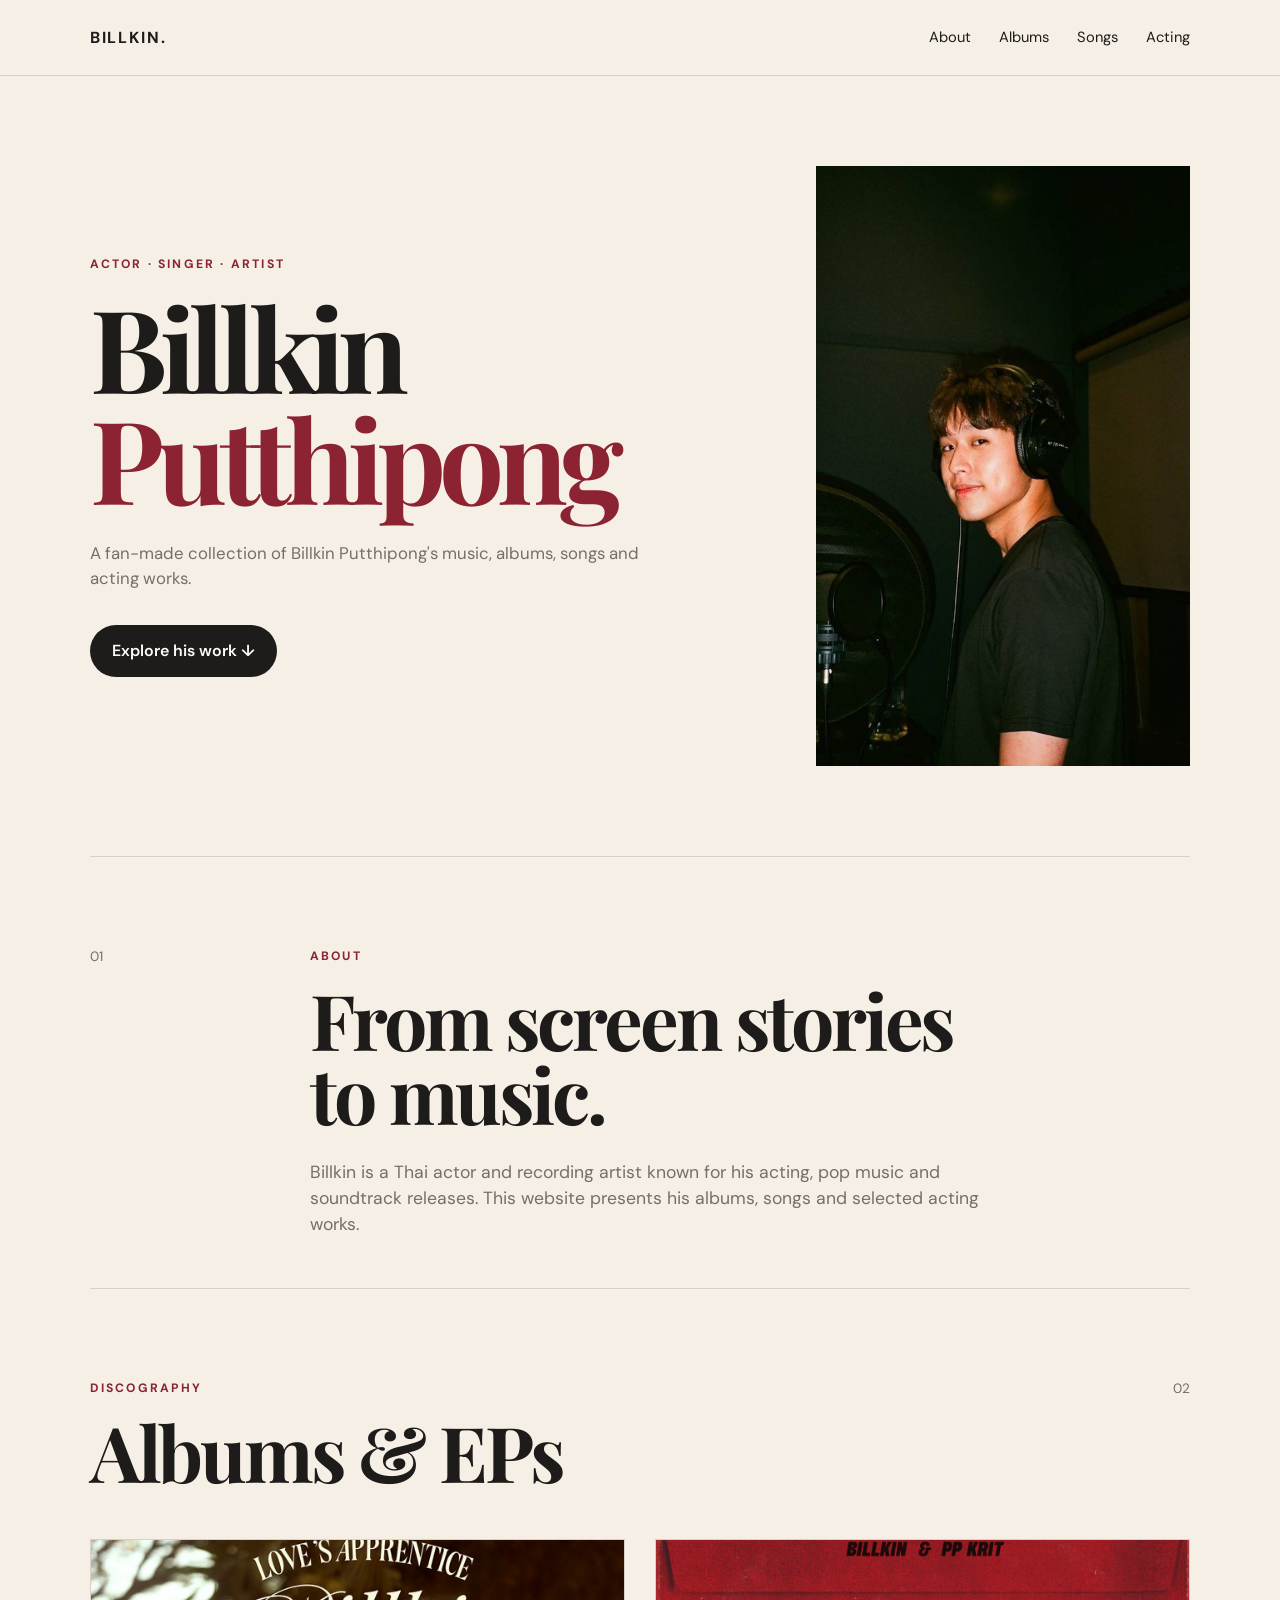
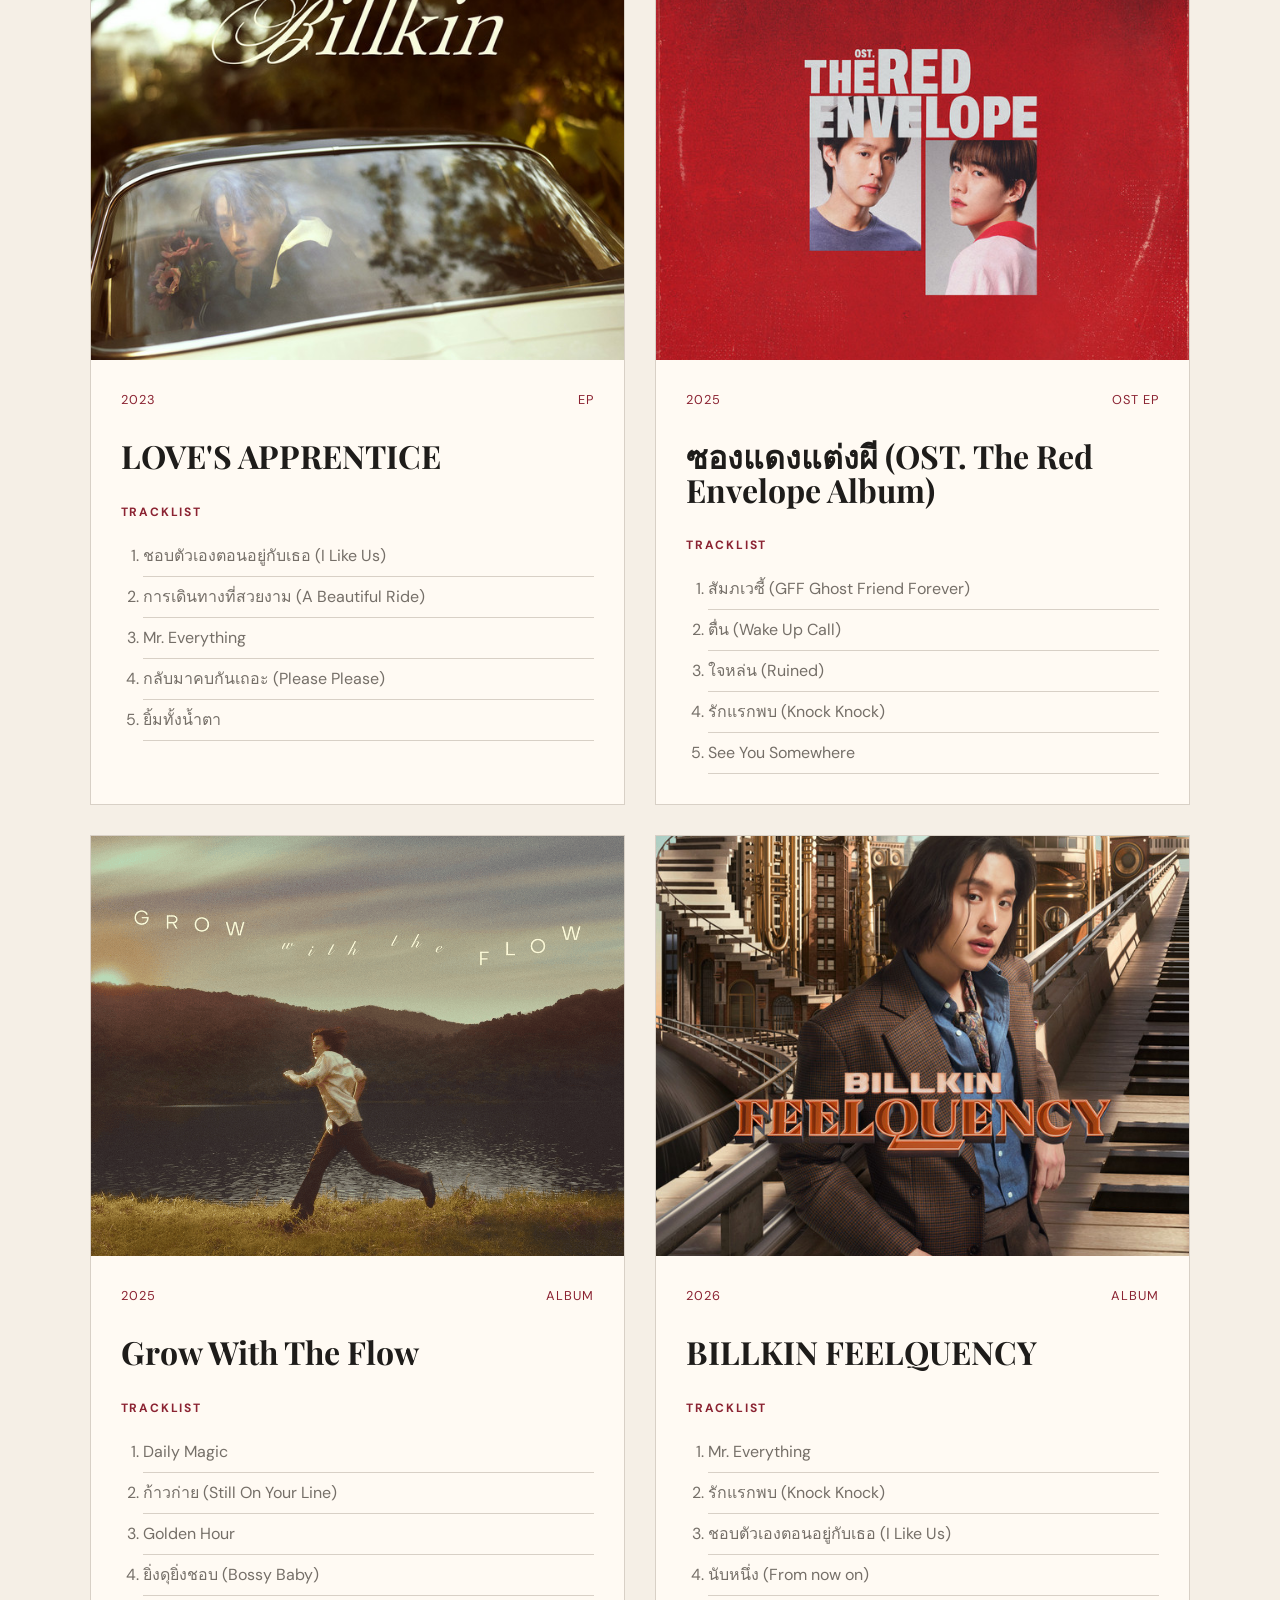
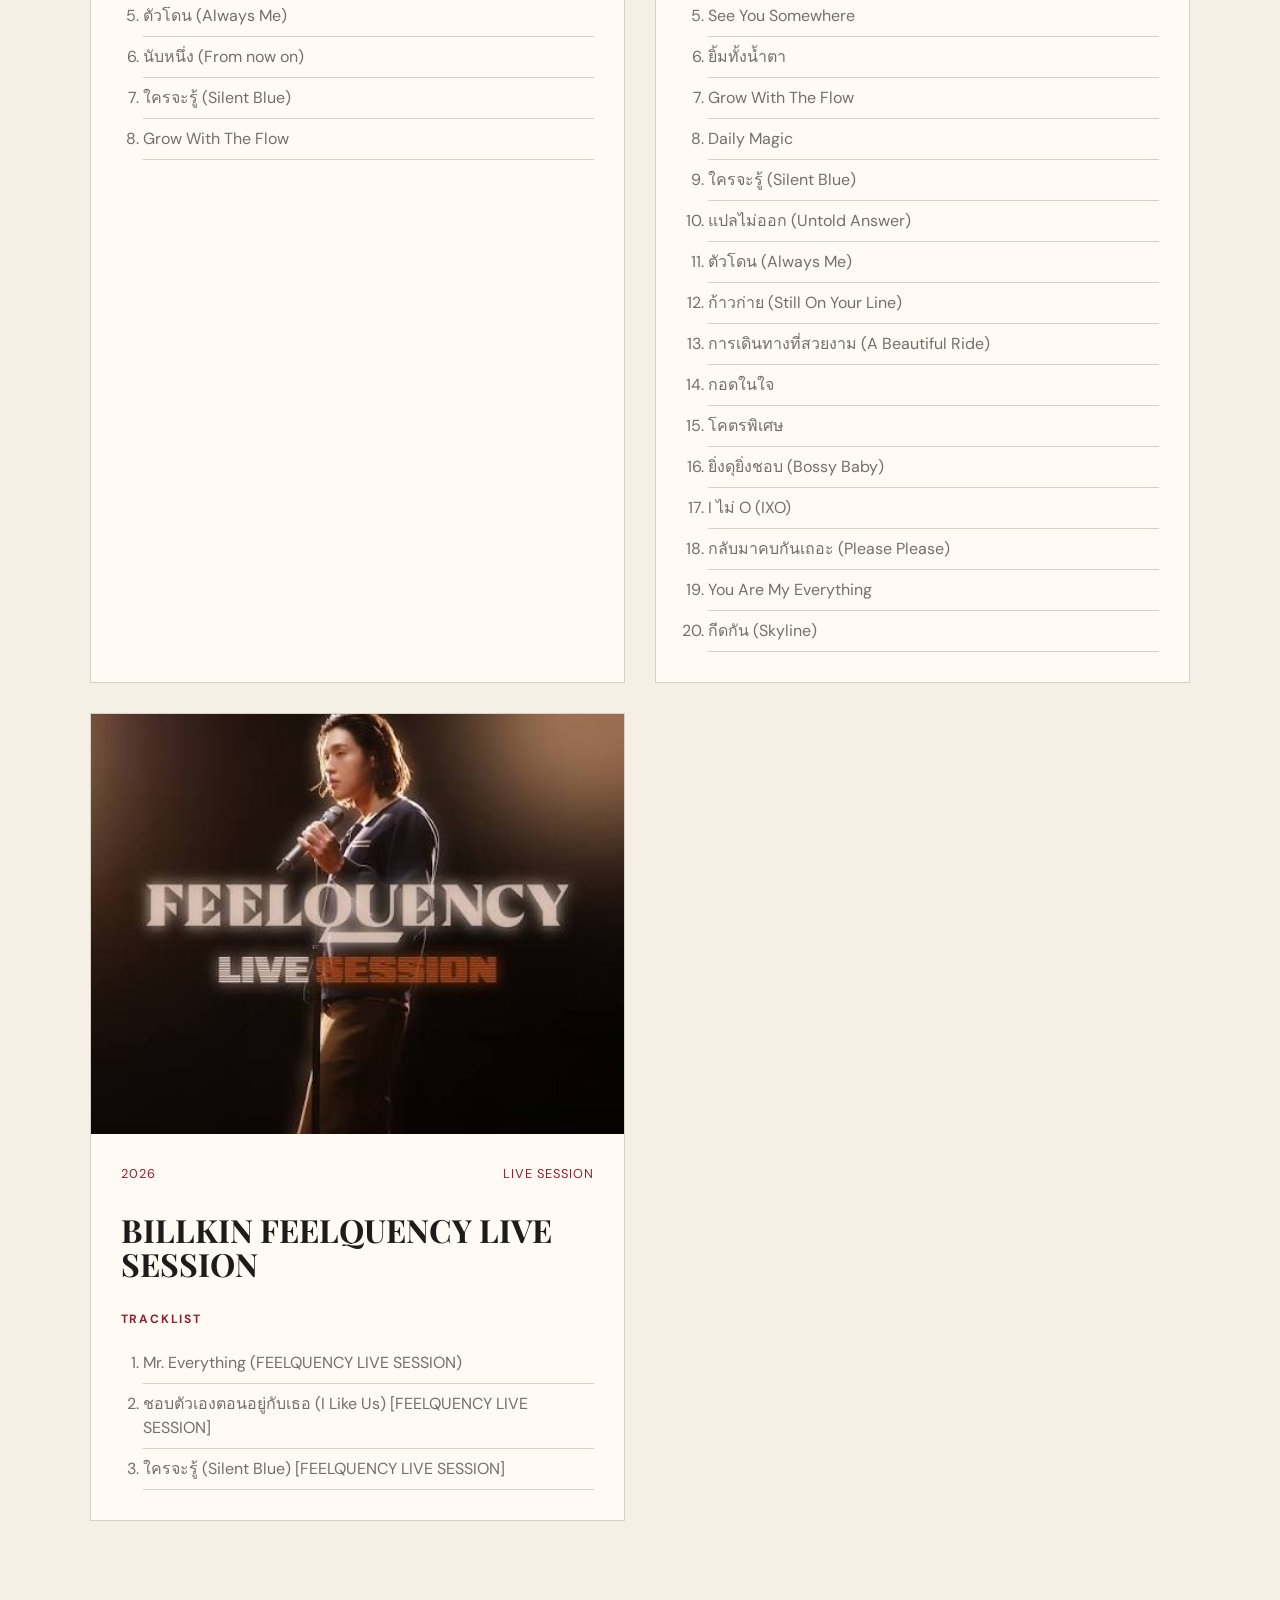
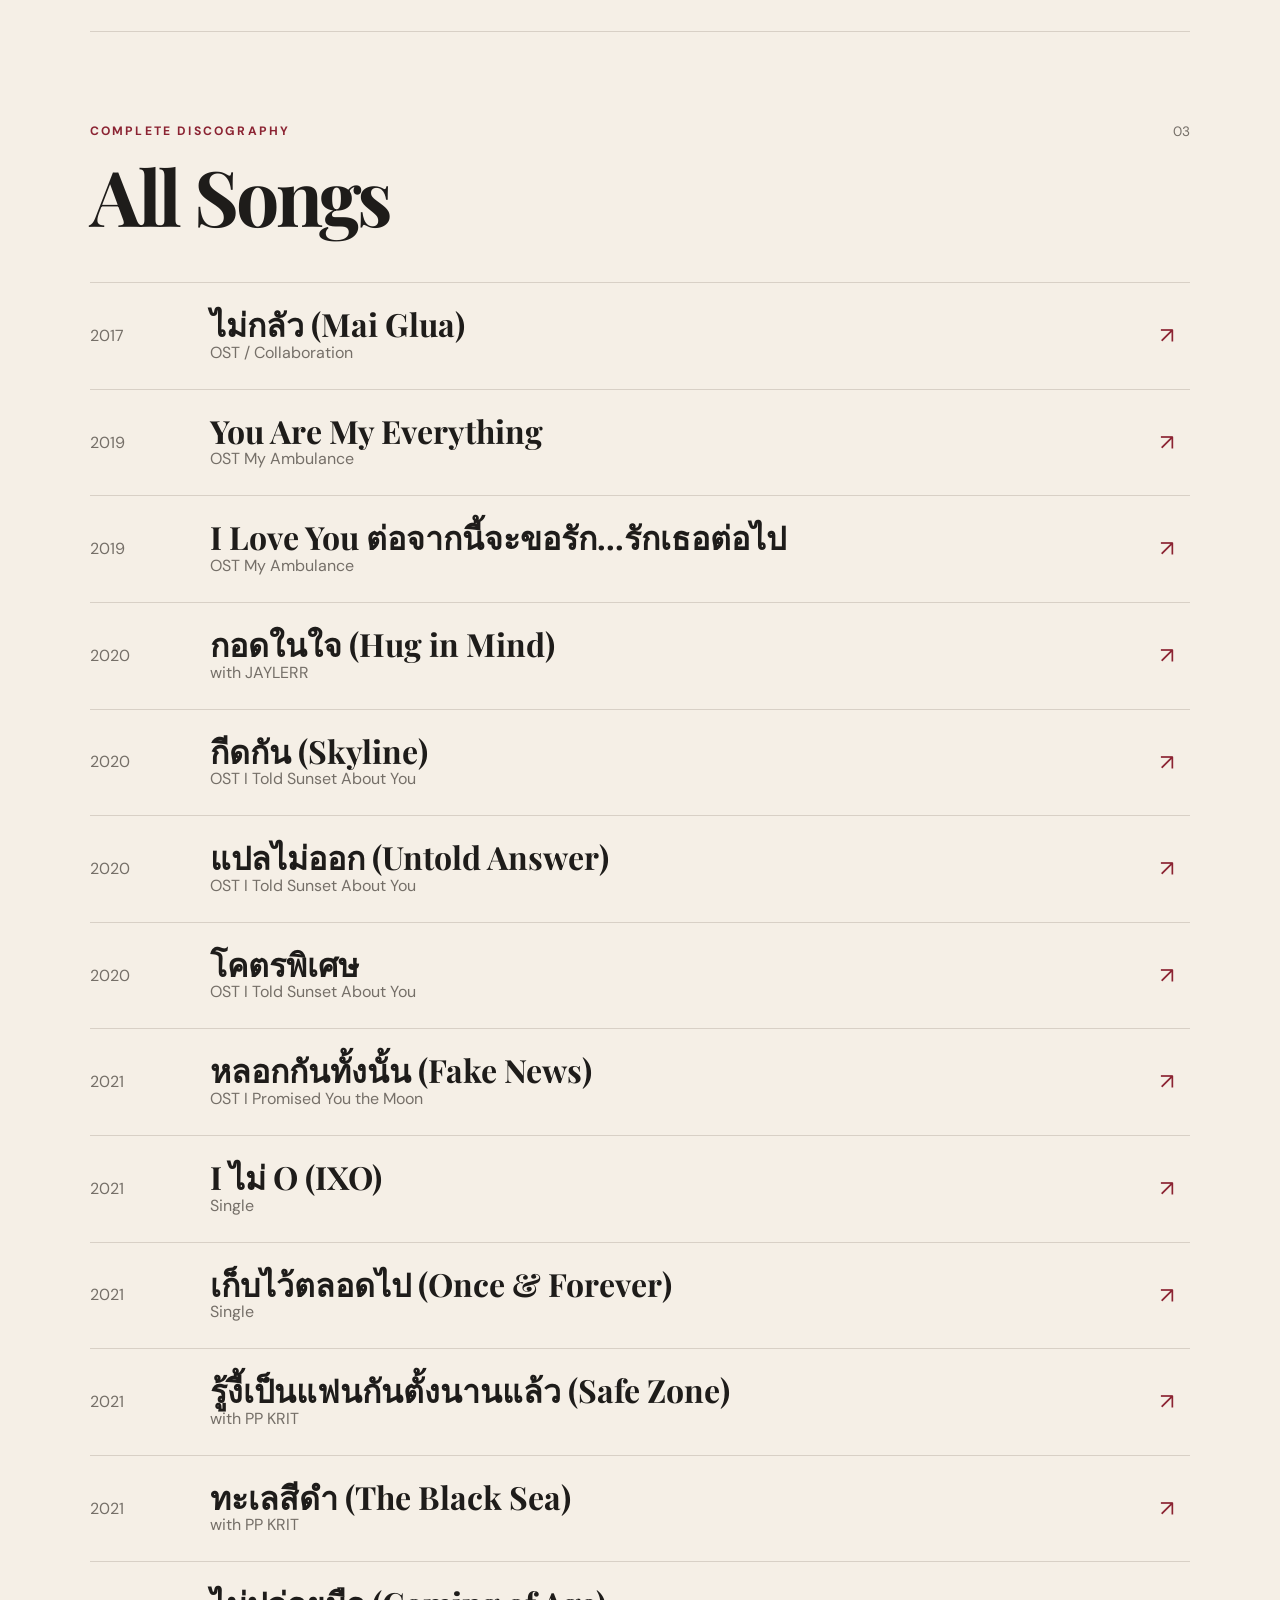
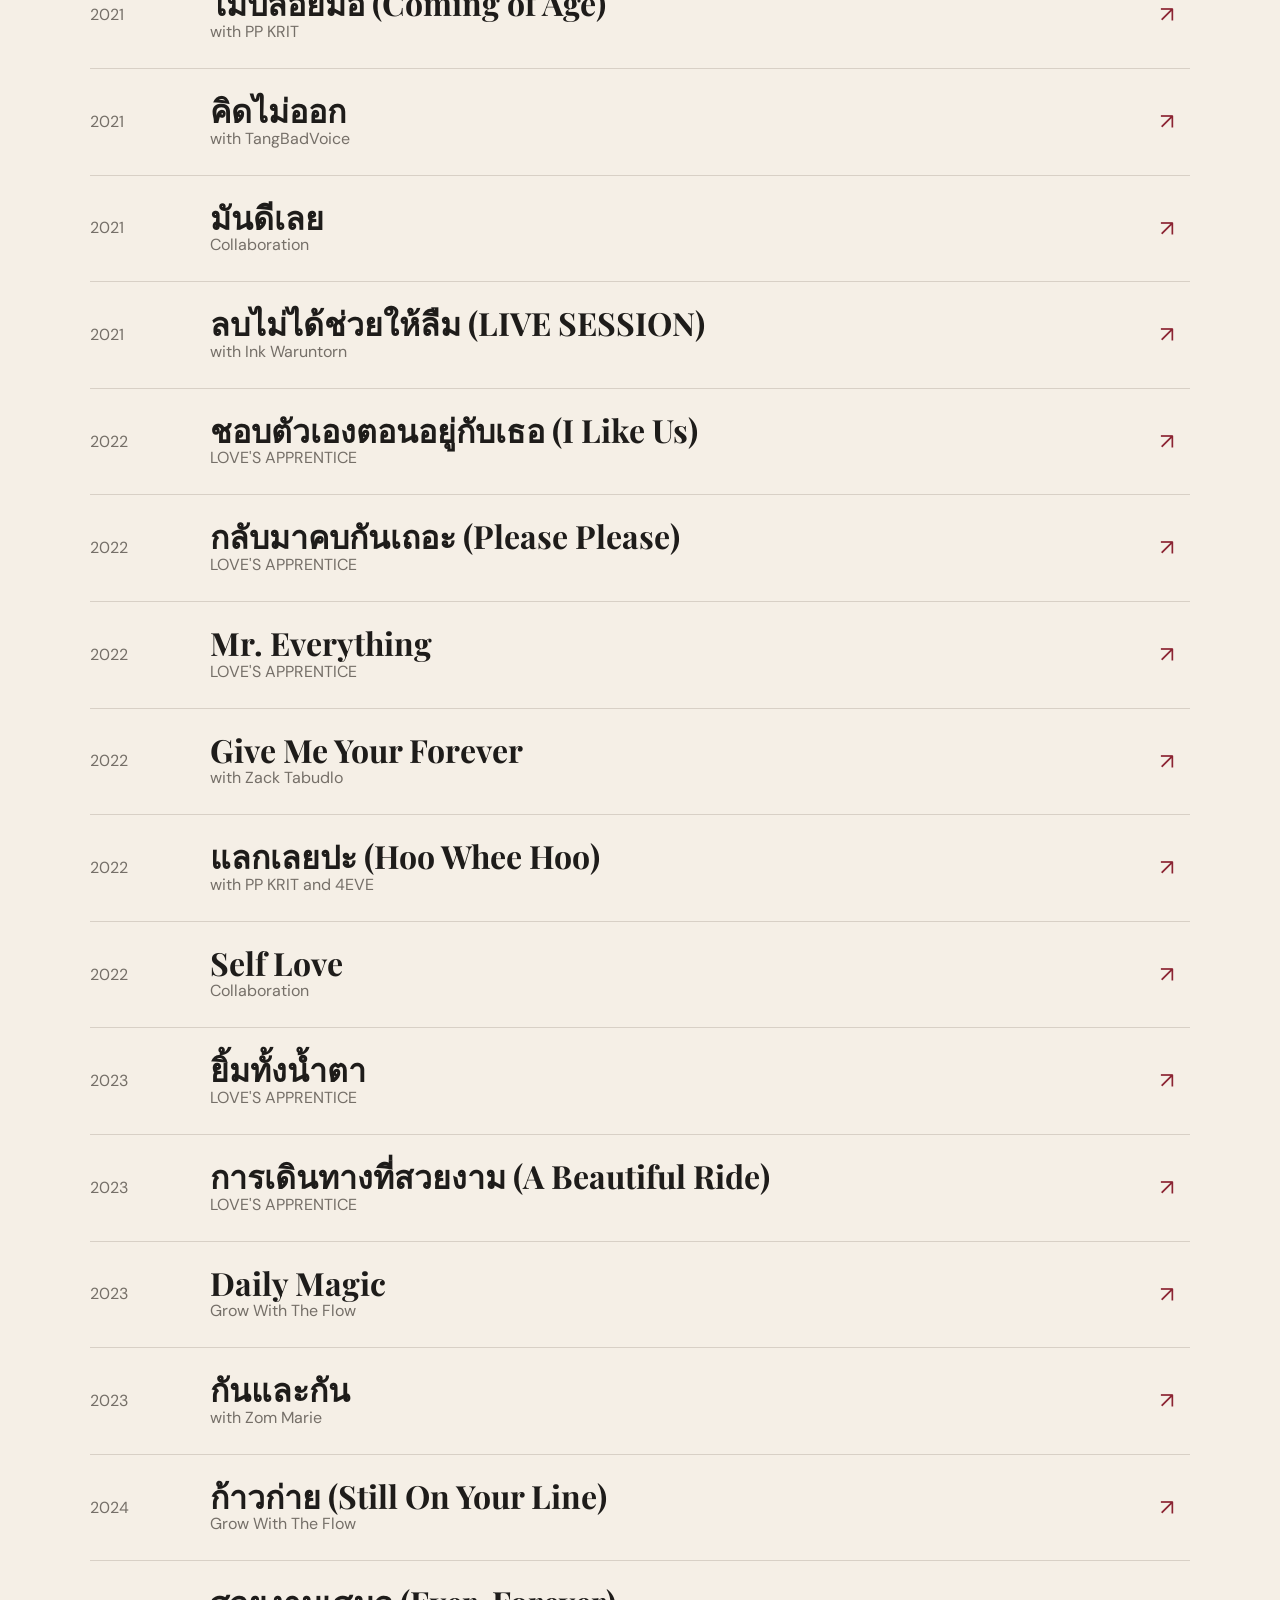
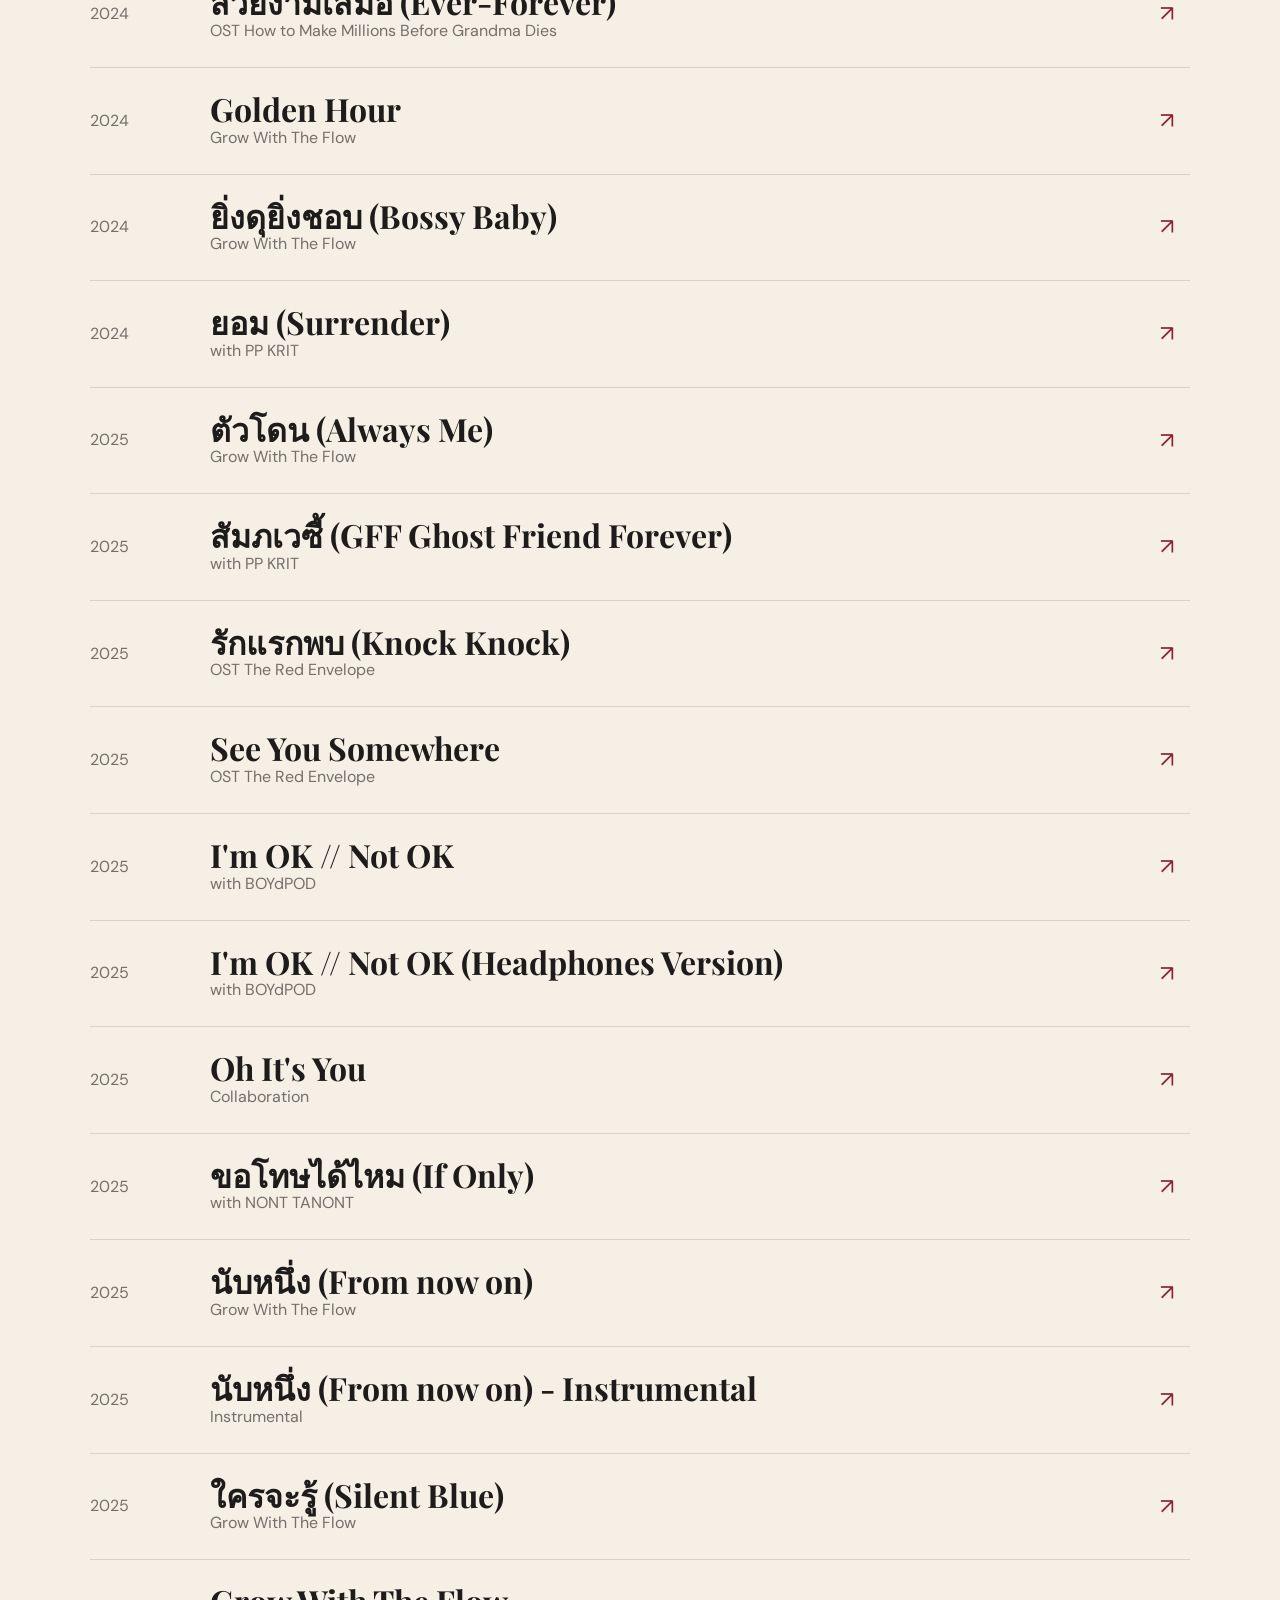
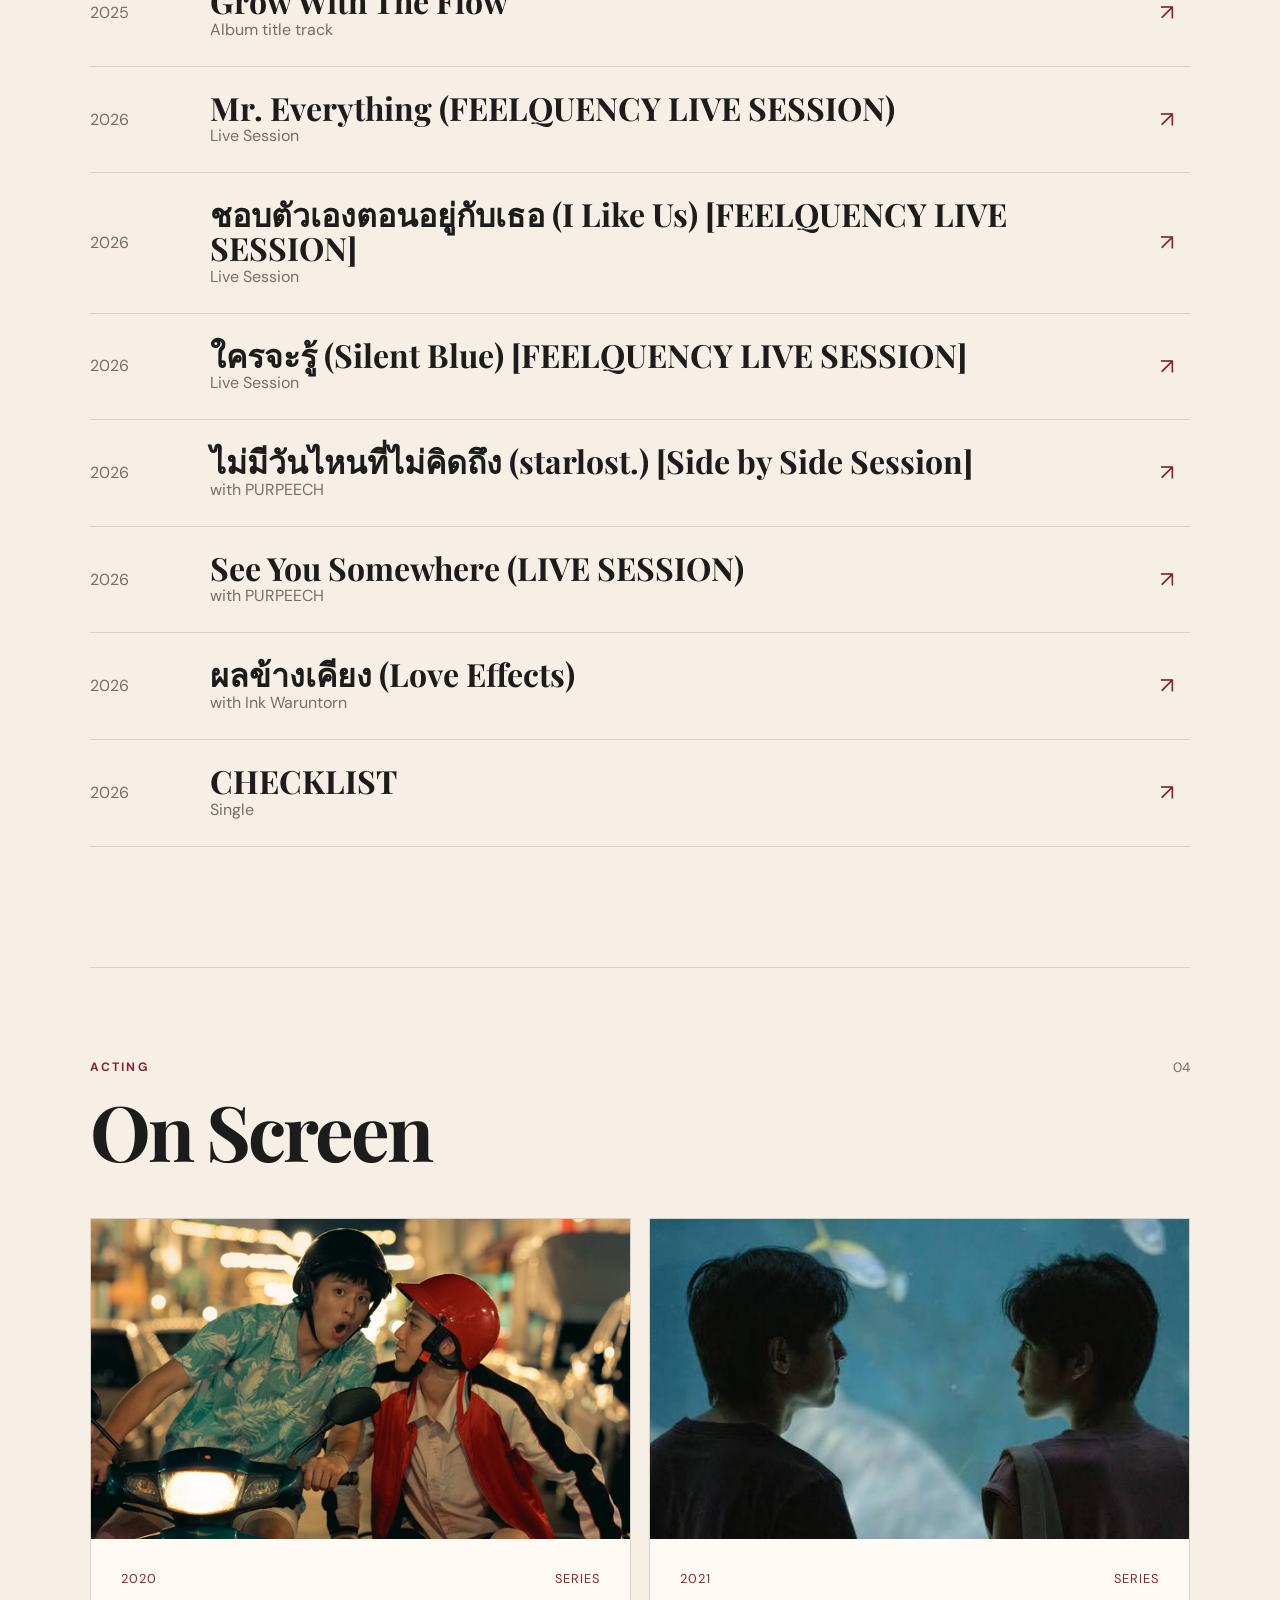
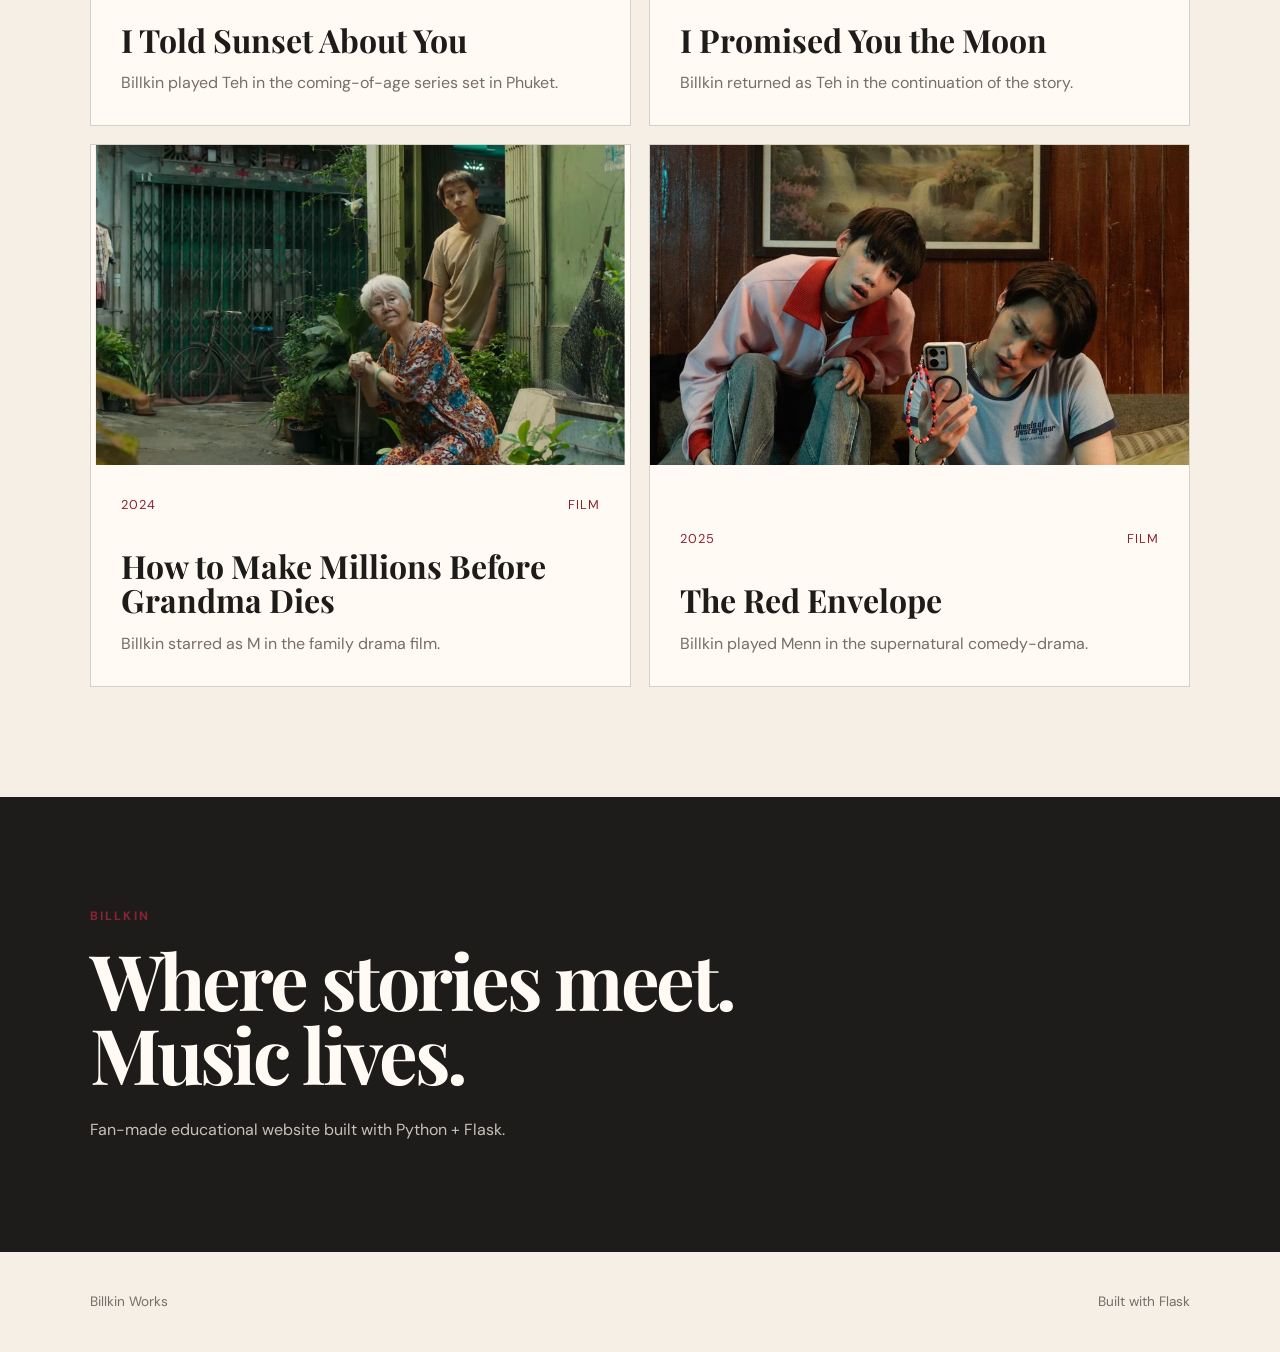
==== docs/index.html @ c5f4045b "Add Billkin website" ====
<!DOCTYPE html>
<html lang="en">

<head>
    <meta charset="UTF-8">
    <meta name="viewport" content="width=device-width, initial-scale=1.0">

    <title>Billkin | Works</title>

    <link rel="preconnect" href="https://fonts.googleapis.com">
    <link rel="preconnect" href="https://fonts.gstatic.com" crossorigin>

    <link
        href="https://fonts.googleapis.com/css2?family=DM+Sans:wght@400;500;600;700&family=Playfair+Display:wght@600;700&display=swap"
        rel="stylesheet"
    >

    <link
        rel="stylesheet"
        href="static/style.css"
    >
</head>


<body>


<!-- NAVIGATION -->

<nav>

    <a class="logo" href="#home">
        BILLKIN.
    </a>

    <div class="nav-links">

        <a href="#about">About</a>

        <a href="#albums">Albums</a>

        <a href="#music">Songs</a>

        <a href="#acting">Acting</a>

    </div>

</nav>



<main>


<!-- HERO -->

<section class="hero" id="home">

    <div class="hero-copy">

        <p class="eyebrow">
            ACTOR · SINGER · ARTIST
        </p>

        <h1>
            Billkin
            <br>
            <span>Putthipong</span>
        </h1>

        <p class="intro">
            A fan-made collection of Billkin Putthipong's
            music, albums, songs and acting works.
        </p>

        <a class="button" href="#albums">
            Explore his work ↓
        </a>

    </div>


    <div class="hero-image">

        <img
            src="static/images/Billkin.jpg"
            alt="Billkin Putthipong"
        >

    </div>

</section>



<!-- ABOUT -->

<section class="about" id="about">

    <p class="section-number">
        01
    </p>

    <div>

        <p class="eyebrow">
            ABOUT
        </p>

        <h2>
            From screen stories
            <br>
            to music.
        </h2>

        <p class="body-copy">

            Billkin is a Thai actor and recording artist
            known for his acting, pop music and soundtrack releases.

            This website presents his albums, songs
            and selected acting works.

        </p>

    </div>

</section>



<!-- ALBUMS -->

<section id="albums">

    <div class="section-heading">

        <div>
            <p class="eyebrow">DISCOGRAPHY</p>
            <h2>Albums & EPs</h2>
        </div>

        <p class="section-number">02</p>

    </div>


    <div class="album-grid">

        

        <article class="album-card">

            <img
                class="album-image"
                src="static/images/loves_apprentice.jpeg"
                alt="LOVE&#39;S APPRENTICE"
            >

            <div class="album-content">

                <div class="album-header">
                    <span>2023</span>
                    <span>EP</span>
                </div>

                <h3>LOVE&#39;S APPRENTICE</h3>

                <p class="track-title">
                    TRACKLIST
                </p>

                <ol class="track-list">

                    
                    <li>ชอบตัวเองตอนอยู่กับเธอ (I Like Us)</li>
                    
                    <li>การเดินทางที่สวยงาม (A Beautiful Ride)</li>
                    
                    <li>Mr. Everything</li>
                    
                    <li>กลับมาคบกันเถอะ (Please Please)</li>
                    
                    <li>ยิ้มทั้งน้ำตา</li>
                    

                </ol>

            </div>

        </article>

        

        <article class="album-card">

            <img
                class="album-image"
                src="static/images/red_envelope_ost.jpeg"
                alt="ซองแดงแต่งผี (OST. The Red Envelope Album)"
            >

            <div class="album-content">

                <div class="album-header">
                    <span>2025</span>
                    <span>OST EP</span>
                </div>

                <h3>ซองแดงแต่งผี (OST. The Red Envelope Album)</h3>

                <p class="track-title">
                    TRACKLIST
                </p>

                <ol class="track-list">

                    
                    <li>สัมภเวซี้ (GFF Ghost Friend Forever)</li>
                    
                    <li>ตื่น (Wake Up Call)</li>
                    
                    <li>ใจหล่น (Ruined)</li>
                    
                    <li>รักแรกพบ (Knock Knock)</li>
                    
                    <li>See You Somewhere</li>
                    

                </ol>

            </div>

        </article>

        

        <article class="album-card">

            <img
                class="album-image"
                src="static/images/grow_with_the_flow.jpeg"
                alt="Grow With The Flow"
            >

            <div class="album-content">

                <div class="album-header">
                    <span>2025</span>
                    <span>Album</span>
                </div>

                <h3>Grow With The Flow</h3>

                <p class="track-title">
                    TRACKLIST
                </p>

                <ol class="track-list">

                    
                    <li>Daily Magic</li>
                    
                    <li>ก้าวก่าย (Still On Your Line)</li>
                    
                    <li>Golden Hour</li>
                    
                    <li>ยิ่งดุยิ่งชอบ (Bossy Baby)</li>
                    
                    <li>ตัวโดน (Always Me)</li>
                    
                    <li>นับหนึ่ง (From now on)</li>
                    
                    <li>ใครจะรู้ (Silent Blue)</li>
                    
                    <li>Grow With The Flow</li>
                    

                </ol>

            </div>

        </article>

        

        <article class="album-card">

            <img
                class="album-image"
                src="static/images/feelfrequency.jpeg"
                alt="BILLKIN FEELQUENCY"
            >

            <div class="album-content">

                <div class="album-header">
                    <span>2026</span>
                    <span>Album</span>
                </div>

                <h3>BILLKIN FEELQUENCY</h3>

                <p class="track-title">
                    TRACKLIST
                </p>

                <ol class="track-list">

                    
                    <li>Mr. Everything</li>
                    
                    <li>รักแรกพบ (Knock Knock)</li>
                    
                    <li>ชอบตัวเองตอนอยู่กับเธอ (I Like Us)</li>
                    
                    <li>นับหนึ่ง (From now on)</li>
                    
                    <li>See You Somewhere</li>
                    
                    <li>ยิ้มทั้งน้ำตา</li>
                    
                    <li>Grow With The Flow</li>
                    
                    <li>Daily Magic</li>
                    
                    <li>ใครจะรู้ (Silent Blue)</li>
                    
                    <li>แปลไม่ออก (Untold Answer)</li>
                    
                    <li>ตัวโดน (Always Me)</li>
                    
                    <li>ก้าวก่าย (Still On Your Line)</li>
                    
                    <li>การเดินทางที่สวยงาม (A Beautiful Ride)</li>
                    
                    <li>กอดในใจ</li>
                    
                    <li>โคตรพิเศษ</li>
                    
                    <li>ยิ่งดุยิ่งชอบ (Bossy Baby)</li>
                    
                    <li>I ไม่ O (IXO)</li>
                    
                    <li>กลับมาคบกันเถอะ (Please Please)</li>
                    
                    <li>You Are My Everything</li>
                    
                    <li>กีดกัน (Skyline)</li>
                    

                </ol>

            </div>

        </article>

        

        <article class="album-card">

            <img
                class="album-image"
                src="static/images/feelfrequency_live_session.jpeg"
                alt="BILLKIN FEELQUENCY LIVE SESSION"
            >

            <div class="album-content">

                <div class="album-header">
                    <span>2026</span>
                    <span>Live Session</span>
                </div>

                <h3>BILLKIN FEELQUENCY LIVE SESSION</h3>

                <p class="track-title">
                    TRACKLIST
                </p>

                <ol class="track-list">

                    
                    <li>Mr. Everything (FEELQUENCY LIVE SESSION)</li>
                    
                    <li>ชอบตัวเองตอนอยู่กับเธอ (I Like Us) [FEELQUENCY LIVE SESSION]</li>
                    
                    <li>ใครจะรู้ (Silent Blue) [FEELQUENCY LIVE SESSION]</li>
                    

                </ol>

            </div>

        </article>

        

    </div>

</section>

<!-- ALL SONGS -->

<section id="music">


    <div class="section-heading">


        <div>

            <p class="eyebrow">
                COMPLETE DISCOGRAPHY
            </p>

            <h2>
                All Songs
            </h2>

        </div>


        <p class="section-number">
            03
        </p>


    </div>



    <div class="music-list">


        


        <div class="music-row">


            <span class="music-year">

                2017

            </span>



            <div>


                <h3>

                    ไม่กลัว (Mai Glua)

                </h3>


                <p>

                    OST / Collaboration

                </p>


            </div>


            <span class="arrow">

                ↗

            </span>


        </div>


        


        <div class="music-row">


            <span class="music-year">

                2019

            </span>



            <div>


                <h3>

                    You Are My Everything

                </h3>


                <p>

                    OST My Ambulance

                </p>


            </div>


            <span class="arrow">

                ↗

            </span>


        </div>


        


        <div class="music-row">


            <span class="music-year">

                2019

            </span>



            <div>


                <h3>

                    I Love You ต่อจากนี้จะขอรัก...รักเธอต่อไป

                </h3>


                <p>

                    OST My Ambulance

                </p>


            </div>


            <span class="arrow">

                ↗

            </span>


        </div>


        


        <div class="music-row">


            <span class="music-year">

                2020

            </span>



            <div>


                <h3>

                    กอดในใจ (Hug in Mind)

                </h3>


                <p>

                    with JAYLERR

                </p>


            </div>


            <span class="arrow">

                ↗

            </span>


        </div>


        


        <div class="music-row">


            <span class="music-year">

                2020

            </span>



            <div>


                <h3>

                    กีดกัน (Skyline)

                </h3>


                <p>

                    OST I Told Sunset About You

                </p>


            </div>


            <span class="arrow">

                ↗

            </span>


        </div>


        


        <div class="music-row">


            <span class="music-year">

                2020

            </span>



            <div>


                <h3>

                    แปลไม่ออก (Untold Answer)

                </h3>


                <p>

                    OST I Told Sunset About You

                </p>


            </div>


            <span class="arrow">

                ↗

            </span>


        </div>


        


        <div class="music-row">


            <span class="music-year">

                2020

            </span>



            <div>


                <h3>

                    โคตรพิเศษ

                </h3>


                <p>

                    OST I Told Sunset About You

                </p>


            </div>


            <span class="arrow">

                ↗

            </span>


        </div>


        


        <div class="music-row">


            <span class="music-year">

                2021

            </span>



            <div>


                <h3>

                    หลอกกันทั้งนั้น (Fake News)

                </h3>


                <p>

                    OST I Promised You the Moon

                </p>


            </div>


            <span class="arrow">

                ↗

            </span>


        </div>


        


        <div class="music-row">


            <span class="music-year">

                2021

            </span>



            <div>


                <h3>

                    I ไม่ O (IXO)

                </h3>


                <p>

                    Single

                </p>


            </div>


            <span class="arrow">

                ↗

            </span>


        </div>


        


        <div class="music-row">


            <span class="music-year">

                2021

            </span>



            <div>


                <h3>

                    เก็บไว้ตลอดไป (Once &amp; Forever)

                </h3>


                <p>

                    Single

                </p>


            </div>


            <span class="arrow">

                ↗

            </span>


        </div>


        


        <div class="music-row">


            <span class="music-year">

                2021

            </span>



            <div>


                <h3>

                    รู้งี้เป็นแฟนกันตั้งนานแล้ว (Safe Zone)

                </h3>


                <p>

                    with PP KRIT

                </p>


            </div>


            <span class="arrow">

                ↗

            </span>


        </div>


        


        <div class="music-row">


            <span class="music-year">

                2021

            </span>



            <div>


                <h3>

                    ทะเลสีดำ (The Black Sea)

                </h3>


                <p>

                    with PP KRIT

                </p>


            </div>


            <span class="arrow">

                ↗

            </span>


        </div>


        


        <div class="music-row">


            <span class="music-year">

                2021

            </span>



            <div>


                <h3>

                    ไม่ปล่อยมือ (Coming of Age)

                </h3>


                <p>

                    with PP KRIT

                </p>


            </div>


            <span class="arrow">

                ↗

            </span>


        </div>


        


        <div class="music-row">


            <span class="music-year">

                2021

            </span>



            <div>


                <h3>

                    คิดไม่ออก

                </h3>


                <p>

                    with TangBadVoice

                </p>


            </div>


            <span class="arrow">

                ↗

            </span>


        </div>


        


        <div class="music-row">


            <span class="music-year">

                2021

            </span>



            <div>


                <h3>

                    มันดีเลย

                </h3>


                <p>

                    Collaboration

                </p>


            </div>


            <span class="arrow">

                ↗

            </span>


        </div>


        


        <div class="music-row">


            <span class="music-year">

                2021

            </span>



            <div>


                <h3>

                    ลบไม่ได้ช่วยให้ลืม (LIVE SESSION)

                </h3>


                <p>

                    with Ink Waruntorn

                </p>


            </div>


            <span class="arrow">

                ↗

            </span>


        </div>


        


        <div class="music-row">


            <span class="music-year">

                2022

            </span>



            <div>


                <h3>

                    ชอบตัวเองตอนอยู่กับเธอ (I Like Us)

                </h3>


                <p>

                    LOVE&#39;S APPRENTICE

                </p>


            </div>


            <span class="arrow">

                ↗

            </span>


        </div>


        


        <div class="music-row">


            <span class="music-year">

                2022

            </span>



            <div>


                <h3>

                    กลับมาคบกันเถอะ (Please Please)

                </h3>


                <p>

                    LOVE&#39;S APPRENTICE

                </p>


            </div>


            <span class="arrow">

                ↗

            </span>


        </div>


        


        <div class="music-row">


            <span class="music-year">

                2022

            </span>



            <div>


                <h3>

                    Mr. Everything

                </h3>


                <p>

                    LOVE&#39;S APPRENTICE

                </p>


            </div>


            <span class="arrow">

                ↗

            </span>


        </div>


        


        <div class="music-row">


            <span class="music-year">

                2022

            </span>



            <div>


                <h3>

                    Give Me Your Forever

                </h3>


                <p>

                    with Zack Tabudlo

                </p>


            </div>


            <span class="arrow">

                ↗

            </span>


        </div>


        


        <div class="music-row">


            <span class="music-year">

                2022

            </span>



            <div>


                <h3>

                    แลกเลยปะ (Hoo Whee Hoo)

                </h3>


                <p>

                    with PP KRIT and 4EVE

                </p>


            </div>


            <span class="arrow">

                ↗

            </span>


        </div>


        


        <div class="music-row">


            <span class="music-year">

                2022

            </span>



            <div>


                <h3>

                    Self Love

                </h3>


                <p>

                    Collaboration

                </p>


            </div>


            <span class="arrow">

                ↗

            </span>


        </div>


        


        <div class="music-row">


            <span class="music-year">

                2023

            </span>



            <div>


                <h3>

                    ยิ้มทั้งน้ำตา

                </h3>


                <p>

                    LOVE&#39;S APPRENTICE

                </p>


            </div>


            <span class="arrow">

                ↗

            </span>


        </div>


        


        <div class="music-row">


            <span class="music-year">

                2023

            </span>



            <div>


                <h3>

                    การเดินทางที่สวยงาม (A Beautiful Ride)

                </h3>


                <p>

                    LOVE&#39;S APPRENTICE

                </p>


            </div>


            <span class="arrow">

                ↗

            </span>


        </div>


        


        <div class="music-row">


            <span class="music-year">

                2023

            </span>



            <div>


                <h3>

                    Daily Magic

                </h3>


                <p>

                    Grow With The Flow

                </p>


            </div>


            <span class="arrow">

                ↗

            </span>


        </div>


        


        <div class="music-row">


            <span class="music-year">

                2023

            </span>



            <div>


                <h3>

                    กันและกัน

                </h3>


                <p>

                    with Zom Marie

                </p>


            </div>


            <span class="arrow">

                ↗

            </span>


        </div>


        


        <div class="music-row">


            <span class="music-year">

                2024

            </span>



            <div>


                <h3>

                    ก้าวก่าย (Still On Your Line)

                </h3>


                <p>

                    Grow With The Flow

                </p>


            </div>


            <span class="arrow">

                ↗

            </span>


        </div>


        


        <div class="music-row">


            <span class="music-year">

                2024

            </span>



            <div>


                <h3>

                    สวยงามเสมอ (Ever-Forever)

                </h3>


                <p>

                    OST How to Make Millions Before Grandma Dies

                </p>


            </div>


            <span class="arrow">

                ↗

            </span>


        </div>


        


        <div class="music-row">


            <span class="music-year">

                2024

            </span>



            <div>


                <h3>

                    Golden Hour

                </h3>


                <p>

                    Grow With The Flow

                </p>


            </div>


            <span class="arrow">

                ↗

            </span>


        </div>


        


        <div class="music-row">


            <span class="music-year">

                2024

            </span>



            <div>


                <h3>

                    ยิ่งดุยิ่งชอบ (Bossy Baby)

                </h3>


                <p>

                    Grow With The Flow

                </p>


            </div>


            <span class="arrow">

                ↗

            </span>


        </div>


        


        <div class="music-row">


            <span class="music-year">

                2024

            </span>



            <div>


                <h3>

                    ยอม (Surrender)

                </h3>


                <p>

                    with PP KRIT

                </p>


            </div>


            <span class="arrow">

                ↗

            </span>


        </div>


        


        <div class="music-row">


            <span class="music-year">

                2025

            </span>



            <div>


                <h3>

                    ตัวโดน (Always Me)

                </h3>


                <p>

                    Grow With The Flow

                </p>


            </div>


            <span class="arrow">

                ↗

            </span>


        </div>


        


        <div class="music-row">


            <span class="music-year">

                2025

            </span>



            <div>


                <h3>

                    สัมภเวซี้ (GFF Ghost Friend Forever)

                </h3>


                <p>

                    with PP KRIT

                </p>


            </div>


            <span class="arrow">

                ↗

            </span>


        </div>


        


        <div class="music-row">


            <span class="music-year">

                2025

            </span>



            <div>


                <h3>

                    รักแรกพบ (Knock Knock)

                </h3>


                <p>

                    OST The Red Envelope

                </p>


            </div>


            <span class="arrow">

                ↗

            </span>


        </div>


        


        <div class="music-row">


            <span class="music-year">

                2025

            </span>



            <div>


                <h3>

                    See You Somewhere

                </h3>


                <p>

                    OST The Red Envelope

                </p>


            </div>


            <span class="arrow">

                ↗

            </span>


        </div>


        


        <div class="music-row">


            <span class="music-year">

                2025

            </span>



            <div>


                <h3>

                    I&#39;m OK // Not OK

                </h3>


                <p>

                    with BOYdPOD

                </p>


            </div>


            <span class="arrow">

                ↗

            </span>


        </div>


        


        <div class="music-row">


            <span class="music-year">

                2025

            </span>



            <div>


                <h3>

                    I&#39;m OK // Not OK (Headphones Version)

                </h3>


                <p>

                    with BOYdPOD

                </p>


            </div>


            <span class="arrow">

                ↗

            </span>


        </div>


        


        <div class="music-row">


            <span class="music-year">

                2025

            </span>



            <div>


                <h3>

                    Oh It&#39;s You

                </h3>


                <p>

                    Collaboration

                </p>


            </div>


            <span class="arrow">

                ↗

            </span>


        </div>


        


        <div class="music-row">


            <span class="music-year">

                2025

            </span>



            <div>


                <h3>

                    ขอโทษได้ไหม (If Only)

                </h3>


                <p>

                    with NONT TANONT

                </p>


            </div>


            <span class="arrow">

                ↗

            </span>


        </div>


        


        <div class="music-row">


            <span class="music-year">

                2025

            </span>



            <div>


                <h3>

                    นับหนึ่ง (From now on)

                </h3>


                <p>

                    Grow With The Flow

                </p>


            </div>


            <span class="arrow">

                ↗

            </span>


        </div>


        


        <div class="music-row">


            <span class="music-year">

                2025

            </span>



            <div>


                <h3>

                    นับหนึ่ง (From now on) - Instrumental

                </h3>


                <p>

                    Instrumental

                </p>


            </div>


            <span class="arrow">

                ↗

            </span>


        </div>


        


        <div class="music-row">


            <span class="music-year">

                2025

            </span>



            <div>


                <h3>

                    ใครจะรู้ (Silent Blue)

                </h3>


                <p>

                    Grow With The Flow

                </p>


            </div>


            <span class="arrow">

                ↗

            </span>


        </div>


        


        <div class="music-row">


            <span class="music-year">

                2025

            </span>



            <div>


                <h3>

                    Grow With The Flow

                </h3>


                <p>

                    Album title track

                </p>


            </div>


            <span class="arrow">

                ↗

            </span>


        </div>


        


        <div class="music-row">


            <span class="music-year">

                2026

            </span>



            <div>


                <h3>

                    Mr. Everything (FEELQUENCY LIVE SESSION)

                </h3>


                <p>

                    Live Session

                </p>


            </div>


            <span class="arrow">

                ↗

            </span>


        </div>


        


        <div class="music-row">


            <span class="music-year">

                2026

            </span>



            <div>


                <h3>

                    ชอบตัวเองตอนอยู่กับเธอ (I Like Us) [FEELQUENCY LIVE SESSION]

                </h3>


                <p>

                    Live Session

                </p>


            </div>


            <span class="arrow">

                ↗

            </span>


        </div>


        


        <div class="music-row">


            <span class="music-year">

                2026

            </span>



            <div>


                <h3>

                    ใครจะรู้ (Silent Blue) [FEELQUENCY LIVE SESSION]

                </h3>


                <p>

                    Live Session

                </p>


            </div>


            <span class="arrow">

                ↗

            </span>


        </div>


        


        <div class="music-row">


            <span class="music-year">

                2026

            </span>



            <div>


                <h3>

                    ไม่มีวันไหนที่ไม่คิดถึง (starlost.) [Side by Side Session]

                </h3>


                <p>

                    with PURPEECH

                </p>


            </div>


            <span class="arrow">

                ↗

            </span>


        </div>


        


        <div class="music-row">


            <span class="music-year">

                2026

            </span>



            <div>


                <h3>

                    See You Somewhere (LIVE SESSION)

                </h3>


                <p>

                    with PURPEECH

                </p>


            </div>


            <span class="arrow">

                ↗

            </span>


        </div>


        


        <div class="music-row">


            <span class="music-year">

                2026

            </span>



            <div>


                <h3>

                    ผลข้างเคียง (Love Effects)

                </h3>


                <p>

                    with Ink Waruntorn

                </p>


            </div>


            <span class="arrow">

                ↗

            </span>


        </div>


        


        <div class="music-row">


            <span class="music-year">

                2026

            </span>



            <div>


                <h3>

                    CHECKLIST

                </h3>


                <p>

                    Single

                </p>


            </div>


            <span class="arrow">

                ↗

            </span>


        </div>


        


    </div>


</section>



<!-- ACTING -->

<section id="acting">


    <div class="section-heading">


        <div>

            <p class="eyebrow">

                ACTING

            </p>


            <h2>

                On Screen

            </h2>

        </div>


        <p class="section-number">

            04

        </p>


    </div>



    <div class="work-grid">


        


        <article class="work-card">


            <img
                class="work-image"
                src="static/images/itoldsunset.jpeg"
                alt="I Told Sunset About You"
            >


            <div class="work-content">


                <div class="work-meta">


                    <span>

                        2020

                    </span>


                    <span>

                        Series

                    </span>


                </div>



                <h3>

                    I Told Sunset About You

                </h3>


                <p>

                    Billkin played Teh in the coming-of-age series set in Phuket.

                </p>


            </div>


        </article>


        


        <article class="work-card">


            <img
                class="work-image"
                src="static/images/ipromisedu.jpeg"
                alt="I Promised You the Moon"
            >


            <div class="work-content">


                <div class="work-meta">


                    <span>

                        2021

                    </span>


                    <span>

                        Series

                    </span>


                </div>



                <h3>

                    I Promised You the Moon

                </h3>


                <p>

                    Billkin returned as Teh in the continuation of the story.

                </p>


            </div>


        </article>


        


        <article class="work-card">


            <img
                class="work-image"
                src="static/images/grandma.png"
                alt="How to Make Millions Before Grandma Dies"
            >


            <div class="work-content">


                <div class="work-meta">


                    <span>

                        2024

                    </span>


                    <span>

                        Film

                    </span>


                </div>



                <h3>

                    How to Make Millions Before Grandma Dies

                </h3>


                <p>

                    Billkin starred as M in the family drama film.

                </p>


            </div>


        </article>


        


        <article class="work-card">


            <img
                class="work-image"
                src="static/images/red_envelope.jpg"
                alt="The Red Envelope"
            >


            <div class="work-content">


                <div class="work-meta">


                    <span>

                        2025

                    </span>


                    <span>

                        Film

                    </span>


                </div>



                <h3>

                    The Red Envelope

                </h3>


                <p>

                    Billkin played Menn in the supernatural comedy-drama.

                </p>


            </div>


        </article>


        


    </div>


</section>



<!-- END -->

<section class="closing">


    <p class="eyebrow">

        BILLKIN

    </p>


    <h2>
        Where stories meet.
        <br>
        Music lives.
    </h2>


    <p>

        Fan-made educational website built with Python + Flask.

    </p>


</section>


</main>



<footer>


    <span>

        Billkin Works

    </span>


    <span>

        Built with Flask

    </span>


</footer>


</body>

</html>
---- docs/static/style.css ----
:root {
    --bg: #f5efe6;
    --paper: #fffaf3;
    --ink: #1e1c1a;
    --muted: #756f68;
    --line: #d8d0c6;
    --accent: #8b2332;
}

* {
    box-sizing: border-box;
    margin: 0;
    padding: 0;
}

html {
    scroll-behavior: smooth;
}

body {
    background: var(--bg);
    color: var(--ink);
    font-family: "DM Sans", sans-serif;
    line-height: 1.5;
}

nav {
    min-height: 76px;
    padding: 0 7vw;
    display: flex;
    align-items: center;
    justify-content: space-between;
    border-bottom: 1px solid var(--line);
    position: sticky;
    top: 0;
    background: rgba(245, 239, 230, 0.92);
    backdrop-filter: blur(10px);
    z-index: 10;
}

.logo {
    font-weight: 700;
    letter-spacing: .12em;
    text-decoration: none;
    color: var(--ink);
}

.nav-links {
    display: flex;
    gap: 28px;
}

.nav-links a {
    color: var(--ink);
    text-decoration: none;
    font-size: .92rem;
}

main {
    width: min(1180px, 86vw);
    margin: auto;
}

.hero {
    min-height: 82vh;
    display: grid;
    grid-template-columns: 1.25fr .75fr;
    align-items: center;
    gap: 8vw;
    padding: 90px 0;
}

.eyebrow {
    font-size: .76rem;
    font-weight: 700;
    letter-spacing: .18em;
    color: var(--accent);
    margin-bottom: 18px;
}

.hero h1,
h2 {
    font-family: "Playfair Display", serif;
    font-weight: 700;
    line-height: .96;
}

.hero h1 {
    font-size: clamp(4rem, 9vw, 8.5rem);
    letter-spacing: -.06em;
}

.hero h1 span {
    color: var(--accent);
}

.intro {
    max-width: 570px;
    color: var(--muted);
    margin: 28px 0 34px;
    font-size: 1.05rem;
}

.button {
    display: inline-block;
    color: var(--paper);
    background: var(--ink);
    padding: 14px 22px;
    text-decoration: none;
    border-radius: 999px;
    font-weight: 600;
}

.hero-card {
    aspect-ratio: 4 / 5;
    background: var(--accent);
    color: var(--paper);
    border-radius: 2px;
    display: flex;
    flex-direction: column;
    justify-content: space-between;
    padding: 34px;
}

.big-letter {
    font-family: "Playfair Display", serif;
    font-size: clamp(10rem, 18vw, 17rem);
    line-height: .8;
}

.hero-card p {
    font-weight: 600;
    font-size: 1.2rem;
}

.about,
.section-heading {
    border-top: 1px solid var(--line);
    padding: 90px 0 50px;
}

.about {
    display: grid;
    grid-template-columns: .4fr 1.6fr;
}

.about h2,
.section-heading h2,
.closing h2 {
    font-size: clamp(3rem, 6vw, 6rem);
    letter-spacing: -.04em;
}

.section-number {
    color: var(--muted);
    font-size: .85rem;
}

.body-copy {
    max-width: 700px;
    margin-top: 28px;
    color: var(--muted);
    font-size: 1.1rem;
}

.section-heading {
    display: flex;
    justify-content: space-between;
    align-items: flex-start;
}

.work-grid {
    display: grid;
    grid-template-columns: repeat(2, 1fr);
    gap: 18px;
    padding-bottom: 110px;
}

.work-card {
    min-height: 280px;
    background: var(--paper);
    padding: 30px;
    border: 1px solid var(--line);
    display: flex;
    flex-direction: column;
    justify-content: space-between;
}

.work-meta {
    display: flex;
    justify-content: space-between;
    color: var(--accent);
    font-size: .8rem;
    text-transform: uppercase;
    letter-spacing: .08em;
}

.work-card h3,
.music-row h3 {
    font-family: "Playfair Display", serif;
    font-size: 2rem;
    line-height: 1.05;
}

.work-card p,
.music-row p {
    color: var(--muted);
}

.music-list {
    border-top: 1px solid var(--line);
    margin-bottom: 120px;
}

.music-row {
    display: grid;
    grid-template-columns: 100px 1fr 30px;
    align-items: center;
    gap: 20px;
    padding: 24px 0;
    border-bottom: 1px solid var(--line);
}

.music-year {
    color: var(--muted);
}

.arrow {
    color: var(--accent);
    font-size: 1.4rem;
}

.closing {
    background: var(--ink);
    color: var(--paper);
    margin: 0 calc(50% - 50vw);
    padding: 110px 7vw;
}

.closing p:last-child {
    color: #c7c0b8;
    margin-top: 28px;
}

footer {
    min-height: 100px;
    padding: 0 7vw;
    display: flex;
    justify-content: space-between;
    align-items: center;
    font-size: .85rem;
    color: var(--muted);
}

@media (max-width: 760px) {
    .nav-links {
        display: none;
    }

    .hero {
        grid-template-columns: 1fr;
        padding-top: 60px;
    }

    .hero-card {
        max-width: 440px;
    }

    .about {
        grid-template-columns: 1fr;
        gap: 26px;
    }

    .work-grid {
        grid-template-columns: 1fr;
    }

    .music-row {
        grid-template-columns: 65px 1fr 20px;
    }
}
.hero-image {
    width: 100%;
    height: 600px;
    overflow: hidden;
}

.hero-image img {
    width: 100%;
    height: 100%;
    object-fit: cover;
    object-position: center;
}

.work-card {
    padding: 0;
    overflow: hidden;
}

.work-image {
    width: 100%;
    height: 320px;
    object-fit: cover;
}

.work-content {
    padding: 30px;
}

.work-content h3 {
    margin: 35px 0 15px;
}
/* =========================
   ALBUM SECTION
========================= */

/* ALBUMS */

.album-grid {
    display: grid;
    grid-template-columns: repeat(2, 1fr);
    gap: 30px;
    padding-bottom: 110px;
}

.album-card {
    background: var(--paper);
    border: 1px solid var(--line);
    overflow: hidden;
    padding: 0;
}

.album-image {
    width: 100%;
    height: 420px;
    object-fit: cover;
    display: block;
}

.album-content {
    padding: 30px;
}

.album-header {
    display: flex;
    justify-content: space-between;

    color: var(--accent);
    font-size: .8rem;
    text-transform: uppercase;
    letter-spacing: .08em;
}

.album-card h3 {
    font-family: "Playfair Display", serif;
    font-size: 2rem;
    line-height: 1.05;

    margin: 30px 0;
}

.track-title {
    color: var(--accent);
    font-size: .75rem;
    font-weight: 700;
    letter-spacing: .15em;
    margin-bottom: 15px;
}

.track-list {
    padding-left: 22px;
    color: var(--muted);
}

.track-list li {
    padding: 8px 0;
    border-bottom: 1px solid var(--line);
}

@media (max-width: 760px) {

    .album-grid {
        grid-template-columns: 1fr;
    }

    .album-image {
        height: auto;
        aspect-ratio: 1 / 1;
        object-fit: cover;
    }
}
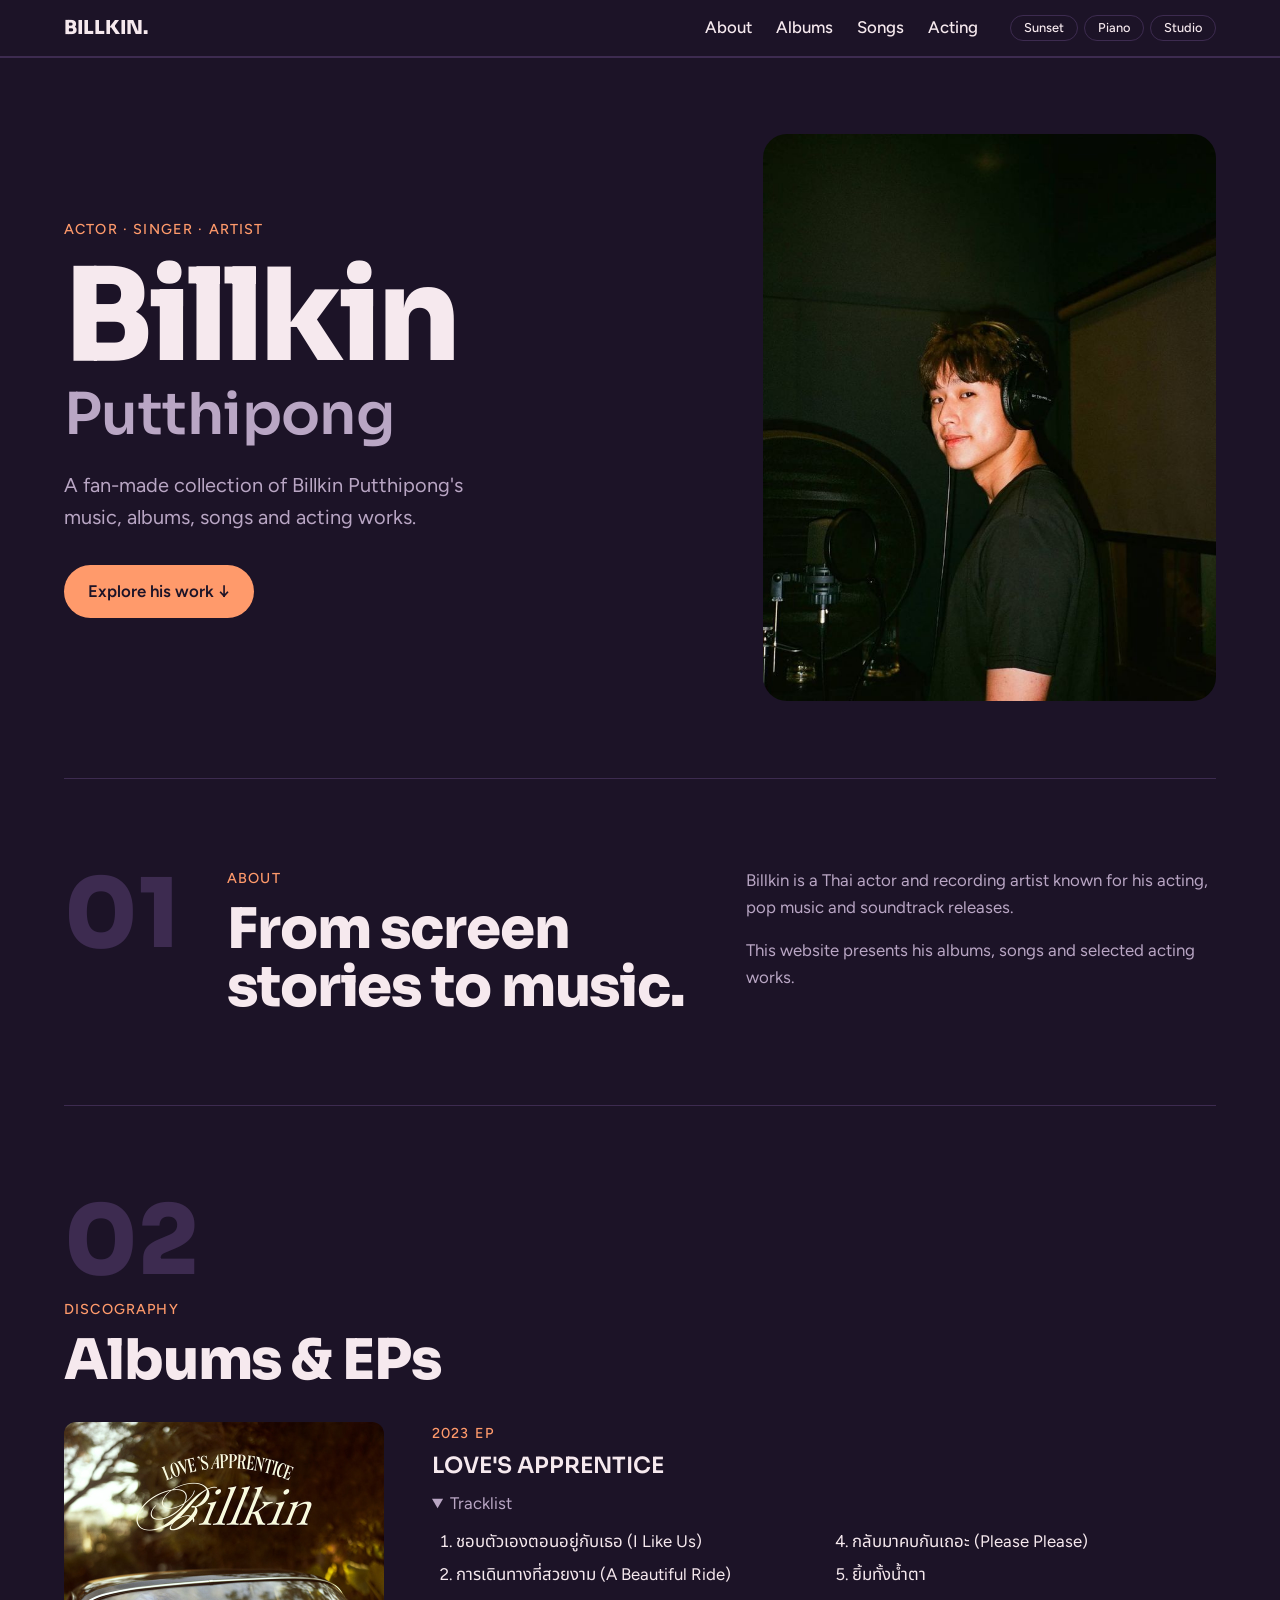
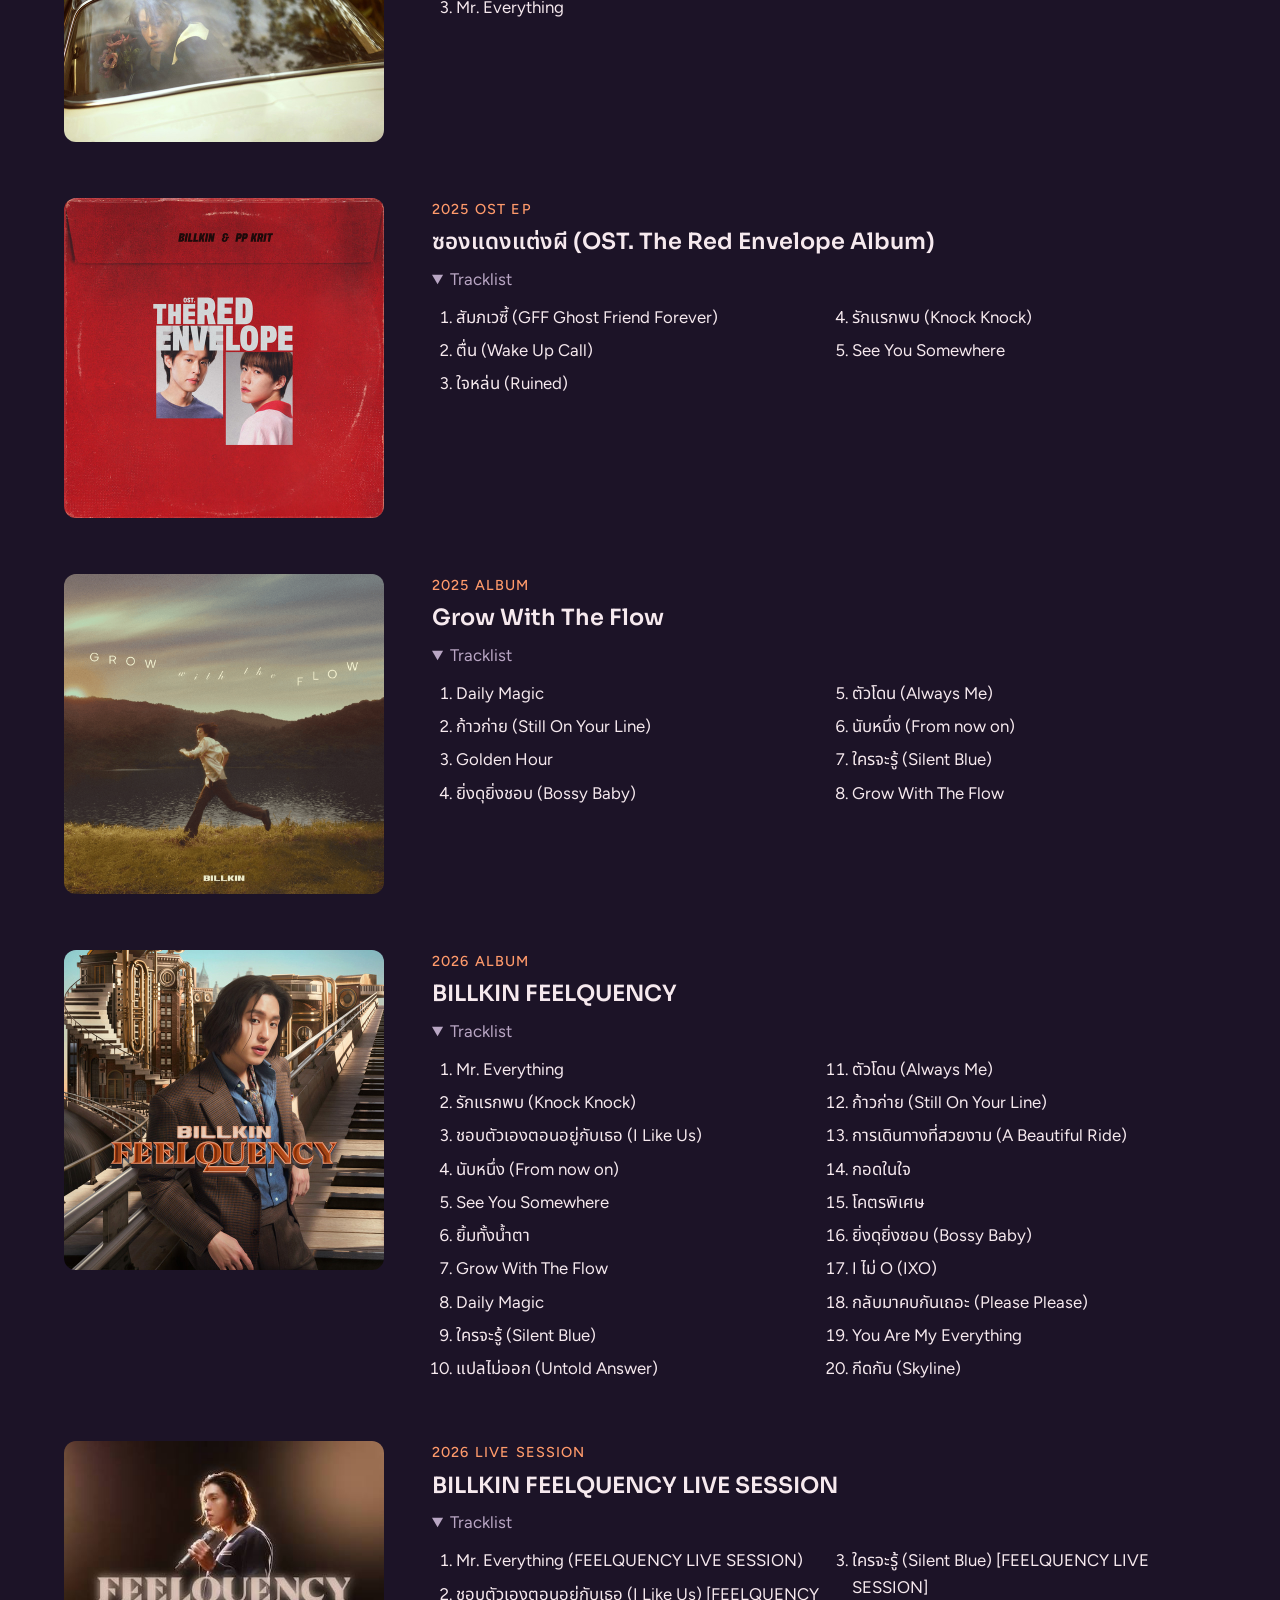
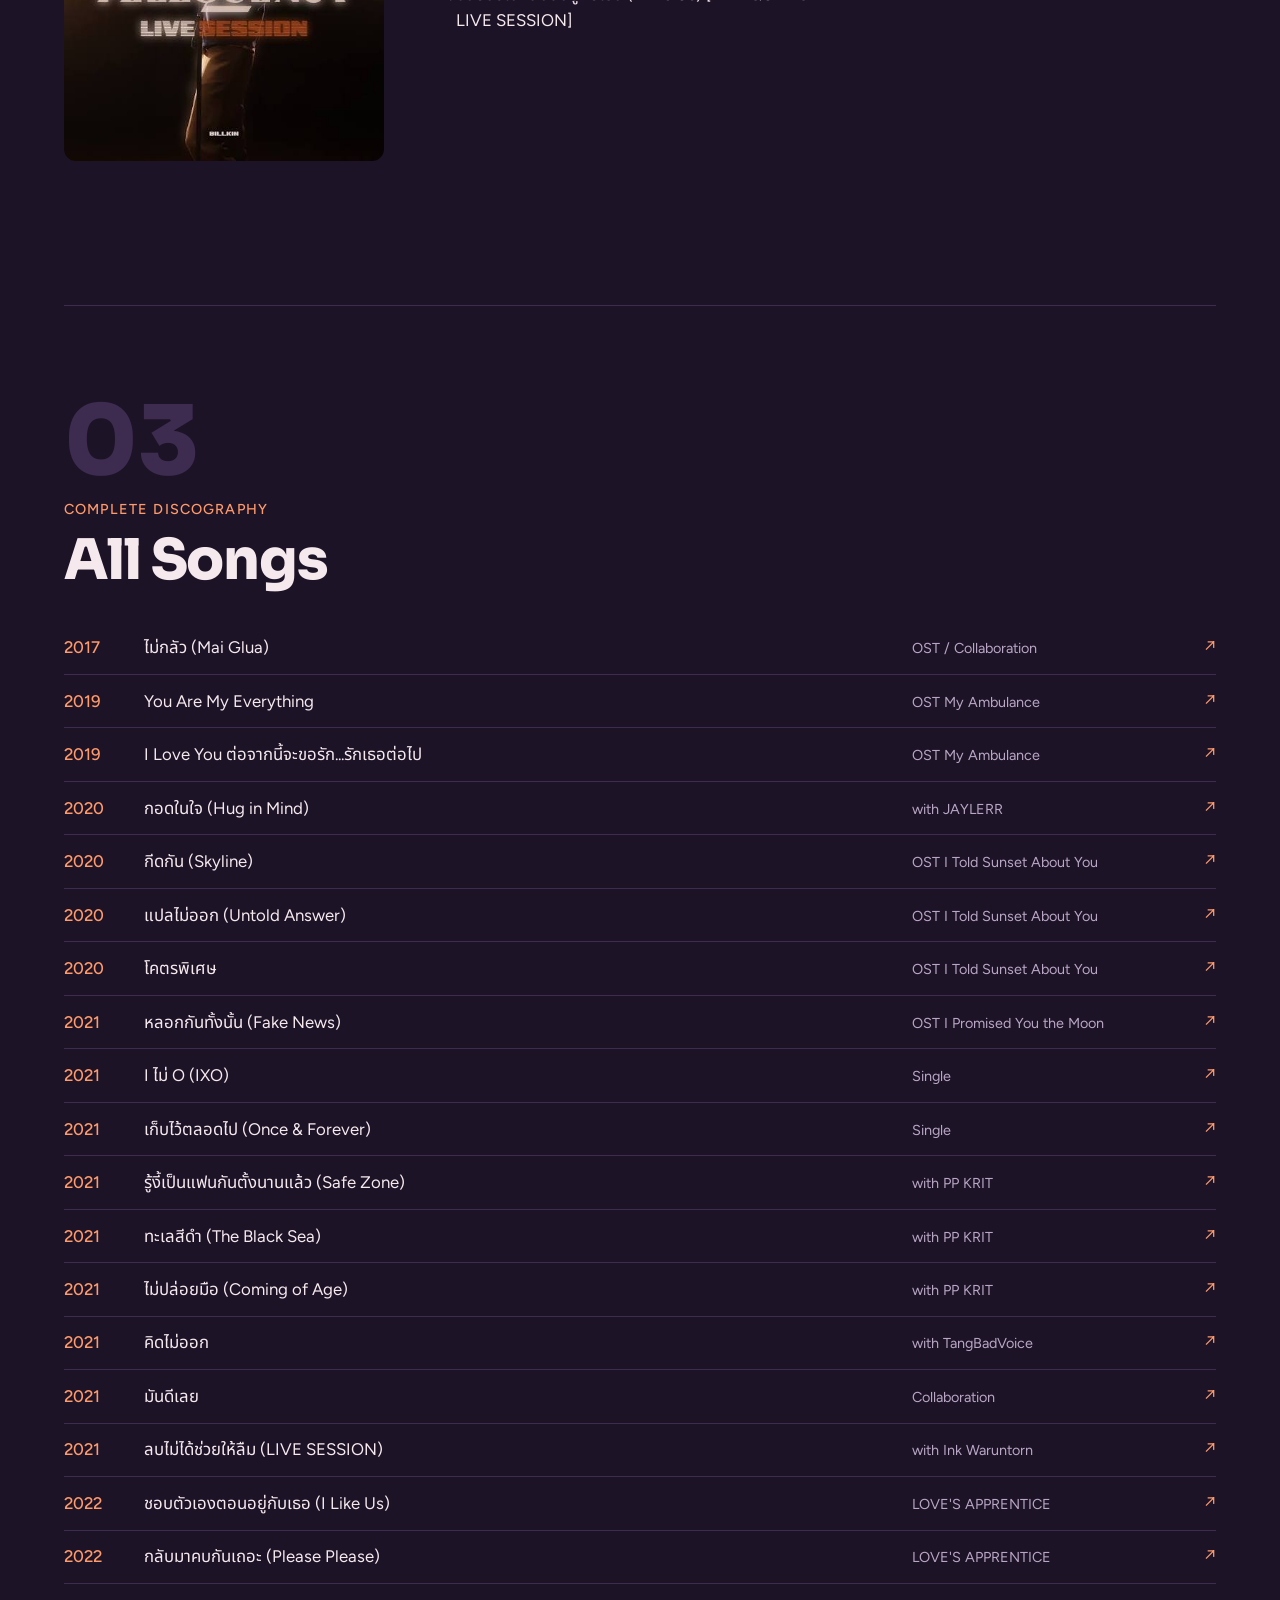
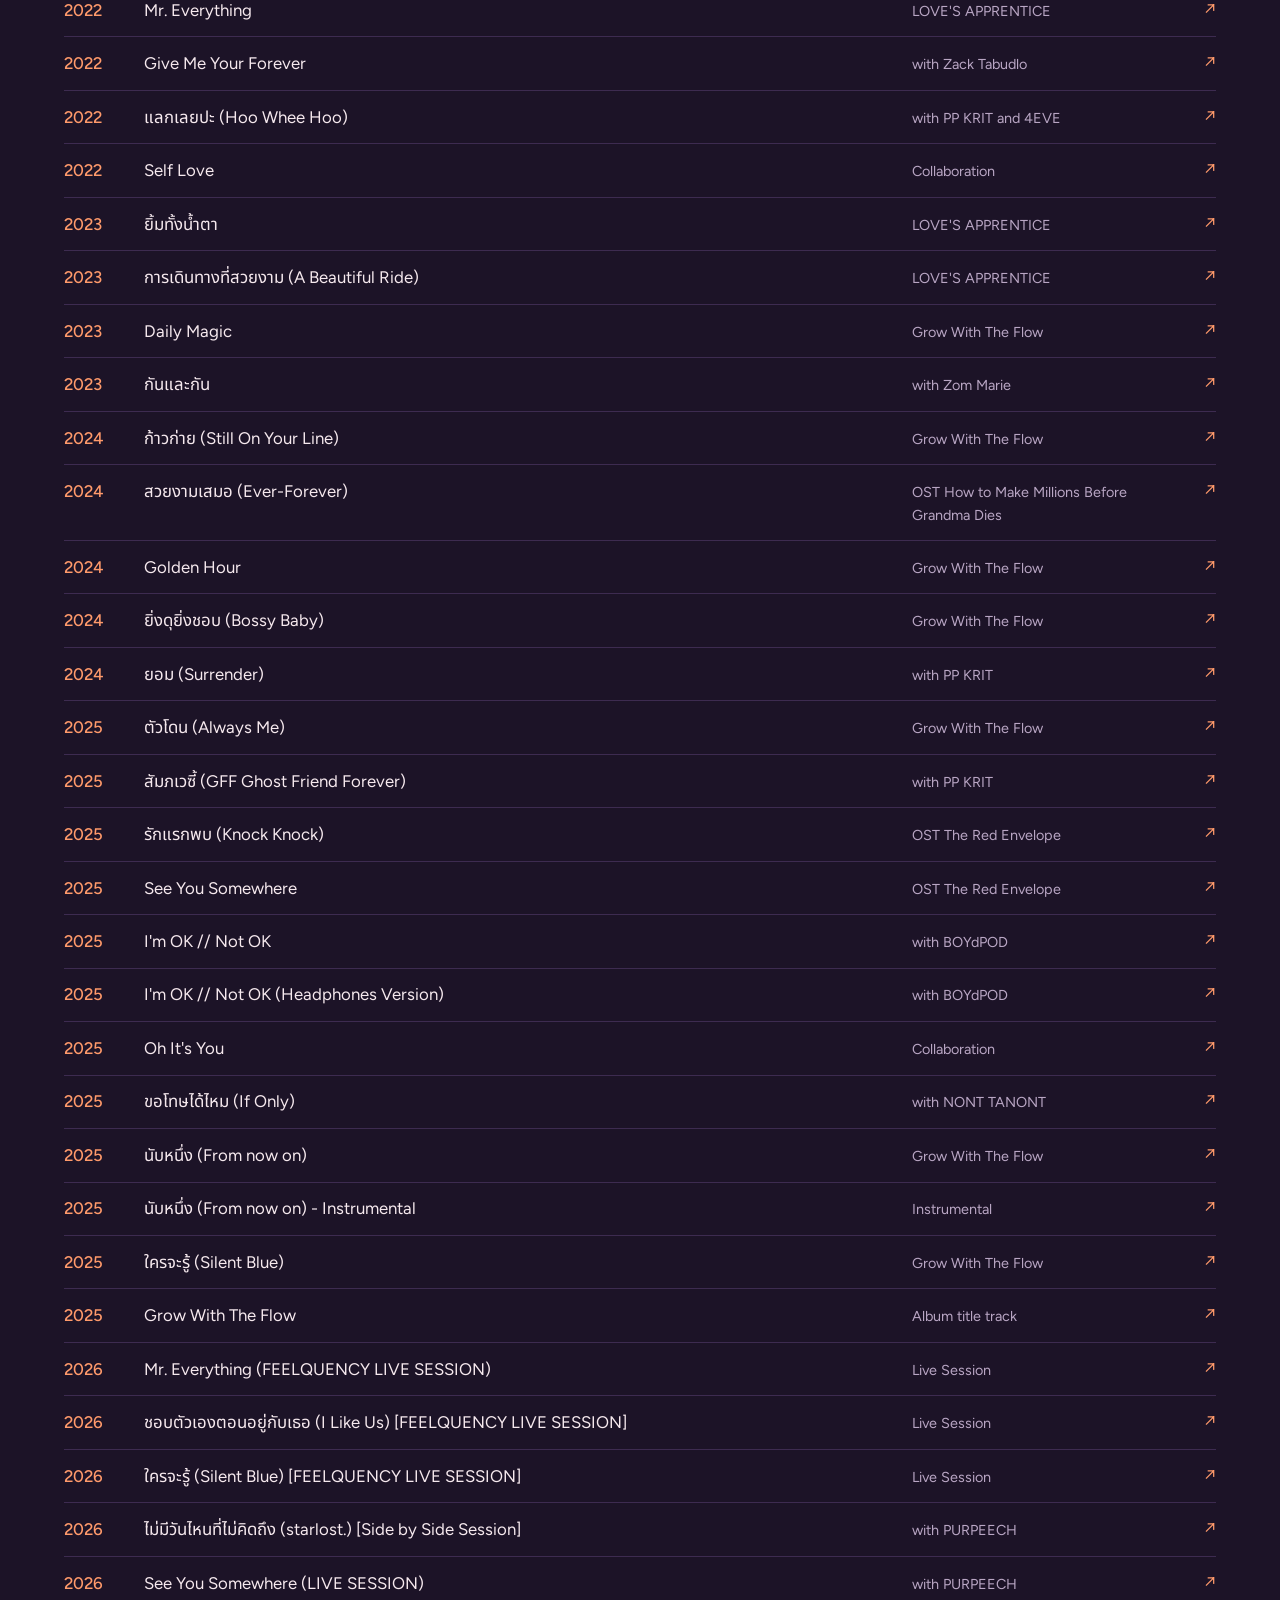
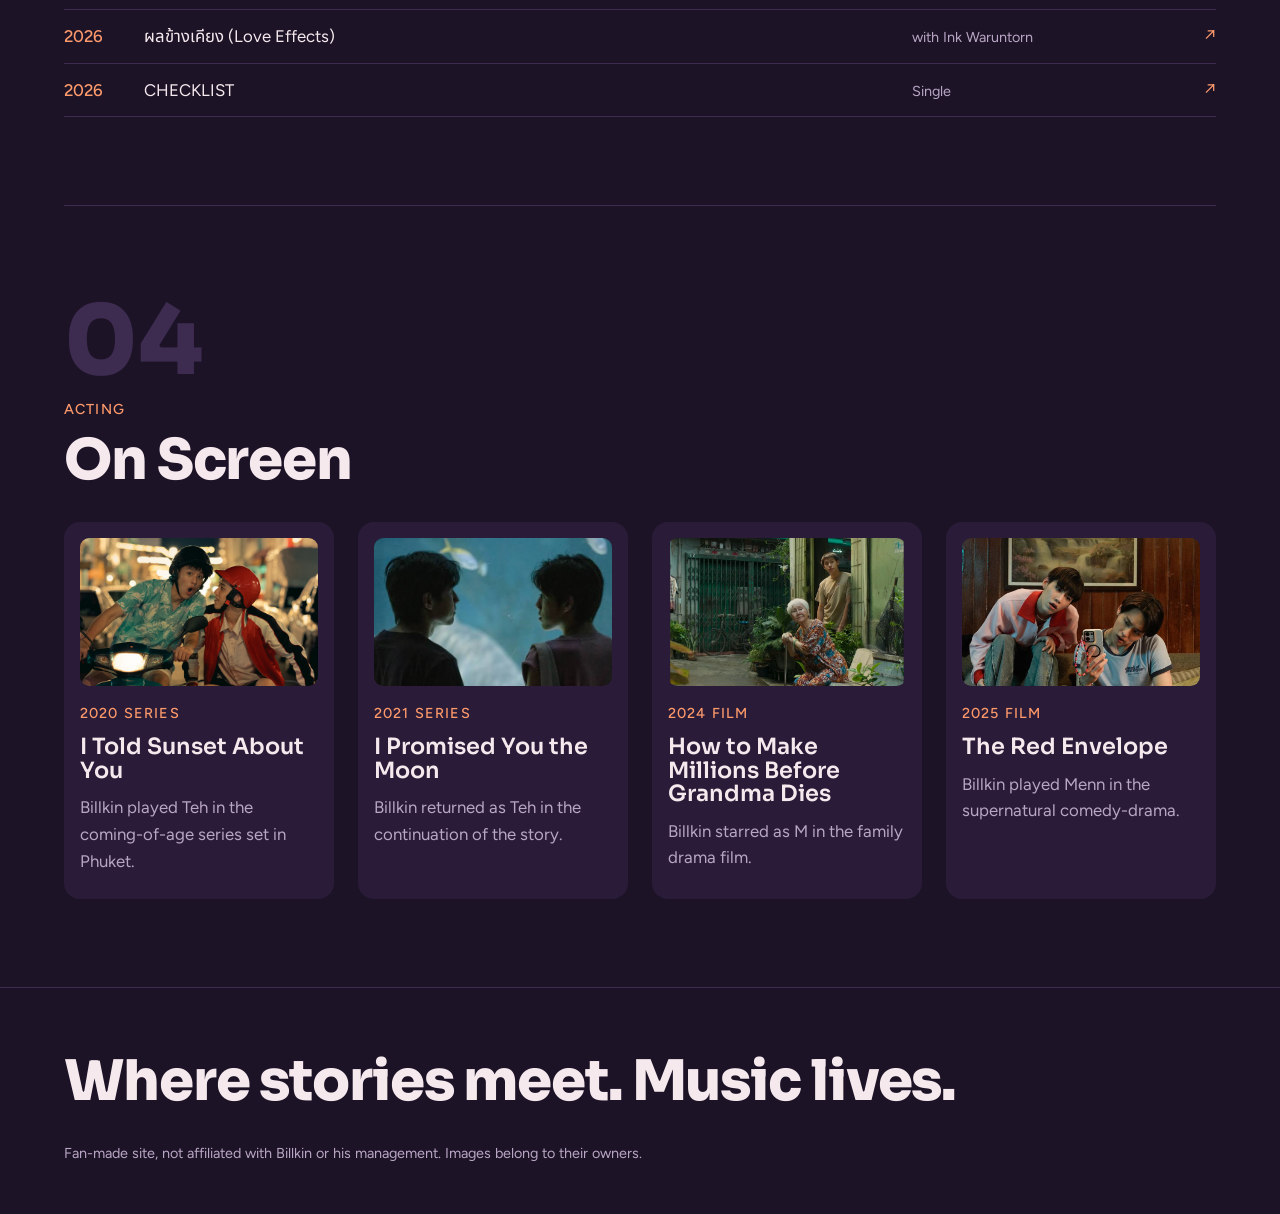
==== commit 437aa5a8: "Add Billkin site with new theme" ====
--- a/docs/index.html
+++ b/docs/index.html
@@ -1,2979 +1,117 @@
-<!DOCTYPE html>
-<html lang="en">
-
+<!doctype html>
+<html lang="en" data-theme="sunset">
 <head>
-    <meta charset="UTF-8">
-    <meta name="viewport" content="width=device-width, initial-scale=1.0">
-
-    <title>Billkin | Works</title>
-
-    <link rel="preconnect" href="https://fonts.googleapis.com">
-    <link rel="preconnect" href="https://fonts.gstatic.com" crossorigin>
-
-    <link
-        href="https://fonts.googleapis.com/css2?family=DM+Sans:wght@400;500;600;700&family=Playfair+Display:wght@600;700&display=swap"
-        rel="stylesheet"
-    >
-
-    <link
-        rel="stylesheet"
-        href="static/style.css"
-    >
+<meta charset="utf-8">
+<meta name="viewport" content="width=device-width, initial-scale=1">
+<title>Billkin | Works</title>
+<meta name="description" content="Fan-made collection of Billkin's albums, songs and acting works.">
+<link href="https://fonts.googleapis.com/css2?family=Sora:wght@600;800&family=Figtree:wght@400;500&family=Noto+Sans+Thai:wght@400;600&display=swap" rel="stylesheet">
+<link rel="stylesheet" href="style.css">
 </head>
-
-
 <body>
-
-
-<!-- NAVIGATION -->
-
-<nav>
-
-    <a class="logo" href="#home">
-        BILLKIN.
-    </a>
-
-    <div class="nav-links">
-
-        <a href="#about">About</a>
-
-        <a href="#albums">Albums</a>
-
-        <a href="#music">Songs</a>
-
-        <a href="#acting">Acting</a>
-
-    </div>
-
-</nav>
-
-
-
+<header class="bar">
+  <a class="logo" href="#home">BILLKIN.</a>
+  <nav><a href="#about">About</a><a href="#albums">Albums</a><a href="#music">Songs</a><a href="#acting">Acting</a></nav>
+  <div class="themes" role="group" aria-label="Theme">
+    <button data-set="sunset">Sunset</button><button data-set="piano">Piano</button><button data-set="studio">Studio</button>
+  </div>
+</header>
+<section id="home" class="hero">
+  <div>
+    <p class="tag">Actor · Singer · Artist</p>
+    <h1>Billkin <span>Putthipong</span></h1>
+    <p class="lead">A fan-made collection of Billkin Putthipong's music, albums, songs and acting works.</p>
+    <a class="btn" href="#albums">Explore his work ↓</a>
+  </div>
+  <img src="img/studio.jpg" alt="Billkin Putthipong in a recording studio">
+</section>
 <main>
-
-
-<!-- HERO -->
-
-<section class="hero" id="home">
-
-    <div class="hero-copy">
-
-        <p class="eyebrow">
-            ACTOR · SINGER · ARTIST
-        </p>
-
-        <h1>
-            Billkin
-            <br>
-            <span>Putthipong</span>
-        </h1>
-
-        <p class="intro">
-            A fan-made collection of Billkin Putthipong's
-            music, albums, songs and acting works.
-        </p>
-
-        <a class="button" href="#albums">
-            Explore his work ↓
-        </a>
-
-    </div>
-
-
-    <div class="hero-image">
-
-        <img
-            src="static/images/Billkin.jpg"
-            alt="Billkin Putthipong"
-        >
-
-    </div>
-
+<section id="about" class="about">
+  <p class="num">01</p>
+  <div><p class="tag">About</p><h2>From screen stories to music.</h2></div>
+  <div class="copy"><p>Billkin is a Thai actor and recording artist known for his acting, pop music and soundtrack releases.</p>
+  <p>This website presents his albums, songs and selected acting works.</p></div>
 </section>
-
-
-
-<!-- ABOUT -->
-
-<section class="about" id="about">
-
-    <p class="section-number">
-        01
-    </p>
-
-    <div>
-
-        <p class="eyebrow">
-            ABOUT
-        </p>
-
-        <h2>
-            From screen stories
-            <br>
-            to music.
-        </h2>
-
-        <p class="body-copy">
-
-            Billkin is a Thai actor and recording artist
-            known for his acting, pop music and soundtrack releases.
-
-            This website presents his albums, songs
-            and selected acting works.
-
-        </p>
-
-    </div>
-
+<section id="albums"><p class="num">02</p><p class="tag">Discography</p><h2>Albums &amp; EPs</h2>
+<article class="album"><img src="img/loves-apprentice.jpeg" alt="LOVE&#x27;S APPRENTICE cover" loading="lazy"><div><p class="tag">2023 EP</p><h3>LOVE&#x27;S APPRENTICE</h3><details open><summary>Tracklist</summary><ol><li>ชอบตัวเองตอนอยู่กับเธอ (I Like Us)</li><li>การเดินทางที่สวยงาม (A Beautiful Ride)</li><li>Mr. Everything</li><li>กลับมาคบกันเถอะ (Please Please)</li><li>ยิ้มทั้งน้ำตา</li></ol></details></div></article>
+<article class="album"><img src="img/red-envelope-ost.jpeg" alt="ซองแดงแต่งผี (OST. The Red Envelope Album) cover" loading="lazy"><div><p class="tag">2025 OST EP</p><h3>ซองแดงแต่งผี (OST. The Red Envelope Album)</h3><details open><summary>Tracklist</summary><ol><li>สัมภเวซี้ (GFF Ghost Friend Forever)</li><li>ตื่น (Wake Up Call)</li><li>ใจหล่น (Ruined)</li><li>รักแรกพบ (Knock Knock)</li><li>See You Somewhere</li></ol></details></div></article>
+<article class="album"><img src="img/grow-with-the-flow.jpeg" alt="Grow With The Flow cover" loading="lazy"><div><p class="tag">2025 Album</p><h3>Grow With The Flow</h3><details open><summary>Tracklist</summary><ol><li>Daily Magic</li><li>ก้าวก่าย (Still On Your Line)</li><li>Golden Hour</li><li>ยิ่งดุยิ่งชอบ (Bossy Baby)</li><li>ตัวโดน (Always Me)</li><li>นับหนึ่ง (From now on)</li><li>ใครจะรู้ (Silent Blue)</li><li>Grow With The Flow</li></ol></details></div></article>
+<article class="album"><img src="img/feelquency.jpeg" alt="BILLKIN FEELQUENCY cover" loading="lazy"><div><p class="tag">2026 Album</p><h3>BILLKIN FEELQUENCY</h3><details open><summary>Tracklist</summary><ol><li>Mr. Everything</li><li>รักแรกพบ (Knock Knock)</li><li>ชอบตัวเองตอนอยู่กับเธอ (I Like Us)</li><li>นับหนึ่ง (From now on)</li><li>See You Somewhere</li><li>ยิ้มทั้งน้ำตา</li><li>Grow With The Flow</li><li>Daily Magic</li><li>ใครจะรู้ (Silent Blue)</li><li>แปลไม่ออก (Untold Answer)</li><li>ตัวโดน (Always Me)</li><li>ก้าวก่าย (Still On Your Line)</li><li>การเดินทางที่สวยงาม (A Beautiful Ride)</li><li>กอดในใจ</li><li>โคตรพิเศษ</li><li>ยิ่งดุยิ่งชอบ (Bossy Baby)</li><li>I ไม่ O (IXO)</li><li>กลับมาคบกันเถอะ (Please Please)</li><li>You Are My Everything</li><li>กีดกัน (Skyline)</li></ol></details></div></article>
+<article class="album"><img src="img/feelquency-live.jpeg" alt="BILLKIN FEELQUENCY LIVE SESSION cover" loading="lazy"><div><p class="tag">2026 Live Session</p><h3>BILLKIN FEELQUENCY LIVE SESSION</h3><details open><summary>Tracklist</summary><ol><li>Mr. Everything (FEELQUENCY LIVE SESSION)</li><li>ชอบตัวเองตอนอยู่กับเธอ (I Like Us) [FEELQUENCY LIVE SESSION]</li><li>ใครจะรู้ (Silent Blue) [FEELQUENCY LIVE SESSION]</li></ol></details></div></article>
 </section>
-
-
-
-<!-- ALBUMS -->
-
-<section id="albums">
-
-    <div class="section-heading">
-
-        <div>
-            <p class="eyebrow">DISCOGRAPHY</p>
-            <h2>Albums & EPs</h2>
-        </div>
-
-        <p class="section-number">02</p>
-
-    </div>
-
-
-    <div class="album-grid">
-
-        
-
-        <article class="album-card">
-
-            <img
-                class="album-image"
-                src="static/images/loves_apprentice.jpeg"
-                alt="LOVE&#39;S APPRENTICE"
-            >
-
-            <div class="album-content">
-
-                <div class="album-header">
-                    <span>2023</span>
-                    <span>EP</span>
-                </div>
-
-                <h3>LOVE&#39;S APPRENTICE</h3>
-
-                <p class="track-title">
-                    TRACKLIST
-                </p>
-
-                <ol class="track-list">
-
-                    
-                    <li>ชอบตัวเองตอนอยู่กับเธอ (I Like Us)</li>
-                    
-                    <li>การเดินทางที่สวยงาม (A Beautiful Ride)</li>
-                    
-                    <li>Mr. Everything</li>
-                    
-                    <li>กลับมาคบกันเถอะ (Please Please)</li>
-                    
-                    <li>ยิ้มทั้งน้ำตา</li>
-                    
-
-                </ol>
-
-            </div>
-
-        </article>
-
-        
-
-        <article class="album-card">
-
-            <img
-                class="album-image"
-                src="static/images/red_envelope_ost.jpeg"
-                alt="ซองแดงแต่งผี (OST. The Red Envelope Album)"
-            >
-
-            <div class="album-content">
-
-                <div class="album-header">
-                    <span>2025</span>
-                    <span>OST EP</span>
-                </div>
-
-                <h3>ซองแดงแต่งผี (OST. The Red Envelope Album)</h3>
-
-                <p class="track-title">
-                    TRACKLIST
-                </p>
-
-                <ol class="track-list">
-
-                    
-                    <li>สัมภเวซี้ (GFF Ghost Friend Forever)</li>
-                    
-                    <li>ตื่น (Wake Up Call)</li>
-                    
-                    <li>ใจหล่น (Ruined)</li>
-                    
-                    <li>รักแรกพบ (Knock Knock)</li>
-                    
-                    <li>See You Somewhere</li>
-                    
-
-                </ol>
-
-            </div>
-
-        </article>
-
-        
-
-        <article class="album-card">
-
-            <img
-                class="album-image"
-                src="static/images/grow_with_the_flow.jpeg"
-                alt="Grow With The Flow"
-            >
-
-            <div class="album-content">
-
-                <div class="album-header">
-                    <span>2025</span>
-                    <span>Album</span>
-                </div>
-
-                <h3>Grow With The Flow</h3>
-
-                <p class="track-title">
-                    TRACKLIST
-                </p>
-
-                <ol class="track-list">
-
-                    
-                    <li>Daily Magic</li>
-                    
-                    <li>ก้าวก่าย (Still On Your Line)</li>
-                    
-                    <li>Golden Hour</li>
-                    
-                    <li>ยิ่งดุยิ่งชอบ (Bossy Baby)</li>
-                    
-                    <li>ตัวโดน (Always Me)</li>
-                    
-                    <li>นับหนึ่ง (From now on)</li>
-                    
-                    <li>ใครจะรู้ (Silent Blue)</li>
-                    
-                    <li>Grow With The Flow</li>
-                    
-
-                </ol>
-
-            </div>
-
-        </article>
-
-        
-
-        <article class="album-card">
-
-            <img
-                class="album-image"
-                src="static/images/feelfrequency.jpeg"
-                alt="BILLKIN FEELQUENCY"
-            >
-
-            <div class="album-content">
-
-                <div class="album-header">
-                    <span>2026</span>
-                    <span>Album</span>
-                </div>
-
-                <h3>BILLKIN FEELQUENCY</h3>
-
-                <p class="track-title">
-                    TRACKLIST
-                </p>
-
-                <ol class="track-list">
-
-                    
-                    <li>Mr. Everything</li>
-                    
-                    <li>รักแรกพบ (Knock Knock)</li>
-                    
-                    <li>ชอบตัวเองตอนอยู่กับเธอ (I Like Us)</li>
-                    
-                    <li>นับหนึ่ง (From now on)</li>
-                    
-                    <li>See You Somewhere</li>
-                    
-                    <li>ยิ้มทั้งน้ำตา</li>
-                    
-                    <li>Grow With The Flow</li>
-                    
-                    <li>Daily Magic</li>
-                    
-                    <li>ใครจะรู้ (Silent Blue)</li>
-                    
-                    <li>แปลไม่ออก (Untold Answer)</li>
-                    
-                    <li>ตัวโดน (Always Me)</li>
-                    
-                    <li>ก้าวก่าย (Still On Your Line)</li>
-                    
-                    <li>การเดินทางที่สวยงาม (A Beautiful Ride)</li>
-                    
-                    <li>กอดในใจ</li>
-                    
-                    <li>โคตรพิเศษ</li>
-                    
-                    <li>ยิ่งดุยิ่งชอบ (Bossy Baby)</li>
-                    
-                    <li>I ไม่ O (IXO)</li>
-                    
-                    <li>กลับมาคบกันเถอะ (Please Please)</li>
-                    
-                    <li>You Are My Everything</li>
-                    
-                    <li>กีดกัน (Skyline)</li>
-                    
-
-                </ol>
-
-            </div>
-
-        </article>
-
-        
-
-        <article class="album-card">
-
-            <img
-                class="album-image"
-                src="static/images/feelfrequency_live_session.jpeg"
-                alt="BILLKIN FEELQUENCY LIVE SESSION"
-            >
-
-            <div class="album-content">
-
-                <div class="album-header">
-                    <span>2026</span>
-                    <span>Live Session</span>
-                </div>
-
-                <h3>BILLKIN FEELQUENCY LIVE SESSION</h3>
-
-                <p class="track-title">
-                    TRACKLIST
-                </p>
-
-                <ol class="track-list">
-
-                    
-                    <li>Mr. Everything (FEELQUENCY LIVE SESSION)</li>
-                    
-                    <li>ชอบตัวเองตอนอยู่กับเธอ (I Like Us) [FEELQUENCY LIVE SESSION]</li>
-                    
-                    <li>ใครจะรู้ (Silent Blue) [FEELQUENCY LIVE SESSION]</li>
-                    
-
-                </ol>
-
-            </div>
-
-        </article>
-
-        
-
-    </div>
-
-</section>
-
-<!-- ALL SONGS -->
-
-<section id="music">
-
-
-    <div class="section-heading">
-
-
-        <div>
-
-            <p class="eyebrow">
-                COMPLETE DISCOGRAPHY
-            </p>
-
-            <h2>
-                All Songs
-            </h2>
-
-        </div>
-
-
-        <p class="section-number">
-            03
-        </p>
-
-
-    </div>
-
-
-
-    <div class="music-list">
-
-
-        
-
-
-        <div class="music-row">
-
-
-            <span class="music-year">
-
-                2017
-
-            </span>
-
-
-
-            <div>
-
-
-                <h3>
-
-                    ไม่กลัว (Mai Glua)
-
-                </h3>
-
-
-                <p>
-
-                    OST / Collaboration
-
-                </p>
-
-
-            </div>
-
-
-            <span class="arrow">
-
-                ↗
-
-            </span>
-
-
-        </div>
-
-
-        
-
-
-        <div class="music-row">
-
-
-            <span class="music-year">
-
-                2019
-
-            </span>
-
-
-
-            <div>
-
-
-                <h3>
-
-                    You Are My Everything
-
-                </h3>
-
-
-                <p>
-
-                    OST My Ambulance
-
-                </p>
-
-
-            </div>
-
-
-            <span class="arrow">
-
-                ↗
-
-            </span>
-
-
-        </div>
-
-
-        
-
-
-        <div class="music-row">
-
-
-            <span class="music-year">
-
-                2019
-
-            </span>
-
-
-
-            <div>
-
-
-                <h3>
-
-                    I Love You ต่อจากนี้จะขอรัก...รักเธอต่อไป
-
-                </h3>
-
-
-                <p>
-
-                    OST My Ambulance
-
-                </p>
-
-
-            </div>
-
-
-            <span class="arrow">
-
-                ↗
-
-            </span>
-
-
-        </div>
-
-
-        
-
-
-        <div class="music-row">
-
-
-            <span class="music-year">
-
-                2020
-
-            </span>
-
-
-
-            <div>
-
-
-                <h3>
-
-                    กอดในใจ (Hug in Mind)
-
-                </h3>
-
-
-                <p>
-
-                    with JAYLERR
-
-                </p>
-
-
-            </div>
-
-
-            <span class="arrow">
-
-                ↗
-
-            </span>
-
-
-        </div>
-
-
-        
-
-
-        <div class="music-row">
-
-
-            <span class="music-year">
-
-                2020
-
-            </span>
-
-
-
-            <div>
-
-
-                <h3>
-
-                    กีดกัน (Skyline)
-
-                </h3>
-
-
-                <p>
-
-                    OST I Told Sunset About You
-
-                </p>
-
-
-            </div>
-
-
-            <span class="arrow">
-
-                ↗
-
-            </span>
-
-
-        </div>
-
-
-        
-
-
-        <div class="music-row">
-
-
-            <span class="music-year">
-
-                2020
-
-            </span>
-
-
-
-            <div>
-
-
-                <h3>
-
-                    แปลไม่ออก (Untold Answer)
-
-                </h3>
-
-
-                <p>
-
-                    OST I Told Sunset About You
-
-                </p>
-
-
-            </div>
-
-
-            <span class="arrow">
-
-                ↗
-
-            </span>
-
-
-        </div>
-
-
-        
-
-
-        <div class="music-row">
-
-
-            <span class="music-year">
-
-                2020
-
-            </span>
-
-
-
-            <div>
-
-
-                <h3>
-
-                    โคตรพิเศษ
-
-                </h3>
-
-
-                <p>
-
-                    OST I Told Sunset About You
-
-                </p>
-
-
-            </div>
-
-
-            <span class="arrow">
-
-                ↗
-
-            </span>
-
-
-        </div>
-
-
-        
-
-
-        <div class="music-row">
-
-
-            <span class="music-year">
-
-                2021
-
-            </span>
-
-
-
-            <div>
-
-
-                <h3>
-
-                    หลอกกันทั้งนั้น (Fake News)
-
-                </h3>
-
-
-                <p>
-
-                    OST I Promised You the Moon
-
-                </p>
-
-
-            </div>
-
-
-            <span class="arrow">
-
-                ↗
-
-            </span>
-
-
-        </div>
-
-
-        
-
-
-        <div class="music-row">
-
-
-            <span class="music-year">
-
-                2021
-
-            </span>
-
-
-
-            <div>
-
-
-                <h3>
-
-                    I ไม่ O (IXO)
-
-                </h3>
-
-
-                <p>
-
-                    Single
-
-                </p>
-
-
-            </div>
-
-
-            <span class="arrow">
-
-                ↗
-
-            </span>
-
-
-        </div>
-
-
-        
-
-
-        <div class="music-row">
-
-
-            <span class="music-year">
-
-                2021
-
-            </span>
-
-
-
-            <div>
-
-
-                <h3>
-
-                    เก็บไว้ตลอดไป (Once &amp; Forever)
-
-                </h3>
-
-
-                <p>
-
-                    Single
-
-                </p>
-
-
-            </div>
-
-
-            <span class="arrow">
-
-                ↗
-
-            </span>
-
-
-        </div>
-
-
-        
-
-
-        <div class="music-row">
-
-
-            <span class="music-year">
-
-                2021
-
-            </span>
-
-
-
-            <div>
-
-
-                <h3>
-
-                    รู้งี้เป็นแฟนกันตั้งนานแล้ว (Safe Zone)
-
-                </h3>
-
-
-                <p>
-
-                    with PP KRIT
-
-                </p>
-
-
-            </div>
-
-
-            <span class="arrow">
-
-                ↗
-
-            </span>
-
-
-        </div>
-
-
-        
-
-
-        <div class="music-row">
-
-
-            <span class="music-year">
-
-                2021
-
-            </span>
-
-
-
-            <div>
-
-
-                <h3>
-
-                    ทะเลสีดำ (The Black Sea)
-
-                </h3>
-
-
-                <p>
-
-                    with PP KRIT
-
-                </p>
-
-
-            </div>
-
-
-            <span class="arrow">
-
-                ↗
-
-            </span>
-
-
-        </div>
-
-
-        
-
-
-        <div class="music-row">
-
-
-            <span class="music-year">
-
-                2021
-
-            </span>
-
-
-
-            <div>
-
-
-                <h3>
-
-                    ไม่ปล่อยมือ (Coming of Age)
-
-                </h3>
-
-
-                <p>
-
-                    with PP KRIT
-
-                </p>
-
-
-            </div>
-
-
-            <span class="arrow">
-
-                ↗
-
-            </span>
-
-
-        </div>
-
-
-        
-
-
-        <div class="music-row">
-
-
-            <span class="music-year">
-
-                2021
-
-            </span>
-
-
-
-            <div>
-
-
-                <h3>
-
-                    คิดไม่ออก
-
-                </h3>
-
-
-                <p>
-
-                    with TangBadVoice
-
-                </p>
-
-
-            </div>
-
-
-            <span class="arrow">
-
-                ↗
-
-            </span>
-
-
-        </div>
-
-
-        
-
-
-        <div class="music-row">
-
-
-            <span class="music-year">
-
-                2021
-
-            </span>
-
-
-
-            <div>
-
-
-                <h3>
-
-                    มันดีเลย
-
-                </h3>
-
-
-                <p>
-
-                    Collaboration
-
-                </p>
-
-
-            </div>
-
-
-            <span class="arrow">
-
-                ↗
-
-            </span>
-
-
-        </div>
-
-
-        
-
-
-        <div class="music-row">
-
-
-            <span class="music-year">
-
-                2021
-
-            </span>
-
-
-
-            <div>
-
-
-                <h3>
-
-                    ลบไม่ได้ช่วยให้ลืม (LIVE SESSION)
-
-                </h3>
-
-
-                <p>
-
-                    with Ink Waruntorn
-
-                </p>
-
-
-            </div>
-
-
-            <span class="arrow">
-
-                ↗
-
-            </span>
-
-
-        </div>
-
-
-        
-
-
-        <div class="music-row">
-
-
-            <span class="music-year">
-
-                2022
-
-            </span>
-
-
-
-            <div>
-
-
-                <h3>
-
-                    ชอบตัวเองตอนอยู่กับเธอ (I Like Us)
-
-                </h3>
-
-
-                <p>
-
-                    LOVE&#39;S APPRENTICE
-
-                </p>
-
-
-            </div>
-
-
-            <span class="arrow">
-
-                ↗
-
-            </span>
-
-
-        </div>
-
-
-        
-
-
-        <div class="music-row">
-
-
-            <span class="music-year">
-
-                2022
-
-            </span>
-
-
-
-            <div>
-
-
-                <h3>
-
-                    กลับมาคบกันเถอะ (Please Please)
-
-                </h3>
-
-
-                <p>
-
-                    LOVE&#39;S APPRENTICE
-
-                </p>
-
-
-            </div>
-
-
-            <span class="arrow">
-
-                ↗
-
-            </span>
-
-
-        </div>
-
-
-        
-
-
-        <div class="music-row">
-
-
-            <span class="music-year">
-
-                2022
-
-            </span>
-
-
-
-            <div>
-
-
-                <h3>
-
-                    Mr. Everything
-
-                </h3>
-
-
-                <p>
-
-                    LOVE&#39;S APPRENTICE
-
-                </p>
-
-
-            </div>
-
-
-            <span class="arrow">
-
-                ↗
-
-            </span>
-
-
-        </div>
-
-
-        
-
-
-        <div class="music-row">
-
-
-            <span class="music-year">
-
-                2022
-
-            </span>
-
-
-
-            <div>
-
-
-                <h3>
-
-                    Give Me Your Forever
-
-                </h3>
-
-
-                <p>
-
-                    with Zack Tabudlo
-
-                </p>
-
-
-            </div>
-
-
-            <span class="arrow">
-
-                ↗
-
-            </span>
-
-
-        </div>
-
-
-        
-
-
-        <div class="music-row">
-
-
-            <span class="music-year">
-
-                2022
-
-            </span>
-
-
-
-            <div>
-
-
-                <h3>
-
-                    แลกเลยปะ (Hoo Whee Hoo)
-
-                </h3>
-
-
-                <p>
-
-                    with PP KRIT and 4EVE
-
-                </p>
-
-
-            </div>
-
-
-            <span class="arrow">
-
-                ↗
-
-            </span>
-
-
-        </div>
-
-
-        
-
-
-        <div class="music-row">
-
-
-            <span class="music-year">
-
-                2022
-
-            </span>
-
-
-
-            <div>
-
-
-                <h3>
-
-                    Self Love
-
-                </h3>
-
-
-                <p>
-
-                    Collaboration
-
-                </p>
-
-
-            </div>
-
-
-            <span class="arrow">
-
-                ↗
-
-            </span>
-
-
-        </div>
-
-
-        
-
-
-        <div class="music-row">
-
-
-            <span class="music-year">
-
-                2023
-
-            </span>
-
-
-
-            <div>
-
-
-                <h3>
-
-                    ยิ้มทั้งน้ำตา
-
-                </h3>
-
-
-                <p>
-
-                    LOVE&#39;S APPRENTICE
-
-                </p>
-
-
-            </div>
-
-
-            <span class="arrow">
-
-                ↗
-
-            </span>
-
-
-        </div>
-
-
-        
-
-
-        <div class="music-row">
-
-
-            <span class="music-year">
-
-                2023
-
-            </span>
-
-
-
-            <div>
-
-
-                <h3>
-
-                    การเดินทางที่สวยงาม (A Beautiful Ride)
-
-                </h3>
-
-
-                <p>
-
-                    LOVE&#39;S APPRENTICE
-
-                </p>
-
-
-            </div>
-
-
-            <span class="arrow">
-
-                ↗
-
-            </span>
-
-
-        </div>
-
-
-        
-
-
-        <div class="music-row">
-
-
-            <span class="music-year">
-
-                2023
-
-            </span>
-
-
-
-            <div>
-
-
-                <h3>
-
-                    Daily Magic
-
-                </h3>
-
-
-                <p>
-
-                    Grow With The Flow
-
-                </p>
-
-
-            </div>
-
-
-            <span class="arrow">
-
-                ↗
-
-            </span>
-
-
-        </div>
-
-
-        
-
-
-        <div class="music-row">
-
-
-            <span class="music-year">
-
-                2023
-
-            </span>
-
-
-
-            <div>
-
-
-                <h3>
-
-                    กันและกัน
-
-                </h3>
-
-
-                <p>
-
-                    with Zom Marie
-
-                </p>
-
-
-            </div>
-
-
-            <span class="arrow">
-
-                ↗
-
-            </span>
-
-
-        </div>
-
-
-        
-
-
-        <div class="music-row">
-
-
-            <span class="music-year">
-
-                2024
-
-            </span>
-
-
-
-            <div>
-
-
-                <h3>
-
-                    ก้าวก่าย (Still On Your Line)
-
-                </h3>
-
-
-                <p>
-
-                    Grow With The Flow
-
-                </p>
-
-
-            </div>
-
-
-            <span class="arrow">
-
-                ↗
-
-            </span>
-
-
-        </div>
-
-
-        
-
-
-        <div class="music-row">
-
-
-            <span class="music-year">
-
-                2024
-
-            </span>
-
-
-
-            <div>
-
-
-                <h3>
-
-                    สวยงามเสมอ (Ever-Forever)
-
-                </h3>
-
-
-                <p>
-
-                    OST How to Make Millions Before Grandma Dies
-
-                </p>
-
-
-            </div>
-
-
-            <span class="arrow">
-
-                ↗
-
-            </span>
-
-
-        </div>
-
-
-        
-
-
-        <div class="music-row">
-
-
-            <span class="music-year">
-
-                2024
-
-            </span>
-
-
-
-            <div>
-
-
-                <h3>
-
-                    Golden Hour
-
-                </h3>
-
-
-                <p>
-
-                    Grow With The Flow
-
-                </p>
-
-
-            </div>
-
-
-            <span class="arrow">
-
-                ↗
-
-            </span>
-
-
-        </div>
-
-
-        
-
-
-        <div class="music-row">
-
-
-            <span class="music-year">
-
-                2024
-
-            </span>
-
-
-
-            <div>
-
-
-                <h3>
-
-                    ยิ่งดุยิ่งชอบ (Bossy Baby)
-
-                </h3>
-
-
-                <p>
-
-                    Grow With The Flow
-
-                </p>
-
-
-            </div>
-
-
-            <span class="arrow">
-
-                ↗
-
-            </span>
-
-
-        </div>
-
-
-        
-
-
-        <div class="music-row">
-
-
-            <span class="music-year">
-
-                2024
-
-            </span>
-
-
-
-            <div>
-
-
-                <h3>
-
-                    ยอม (Surrender)
-
-                </h3>
-
-
-                <p>
-
-                    with PP KRIT
-
-                </p>
-
-
-            </div>
-
-
-            <span class="arrow">
-
-                ↗
-
-            </span>
-
-
-        </div>
-
-
-        
-
-
-        <div class="music-row">
-
-
-            <span class="music-year">
-
-                2025
-
-            </span>
-
-
-
-            <div>
-
-
-                <h3>
-
-                    ตัวโดน (Always Me)
-
-                </h3>
-
-
-                <p>
-
-                    Grow With The Flow
-
-                </p>
-
-
-            </div>
-
-
-            <span class="arrow">
-
-                ↗
-
-            </span>
-
-
-        </div>
-
-
-        
-
-
-        <div class="music-row">
-
-
-            <span class="music-year">
-
-                2025
-
-            </span>
-
-
-
-            <div>
-
-
-                <h3>
-
-                    สัมภเวซี้ (GFF Ghost Friend Forever)
-
-                </h3>
-
-
-                <p>
-
-                    with PP KRIT
-
-                </p>
-
-
-            </div>
-
-
-            <span class="arrow">
-
-                ↗
-
-            </span>
-
-
-        </div>
-
-
-        
-
-
-        <div class="music-row">
-
-
-            <span class="music-year">
-
-                2025
-
-            </span>
-
-
-
-            <div>
-
-
-                <h3>
-
-                    รักแรกพบ (Knock Knock)
-
-                </h3>
-
-
-                <p>
-
-                    OST The Red Envelope
-
-                </p>
-
-
-            </div>
-
-
-            <span class="arrow">
-
-                ↗
-
-            </span>
-
-
-        </div>
-
-
-        
-
-
-        <div class="music-row">
-
-
-            <span class="music-year">
-
-                2025
-
-            </span>
-
-
-
-            <div>
-
-
-                <h3>
-
-                    See You Somewhere
-
-                </h3>
-
-
-                <p>
-
-                    OST The Red Envelope
-
-                </p>
-
-
-            </div>
-
-
-            <span class="arrow">
-
-                ↗
-
-            </span>
-
-
-        </div>
-
-
-        
-
-
-        <div class="music-row">
-
-
-            <span class="music-year">
-
-                2025
-
-            </span>
-
-
-
-            <div>
-
-
-                <h3>
-
-                    I&#39;m OK // Not OK
-
-                </h3>
-
-
-                <p>
-
-                    with BOYdPOD
-
-                </p>
-
-
-            </div>
-
-
-            <span class="arrow">
-
-                ↗
-
-            </span>
-
-
-        </div>
-
-
-        
-
-
-        <div class="music-row">
-
-
-            <span class="music-year">
-
-                2025
-
-            </span>
-
-
-
-            <div>
-
-
-                <h3>
-
-                    I&#39;m OK // Not OK (Headphones Version)
-
-                </h3>
-
-
-                <p>
-
-                    with BOYdPOD
-
-                </p>
-
-
-            </div>
-
-
-            <span class="arrow">
-
-                ↗
-
-            </span>
-
-
-        </div>
-
-
-        
-
-
-        <div class="music-row">
-
-
-            <span class="music-year">
-
-                2025
-
-            </span>
-
-
-
-            <div>
-
-
-                <h3>
-
-                    Oh It&#39;s You
-
-                </h3>
-
-
-                <p>
-
-                    Collaboration
-
-                </p>
-
-
-            </div>
-
-
-            <span class="arrow">
-
-                ↗
-
-            </span>
-
-
-        </div>
-
-
-        
-
-
-        <div class="music-row">
-
-
-            <span class="music-year">
-
-                2025
-
-            </span>
-
-
-
-            <div>
-
-
-                <h3>
-
-                    ขอโทษได้ไหม (If Only)
-
-                </h3>
-
-
-                <p>
-
-                    with NONT TANONT
-
-                </p>
-
-
-            </div>
-
-
-            <span class="arrow">
-
-                ↗
-
-            </span>
-
-
-        </div>
-
-
-        
-
-
-        <div class="music-row">
-
-
-            <span class="music-year">
-
-                2025
-
-            </span>
-
-
-
-            <div>
-
-
-                <h3>
-
-                    นับหนึ่ง (From now on)
-
-                </h3>
-
-
-                <p>
-
-                    Grow With The Flow
-
-                </p>
-
-
-            </div>
-
-
-            <span class="arrow">
-
-                ↗
-
-            </span>
-
-
-        </div>
-
-
-        
-
-
-        <div class="music-row">
-
-
-            <span class="music-year">
-
-                2025
-
-            </span>
-
-
-
-            <div>
-
-
-                <h3>
-
-                    นับหนึ่ง (From now on) - Instrumental
-
-                </h3>
-
-
-                <p>
-
-                    Instrumental
-
-                </p>
-
-
-            </div>
-
-
-            <span class="arrow">
-
-                ↗
-
-            </span>
-
-
-        </div>
-
-
-        
-
-
-        <div class="music-row">
-
-
-            <span class="music-year">
-
-                2025
-
-            </span>
-
-
-
-            <div>
-
-
-                <h3>
-
-                    ใครจะรู้ (Silent Blue)
-
-                </h3>
-
-
-                <p>
-
-                    Grow With The Flow
-
-                </p>
-
-
-            </div>
-
-
-            <span class="arrow">
-
-                ↗
-
-            </span>
-
-
-        </div>
-
-
-        
-
-
-        <div class="music-row">
-
-
-            <span class="music-year">
-
-                2025
-
-            </span>
-
-
-
-            <div>
-
-
-                <h3>
-
-                    Grow With The Flow
-
-                </h3>
-
-
-                <p>
-
-                    Album title track
-
-                </p>
-
-
-            </div>
-
-
-            <span class="arrow">
-
-                ↗
-
-            </span>
-
-
-        </div>
-
-
-        
-
-
-        <div class="music-row">
-
-
-            <span class="music-year">
-
-                2026
-
-            </span>
-
-
-
-            <div>
-
-
-                <h3>
-
-                    Mr. Everything (FEELQUENCY LIVE SESSION)
-
-                </h3>
-
-
-                <p>
-
-                    Live Session
-
-                </p>
-
-
-            </div>
-
-
-            <span class="arrow">
-
-                ↗
-
-            </span>
-
-
-        </div>
-
-
-        
-
-
-        <div class="music-row">
-
-
-            <span class="music-year">
-
-                2026
-
-            </span>
-
-
-
-            <div>
-
-
-                <h3>
-
-                    ชอบตัวเองตอนอยู่กับเธอ (I Like Us) [FEELQUENCY LIVE SESSION]
-
-                </h3>
-
-
-                <p>
-
-                    Live Session
-
-                </p>
-
-
-            </div>
-
-
-            <span class="arrow">
-
-                ↗
-
-            </span>
-
-
-        </div>
-
-
-        
-
-
-        <div class="music-row">
-
-
-            <span class="music-year">
-
-                2026
-
-            </span>
-
-
-
-            <div>
-
-
-                <h3>
-
-                    ใครจะรู้ (Silent Blue) [FEELQUENCY LIVE SESSION]
-
-                </h3>
-
-
-                <p>
-
-                    Live Session
-
-                </p>
-
-
-            </div>
-
-
-            <span class="arrow">
-
-                ↗
-
-            </span>
-
-
-        </div>
-
-
-        
-
-
-        <div class="music-row">
-
-
-            <span class="music-year">
-
-                2026
-
-            </span>
-
-
-
-            <div>
-
-
-                <h3>
-
-                    ไม่มีวันไหนที่ไม่คิดถึง (starlost.) [Side by Side Session]
-
-                </h3>
-
-
-                <p>
-
-                    with PURPEECH
-
-                </p>
-
-
-            </div>
-
-
-            <span class="arrow">
-
-                ↗
-
-            </span>
-
-
-        </div>
-
-
-        
-
-
-        <div class="music-row">
-
-
-            <span class="music-year">
-
-                2026
-
-            </span>
-
-
-
-            <div>
-
-
-                <h3>
-
-                    See You Somewhere (LIVE SESSION)
-
-                </h3>
-
-
-                <p>
-
-                    with PURPEECH
-
-                </p>
-
-
-            </div>
-
-
-            <span class="arrow">
-
-                ↗
-
-            </span>
-
-
-        </div>
-
-
-        
-
-
-        <div class="music-row">
-
-
-            <span class="music-year">
-
-                2026
-
-            </span>
-
-
-
-            <div>
-
-
-                <h3>
-
-                    ผลข้างเคียง (Love Effects)
-
-                </h3>
-
-
-                <p>
-
-                    with Ink Waruntorn
-
-                </p>
-
-
-            </div>
-
-
-            <span class="arrow">
-
-                ↗
-
-            </span>
-
-
-        </div>
-
-
-        
-
-
-        <div class="music-row">
-
-
-            <span class="music-year">
-
-                2026
-
-            </span>
-
-
-
-            <div>
-
-
-                <h3>
-
-                    CHECKLIST
-
-                </h3>
-
-
-                <p>
-
-                    Single
-
-                </p>
-
-
-            </div>
-
-
-            <span class="arrow">
-
-                ↗
-
-            </span>
-
-
-        </div>
-
-
-        
-
-
-    </div>
-
-
-</section>
-
-
-
-<!-- ACTING -->
-
-<section id="acting">
-
-
-    <div class="section-heading">
-
-
-        <div>
-
-            <p class="eyebrow">
-
-                ACTING
-
-            </p>
-
-
-            <h2>
-
-                On Screen
-
-            </h2>
-
-        </div>
-
-
-        <p class="section-number">
-
-            04
-
-        </p>
-
-
-    </div>
-
-
-
-    <div class="work-grid">
-
-
-        
-
-
-        <article class="work-card">
-
-
-            <img
-                class="work-image"
-                src="static/images/itoldsunset.jpeg"
-                alt="I Told Sunset About You"
-            >
-
-
-            <div class="work-content">
-
-
-                <div class="work-meta">
-
-
-                    <span>
-
-                        2020
-
-                    </span>
-
-
-                    <span>
-
-                        Series
-
-                    </span>
-
-
-                </div>
-
-
-
-                <h3>
-
-                    I Told Sunset About You
-
-                </h3>
-
-
-                <p>
-
-                    Billkin played Teh in the coming-of-age series set in Phuket.
-
-                </p>
-
-
-            </div>
-
-
-        </article>
-
-
-        
-
-
-        <article class="work-card">
-
-
-            <img
-                class="work-image"
-                src="static/images/ipromisedu.jpeg"
-                alt="I Promised You the Moon"
-            >
-
-
-            <div class="work-content">
-
-
-                <div class="work-meta">
-
-
-                    <span>
-
-                        2021
-
-                    </span>
-
-
-                    <span>
-
-                        Series
-
-                    </span>
-
-
-                </div>
-
-
-
-                <h3>
-
-                    I Promised You the Moon
-
-                </h3>
-
-
-                <p>
-
-                    Billkin returned as Teh in the continuation of the story.
-
-                </p>
-
-
-            </div>
-
-
-        </article>
-
-
-        
-
-
-        <article class="work-card">
-
-
-            <img
-                class="work-image"
-                src="static/images/grandma.png"
-                alt="How to Make Millions Before Grandma Dies"
-            >
-
-
-            <div class="work-content">
-
-
-                <div class="work-meta">
-
-
-                    <span>
-
-                        2024
-
-                    </span>
-
-
-                    <span>
-
-                        Film
-
-                    </span>
-
-
-                </div>
-
-
-
-                <h3>
-
-                    How to Make Millions Before Grandma Dies
-
-                </h3>
-
-
-                <p>
-
-                    Billkin starred as M in the family drama film.
-
-                </p>
-
-
-            </div>
-
-
-        </article>
-
-
-        
-
-
-        <article class="work-card">
-
-
-            <img
-                class="work-image"
-                src="static/images/red_envelope.jpg"
-                alt="The Red Envelope"
-            >
-
-
-            <div class="work-content">
-
-
-                <div class="work-meta">
-
-
-                    <span>
-
-                        2025
-
-                    </span>
-
-
-                    <span>
-
-                        Film
-
-                    </span>
-
-
-                </div>
-
-
-
-                <h3>
-
-                    The Red Envelope
-
-                </h3>
-
-
-                <p>
-
-                    Billkin played Menn in the supernatural comedy-drama.
-
-                </p>
-
-
-            </div>
-
-
-        </article>
-
-
-        
-
-
-    </div>
-
-
-</section>
-
-
-
-<!-- END -->
-
-<section class="closing">
-
-
-    <p class="eyebrow">
-
-        BILLKIN
-
-    </p>
-
-
-    <h2>
-        Where stories meet.
-        <br>
-        Music lives.
-    </h2>
-
-
-    <p>
-
-        Fan-made educational website built with Python + Flask.
-
-    </p>
-
-
-</section>
-
-
+<section id="music"><p class="num">03</p><p class="tag">Complete discography</p><h2>All Songs</h2>
+<ul class="songs">
+<li><span class="yr">2017</span><span class="st">ไม่กลัว (Mai Glua)</span><span class="sn">OST / Collaboration</span><a href="https://open.spotify.com/search/Billkin%20%E0%B9%84%E0%B8%A1%E0%B9%88%E0%B8%81%E0%B8%A5%E0%B8%B1%E0%B8%A7%20%28Mai%20Glua%29" target="_blank" rel="noopener" aria-label="Search ไม่กลัว (Mai Glua) on Spotify">↗</a></li>
+<li><span class="yr">2019</span><span class="st">You Are My Everything</span><span class="sn">OST My Ambulance</span><a href="https://open.spotify.com/search/Billkin%20You%20Are%20My%20Everything" target="_blank" rel="noopener" aria-label="Search You Are My Everything on Spotify">↗</a></li>
+<li><span class="yr">2019</span><span class="st">I Love You ต่อจากนี้จะขอรัก...รักเธอต่อไป</span><span class="sn">OST My Ambulance</span><a href="https://open.spotify.com/search/Billkin%20I%20Love%20You%20%E0%B8%95%E0%B9%88%E0%B8%AD%E0%B8%88%E0%B8%B2%E0%B8%81%E0%B8%99%E0%B8%B5%E0%B9%89%E0%B8%88%E0%B8%B0%E0%B8%82%E0%B8%AD%E0%B8%A3%E0%B8%B1%E0%B8%81...%E0%B8%A3%E0%B8%B1%E0%B8%81%E0%B9%80%E0%B8%98%E0%B8%AD%E0%B8%95%E0%B9%88%E0%B8%AD%E0%B9%84%E0%B8%9B" target="_blank" rel="noopener" aria-label="Search I Love You ต่อจากนี้จะขอรัก...รักเธอต่อไป on Spotify">↗</a></li>
+<li><span class="yr">2020</span><span class="st">กอดในใจ (Hug in Mind)</span><span class="sn">with JAYLERR</span><a href="https://open.spotify.com/search/Billkin%20%E0%B8%81%E0%B8%AD%E0%B8%94%E0%B9%83%E0%B8%99%E0%B9%83%E0%B8%88%20%28Hug%20in%20Mind%29" target="_blank" rel="noopener" aria-label="Search กอดในใจ (Hug in Mind) on Spotify">↗</a></li>
+<li><span class="yr">2020</span><span class="st">กีดกัน (Skyline)</span><span class="sn">OST I Told Sunset About You</span><a href="https://open.spotify.com/search/Billkin%20%E0%B8%81%E0%B8%B5%E0%B8%94%E0%B8%81%E0%B8%B1%E0%B8%99%20%28Skyline%29" target="_blank" rel="noopener" aria-label="Search กีดกัน (Skyline) on Spotify">↗</a></li>
+<li><span class="yr">2020</span><span class="st">แปลไม่ออก (Untold Answer)</span><span class="sn">OST I Told Sunset About You</span><a href="https://open.spotify.com/search/Billkin%20%E0%B9%81%E0%B8%9B%E0%B8%A5%E0%B9%84%E0%B8%A1%E0%B9%88%E0%B8%AD%E0%B8%AD%E0%B8%81%20%28Untold%20Answer%29" target="_blank" rel="noopener" aria-label="Search แปลไม่ออก (Untold Answer) on Spotify">↗</a></li>
+<li><span class="yr">2020</span><span class="st">โคตรพิเศษ</span><span class="sn">OST I Told Sunset About You</span><a href="https://open.spotify.com/search/Billkin%20%E0%B9%82%E0%B8%84%E0%B8%95%E0%B8%A3%E0%B8%9E%E0%B8%B4%E0%B9%80%E0%B8%A8%E0%B8%A9" target="_blank" rel="noopener" aria-label="Search โคตรพิเศษ on Spotify">↗</a></li>
+<li><span class="yr">2021</span><span class="st">หลอกกันทั้งนั้น (Fake News)</span><span class="sn">OST I Promised You the Moon</span><a href="https://open.spotify.com/search/Billkin%20%E0%B8%AB%E0%B8%A5%E0%B8%AD%E0%B8%81%E0%B8%81%E0%B8%B1%E0%B8%99%E0%B8%97%E0%B8%B1%E0%B9%89%E0%B8%87%E0%B8%99%E0%B8%B1%E0%B9%89%E0%B8%99%20%28Fake%20News%29" target="_blank" rel="noopener" aria-label="Search หลอกกันทั้งนั้น (Fake News) on Spotify">↗</a></li>
+<li><span class="yr">2021</span><span class="st">I ไม่ O (IXO)</span><span class="sn">Single</span><a href="https://open.spotify.com/search/Billkin%20I%20%E0%B9%84%E0%B8%A1%E0%B9%88%20O%20%28IXO%29" target="_blank" rel="noopener" aria-label="Search I ไม่ O (IXO) on Spotify">↗</a></li>
+<li><span class="yr">2021</span><span class="st">เก็บไว้ตลอดไป (Once &amp; Forever)</span><span class="sn">Single</span><a href="https://open.spotify.com/search/Billkin%20%E0%B9%80%E0%B8%81%E0%B9%87%E0%B8%9A%E0%B9%84%E0%B8%A7%E0%B9%89%E0%B8%95%E0%B8%A5%E0%B8%AD%E0%B8%94%E0%B9%84%E0%B8%9B%20%28Once%20%26%20Forever%29" target="_blank" rel="noopener" aria-label="Search เก็บไว้ตลอดไป (Once &amp; Forever) on Spotify">↗</a></li>
+<li><span class="yr">2021</span><span class="st">รู้งี้เป็นแฟนกันตั้งนานแล้ว (Safe Zone)</span><span class="sn">with PP KRIT</span><a href="https://open.spotify.com/search/Billkin%20%E0%B8%A3%E0%B8%B9%E0%B9%89%E0%B8%87%E0%B8%B5%E0%B9%89%E0%B9%80%E0%B8%9B%E0%B9%87%E0%B8%99%E0%B9%81%E0%B8%9F%E0%B8%99%E0%B8%81%E0%B8%B1%E0%B8%99%E0%B8%95%E0%B8%B1%E0%B9%89%E0%B8%87%E0%B8%99%E0%B8%B2%E0%B8%99%E0%B9%81%E0%B8%A5%E0%B9%89%E0%B8%A7%20%28Safe%20Zone%29" target="_blank" rel="noopener" aria-label="Search รู้งี้เป็นแฟนกันตั้งนานแล้ว (Safe Zone) on Spotify">↗</a></li>
+<li><span class="yr">2021</span><span class="st">ทะเลสีดำ (The Black Sea)</span><span class="sn">with PP KRIT</span><a href="https://open.spotify.com/search/Billkin%20%E0%B8%97%E0%B8%B0%E0%B9%80%E0%B8%A5%E0%B8%AA%E0%B8%B5%E0%B8%94%E0%B8%B3%20%28The%20Black%20Sea%29" target="_blank" rel="noopener" aria-label="Search ทะเลสีดำ (The Black Sea) on Spotify">↗</a></li>
+<li><span class="yr">2021</span><span class="st">ไม่ปล่อยมือ (Coming of Age)</span><span class="sn">with PP KRIT</span><a href="https://open.spotify.com/search/Billkin%20%E0%B9%84%E0%B8%A1%E0%B9%88%E0%B8%9B%E0%B8%A5%E0%B9%88%E0%B8%AD%E0%B8%A2%E0%B8%A1%E0%B8%B7%E0%B8%AD%20%28Coming%20of%20Age%29" target="_blank" rel="noopener" aria-label="Search ไม่ปล่อยมือ (Coming of Age) on Spotify">↗</a></li>
+<li><span class="yr">2021</span><span class="st">คิดไม่ออก</span><span class="sn">with TangBadVoice</span><a href="https://open.spotify.com/search/Billkin%20%E0%B8%84%E0%B8%B4%E0%B8%94%E0%B9%84%E0%B8%A1%E0%B9%88%E0%B8%AD%E0%B8%AD%E0%B8%81" target="_blank" rel="noopener" aria-label="Search คิดไม่ออก on Spotify">↗</a></li>
+<li><span class="yr">2021</span><span class="st">มันดีเลย</span><span class="sn">Collaboration</span><a href="https://open.spotify.com/search/Billkin%20%E0%B8%A1%E0%B8%B1%E0%B8%99%E0%B8%94%E0%B8%B5%E0%B9%80%E0%B8%A5%E0%B8%A2" target="_blank" rel="noopener" aria-label="Search มันดีเลย on Spotify">↗</a></li>
+<li><span class="yr">2021</span><span class="st">ลบไม่ได้ช่วยให้ลืม (LIVE SESSION)</span><span class="sn">with Ink Waruntorn</span><a href="https://open.spotify.com/search/Billkin%20%E0%B8%A5%E0%B8%9A%E0%B9%84%E0%B8%A1%E0%B9%88%E0%B9%84%E0%B8%94%E0%B9%89%E0%B8%8A%E0%B9%88%E0%B8%A7%E0%B8%A2%E0%B9%83%E0%B8%AB%E0%B9%89%E0%B8%A5%E0%B8%B7%E0%B8%A1%20%28LIVE%20SESSION%29" target="_blank" rel="noopener" aria-label="Search ลบไม่ได้ช่วยให้ลืม (LIVE SESSION) on Spotify">↗</a></li>
+<li><span class="yr">2022</span><span class="st">ชอบตัวเองตอนอยู่กับเธอ (I Like Us)</span><span class="sn">LOVE&#x27;S APPRENTICE</span><a href="https://open.spotify.com/search/Billkin%20%E0%B8%8A%E0%B8%AD%E0%B8%9A%E0%B8%95%E0%B8%B1%E0%B8%A7%E0%B9%80%E0%B8%AD%E0%B8%87%E0%B8%95%E0%B8%AD%E0%B8%99%E0%B8%AD%E0%B8%A2%E0%B8%B9%E0%B9%88%E0%B8%81%E0%B8%B1%E0%B8%9A%E0%B9%80%E0%B8%98%E0%B8%AD%20%28I%20Like%20Us%29" target="_blank" rel="noopener" aria-label="Search ชอบตัวเองตอนอยู่กับเธอ (I Like Us) on Spotify">↗</a></li>
+<li><span class="yr">2022</span><span class="st">กลับมาคบกันเถอะ (Please Please)</span><span class="sn">LOVE&#x27;S APPRENTICE</span><a href="https://open.spotify.com/search/Billkin%20%E0%B8%81%E0%B8%A5%E0%B8%B1%E0%B8%9A%E0%B8%A1%E0%B8%B2%E0%B8%84%E0%B8%9A%E0%B8%81%E0%B8%B1%E0%B8%99%E0%B9%80%E0%B8%96%E0%B8%AD%E0%B8%B0%20%28Please%20Please%29" target="_blank" rel="noopener" aria-label="Search กลับมาคบกันเถอะ (Please Please) on Spotify">↗</a></li>
+<li><span class="yr">2022</span><span class="st">Mr. Everything</span><span class="sn">LOVE&#x27;S APPRENTICE</span><a href="https://open.spotify.com/search/Billkin%20Mr.%20Everything" target="_blank" rel="noopener" aria-label="Search Mr. Everything on Spotify">↗</a></li>
+<li><span class="yr">2022</span><span class="st">Give Me Your Forever</span><span class="sn">with Zack Tabudlo</span><a href="https://open.spotify.com/search/Billkin%20Give%20Me%20Your%20Forever" target="_blank" rel="noopener" aria-label="Search Give Me Your Forever on Spotify">↗</a></li>
+<li><span class="yr">2022</span><span class="st">แลกเลยปะ (Hoo Whee Hoo)</span><span class="sn">with PP KRIT and 4EVE</span><a href="https://open.spotify.com/search/Billkin%20%E0%B9%81%E0%B8%A5%E0%B8%81%E0%B9%80%E0%B8%A5%E0%B8%A2%E0%B8%9B%E0%B8%B0%20%28Hoo%20Whee%20Hoo%29" target="_blank" rel="noopener" aria-label="Search แลกเลยปะ (Hoo Whee Hoo) on Spotify">↗</a></li>
+<li><span class="yr">2022</span><span class="st">Self Love</span><span class="sn">Collaboration</span><a href="https://open.spotify.com/search/Billkin%20Self%20Love" target="_blank" rel="noopener" aria-label="Search Self Love on Spotify">↗</a></li>
+<li><span class="yr">2023</span><span class="st">ยิ้มทั้งน้ำตา</span><span class="sn">LOVE&#x27;S APPRENTICE</span><a href="https://open.spotify.com/search/Billkin%20%E0%B8%A2%E0%B8%B4%E0%B9%89%E0%B8%A1%E0%B8%97%E0%B8%B1%E0%B9%89%E0%B8%87%E0%B8%99%E0%B9%89%E0%B8%B3%E0%B8%95%E0%B8%B2" target="_blank" rel="noopener" aria-label="Search ยิ้มทั้งน้ำตา on Spotify">↗</a></li>
+<li><span class="yr">2023</span><span class="st">การเดินทางที่สวยงาม (A Beautiful Ride)</span><span class="sn">LOVE&#x27;S APPRENTICE</span><a href="https://open.spotify.com/search/Billkin%20%E0%B8%81%E0%B8%B2%E0%B8%A3%E0%B9%80%E0%B8%94%E0%B8%B4%E0%B8%99%E0%B8%97%E0%B8%B2%E0%B8%87%E0%B8%97%E0%B8%B5%E0%B9%88%E0%B8%AA%E0%B8%A7%E0%B8%A2%E0%B8%87%E0%B8%B2%E0%B8%A1%20%28A%20Beautiful%20Ride%29" target="_blank" rel="noopener" aria-label="Search การเดินทางที่สวยงาม (A Beautiful Ride) on Spotify">↗</a></li>
+<li><span class="yr">2023</span><span class="st">Daily Magic</span><span class="sn">Grow With The Flow</span><a href="https://open.spotify.com/search/Billkin%20Daily%20Magic" target="_blank" rel="noopener" aria-label="Search Daily Magic on Spotify">↗</a></li>
+<li><span class="yr">2023</span><span class="st">กันและกัน</span><span class="sn">with Zom Marie</span><a href="https://open.spotify.com/search/Billkin%20%E0%B8%81%E0%B8%B1%E0%B8%99%E0%B9%81%E0%B8%A5%E0%B8%B0%E0%B8%81%E0%B8%B1%E0%B8%99" target="_blank" rel="noopener" aria-label="Search กันและกัน on Spotify">↗</a></li>
+<li><span class="yr">2024</span><span class="st">ก้าวก่าย (Still On Your Line)</span><span class="sn">Grow With The Flow</span><a href="https://open.spotify.com/search/Billkin%20%E0%B8%81%E0%B9%89%E0%B8%B2%E0%B8%A7%E0%B8%81%E0%B9%88%E0%B8%B2%E0%B8%A2%20%28Still%20On%20Your%20Line%29" target="_blank" rel="noopener" aria-label="Search ก้าวก่าย (Still On Your Line) on Spotify">↗</a></li>
+<li><span class="yr">2024</span><span class="st">สวยงามเสมอ (Ever-Forever)</span><span class="sn">OST How to Make Millions Before Grandma Dies</span><a href="https://open.spotify.com/search/Billkin%20%E0%B8%AA%E0%B8%A7%E0%B8%A2%E0%B8%87%E0%B8%B2%E0%B8%A1%E0%B9%80%E0%B8%AA%E0%B8%A1%E0%B8%AD%20%28Ever-Forever%29" target="_blank" rel="noopener" aria-label="Search สวยงามเสมอ (Ever-Forever) on Spotify">↗</a></li>
+<li><span class="yr">2024</span><span class="st">Golden Hour</span><span class="sn">Grow With The Flow</span><a href="https://open.spotify.com/search/Billkin%20Golden%20Hour" target="_blank" rel="noopener" aria-label="Search Golden Hour on Spotify">↗</a></li>
+<li><span class="yr">2024</span><span class="st">ยิ่งดุยิ่งชอบ (Bossy Baby)</span><span class="sn">Grow With The Flow</span><a href="https://open.spotify.com/search/Billkin%20%E0%B8%A2%E0%B8%B4%E0%B9%88%E0%B8%87%E0%B8%94%E0%B8%B8%E0%B8%A2%E0%B8%B4%E0%B9%88%E0%B8%87%E0%B8%8A%E0%B8%AD%E0%B8%9A%20%28Bossy%20Baby%29" target="_blank" rel="noopener" aria-label="Search ยิ่งดุยิ่งชอบ (Bossy Baby) on Spotify">↗</a></li>
+<li><span class="yr">2024</span><span class="st">ยอม (Surrender)</span><span class="sn">with PP KRIT</span><a href="https://open.spotify.com/search/Billkin%20%E0%B8%A2%E0%B8%AD%E0%B8%A1%20%28Surrender%29" target="_blank" rel="noopener" aria-label="Search ยอม (Surrender) on Spotify">↗</a></li>
+<li><span class="yr">2025</span><span class="st">ตัวโดน (Always Me)</span><span class="sn">Grow With The Flow</span><a href="https://open.spotify.com/search/Billkin%20%E0%B8%95%E0%B8%B1%E0%B8%A7%E0%B9%82%E0%B8%94%E0%B8%99%20%28Always%20Me%29" target="_blank" rel="noopener" aria-label="Search ตัวโดน (Always Me) on Spotify">↗</a></li>
+<li><span class="yr">2025</span><span class="st">สัมภเวซี้ (GFF Ghost Friend Forever)</span><span class="sn">with PP KRIT</span><a href="https://open.spotify.com/search/Billkin%20%E0%B8%AA%E0%B8%B1%E0%B8%A1%E0%B8%A0%E0%B9%80%E0%B8%A7%E0%B8%8B%E0%B8%B5%E0%B9%89%20%28GFF%20Ghost%20Friend%20Forever%29" target="_blank" rel="noopener" aria-label="Search สัมภเวซี้ (GFF Ghost Friend Forever) on Spotify">↗</a></li>
+<li><span class="yr">2025</span><span class="st">รักแรกพบ (Knock Knock)</span><span class="sn">OST The Red Envelope</span><a href="https://open.spotify.com/search/Billkin%20%E0%B8%A3%E0%B8%B1%E0%B8%81%E0%B9%81%E0%B8%A3%E0%B8%81%E0%B8%9E%E0%B8%9A%20%28Knock%20Knock%29" target="_blank" rel="noopener" aria-label="Search รักแรกพบ (Knock Knock) on Spotify">↗</a></li>
+<li><span class="yr">2025</span><span class="st">See You Somewhere</span><span class="sn">OST The Red Envelope</span><a href="https://open.spotify.com/search/Billkin%20See%20You%20Somewhere" target="_blank" rel="noopener" aria-label="Search See You Somewhere on Spotify">↗</a></li>
+<li><span class="yr">2025</span><span class="st">I&#x27;m OK // Not OK</span><span class="sn">with BOYdPOD</span><a href="https://open.spotify.com/search/Billkin%20I%27m%20OK%20//%20Not%20OK" target="_blank" rel="noopener" aria-label="Search I&#x27;m OK // Not OK on Spotify">↗</a></li>
+<li><span class="yr">2025</span><span class="st">I&#x27;m OK // Not OK (Headphones Version)</span><span class="sn">with BOYdPOD</span><a href="https://open.spotify.com/search/Billkin%20I%27m%20OK%20//%20Not%20OK%20%28Headphones%20Version%29" target="_blank" rel="noopener" aria-label="Search I&#x27;m OK // Not OK (Headphones Version) on Spotify">↗</a></li>
+<li><span class="yr">2025</span><span class="st">Oh It&#x27;s You</span><span class="sn">Collaboration</span><a href="https://open.spotify.com/search/Billkin%20Oh%20It%27s%20You" target="_blank" rel="noopener" aria-label="Search Oh It&#x27;s You on Spotify">↗</a></li>
+<li><span class="yr">2025</span><span class="st">ขอโทษได้ไหม (If Only)</span><span class="sn">with NONT TANONT</span><a href="https://open.spotify.com/search/Billkin%20%E0%B8%82%E0%B8%AD%E0%B9%82%E0%B8%97%E0%B8%A9%E0%B9%84%E0%B8%94%E0%B9%89%E0%B9%84%E0%B8%AB%E0%B8%A1%20%28If%20Only%29" target="_blank" rel="noopener" aria-label="Search ขอโทษได้ไหม (If Only) on Spotify">↗</a></li>
+<li><span class="yr">2025</span><span class="st">นับหนึ่ง (From now on)</span><span class="sn">Grow With The Flow</span><a href="https://open.spotify.com/search/Billkin%20%E0%B8%99%E0%B8%B1%E0%B8%9A%E0%B8%AB%E0%B8%99%E0%B8%B6%E0%B9%88%E0%B8%87%20%28From%20now%20on%29" target="_blank" rel="noopener" aria-label="Search นับหนึ่ง (From now on) on Spotify">↗</a></li>
+<li><span class="yr">2025</span><span class="st">นับหนึ่ง (From now on) - Instrumental</span><span class="sn">Instrumental</span><a href="https://open.spotify.com/search/Billkin%20%E0%B8%99%E0%B8%B1%E0%B8%9A%E0%B8%AB%E0%B8%99%E0%B8%B6%E0%B9%88%E0%B8%87%20%28From%20now%20on%29%20-%20Instrumental" target="_blank" rel="noopener" aria-label="Search นับหนึ่ง (From now on) - Instrumental on Spotify">↗</a></li>
+<li><span class="yr">2025</span><span class="st">ใครจะรู้ (Silent Blue)</span><span class="sn">Grow With The Flow</span><a href="https://open.spotify.com/search/Billkin%20%E0%B9%83%E0%B8%84%E0%B8%A3%E0%B8%88%E0%B8%B0%E0%B8%A3%E0%B8%B9%E0%B9%89%20%28Silent%20Blue%29" target="_blank" rel="noopener" aria-label="Search ใครจะรู้ (Silent Blue) on Spotify">↗</a></li>
+<li><span class="yr">2025</span><span class="st">Grow With The Flow</span><span class="sn">Album title track</span><a href="https://open.spotify.com/search/Billkin%20Grow%20With%20The%20Flow" target="_blank" rel="noopener" aria-label="Search Grow With The Flow on Spotify">↗</a></li>
+<li><span class="yr">2026</span><span class="st">Mr. Everything (FEELQUENCY LIVE SESSION)</span><span class="sn">Live Session</span><a href="https://open.spotify.com/search/Billkin%20Mr.%20Everything%20%28FEELQUENCY%20LIVE%20SESSION%29" target="_blank" rel="noopener" aria-label="Search Mr. Everything (FEELQUENCY LIVE SESSION) on Spotify">↗</a></li>
+<li><span class="yr">2026</span><span class="st">ชอบตัวเองตอนอยู่กับเธอ (I Like Us) [FEELQUENCY LIVE SESSION]</span><span class="sn">Live Session</span><a href="https://open.spotify.com/search/Billkin%20%E0%B8%8A%E0%B8%AD%E0%B8%9A%E0%B8%95%E0%B8%B1%E0%B8%A7%E0%B9%80%E0%B8%AD%E0%B8%87%E0%B8%95%E0%B8%AD%E0%B8%99%E0%B8%AD%E0%B8%A2%E0%B8%B9%E0%B9%88%E0%B8%81%E0%B8%B1%E0%B8%9A%E0%B9%80%E0%B8%98%E0%B8%AD%20%28I%20Like%20Us%29%20%5BFEELQUENCY%20LIVE%20SESSION%5D" target="_blank" rel="noopener" aria-label="Search ชอบตัวเองตอนอยู่กับเธอ (I Like Us) [FEELQUENCY LIVE SESSION] on Spotify">↗</a></li>
+<li><span class="yr">2026</span><span class="st">ใครจะรู้ (Silent Blue) [FEELQUENCY LIVE SESSION]</span><span class="sn">Live Session</span><a href="https://open.spotify.com/search/Billkin%20%E0%B9%83%E0%B8%84%E0%B8%A3%E0%B8%88%E0%B8%B0%E0%B8%A3%E0%B8%B9%E0%B9%89%20%28Silent%20Blue%29%20%5BFEELQUENCY%20LIVE%20SESSION%5D" target="_blank" rel="noopener" aria-label="Search ใครจะรู้ (Silent Blue) [FEELQUENCY LIVE SESSION] on Spotify">↗</a></li>
+<li><span class="yr">2026</span><span class="st">ไม่มีวันไหนที่ไม่คิดถึง (starlost.) [Side by Side Session]</span><span class="sn">with PURPEECH</span><a href="https://open.spotify.com/search/Billkin%20%E0%B9%84%E0%B8%A1%E0%B9%88%E0%B8%A1%E0%B8%B5%E0%B8%A7%E0%B8%B1%E0%B8%99%E0%B9%84%E0%B8%AB%E0%B8%99%E0%B8%97%E0%B8%B5%E0%B9%88%E0%B9%84%E0%B8%A1%E0%B9%88%E0%B8%84%E0%B8%B4%E0%B8%94%E0%B8%96%E0%B8%B6%E0%B8%87%20%28starlost.%29%20%5BSide%20by%20Side%20Session%5D" target="_blank" rel="noopener" aria-label="Search ไม่มีวันไหนที่ไม่คิดถึง (starlost.) [Side by Side Session] on Spotify">↗</a></li>
+<li><span class="yr">2026</span><span class="st">See You Somewhere (LIVE SESSION)</span><span class="sn">with PURPEECH</span><a href="https://open.spotify.com/search/Billkin%20See%20You%20Somewhere%20%28LIVE%20SESSION%29" target="_blank" rel="noopener" aria-label="Search See You Somewhere (LIVE SESSION) on Spotify">↗</a></li>
+<li><span class="yr">2026</span><span class="st">ผลข้างเคียง (Love Effects)</span><span class="sn">with Ink Waruntorn</span><a href="https://open.spotify.com/search/Billkin%20%E0%B8%9C%E0%B8%A5%E0%B8%82%E0%B9%89%E0%B8%B2%E0%B8%87%E0%B9%80%E0%B8%84%E0%B8%B5%E0%B8%A2%E0%B8%87%20%28Love%20Effects%29" target="_blank" rel="noopener" aria-label="Search ผลข้างเคียง (Love Effects) on Spotify">↗</a></li>
+<li><span class="yr">2026</span><span class="st">CHECKLIST</span><span class="sn">Single</span><a href="https://open.spotify.com/search/Billkin%20CHECKLIST" target="_blank" rel="noopener" aria-label="Search CHECKLIST on Spotify">↗</a></li>
+</ul></section>
+<section id="acting"><p class="num">04</p><p class="tag">Acting</p><h2>On Screen</h2>
+<div class="works">
+<article class="work"><img src="img/i-told-sunset.jpeg" alt="Still from I Told Sunset About You" loading="lazy"><p class="tag">2020 Series</p><h3>I Told Sunset About You</h3><p>Billkin played Teh in the coming-of-age series set in Phuket.</p></article>
+<article class="work"><img src="img/i-promised-you.jpeg" alt="Still from I Promised You the Moon" loading="lazy"><p class="tag">2021 Series</p><h3>I Promised You the Moon</h3><p>Billkin returned as Teh in the continuation of the story.</p></article>
+<article class="work"><img src="img/grandma.png" alt="Still from How to Make Millions Before Grandma Dies" loading="lazy"><p class="tag">2024 Film</p><h3>How to Make Millions Before Grandma Dies</h3><p>Billkin starred as M in the family drama film.</p></article>
+<article class="work"><img src="img/red-envelope.jpg" alt="Still from The Red Envelope" loading="lazy"><p class="tag">2025 Film</p><h3>The Red Envelope</h3><p>Billkin played Menn in the supernatural comedy-drama.</p></article>
+</div></section>
 </main>
-
-
-
 <footer>
-
-
-    <span>
-
-        Billkin Works
-
-    </span>
-
-
-    <span>
-
-        Built with Flask
-
-    </span>
-
-
+  <h2>Where stories meet. Music lives.</h2>
+  <p>Fan-made site, not affiliated with Billkin or his management. Images belong to their owners.</p>
 </footer>
-
-
+<script>
+document.querySelectorAll("[data-set]").forEach(function(b){
+  b.addEventListener("click",function(){
+    document.documentElement.dataset.theme=b.dataset.set;
+    try{localStorage.setItem("theme",b.dataset.set)}catch(x){}
+  });
+});
+try{var t=localStorage.getItem("theme");if(t)document.documentElement.dataset.theme=t}catch(x){}
+</script>
 </body>
-
-</html>+</html>
--- a/docs/style.css
+++ b/docs/style.css
@@ -0,0 +1,64 @@
+:root,[data-theme=sunset]{--bg:#1c1327;--panel:#2a1c38;--ink:#f6e9ee;--mute:#b9a6c4;--acc:#ff9a6b;--line:#3d2b50}
+[data-theme=piano]{--bg:#f4f2ec;--panel:#e9e6dc;--ink:#15130f;--mute:#6b665a;--acc:#d6322b;--line:#cfcabb}
+[data-theme=studio]{--bg:#0c1b1c;--panel:#132a2b;--ink:#efe6d2;--mute:#9fb1aa;--acc:#d4a24c;--line:#1f3d3e}
+*{box-sizing:border-box}
+html{scroll-behavior:smooth;scroll-padding-top:4.5rem}
+body{margin:0;background:var(--bg);color:var(--ink);font:400 1.05rem/1.6 "Figtree","Noto Sans Thai",sans-serif;transition:background .3s,color .3s}
+img{display:block;max-width:100%}
+a{color:inherit}
+a:focus-visible,button:focus-visible{outline:3px solid var(--acc);outline-offset:3px}
+p{margin:0}
+h1,h2,h3{font-family:"Sora","Noto Sans Thai",sans-serif;margin:0;line-height:1.05}
+h2{font-size:clamp(2rem,5vw,3.5rem);font-weight:800;letter-spacing:-.02em;margin-bottom:2rem}
+h3{font-size:1.4rem;font-weight:600;margin-bottom:.75rem}
+.tag{color:var(--acc);font-weight:500;font-size:.9rem;margin-bottom:.6rem;letter-spacing:.08em;text-transform:uppercase}
+.num{font:800 clamp(3rem,8vw,6rem)/1 "Sora",sans-serif;color:var(--line);margin-bottom:.5rem}
+
+.bar{position:sticky;top:0;z-index:9;display:flex;align-items:center;gap:2rem;padding:.9rem clamp(1.25rem,5vw,4rem);background:var(--bg);border-bottom:1px solid var(--line)}
+.logo{font:800 1.2rem "Sora",sans-serif;text-decoration:none;margin-right:auto}
+.bar nav{display:flex;gap:1.5rem}
+.bar nav a{text-decoration:none;font-weight:500}
+.bar nav a:hover{color:var(--acc)}
+.themes{display:flex;gap:.4rem}
+.themes button{font:500 .8rem "Figtree",sans-serif;color:var(--ink);background:none;border:1px solid var(--line);border-radius:99px;padding:.3rem .8rem;cursor:pointer}
+.themes button:hover{border-color:var(--acc)}
+
+.hero{display:grid;grid-template-columns:7fr 5fr;gap:clamp(1.5rem,5vw,4rem);align-items:center;padding:clamp(2rem,6vw,5rem) clamp(1.25rem,5vw,4rem)}
+h1{font-size:clamp(3.5rem,10vw,8rem);font-weight:800;letter-spacing:-.04em;margin:.5rem 0 1.5rem}
+h1 span{display:block;font-weight:600;font-size:.45em;letter-spacing:-.01em;color:var(--mute)}
+.lead{max-width:34ch;font-size:1.25rem;color:var(--mute);margin-bottom:2rem}
+.btn{display:inline-block;background:var(--acc);color:var(--bg);font-weight:600;text-decoration:none;padding:.8rem 1.5rem;border-radius:99px}
+.hero img{width:100%;aspect-ratio:4/5;object-fit:cover;object-position:60% 30%;border-radius:1.5rem}
+
+main{padding:0 clamp(1.25rem,5vw,4rem)}
+section{padding:clamp(3rem,7vw,5.5rem) 0;border-top:1px solid var(--line)}
+.about{display:grid;grid-template-columns:auto 1fr 1fr;gap:clamp(1rem,4vw,3rem);align-items:start}
+.about .num{margin:0}.about h2{margin:0}
+.copy{display:grid;gap:1rem;color:var(--mute);max-width:44ch}
+
+.album{display:grid;grid-template-columns:minmax(200px,320px) 1fr;gap:clamp(1.25rem,4vw,3rem);margin-bottom:3.5rem}
+.album img{width:100%;aspect-ratio:1;object-fit:cover;border-radius:.75rem}
+summary{cursor:pointer;color:var(--mute);margin-bottom:.5rem}
+ol{margin:0;padding-left:1.5rem;columns:2 260px;column-gap:2rem}
+ol li{padding:.2rem 0;break-inside:avoid}
+
+.songs{list-style:none;margin:0;padding:0}
+.songs li{display:grid;grid-template-columns:4rem 1fr minmax(0,16rem) 2rem;gap:1rem;align-items:baseline;padding:.8rem 0;border-bottom:1px solid var(--line)}
+.yr{color:var(--acc);font-weight:500}.sn{color:var(--mute);font-size:.9rem}
+.songs a{text-decoration:none;color:var(--acc);text-align:right}
+.songs li:hover .st{text-decoration:underline;text-decoration-color:var(--acc)}
+
+.works{display:grid;grid-template-columns:repeat(auto-fit,minmax(260px,1fr));gap:1.5rem}
+.work{background:var(--panel);border-radius:1rem;padding:1rem 1rem 1.5rem}
+.work img{width:100%;aspect-ratio:16/10;object-fit:cover;border-radius:.6rem;margin-bottom:1rem}
+.work p:last-child{color:var(--mute)}
+
+footer{padding:4rem clamp(1.25rem,5vw,4rem) 3rem;border-top:1px solid var(--line)}
+footer p{color:var(--mute);font-size:.9rem}
+
+@media (max-width:800px){
+  .bar{flex-wrap:wrap;gap:.6rem 1rem}.bar nav{order:3;width:100%;overflow-x:auto}
+  .hero,.about,.album{grid-template-columns:1fr}
+  .songs li{grid-template-columns:3.2rem 1fr 1.5rem}.sn{display:none}
+}
+@media (prefers-reduced-motion:reduce){html{scroll-behavior:auto}body{transition:none}}
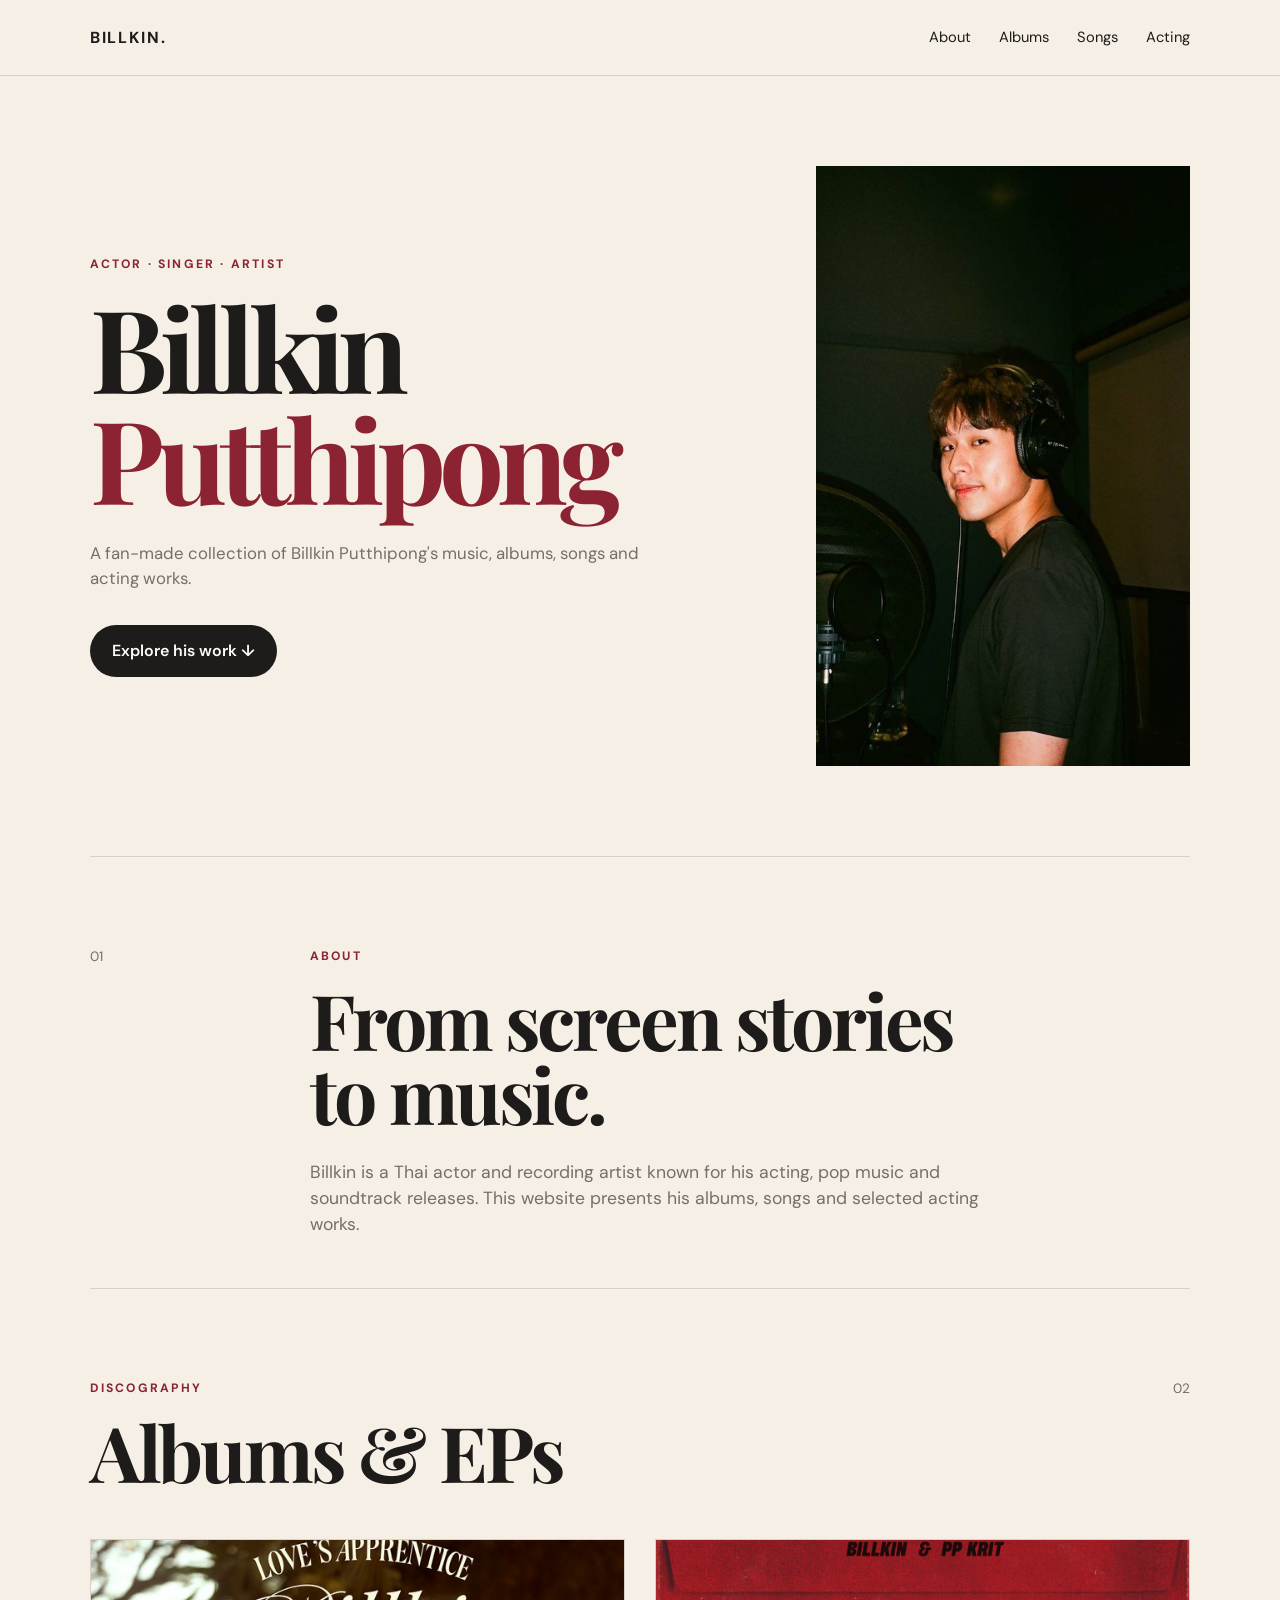
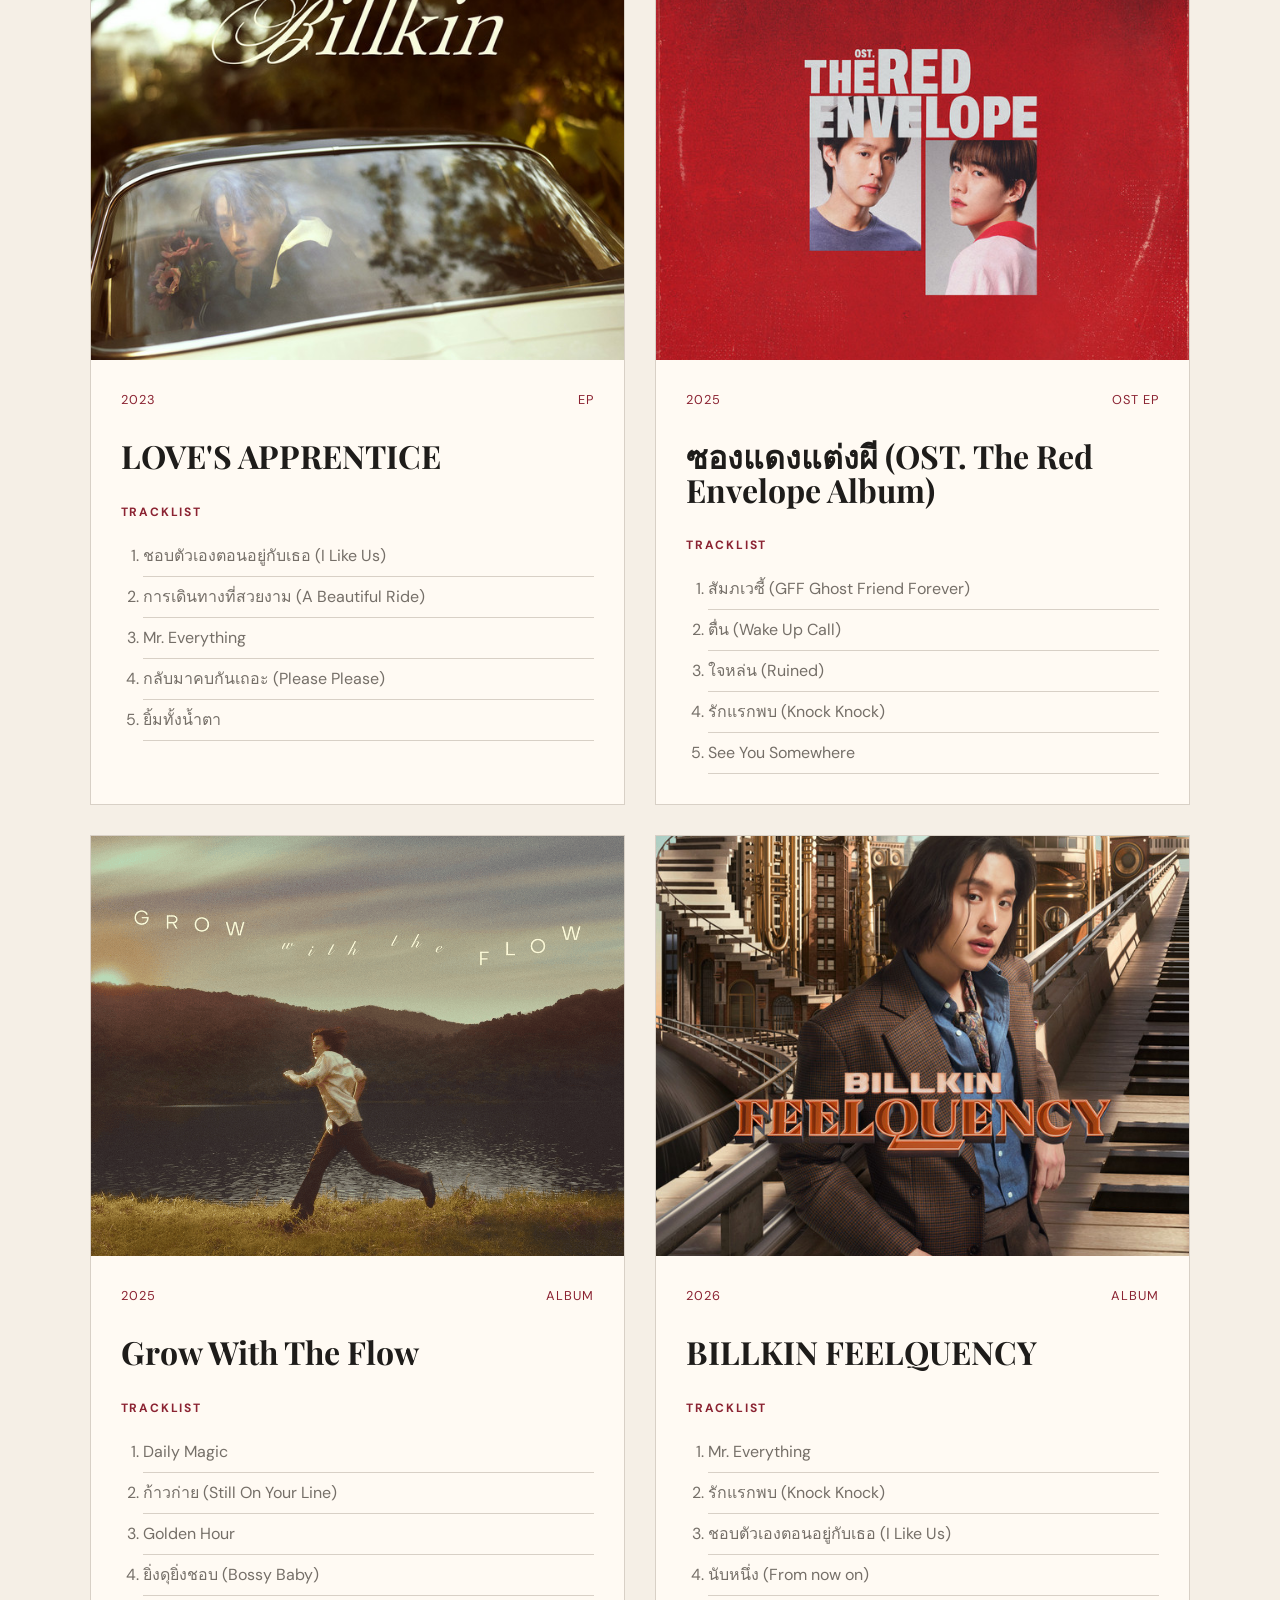
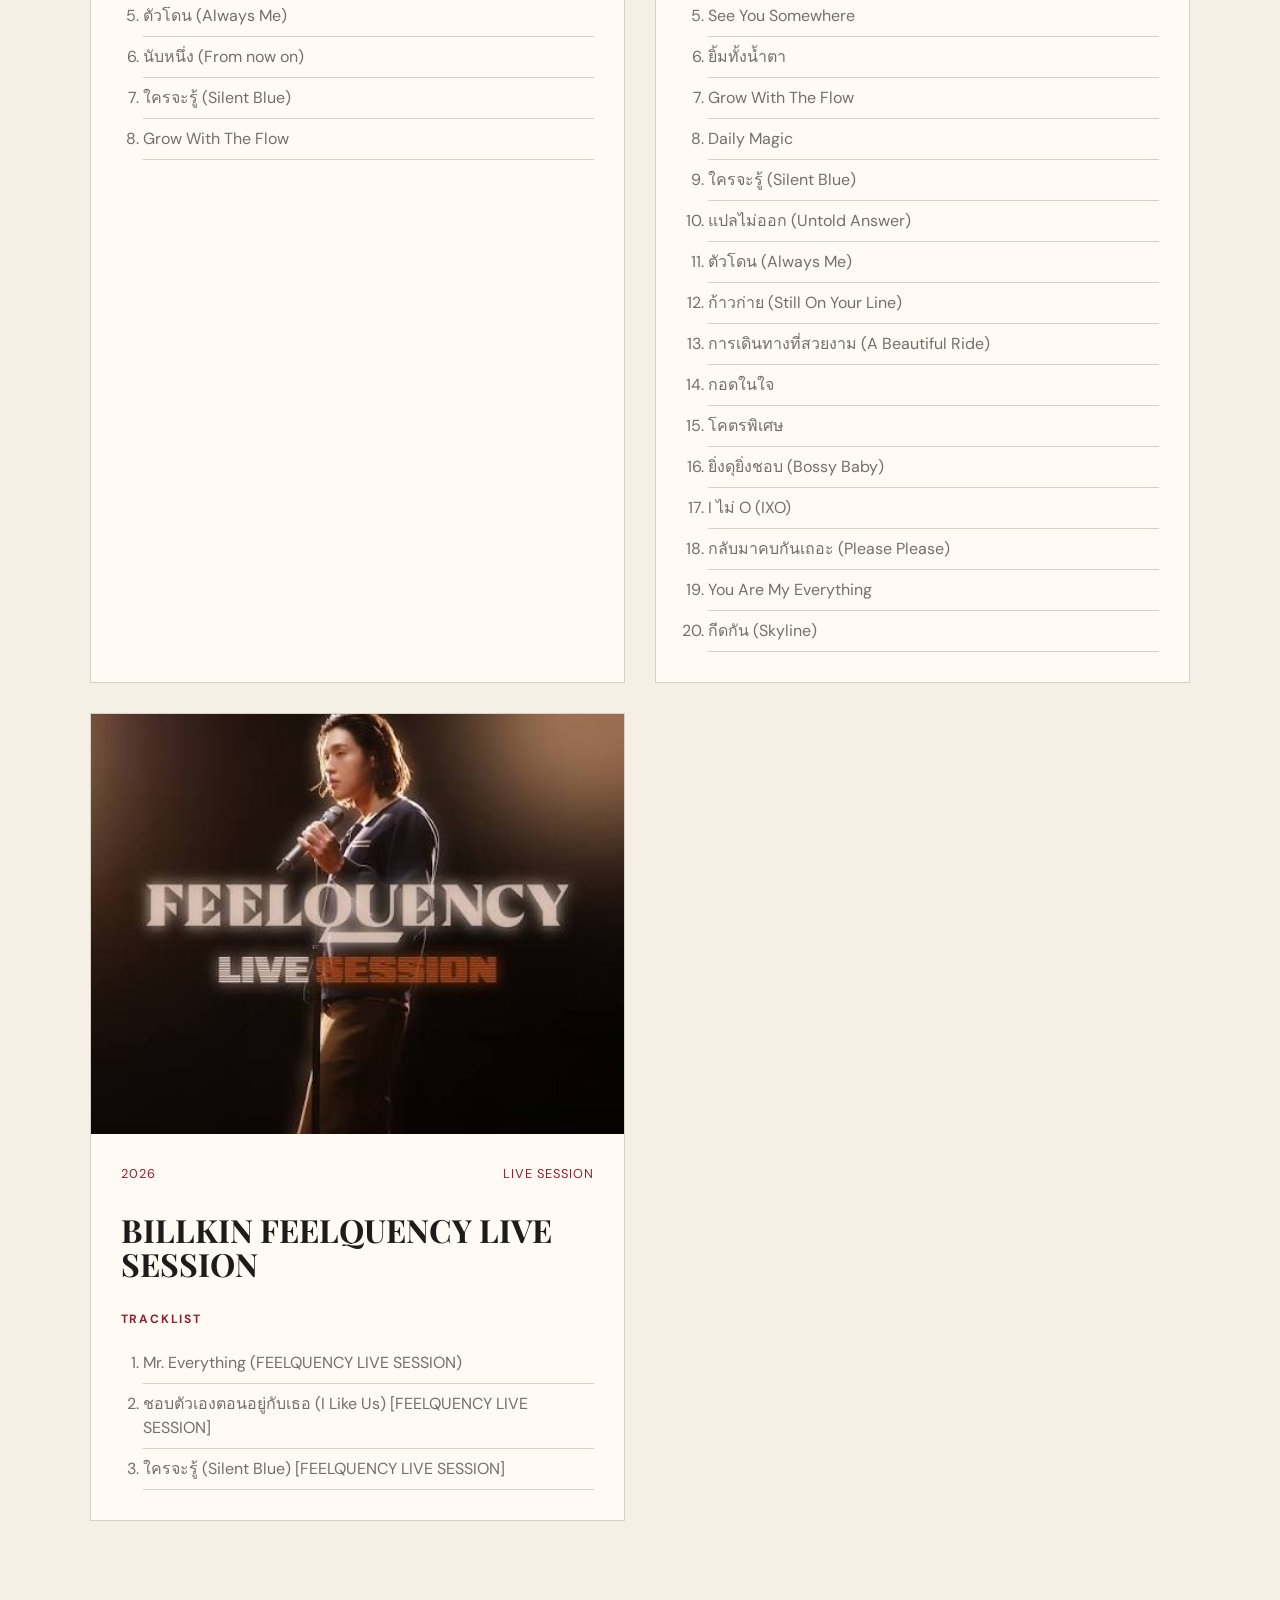
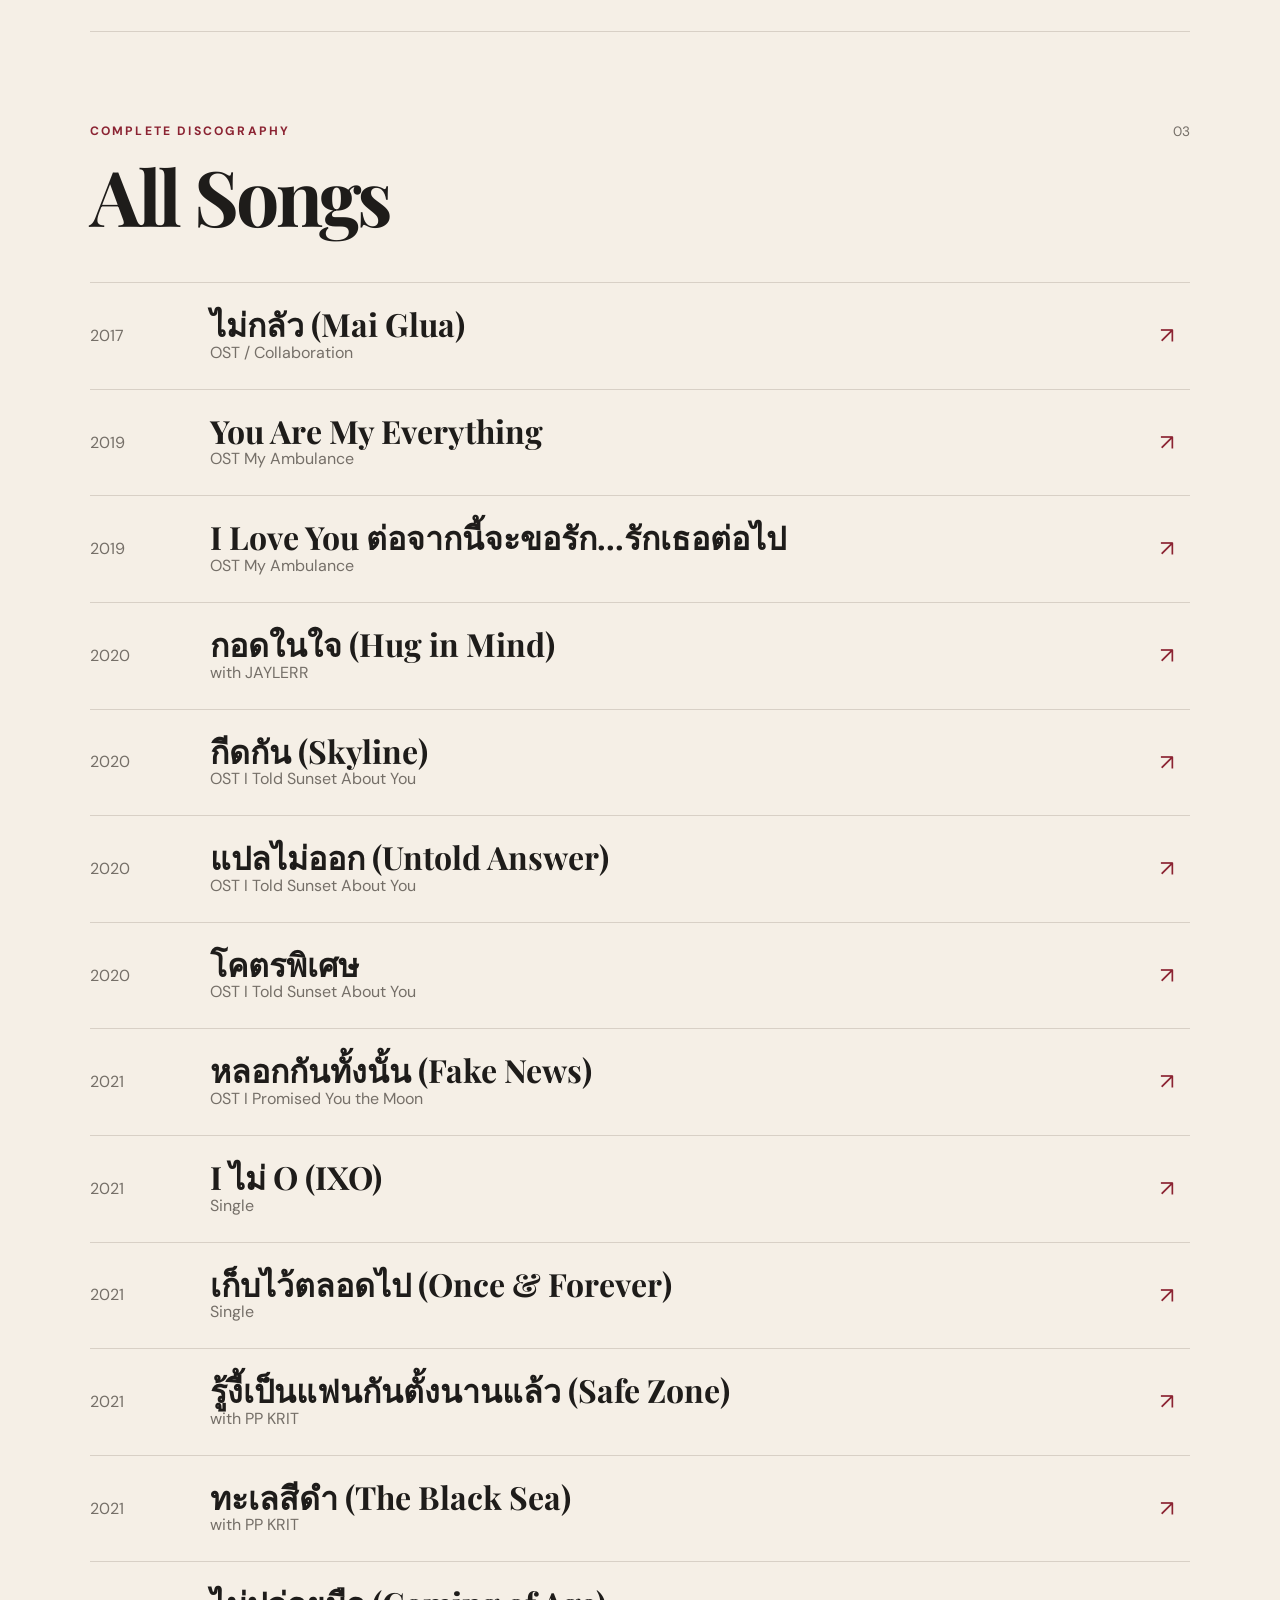
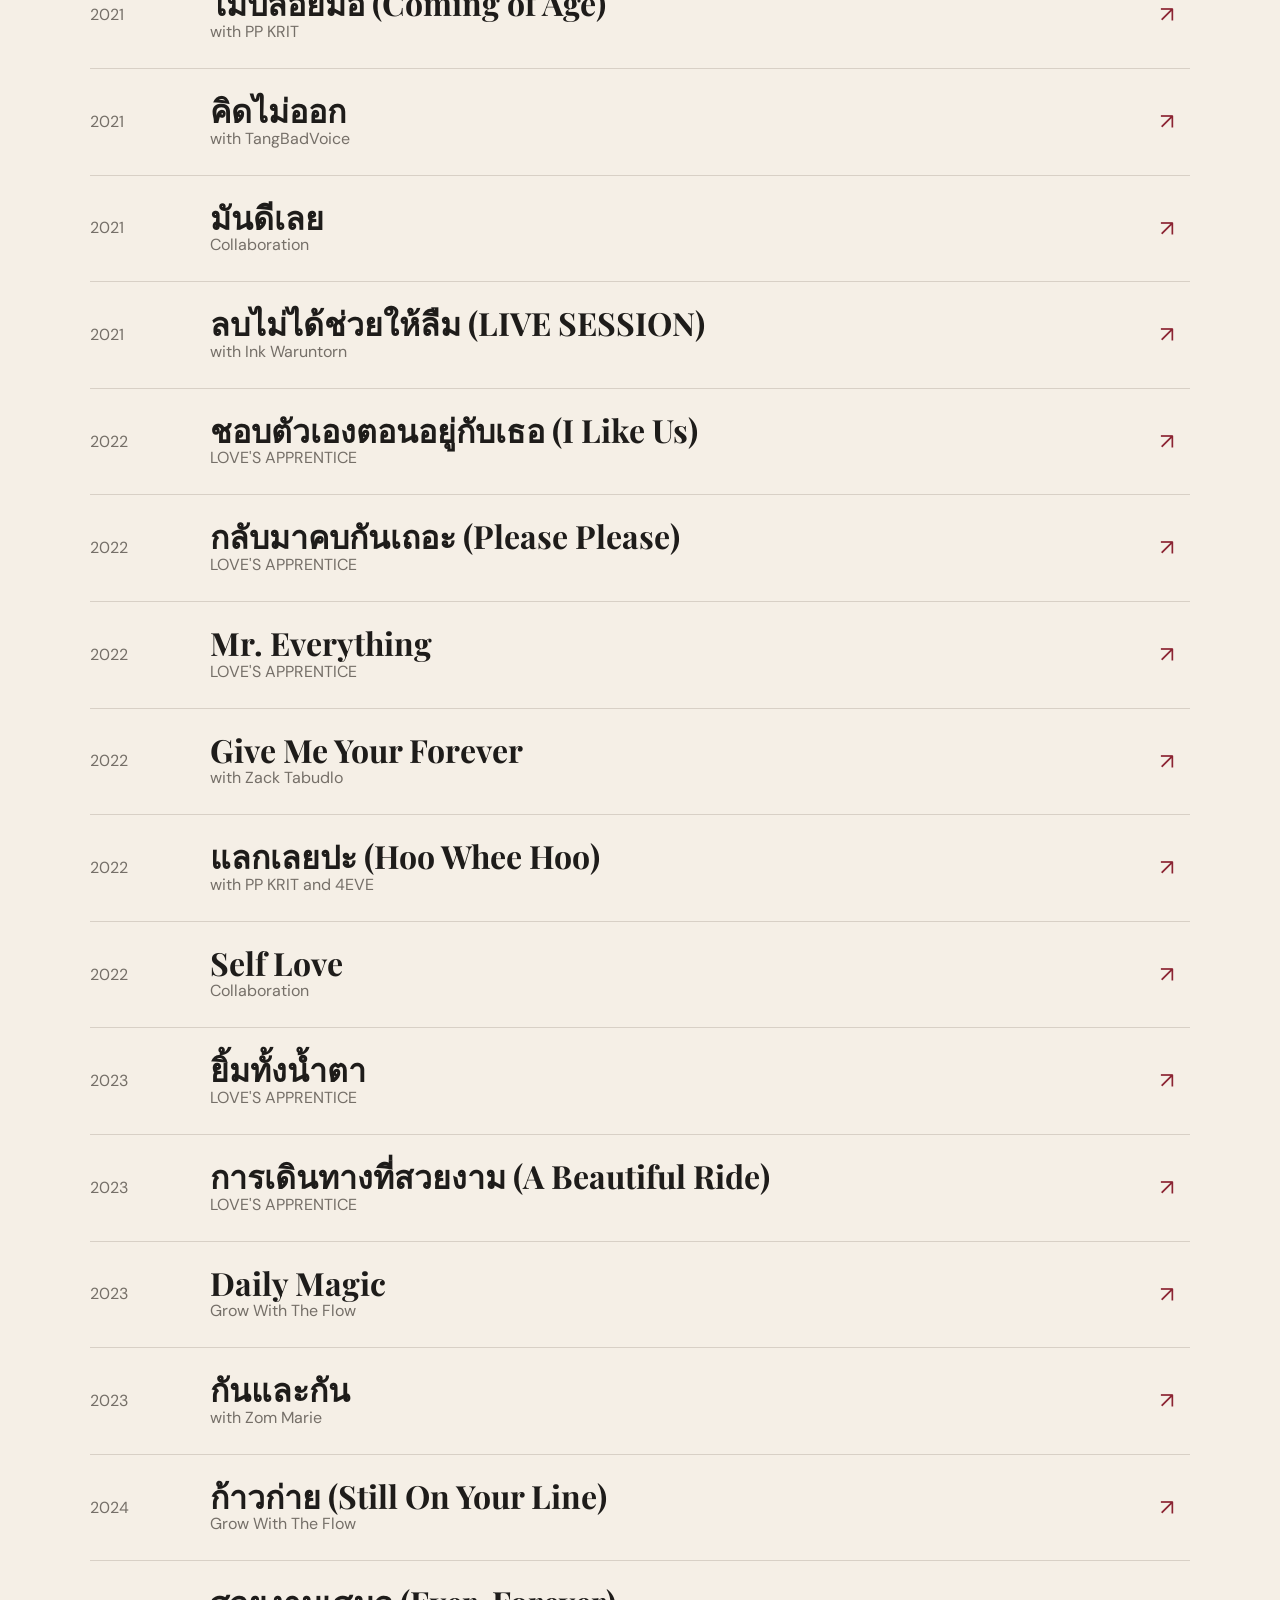
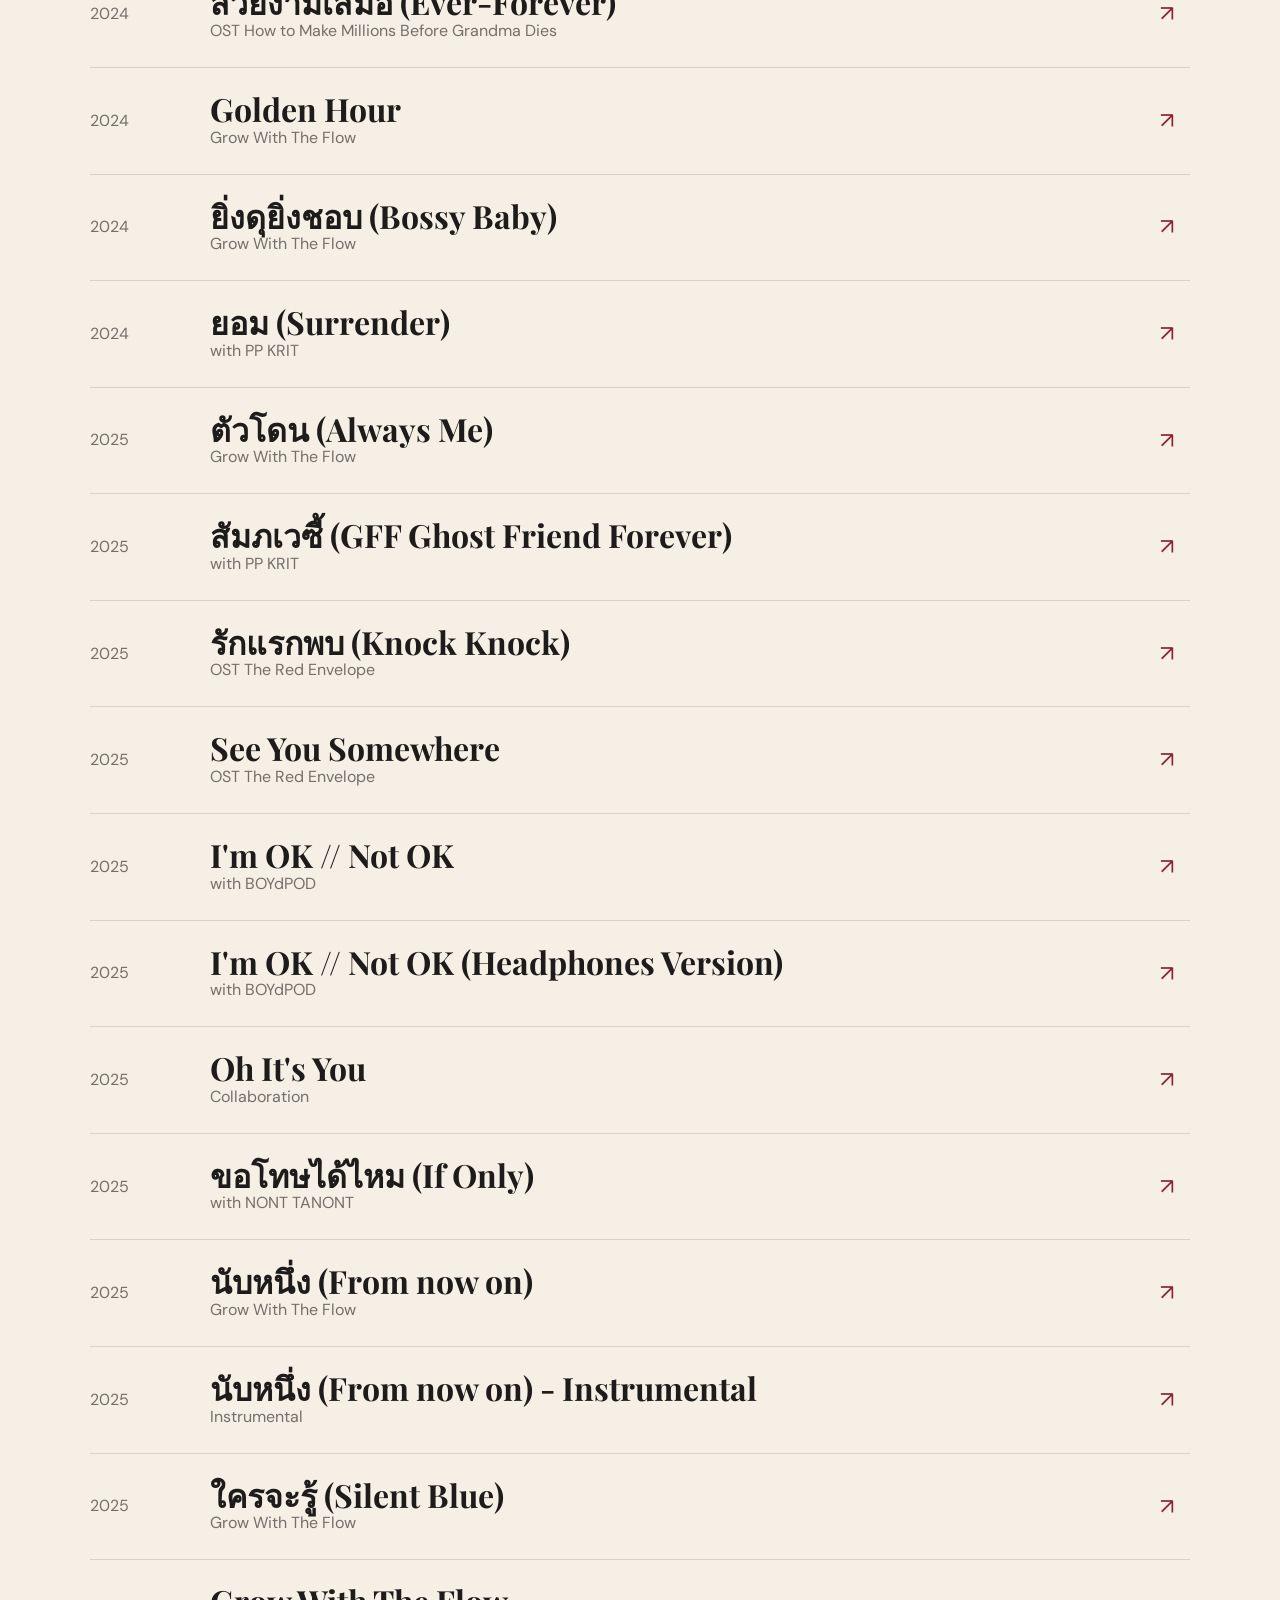
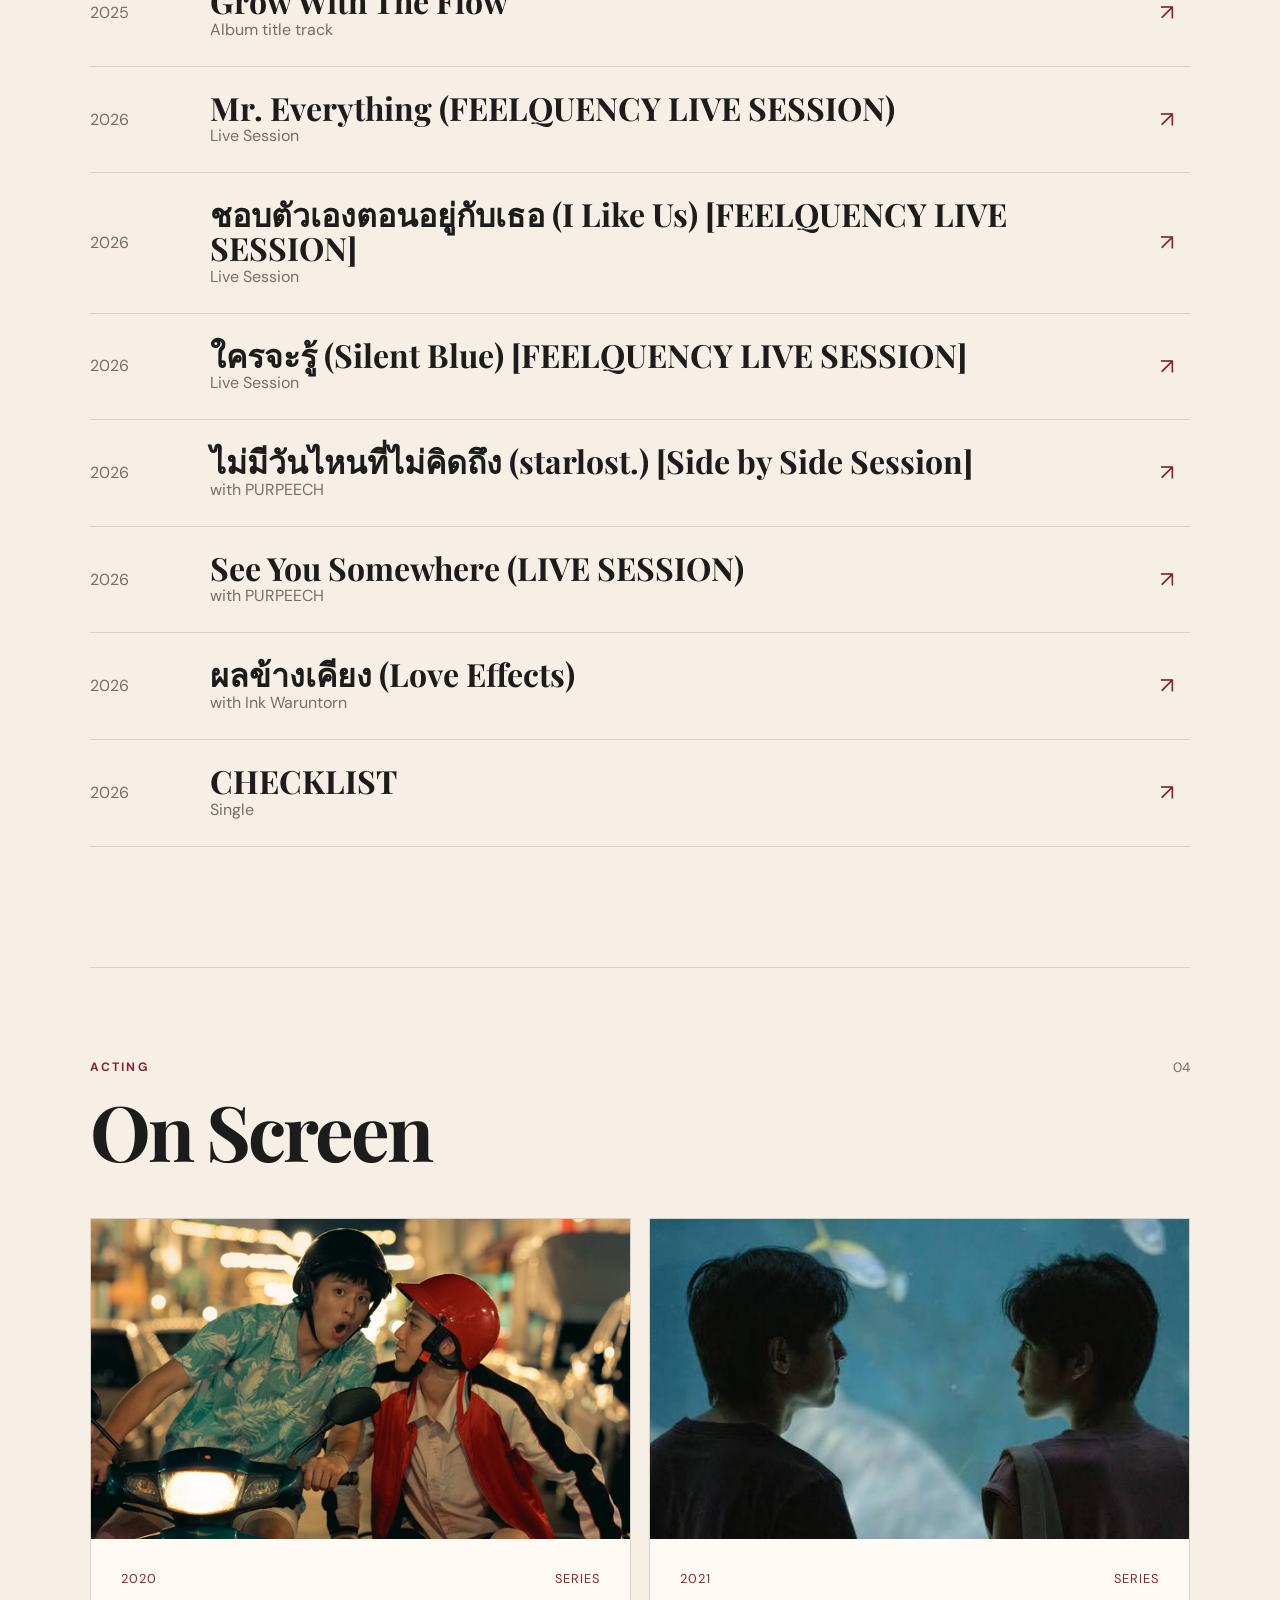
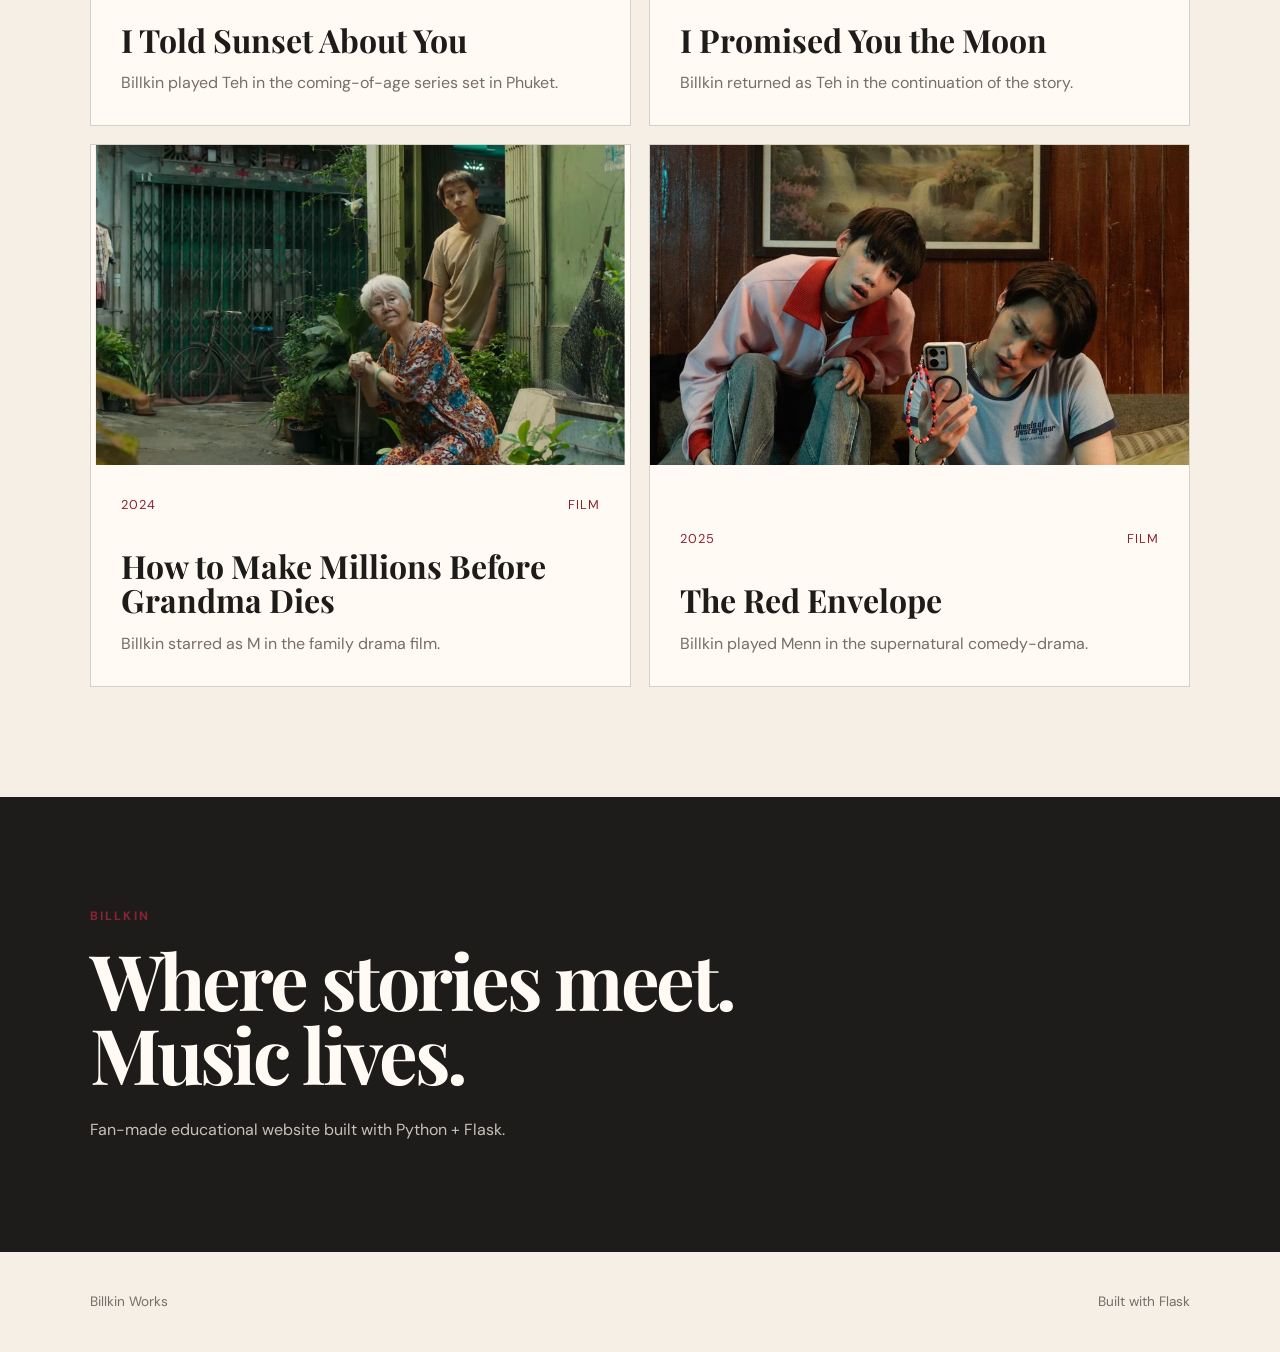
==== commit 695d182b: "Add Billkin site at /billkin" ====
--- a/docs/index.html
+++ b/docs/index.html
@@ -1,117 +1,2979 @@
-<!doctype html>
-<html lang="en" data-theme="sunset">
+<!DOCTYPE html>
+<html lang="en">
+
 <head>
-<meta charset="utf-8">
-<meta name="viewport" content="width=device-width, initial-scale=1">
-<title>Billkin | Works</title>
-<meta name="description" content="Fan-made collection of Billkin's albums, songs and acting works.">
-<link href="https://fonts.googleapis.com/css2?family=Sora:wght@600;800&family=Figtree:wght@400;500&family=Noto+Sans+Thai:wght@400;600&display=swap" rel="stylesheet">
-<link rel="stylesheet" href="style.css">
+    <meta charset="UTF-8">
+    <meta name="viewport" content="width=device-width, initial-scale=1.0">
+
+    <title>Billkin | Works</title>
+
+    <link rel="preconnect" href="https://fonts.googleapis.com">
+    <link rel="preconnect" href="https://fonts.gstatic.com" crossorigin>
+
+    <link
+        href="https://fonts.googleapis.com/css2?family=DM+Sans:wght@400;500;600;700&family=Playfair+Display:wght@600;700&display=swap"
+        rel="stylesheet"
+    >
+
+    <link
+        rel="stylesheet"
+        href="static/style.css"
+    >
 </head>
+
+
 <body>
-<header class="bar">
-  <a class="logo" href="#home">BILLKIN.</a>
-  <nav><a href="#about">About</a><a href="#albums">Albums</a><a href="#music">Songs</a><a href="#acting">Acting</a></nav>
-  <div class="themes" role="group" aria-label="Theme">
-    <button data-set="sunset">Sunset</button><button data-set="piano">Piano</button><button data-set="studio">Studio</button>
-  </div>
-</header>
-<section id="home" class="hero">
-  <div>
-    <p class="tag">Actor · Singer · Artist</p>
-    <h1>Billkin <span>Putthipong</span></h1>
-    <p class="lead">A fan-made collection of Billkin Putthipong's music, albums, songs and acting works.</p>
-    <a class="btn" href="#albums">Explore his work ↓</a>
-  </div>
-  <img src="img/studio.jpg" alt="Billkin Putthipong in a recording studio">
+
+
+<!-- NAVIGATION -->
+
+<nav>
+
+    <a class="logo" href="#home">
+        BILLKIN.
+    </a>
+
+    <div class="nav-links">
+
+        <a href="#about">About</a>
+
+        <a href="#albums">Albums</a>
+
+        <a href="#music">Songs</a>
+
+        <a href="#acting">Acting</a>
+
+    </div>
+
+</nav>
+
+
+
+<main>
+
+
+<!-- HERO -->
+
+<section class="hero" id="home">
+
+    <div class="hero-copy">
+
+        <p class="eyebrow">
+            ACTOR · SINGER · ARTIST
+        </p>
+
+        <h1>
+            Billkin
+            <br>
+            <span>Putthipong</span>
+        </h1>
+
+        <p class="intro">
+            A fan-made collection of Billkin Putthipong's
+            music, albums, songs and acting works.
+        </p>
+
+        <a class="button" href="#albums">
+            Explore his work ↓
+        </a>
+
+    </div>
+
+
+    <div class="hero-image">
+
+        <img
+            src="static/images/Billkin.jpg"
+            alt="Billkin Putthipong"
+        >
+
+    </div>
+
 </section>
-<main>
-<section id="about" class="about">
-  <p class="num">01</p>
-  <div><p class="tag">About</p><h2>From screen stories to music.</h2></div>
-  <div class="copy"><p>Billkin is a Thai actor and recording artist known for his acting, pop music and soundtrack releases.</p>
-  <p>This website presents his albums, songs and selected acting works.</p></div>
+
+
+
+<!-- ABOUT -->
+
+<section class="about" id="about">
+
+    <p class="section-number">
+        01
+    </p>
+
+    <div>
+
+        <p class="eyebrow">
+            ABOUT
+        </p>
+
+        <h2>
+            From screen stories
+            <br>
+            to music.
+        </h2>
+
+        <p class="body-copy">
+
+            Billkin is a Thai actor and recording artist
+            known for his acting, pop music and soundtrack releases.
+
+            This website presents his albums, songs
+            and selected acting works.
+
+        </p>
+
+    </div>
+
 </section>
-<section id="albums"><p class="num">02</p><p class="tag">Discography</p><h2>Albums &amp; EPs</h2>
-<article class="album"><img src="img/loves-apprentice.jpeg" alt="LOVE&#x27;S APPRENTICE cover" loading="lazy"><div><p class="tag">2023 EP</p><h3>LOVE&#x27;S APPRENTICE</h3><details open><summary>Tracklist</summary><ol><li>ชอบตัวเองตอนอยู่กับเธอ (I Like Us)</li><li>การเดินทางที่สวยงาม (A Beautiful Ride)</li><li>Mr. Everything</li><li>กลับมาคบกันเถอะ (Please Please)</li><li>ยิ้มทั้งน้ำตา</li></ol></details></div></article>
-<article class="album"><img src="img/red-envelope-ost.jpeg" alt="ซองแดงแต่งผี (OST. The Red Envelope Album) cover" loading="lazy"><div><p class="tag">2025 OST EP</p><h3>ซองแดงแต่งผี (OST. The Red Envelope Album)</h3><details open><summary>Tracklist</summary><ol><li>สัมภเวซี้ (GFF Ghost Friend Forever)</li><li>ตื่น (Wake Up Call)</li><li>ใจหล่น (Ruined)</li><li>รักแรกพบ (Knock Knock)</li><li>See You Somewhere</li></ol></details></div></article>
-<article class="album"><img src="img/grow-with-the-flow.jpeg" alt="Grow With The Flow cover" loading="lazy"><div><p class="tag">2025 Album</p><h3>Grow With The Flow</h3><details open><summary>Tracklist</summary><ol><li>Daily Magic</li><li>ก้าวก่าย (Still On Your Line)</li><li>Golden Hour</li><li>ยิ่งดุยิ่งชอบ (Bossy Baby)</li><li>ตัวโดน (Always Me)</li><li>นับหนึ่ง (From now on)</li><li>ใครจะรู้ (Silent Blue)</li><li>Grow With The Flow</li></ol></details></div></article>
-<article class="album"><img src="img/feelquency.jpeg" alt="BILLKIN FEELQUENCY cover" loading="lazy"><div><p class="tag">2026 Album</p><h3>BILLKIN FEELQUENCY</h3><details open><summary>Tracklist</summary><ol><li>Mr. Everything</li><li>รักแรกพบ (Knock Knock)</li><li>ชอบตัวเองตอนอยู่กับเธอ (I Like Us)</li><li>นับหนึ่ง (From now on)</li><li>See You Somewhere</li><li>ยิ้มทั้งน้ำตา</li><li>Grow With The Flow</li><li>Daily Magic</li><li>ใครจะรู้ (Silent Blue)</li><li>แปลไม่ออก (Untold Answer)</li><li>ตัวโดน (Always Me)</li><li>ก้าวก่าย (Still On Your Line)</li><li>การเดินทางที่สวยงาม (A Beautiful Ride)</li><li>กอดในใจ</li><li>โคตรพิเศษ</li><li>ยิ่งดุยิ่งชอบ (Bossy Baby)</li><li>I ไม่ O (IXO)</li><li>กลับมาคบกันเถอะ (Please Please)</li><li>You Are My Everything</li><li>กีดกัน (Skyline)</li></ol></details></div></article>
-<article class="album"><img src="img/feelquency-live.jpeg" alt="BILLKIN FEELQUENCY LIVE SESSION cover" loading="lazy"><div><p class="tag">2026 Live Session</p><h3>BILLKIN FEELQUENCY LIVE SESSION</h3><details open><summary>Tracklist</summary><ol><li>Mr. Everything (FEELQUENCY LIVE SESSION)</li><li>ชอบตัวเองตอนอยู่กับเธอ (I Like Us) [FEELQUENCY LIVE SESSION]</li><li>ใครจะรู้ (Silent Blue) [FEELQUENCY LIVE SESSION]</li></ol></details></div></article>
+
+
+
+<!-- ALBUMS -->
+
+<section id="albums">
+
+    <div class="section-heading">
+
+        <div>
+            <p class="eyebrow">DISCOGRAPHY</p>
+            <h2>Albums & EPs</h2>
+        </div>
+
+        <p class="section-number">02</p>
+
+    </div>
+
+
+    <div class="album-grid">
+
+        
+
+        <article class="album-card">
+
+            <img
+                class="album-image"
+                src="static/images/loves_apprentice.jpeg"
+                alt="LOVE&#39;S APPRENTICE"
+            >
+
+            <div class="album-content">
+
+                <div class="album-header">
+                    <span>2023</span>
+                    <span>EP</span>
+                </div>
+
+                <h3>LOVE&#39;S APPRENTICE</h3>
+
+                <p class="track-title">
+                    TRACKLIST
+                </p>
+
+                <ol class="track-list">
+
+                    
+                    <li>ชอบตัวเองตอนอยู่กับเธอ (I Like Us)</li>
+                    
+                    <li>การเดินทางที่สวยงาม (A Beautiful Ride)</li>
+                    
+                    <li>Mr. Everything</li>
+                    
+                    <li>กลับมาคบกันเถอะ (Please Please)</li>
+                    
+                    <li>ยิ้มทั้งน้ำตา</li>
+                    
+
+                </ol>
+
+            </div>
+
+        </article>
+
+        
+
+        <article class="album-card">
+
+            <img
+                class="album-image"
+                src="static/images/red_envelope_ost.jpeg"
+                alt="ซองแดงแต่งผี (OST. The Red Envelope Album)"
+            >
+
+            <div class="album-content">
+
+                <div class="album-header">
+                    <span>2025</span>
+                    <span>OST EP</span>
+                </div>
+
+                <h3>ซองแดงแต่งผี (OST. The Red Envelope Album)</h3>
+
+                <p class="track-title">
+                    TRACKLIST
+                </p>
+
+                <ol class="track-list">
+
+                    
+                    <li>สัมภเวซี้ (GFF Ghost Friend Forever)</li>
+                    
+                    <li>ตื่น (Wake Up Call)</li>
+                    
+                    <li>ใจหล่น (Ruined)</li>
+                    
+                    <li>รักแรกพบ (Knock Knock)</li>
+                    
+                    <li>See You Somewhere</li>
+                    
+
+                </ol>
+
+            </div>
+
+        </article>
+
+        
+
+        <article class="album-card">
+
+            <img
+                class="album-image"
+                src="static/images/grow_with_the_flow.jpeg"
+                alt="Grow With The Flow"
+            >
+
+            <div class="album-content">
+
+                <div class="album-header">
+                    <span>2025</span>
+                    <span>Album</span>
+                </div>
+
+                <h3>Grow With The Flow</h3>
+
+                <p class="track-title">
+                    TRACKLIST
+                </p>
+
+                <ol class="track-list">
+
+                    
+                    <li>Daily Magic</li>
+                    
+                    <li>ก้าวก่าย (Still On Your Line)</li>
+                    
+                    <li>Golden Hour</li>
+                    
+                    <li>ยิ่งดุยิ่งชอบ (Bossy Baby)</li>
+                    
+                    <li>ตัวโดน (Always Me)</li>
+                    
+                    <li>นับหนึ่ง (From now on)</li>
+                    
+                    <li>ใครจะรู้ (Silent Blue)</li>
+                    
+                    <li>Grow With The Flow</li>
+                    
+
+                </ol>
+
+            </div>
+
+        </article>
+
+        
+
+        <article class="album-card">
+
+            <img
+                class="album-image"
+                src="static/images/feelfrequency.jpeg"
+                alt="BILLKIN FEELQUENCY"
+            >
+
+            <div class="album-content">
+
+                <div class="album-header">
+                    <span>2026</span>
+                    <span>Album</span>
+                </div>
+
+                <h3>BILLKIN FEELQUENCY</h3>
+
+                <p class="track-title">
+                    TRACKLIST
+                </p>
+
+                <ol class="track-list">
+
+                    
+                    <li>Mr. Everything</li>
+                    
+                    <li>รักแรกพบ (Knock Knock)</li>
+                    
+                    <li>ชอบตัวเองตอนอยู่กับเธอ (I Like Us)</li>
+                    
+                    <li>นับหนึ่ง (From now on)</li>
+                    
+                    <li>See You Somewhere</li>
+                    
+                    <li>ยิ้มทั้งน้ำตา</li>
+                    
+                    <li>Grow With The Flow</li>
+                    
+                    <li>Daily Magic</li>
+                    
+                    <li>ใครจะรู้ (Silent Blue)</li>
+                    
+                    <li>แปลไม่ออก (Untold Answer)</li>
+                    
+                    <li>ตัวโดน (Always Me)</li>
+                    
+                    <li>ก้าวก่าย (Still On Your Line)</li>
+                    
+                    <li>การเดินทางที่สวยงาม (A Beautiful Ride)</li>
+                    
+                    <li>กอดในใจ</li>
+                    
+                    <li>โคตรพิเศษ</li>
+                    
+                    <li>ยิ่งดุยิ่งชอบ (Bossy Baby)</li>
+                    
+                    <li>I ไม่ O (IXO)</li>
+                    
+                    <li>กลับมาคบกันเถอะ (Please Please)</li>
+                    
+                    <li>You Are My Everything</li>
+                    
+                    <li>กีดกัน (Skyline)</li>
+                    
+
+                </ol>
+
+            </div>
+
+        </article>
+
+        
+
+        <article class="album-card">
+
+            <img
+                class="album-image"
+                src="static/images/feelfrequency_live_session.jpeg"
+                alt="BILLKIN FEELQUENCY LIVE SESSION"
+            >
+
+            <div class="album-content">
+
+                <div class="album-header">
+                    <span>2026</span>
+                    <span>Live Session</span>
+                </div>
+
+                <h3>BILLKIN FEELQUENCY LIVE SESSION</h3>
+
+                <p class="track-title">
+                    TRACKLIST
+                </p>
+
+                <ol class="track-list">
+
+                    
+                    <li>Mr. Everything (FEELQUENCY LIVE SESSION)</li>
+                    
+                    <li>ชอบตัวเองตอนอยู่กับเธอ (I Like Us) [FEELQUENCY LIVE SESSION]</li>
+                    
+                    <li>ใครจะรู้ (Silent Blue) [FEELQUENCY LIVE SESSION]</li>
+                    
+
+                </ol>
+
+            </div>
+
+        </article>
+
+        
+
+    </div>
+
 </section>
-<section id="music"><p class="num">03</p><p class="tag">Complete discography</p><h2>All Songs</h2>
-<ul class="songs">
-<li><span class="yr">2017</span><span class="st">ไม่กลัว (Mai Glua)</span><span class="sn">OST / Collaboration</span><a href="https://open.spotify.com/search/Billkin%20%E0%B9%84%E0%B8%A1%E0%B9%88%E0%B8%81%E0%B8%A5%E0%B8%B1%E0%B8%A7%20%28Mai%20Glua%29" target="_blank" rel="noopener" aria-label="Search ไม่กลัว (Mai Glua) on Spotify">↗</a></li>
-<li><span class="yr">2019</span><span class="st">You Are My Everything</span><span class="sn">OST My Ambulance</span><a href="https://open.spotify.com/search/Billkin%20You%20Are%20My%20Everything" target="_blank" rel="noopener" aria-label="Search You Are My Everything on Spotify">↗</a></li>
-<li><span class="yr">2019</span><span class="st">I Love You ต่อจากนี้จะขอรัก...รักเธอต่อไป</span><span class="sn">OST My Ambulance</span><a href="https://open.spotify.com/search/Billkin%20I%20Love%20You%20%E0%B8%95%E0%B9%88%E0%B8%AD%E0%B8%88%E0%B8%B2%E0%B8%81%E0%B8%99%E0%B8%B5%E0%B9%89%E0%B8%88%E0%B8%B0%E0%B8%82%E0%B8%AD%E0%B8%A3%E0%B8%B1%E0%B8%81...%E0%B8%A3%E0%B8%B1%E0%B8%81%E0%B9%80%E0%B8%98%E0%B8%AD%E0%B8%95%E0%B9%88%E0%B8%AD%E0%B9%84%E0%B8%9B" target="_blank" rel="noopener" aria-label="Search I Love You ต่อจากนี้จะขอรัก...รักเธอต่อไป on Spotify">↗</a></li>
-<li><span class="yr">2020</span><span class="st">กอดในใจ (Hug in Mind)</span><span class="sn">with JAYLERR</span><a href="https://open.spotify.com/search/Billkin%20%E0%B8%81%E0%B8%AD%E0%B8%94%E0%B9%83%E0%B8%99%E0%B9%83%E0%B8%88%20%28Hug%20in%20Mind%29" target="_blank" rel="noopener" aria-label="Search กอดในใจ (Hug in Mind) on Spotify">↗</a></li>
-<li><span class="yr">2020</span><span class="st">กีดกัน (Skyline)</span><span class="sn">OST I Told Sunset About You</span><a href="https://open.spotify.com/search/Billkin%20%E0%B8%81%E0%B8%B5%E0%B8%94%E0%B8%81%E0%B8%B1%E0%B8%99%20%28Skyline%29" target="_blank" rel="noopener" aria-label="Search กีดกัน (Skyline) on Spotify">↗</a></li>
-<li><span class="yr">2020</span><span class="st">แปลไม่ออก (Untold Answer)</span><span class="sn">OST I Told Sunset About You</span><a href="https://open.spotify.com/search/Billkin%20%E0%B9%81%E0%B8%9B%E0%B8%A5%E0%B9%84%E0%B8%A1%E0%B9%88%E0%B8%AD%E0%B8%AD%E0%B8%81%20%28Untold%20Answer%29" target="_blank" rel="noopener" aria-label="Search แปลไม่ออก (Untold Answer) on Spotify">↗</a></li>
-<li><span class="yr">2020</span><span class="st">โคตรพิเศษ</span><span class="sn">OST I Told Sunset About You</span><a href="https://open.spotify.com/search/Billkin%20%E0%B9%82%E0%B8%84%E0%B8%95%E0%B8%A3%E0%B8%9E%E0%B8%B4%E0%B9%80%E0%B8%A8%E0%B8%A9" target="_blank" rel="noopener" aria-label="Search โคตรพิเศษ on Spotify">↗</a></li>
-<li><span class="yr">2021</span><span class="st">หลอกกันทั้งนั้น (Fake News)</span><span class="sn">OST I Promised You the Moon</span><a href="https://open.spotify.com/search/Billkin%20%E0%B8%AB%E0%B8%A5%E0%B8%AD%E0%B8%81%E0%B8%81%E0%B8%B1%E0%B8%99%E0%B8%97%E0%B8%B1%E0%B9%89%E0%B8%87%E0%B8%99%E0%B8%B1%E0%B9%89%E0%B8%99%20%28Fake%20News%29" target="_blank" rel="noopener" aria-label="Search หลอกกันทั้งนั้น (Fake News) on Spotify">↗</a></li>
-<li><span class="yr">2021</span><span class="st">I ไม่ O (IXO)</span><span class="sn">Single</span><a href="https://open.spotify.com/search/Billkin%20I%20%E0%B9%84%E0%B8%A1%E0%B9%88%20O%20%28IXO%29" target="_blank" rel="noopener" aria-label="Search I ไม่ O (IXO) on Spotify">↗</a></li>
-<li><span class="yr">2021</span><span class="st">เก็บไว้ตลอดไป (Once &amp; Forever)</span><span class="sn">Single</span><a href="https://open.spotify.com/search/Billkin%20%E0%B9%80%E0%B8%81%E0%B9%87%E0%B8%9A%E0%B9%84%E0%B8%A7%E0%B9%89%E0%B8%95%E0%B8%A5%E0%B8%AD%E0%B8%94%E0%B9%84%E0%B8%9B%20%28Once%20%26%20Forever%29" target="_blank" rel="noopener" aria-label="Search เก็บไว้ตลอดไป (Once &amp; Forever) on Spotify">↗</a></li>
-<li><span class="yr">2021</span><span class="st">รู้งี้เป็นแฟนกันตั้งนานแล้ว (Safe Zone)</span><span class="sn">with PP KRIT</span><a href="https://open.spotify.com/search/Billkin%20%E0%B8%A3%E0%B8%B9%E0%B9%89%E0%B8%87%E0%B8%B5%E0%B9%89%E0%B9%80%E0%B8%9B%E0%B9%87%E0%B8%99%E0%B9%81%E0%B8%9F%E0%B8%99%E0%B8%81%E0%B8%B1%E0%B8%99%E0%B8%95%E0%B8%B1%E0%B9%89%E0%B8%87%E0%B8%99%E0%B8%B2%E0%B8%99%E0%B9%81%E0%B8%A5%E0%B9%89%E0%B8%A7%20%28Safe%20Zone%29" target="_blank" rel="noopener" aria-label="Search รู้งี้เป็นแฟนกันตั้งนานแล้ว (Safe Zone) on Spotify">↗</a></li>
-<li><span class="yr">2021</span><span class="st">ทะเลสีดำ (The Black Sea)</span><span class="sn">with PP KRIT</span><a href="https://open.spotify.com/search/Billkin%20%E0%B8%97%E0%B8%B0%E0%B9%80%E0%B8%A5%E0%B8%AA%E0%B8%B5%E0%B8%94%E0%B8%B3%20%28The%20Black%20Sea%29" target="_blank" rel="noopener" aria-label="Search ทะเลสีดำ (The Black Sea) on Spotify">↗</a></li>
-<li><span class="yr">2021</span><span class="st">ไม่ปล่อยมือ (Coming of Age)</span><span class="sn">with PP KRIT</span><a href="https://open.spotify.com/search/Billkin%20%E0%B9%84%E0%B8%A1%E0%B9%88%E0%B8%9B%E0%B8%A5%E0%B9%88%E0%B8%AD%E0%B8%A2%E0%B8%A1%E0%B8%B7%E0%B8%AD%20%28Coming%20of%20Age%29" target="_blank" rel="noopener" aria-label="Search ไม่ปล่อยมือ (Coming of Age) on Spotify">↗</a></li>
-<li><span class="yr">2021</span><span class="st">คิดไม่ออก</span><span class="sn">with TangBadVoice</span><a href="https://open.spotify.com/search/Billkin%20%E0%B8%84%E0%B8%B4%E0%B8%94%E0%B9%84%E0%B8%A1%E0%B9%88%E0%B8%AD%E0%B8%AD%E0%B8%81" target="_blank" rel="noopener" aria-label="Search คิดไม่ออก on Spotify">↗</a></li>
-<li><span class="yr">2021</span><span class="st">มันดีเลย</span><span class="sn">Collaboration</span><a href="https://open.spotify.com/search/Billkin%20%E0%B8%A1%E0%B8%B1%E0%B8%99%E0%B8%94%E0%B8%B5%E0%B9%80%E0%B8%A5%E0%B8%A2" target="_blank" rel="noopener" aria-label="Search มันดีเลย on Spotify">↗</a></li>
-<li><span class="yr">2021</span><span class="st">ลบไม่ได้ช่วยให้ลืม (LIVE SESSION)</span><span class="sn">with Ink Waruntorn</span><a href="https://open.spotify.com/search/Billkin%20%E0%B8%A5%E0%B8%9A%E0%B9%84%E0%B8%A1%E0%B9%88%E0%B9%84%E0%B8%94%E0%B9%89%E0%B8%8A%E0%B9%88%E0%B8%A7%E0%B8%A2%E0%B9%83%E0%B8%AB%E0%B9%89%E0%B8%A5%E0%B8%B7%E0%B8%A1%20%28LIVE%20SESSION%29" target="_blank" rel="noopener" aria-label="Search ลบไม่ได้ช่วยให้ลืม (LIVE SESSION) on Spotify">↗</a></li>
-<li><span class="yr">2022</span><span class="st">ชอบตัวเองตอนอยู่กับเธอ (I Like Us)</span><span class="sn">LOVE&#x27;S APPRENTICE</span><a href="https://open.spotify.com/search/Billkin%20%E0%B8%8A%E0%B8%AD%E0%B8%9A%E0%B8%95%E0%B8%B1%E0%B8%A7%E0%B9%80%E0%B8%AD%E0%B8%87%E0%B8%95%E0%B8%AD%E0%B8%99%E0%B8%AD%E0%B8%A2%E0%B8%B9%E0%B9%88%E0%B8%81%E0%B8%B1%E0%B8%9A%E0%B9%80%E0%B8%98%E0%B8%AD%20%28I%20Like%20Us%29" target="_blank" rel="noopener" aria-label="Search ชอบตัวเองตอนอยู่กับเธอ (I Like Us) on Spotify">↗</a></li>
-<li><span class="yr">2022</span><span class="st">กลับมาคบกันเถอะ (Please Please)</span><span class="sn">LOVE&#x27;S APPRENTICE</span><a href="https://open.spotify.com/search/Billkin%20%E0%B8%81%E0%B8%A5%E0%B8%B1%E0%B8%9A%E0%B8%A1%E0%B8%B2%E0%B8%84%E0%B8%9A%E0%B8%81%E0%B8%B1%E0%B8%99%E0%B9%80%E0%B8%96%E0%B8%AD%E0%B8%B0%20%28Please%20Please%29" target="_blank" rel="noopener" aria-label="Search กลับมาคบกันเถอะ (Please Please) on Spotify">↗</a></li>
-<li><span class="yr">2022</span><span class="st">Mr. Everything</span><span class="sn">LOVE&#x27;S APPRENTICE</span><a href="https://open.spotify.com/search/Billkin%20Mr.%20Everything" target="_blank" rel="noopener" aria-label="Search Mr. Everything on Spotify">↗</a></li>
-<li><span class="yr">2022</span><span class="st">Give Me Your Forever</span><span class="sn">with Zack Tabudlo</span><a href="https://open.spotify.com/search/Billkin%20Give%20Me%20Your%20Forever" target="_blank" rel="noopener" aria-label="Search Give Me Your Forever on Spotify">↗</a></li>
-<li><span class="yr">2022</span><span class="st">แลกเลยปะ (Hoo Whee Hoo)</span><span class="sn">with PP KRIT and 4EVE</span><a href="https://open.spotify.com/search/Billkin%20%E0%B9%81%E0%B8%A5%E0%B8%81%E0%B9%80%E0%B8%A5%E0%B8%A2%E0%B8%9B%E0%B8%B0%20%28Hoo%20Whee%20Hoo%29" target="_blank" rel="noopener" aria-label="Search แลกเลยปะ (Hoo Whee Hoo) on Spotify">↗</a></li>
-<li><span class="yr">2022</span><span class="st">Self Love</span><span class="sn">Collaboration</span><a href="https://open.spotify.com/search/Billkin%20Self%20Love" target="_blank" rel="noopener" aria-label="Search Self Love on Spotify">↗</a></li>
-<li><span class="yr">2023</span><span class="st">ยิ้มทั้งน้ำตา</span><span class="sn">LOVE&#x27;S APPRENTICE</span><a href="https://open.spotify.com/search/Billkin%20%E0%B8%A2%E0%B8%B4%E0%B9%89%E0%B8%A1%E0%B8%97%E0%B8%B1%E0%B9%89%E0%B8%87%E0%B8%99%E0%B9%89%E0%B8%B3%E0%B8%95%E0%B8%B2" target="_blank" rel="noopener" aria-label="Search ยิ้มทั้งน้ำตา on Spotify">↗</a></li>
-<li><span class="yr">2023</span><span class="st">การเดินทางที่สวยงาม (A Beautiful Ride)</span><span class="sn">LOVE&#x27;S APPRENTICE</span><a href="https://open.spotify.com/search/Billkin%20%E0%B8%81%E0%B8%B2%E0%B8%A3%E0%B9%80%E0%B8%94%E0%B8%B4%E0%B8%99%E0%B8%97%E0%B8%B2%E0%B8%87%E0%B8%97%E0%B8%B5%E0%B9%88%E0%B8%AA%E0%B8%A7%E0%B8%A2%E0%B8%87%E0%B8%B2%E0%B8%A1%20%28A%20Beautiful%20Ride%29" target="_blank" rel="noopener" aria-label="Search การเดินทางที่สวยงาม (A Beautiful Ride) on Spotify">↗</a></li>
-<li><span class="yr">2023</span><span class="st">Daily Magic</span><span class="sn">Grow With The Flow</span><a href="https://open.spotify.com/search/Billkin%20Daily%20Magic" target="_blank" rel="noopener" aria-label="Search Daily Magic on Spotify">↗</a></li>
-<li><span class="yr">2023</span><span class="st">กันและกัน</span><span class="sn">with Zom Marie</span><a href="https://open.spotify.com/search/Billkin%20%E0%B8%81%E0%B8%B1%E0%B8%99%E0%B9%81%E0%B8%A5%E0%B8%B0%E0%B8%81%E0%B8%B1%E0%B8%99" target="_blank" rel="noopener" aria-label="Search กันและกัน on Spotify">↗</a></li>
-<li><span class="yr">2024</span><span class="st">ก้าวก่าย (Still On Your Line)</span><span class="sn">Grow With The Flow</span><a href="https://open.spotify.com/search/Billkin%20%E0%B8%81%E0%B9%89%E0%B8%B2%E0%B8%A7%E0%B8%81%E0%B9%88%E0%B8%B2%E0%B8%A2%20%28Still%20On%20Your%20Line%29" target="_blank" rel="noopener" aria-label="Search ก้าวก่าย (Still On Your Line) on Spotify">↗</a></li>
-<li><span class="yr">2024</span><span class="st">สวยงามเสมอ (Ever-Forever)</span><span class="sn">OST How to Make Millions Before Grandma Dies</span><a href="https://open.spotify.com/search/Billkin%20%E0%B8%AA%E0%B8%A7%E0%B8%A2%E0%B8%87%E0%B8%B2%E0%B8%A1%E0%B9%80%E0%B8%AA%E0%B8%A1%E0%B8%AD%20%28Ever-Forever%29" target="_blank" rel="noopener" aria-label="Search สวยงามเสมอ (Ever-Forever) on Spotify">↗</a></li>
-<li><span class="yr">2024</span><span class="st">Golden Hour</span><span class="sn">Grow With The Flow</span><a href="https://open.spotify.com/search/Billkin%20Golden%20Hour" target="_blank" rel="noopener" aria-label="Search Golden Hour on Spotify">↗</a></li>
-<li><span class="yr">2024</span><span class="st">ยิ่งดุยิ่งชอบ (Bossy Baby)</span><span class="sn">Grow With The Flow</span><a href="https://open.spotify.com/search/Billkin%20%E0%B8%A2%E0%B8%B4%E0%B9%88%E0%B8%87%E0%B8%94%E0%B8%B8%E0%B8%A2%E0%B8%B4%E0%B9%88%E0%B8%87%E0%B8%8A%E0%B8%AD%E0%B8%9A%20%28Bossy%20Baby%29" target="_blank" rel="noopener" aria-label="Search ยิ่งดุยิ่งชอบ (Bossy Baby) on Spotify">↗</a></li>
-<li><span class="yr">2024</span><span class="st">ยอม (Surrender)</span><span class="sn">with PP KRIT</span><a href="https://open.spotify.com/search/Billkin%20%E0%B8%A2%E0%B8%AD%E0%B8%A1%20%28Surrender%29" target="_blank" rel="noopener" aria-label="Search ยอม (Surrender) on Spotify">↗</a></li>
-<li><span class="yr">2025</span><span class="st">ตัวโดน (Always Me)</span><span class="sn">Grow With The Flow</span><a href="https://open.spotify.com/search/Billkin%20%E0%B8%95%E0%B8%B1%E0%B8%A7%E0%B9%82%E0%B8%94%E0%B8%99%20%28Always%20Me%29" target="_blank" rel="noopener" aria-label="Search ตัวโดน (Always Me) on Spotify">↗</a></li>
-<li><span class="yr">2025</span><span class="st">สัมภเวซี้ (GFF Ghost Friend Forever)</span><span class="sn">with PP KRIT</span><a href="https://open.spotify.com/search/Billkin%20%E0%B8%AA%E0%B8%B1%E0%B8%A1%E0%B8%A0%E0%B9%80%E0%B8%A7%E0%B8%8B%E0%B8%B5%E0%B9%89%20%28GFF%20Ghost%20Friend%20Forever%29" target="_blank" rel="noopener" aria-label="Search สัมภเวซี้ (GFF Ghost Friend Forever) on Spotify">↗</a></li>
-<li><span class="yr">2025</span><span class="st">รักแรกพบ (Knock Knock)</span><span class="sn">OST The Red Envelope</span><a href="https://open.spotify.com/search/Billkin%20%E0%B8%A3%E0%B8%B1%E0%B8%81%E0%B9%81%E0%B8%A3%E0%B8%81%E0%B8%9E%E0%B8%9A%20%28Knock%20Knock%29" target="_blank" rel="noopener" aria-label="Search รักแรกพบ (Knock Knock) on Spotify">↗</a></li>
-<li><span class="yr">2025</span><span class="st">See You Somewhere</span><span class="sn">OST The Red Envelope</span><a href="https://open.spotify.com/search/Billkin%20See%20You%20Somewhere" target="_blank" rel="noopener" aria-label="Search See You Somewhere on Spotify">↗</a></li>
-<li><span class="yr">2025</span><span class="st">I&#x27;m OK // Not OK</span><span class="sn">with BOYdPOD</span><a href="https://open.spotify.com/search/Billkin%20I%27m%20OK%20//%20Not%20OK" target="_blank" rel="noopener" aria-label="Search I&#x27;m OK // Not OK on Spotify">↗</a></li>
-<li><span class="yr">2025</span><span class="st">I&#x27;m OK // Not OK (Headphones Version)</span><span class="sn">with BOYdPOD</span><a href="https://open.spotify.com/search/Billkin%20I%27m%20OK%20//%20Not%20OK%20%28Headphones%20Version%29" target="_blank" rel="noopener" aria-label="Search I&#x27;m OK // Not OK (Headphones Version) on Spotify">↗</a></li>
-<li><span class="yr">2025</span><span class="st">Oh It&#x27;s You</span><span class="sn">Collaboration</span><a href="https://open.spotify.com/search/Billkin%20Oh%20It%27s%20You" target="_blank" rel="noopener" aria-label="Search Oh It&#x27;s You on Spotify">↗</a></li>
-<li><span class="yr">2025</span><span class="st">ขอโทษได้ไหม (If Only)</span><span class="sn">with NONT TANONT</span><a href="https://open.spotify.com/search/Billkin%20%E0%B8%82%E0%B8%AD%E0%B9%82%E0%B8%97%E0%B8%A9%E0%B9%84%E0%B8%94%E0%B9%89%E0%B9%84%E0%B8%AB%E0%B8%A1%20%28If%20Only%29" target="_blank" rel="noopener" aria-label="Search ขอโทษได้ไหม (If Only) on Spotify">↗</a></li>
-<li><span class="yr">2025</span><span class="st">นับหนึ่ง (From now on)</span><span class="sn">Grow With The Flow</span><a href="https://open.spotify.com/search/Billkin%20%E0%B8%99%E0%B8%B1%E0%B8%9A%E0%B8%AB%E0%B8%99%E0%B8%B6%E0%B9%88%E0%B8%87%20%28From%20now%20on%29" target="_blank" rel="noopener" aria-label="Search นับหนึ่ง (From now on) on Spotify">↗</a></li>
-<li><span class="yr">2025</span><span class="st">นับหนึ่ง (From now on) - Instrumental</span><span class="sn">Instrumental</span><a href="https://open.spotify.com/search/Billkin%20%E0%B8%99%E0%B8%B1%E0%B8%9A%E0%B8%AB%E0%B8%99%E0%B8%B6%E0%B9%88%E0%B8%87%20%28From%20now%20on%29%20-%20Instrumental" target="_blank" rel="noopener" aria-label="Search นับหนึ่ง (From now on) - Instrumental on Spotify">↗</a></li>
-<li><span class="yr">2025</span><span class="st">ใครจะรู้ (Silent Blue)</span><span class="sn">Grow With The Flow</span><a href="https://open.spotify.com/search/Billkin%20%E0%B9%83%E0%B8%84%E0%B8%A3%E0%B8%88%E0%B8%B0%E0%B8%A3%E0%B8%B9%E0%B9%89%20%28Silent%20Blue%29" target="_blank" rel="noopener" aria-label="Search ใครจะรู้ (Silent Blue) on Spotify">↗</a></li>
-<li><span class="yr">2025</span><span class="st">Grow With The Flow</span><span class="sn">Album title track</span><a href="https://open.spotify.com/search/Billkin%20Grow%20With%20The%20Flow" target="_blank" rel="noopener" aria-label="Search Grow With The Flow on Spotify">↗</a></li>
-<li><span class="yr">2026</span><span class="st">Mr. Everything (FEELQUENCY LIVE SESSION)</span><span class="sn">Live Session</span><a href="https://open.spotify.com/search/Billkin%20Mr.%20Everything%20%28FEELQUENCY%20LIVE%20SESSION%29" target="_blank" rel="noopener" aria-label="Search Mr. Everything (FEELQUENCY LIVE SESSION) on Spotify">↗</a></li>
-<li><span class="yr">2026</span><span class="st">ชอบตัวเองตอนอยู่กับเธอ (I Like Us) [FEELQUENCY LIVE SESSION]</span><span class="sn">Live Session</span><a href="https://open.spotify.com/search/Billkin%20%E0%B8%8A%E0%B8%AD%E0%B8%9A%E0%B8%95%E0%B8%B1%E0%B8%A7%E0%B9%80%E0%B8%AD%E0%B8%87%E0%B8%95%E0%B8%AD%E0%B8%99%E0%B8%AD%E0%B8%A2%E0%B8%B9%E0%B9%88%E0%B8%81%E0%B8%B1%E0%B8%9A%E0%B9%80%E0%B8%98%E0%B8%AD%20%28I%20Like%20Us%29%20%5BFEELQUENCY%20LIVE%20SESSION%5D" target="_blank" rel="noopener" aria-label="Search ชอบตัวเองตอนอยู่กับเธอ (I Like Us) [FEELQUENCY LIVE SESSION] on Spotify">↗</a></li>
-<li><span class="yr">2026</span><span class="st">ใครจะรู้ (Silent Blue) [FEELQUENCY LIVE SESSION]</span><span class="sn">Live Session</span><a href="https://open.spotify.com/search/Billkin%20%E0%B9%83%E0%B8%84%E0%B8%A3%E0%B8%88%E0%B8%B0%E0%B8%A3%E0%B8%B9%E0%B9%89%20%28Silent%20Blue%29%20%5BFEELQUENCY%20LIVE%20SESSION%5D" target="_blank" rel="noopener" aria-label="Search ใครจะรู้ (Silent Blue) [FEELQUENCY LIVE SESSION] on Spotify">↗</a></li>
-<li><span class="yr">2026</span><span class="st">ไม่มีวันไหนที่ไม่คิดถึง (starlost.) [Side by Side Session]</span><span class="sn">with PURPEECH</span><a href="https://open.spotify.com/search/Billkin%20%E0%B9%84%E0%B8%A1%E0%B9%88%E0%B8%A1%E0%B8%B5%E0%B8%A7%E0%B8%B1%E0%B8%99%E0%B9%84%E0%B8%AB%E0%B8%99%E0%B8%97%E0%B8%B5%E0%B9%88%E0%B9%84%E0%B8%A1%E0%B9%88%E0%B8%84%E0%B8%B4%E0%B8%94%E0%B8%96%E0%B8%B6%E0%B8%87%20%28starlost.%29%20%5BSide%20by%20Side%20Session%5D" target="_blank" rel="noopener" aria-label="Search ไม่มีวันไหนที่ไม่คิดถึง (starlost.) [Side by Side Session] on Spotify">↗</a></li>
-<li><span class="yr">2026</span><span class="st">See You Somewhere (LIVE SESSION)</span><span class="sn">with PURPEECH</span><a href="https://open.spotify.com/search/Billkin%20See%20You%20Somewhere%20%28LIVE%20SESSION%29" target="_blank" rel="noopener" aria-label="Search See You Somewhere (LIVE SESSION) on Spotify">↗</a></li>
-<li><span class="yr">2026</span><span class="st">ผลข้างเคียง (Love Effects)</span><span class="sn">with Ink Waruntorn</span><a href="https://open.spotify.com/search/Billkin%20%E0%B8%9C%E0%B8%A5%E0%B8%82%E0%B9%89%E0%B8%B2%E0%B8%87%E0%B9%80%E0%B8%84%E0%B8%B5%E0%B8%A2%E0%B8%87%20%28Love%20Effects%29" target="_blank" rel="noopener" aria-label="Search ผลข้างเคียง (Love Effects) on Spotify">↗</a></li>
-<li><span class="yr">2026</span><span class="st">CHECKLIST</span><span class="sn">Single</span><a href="https://open.spotify.com/search/Billkin%20CHECKLIST" target="_blank" rel="noopener" aria-label="Search CHECKLIST on Spotify">↗</a></li>
-</ul></section>
-<section id="acting"><p class="num">04</p><p class="tag">Acting</p><h2>On Screen</h2>
-<div class="works">
-<article class="work"><img src="img/i-told-sunset.jpeg" alt="Still from I Told Sunset About You" loading="lazy"><p class="tag">2020 Series</p><h3>I Told Sunset About You</h3><p>Billkin played Teh in the coming-of-age series set in Phuket.</p></article>
-<article class="work"><img src="img/i-promised-you.jpeg" alt="Still from I Promised You the Moon" loading="lazy"><p class="tag">2021 Series</p><h3>I Promised You the Moon</h3><p>Billkin returned as Teh in the continuation of the story.</p></article>
-<article class="work"><img src="img/grandma.png" alt="Still from How to Make Millions Before Grandma Dies" loading="lazy"><p class="tag">2024 Film</p><h3>How to Make Millions Before Grandma Dies</h3><p>Billkin starred as M in the family drama film.</p></article>
-<article class="work"><img src="img/red-envelope.jpg" alt="Still from The Red Envelope" loading="lazy"><p class="tag">2025 Film</p><h3>The Red Envelope</h3><p>Billkin played Menn in the supernatural comedy-drama.</p></article>
-</div></section>
+
+<!-- ALL SONGS -->
+
+<section id="music">
+
+
+    <div class="section-heading">
+
+
+        <div>
+
+            <p class="eyebrow">
+                COMPLETE DISCOGRAPHY
+            </p>
+
+            <h2>
+                All Songs
+            </h2>
+
+        </div>
+
+
+        <p class="section-number">
+            03
+        </p>
+
+
+    </div>
+
+
+
+    <div class="music-list">
+
+
+        
+
+
+        <div class="music-row">
+
+
+            <span class="music-year">
+
+                2017
+
+            </span>
+
+
+
+            <div>
+
+
+                <h3>
+
+                    ไม่กลัว (Mai Glua)
+
+                </h3>
+
+
+                <p>
+
+                    OST / Collaboration
+
+                </p>
+
+
+            </div>
+
+
+            <span class="arrow">
+
+                ↗
+
+            </span>
+
+
+        </div>
+
+
+        
+
+
+        <div class="music-row">
+
+
+            <span class="music-year">
+
+                2019
+
+            </span>
+
+
+
+            <div>
+
+
+                <h3>
+
+                    You Are My Everything
+
+                </h3>
+
+
+                <p>
+
+                    OST My Ambulance
+
+                </p>
+
+
+            </div>
+
+
+            <span class="arrow">
+
+                ↗
+
+            </span>
+
+
+        </div>
+
+
+        
+
+
+        <div class="music-row">
+
+
+            <span class="music-year">
+
+                2019
+
+            </span>
+
+
+
+            <div>
+
+
+                <h3>
+
+                    I Love You ต่อจากนี้จะขอรัก...รักเธอต่อไป
+
+                </h3>
+
+
+                <p>
+
+                    OST My Ambulance
+
+                </p>
+
+
+            </div>
+
+
+            <span class="arrow">
+
+                ↗
+
+            </span>
+
+
+        </div>
+
+
+        
+
+
+        <div class="music-row">
+
+
+            <span class="music-year">
+
+                2020
+
+            </span>
+
+
+
+            <div>
+
+
+                <h3>
+
+                    กอดในใจ (Hug in Mind)
+
+                </h3>
+
+
+                <p>
+
+                    with JAYLERR
+
+                </p>
+
+
+            </div>
+
+
+            <span class="arrow">
+
+                ↗
+
+            </span>
+
+
+        </div>
+
+
+        
+
+
+        <div class="music-row">
+
+
+            <span class="music-year">
+
+                2020
+
+            </span>
+
+
+
+            <div>
+
+
+                <h3>
+
+                    กีดกัน (Skyline)
+
+                </h3>
+
+
+                <p>
+
+                    OST I Told Sunset About You
+
+                </p>
+
+
+            </div>
+
+
+            <span class="arrow">
+
+                ↗
+
+            </span>
+
+
+        </div>
+
+
+        
+
+
+        <div class="music-row">
+
+
+            <span class="music-year">
+
+                2020
+
+            </span>
+
+
+
+            <div>
+
+
+                <h3>
+
+                    แปลไม่ออก (Untold Answer)
+
+                </h3>
+
+
+                <p>
+
+                    OST I Told Sunset About You
+
+                </p>
+
+
+            </div>
+
+
+            <span class="arrow">
+
+                ↗
+
+            </span>
+
+
+        </div>
+
+
+        
+
+
+        <div class="music-row">
+
+
+            <span class="music-year">
+
+                2020
+
+            </span>
+
+
+
+            <div>
+
+
+                <h3>
+
+                    โคตรพิเศษ
+
+                </h3>
+
+
+                <p>
+
+                    OST I Told Sunset About You
+
+                </p>
+
+
+            </div>
+
+
+            <span class="arrow">
+
+                ↗
+
+            </span>
+
+
+        </div>
+
+
+        
+
+
+        <div class="music-row">
+
+
+            <span class="music-year">
+
+                2021
+
+            </span>
+
+
+
+            <div>
+
+
+                <h3>
+
+                    หลอกกันทั้งนั้น (Fake News)
+
+                </h3>
+
+
+                <p>
+
+                    OST I Promised You the Moon
+
+                </p>
+
+
+            </div>
+
+
+            <span class="arrow">
+
+                ↗
+
+            </span>
+
+
+        </div>
+
+
+        
+
+
+        <div class="music-row">
+
+
+            <span class="music-year">
+
+                2021
+
+            </span>
+
+
+
+            <div>
+
+
+                <h3>
+
+                    I ไม่ O (IXO)
+
+                </h3>
+
+
+                <p>
+
+                    Single
+
+                </p>
+
+
+            </div>
+
+
+            <span class="arrow">
+
+                ↗
+
+            </span>
+
+
+        </div>
+
+
+        
+
+
+        <div class="music-row">
+
+
+            <span class="music-year">
+
+                2021
+
+            </span>
+
+
+
+            <div>
+
+
+                <h3>
+
+                    เก็บไว้ตลอดไป (Once &amp; Forever)
+
+                </h3>
+
+
+                <p>
+
+                    Single
+
+                </p>
+
+
+            </div>
+
+
+            <span class="arrow">
+
+                ↗
+
+            </span>
+
+
+        </div>
+
+
+        
+
+
+        <div class="music-row">
+
+
+            <span class="music-year">
+
+                2021
+
+            </span>
+
+
+
+            <div>
+
+
+                <h3>
+
+                    รู้งี้เป็นแฟนกันตั้งนานแล้ว (Safe Zone)
+
+                </h3>
+
+
+                <p>
+
+                    with PP KRIT
+
+                </p>
+
+
+            </div>
+
+
+            <span class="arrow">
+
+                ↗
+
+            </span>
+
+
+        </div>
+
+
+        
+
+
+        <div class="music-row">
+
+
+            <span class="music-year">
+
+                2021
+
+            </span>
+
+
+
+            <div>
+
+
+                <h3>
+
+                    ทะเลสีดำ (The Black Sea)
+
+                </h3>
+
+
+                <p>
+
+                    with PP KRIT
+
+                </p>
+
+
+            </div>
+
+
+            <span class="arrow">
+
+                ↗
+
+            </span>
+
+
+        </div>
+
+
+        
+
+
+        <div class="music-row">
+
+
+            <span class="music-year">
+
+                2021
+
+            </span>
+
+
+
+            <div>
+
+
+                <h3>
+
+                    ไม่ปล่อยมือ (Coming of Age)
+
+                </h3>
+
+
+                <p>
+
+                    with PP KRIT
+
+                </p>
+
+
+            </div>
+
+
+            <span class="arrow">
+
+                ↗
+
+            </span>
+
+
+        </div>
+
+
+        
+
+
+        <div class="music-row">
+
+
+            <span class="music-year">
+
+                2021
+
+            </span>
+
+
+
+            <div>
+
+
+                <h3>
+
+                    คิดไม่ออก
+
+                </h3>
+
+
+                <p>
+
+                    with TangBadVoice
+
+                </p>
+
+
+            </div>
+
+
+            <span class="arrow">
+
+                ↗
+
+            </span>
+
+
+        </div>
+
+
+        
+
+
+        <div class="music-row">
+
+
+            <span class="music-year">
+
+                2021
+
+            </span>
+
+
+
+            <div>
+
+
+                <h3>
+
+                    มันดีเลย
+
+                </h3>
+
+
+                <p>
+
+                    Collaboration
+
+                </p>
+
+
+            </div>
+
+
+            <span class="arrow">
+
+                ↗
+
+            </span>
+
+
+        </div>
+
+
+        
+
+
+        <div class="music-row">
+
+
+            <span class="music-year">
+
+                2021
+
+            </span>
+
+
+
+            <div>
+
+
+                <h3>
+
+                    ลบไม่ได้ช่วยให้ลืม (LIVE SESSION)
+
+                </h3>
+
+
+                <p>
+
+                    with Ink Waruntorn
+
+                </p>
+
+
+            </div>
+
+
+            <span class="arrow">
+
+                ↗
+
+            </span>
+
+
+        </div>
+
+
+        
+
+
+        <div class="music-row">
+
+
+            <span class="music-year">
+
+                2022
+
+            </span>
+
+
+
+            <div>
+
+
+                <h3>
+
+                    ชอบตัวเองตอนอยู่กับเธอ (I Like Us)
+
+                </h3>
+
+
+                <p>
+
+                    LOVE&#39;S APPRENTICE
+
+                </p>
+
+
+            </div>
+
+
+            <span class="arrow">
+
+                ↗
+
+            </span>
+
+
+        </div>
+
+
+        
+
+
+        <div class="music-row">
+
+
+            <span class="music-year">
+
+                2022
+
+            </span>
+
+
+
+            <div>
+
+
+                <h3>
+
+                    กลับมาคบกันเถอะ (Please Please)
+
+                </h3>
+
+
+                <p>
+
+                    LOVE&#39;S APPRENTICE
+
+                </p>
+
+
+            </div>
+
+
+            <span class="arrow">
+
+                ↗
+
+            </span>
+
+
+        </div>
+
+
+        
+
+
+        <div class="music-row">
+
+
+            <span class="music-year">
+
+                2022
+
+            </span>
+
+
+
+            <div>
+
+
+                <h3>
+
+                    Mr. Everything
+
+                </h3>
+
+
+                <p>
+
+                    LOVE&#39;S APPRENTICE
+
+                </p>
+
+
+            </div>
+
+
+            <span class="arrow">
+
+                ↗
+
+            </span>
+
+
+        </div>
+
+
+        
+
+
+        <div class="music-row">
+
+
+            <span class="music-year">
+
+                2022
+
+            </span>
+
+
+
+            <div>
+
+
+                <h3>
+
+                    Give Me Your Forever
+
+                </h3>
+
+
+                <p>
+
+                    with Zack Tabudlo
+
+                </p>
+
+
+            </div>
+
+
+            <span class="arrow">
+
+                ↗
+
+            </span>
+
+
+        </div>
+
+
+        
+
+
+        <div class="music-row">
+
+
+            <span class="music-year">
+
+                2022
+
+            </span>
+
+
+
+            <div>
+
+
+                <h3>
+
+                    แลกเลยปะ (Hoo Whee Hoo)
+
+                </h3>
+
+
+                <p>
+
+                    with PP KRIT and 4EVE
+
+                </p>
+
+
+            </div>
+
+
+            <span class="arrow">
+
+                ↗
+
+            </span>
+
+
+        </div>
+
+
+        
+
+
+        <div class="music-row">
+
+
+            <span class="music-year">
+
+                2022
+
+            </span>
+
+
+
+            <div>
+
+
+                <h3>
+
+                    Self Love
+
+                </h3>
+
+
+                <p>
+
+                    Collaboration
+
+                </p>
+
+
+            </div>
+
+
+            <span class="arrow">
+
+                ↗
+
+            </span>
+
+
+        </div>
+
+
+        
+
+
+        <div class="music-row">
+
+
+            <span class="music-year">
+
+                2023
+
+            </span>
+
+
+
+            <div>
+
+
+                <h3>
+
+                    ยิ้มทั้งน้ำตา
+
+                </h3>
+
+
+                <p>
+
+                    LOVE&#39;S APPRENTICE
+
+                </p>
+
+
+            </div>
+
+
+            <span class="arrow">
+
+                ↗
+
+            </span>
+
+
+        </div>
+
+
+        
+
+
+        <div class="music-row">
+
+
+            <span class="music-year">
+
+                2023
+
+            </span>
+
+
+
+            <div>
+
+
+                <h3>
+
+                    การเดินทางที่สวยงาม (A Beautiful Ride)
+
+                </h3>
+
+
+                <p>
+
+                    LOVE&#39;S APPRENTICE
+
+                </p>
+
+
+            </div>
+
+
+            <span class="arrow">
+
+                ↗
+
+            </span>
+
+
+        </div>
+
+
+        
+
+
+        <div class="music-row">
+
+
+            <span class="music-year">
+
+                2023
+
+            </span>
+
+
+
+            <div>
+
+
+                <h3>
+
+                    Daily Magic
+
+                </h3>
+
+
+                <p>
+
+                    Grow With The Flow
+
+                </p>
+
+
+            </div>
+
+
+            <span class="arrow">
+
+                ↗
+
+            </span>
+
+
+        </div>
+
+
+        
+
+
+        <div class="music-row">
+
+
+            <span class="music-year">
+
+                2023
+
+            </span>
+
+
+
+            <div>
+
+
+                <h3>
+
+                    กันและกัน
+
+                </h3>
+
+
+                <p>
+
+                    with Zom Marie
+
+                </p>
+
+
+            </div>
+
+
+            <span class="arrow">
+
+                ↗
+
+            </span>
+
+
+        </div>
+
+
+        
+
+
+        <div class="music-row">
+
+
+            <span class="music-year">
+
+                2024
+
+            </span>
+
+
+
+            <div>
+
+
+                <h3>
+
+                    ก้าวก่าย (Still On Your Line)
+
+                </h3>
+
+
+                <p>
+
+                    Grow With The Flow
+
+                </p>
+
+
+            </div>
+
+
+            <span class="arrow">
+
+                ↗
+
+            </span>
+
+
+        </div>
+
+
+        
+
+
+        <div class="music-row">
+
+
+            <span class="music-year">
+
+                2024
+
+            </span>
+
+
+
+            <div>
+
+
+                <h3>
+
+                    สวยงามเสมอ (Ever-Forever)
+
+                </h3>
+
+
+                <p>
+
+                    OST How to Make Millions Before Grandma Dies
+
+                </p>
+
+
+            </div>
+
+
+            <span class="arrow">
+
+                ↗
+
+            </span>
+
+
+        </div>
+
+
+        
+
+
+        <div class="music-row">
+
+
+            <span class="music-year">
+
+                2024
+
+            </span>
+
+
+
+            <div>
+
+
+                <h3>
+
+                    Golden Hour
+
+                </h3>
+
+
+                <p>
+
+                    Grow With The Flow
+
+                </p>
+
+
+            </div>
+
+
+            <span class="arrow">
+
+                ↗
+
+            </span>
+
+
+        </div>
+
+
+        
+
+
+        <div class="music-row">
+
+
+            <span class="music-year">
+
+                2024
+
+            </span>
+
+
+
+            <div>
+
+
+                <h3>
+
+                    ยิ่งดุยิ่งชอบ (Bossy Baby)
+
+                </h3>
+
+
+                <p>
+
+                    Grow With The Flow
+
+                </p>
+
+
+            </div>
+
+
+            <span class="arrow">
+
+                ↗
+
+            </span>
+
+
+        </div>
+
+
+        
+
+
+        <div class="music-row">
+
+
+            <span class="music-year">
+
+                2024
+
+            </span>
+
+
+
+            <div>
+
+
+                <h3>
+
+                    ยอม (Surrender)
+
+                </h3>
+
+
+                <p>
+
+                    with PP KRIT
+
+                </p>
+
+
+            </div>
+
+
+            <span class="arrow">
+
+                ↗
+
+            </span>
+
+
+        </div>
+
+
+        
+
+
+        <div class="music-row">
+
+
+            <span class="music-year">
+
+                2025
+
+            </span>
+
+
+
+            <div>
+
+
+                <h3>
+
+                    ตัวโดน (Always Me)
+
+                </h3>
+
+
+                <p>
+
+                    Grow With The Flow
+
+                </p>
+
+
+            </div>
+
+
+            <span class="arrow">
+
+                ↗
+
+            </span>
+
+
+        </div>
+
+
+        
+
+
+        <div class="music-row">
+
+
+            <span class="music-year">
+
+                2025
+
+            </span>
+
+
+
+            <div>
+
+
+                <h3>
+
+                    สัมภเวซี้ (GFF Ghost Friend Forever)
+
+                </h3>
+
+
+                <p>
+
+                    with PP KRIT
+
+                </p>
+
+
+            </div>
+
+
+            <span class="arrow">
+
+                ↗
+
+            </span>
+
+
+        </div>
+
+
+        
+
+
+        <div class="music-row">
+
+
+            <span class="music-year">
+
+                2025
+
+            </span>
+
+
+
+            <div>
+
+
+                <h3>
+
+                    รักแรกพบ (Knock Knock)
+
+                </h3>
+
+
+                <p>
+
+                    OST The Red Envelope
+
+                </p>
+
+
+            </div>
+
+
+            <span class="arrow">
+
+                ↗
+
+            </span>
+
+
+        </div>
+
+
+        
+
+
+        <div class="music-row">
+
+
+            <span class="music-year">
+
+                2025
+
+            </span>
+
+
+
+            <div>
+
+
+                <h3>
+
+                    See You Somewhere
+
+                </h3>
+
+
+                <p>
+
+                    OST The Red Envelope
+
+                </p>
+
+
+            </div>
+
+
+            <span class="arrow">
+
+                ↗
+
+            </span>
+
+
+        </div>
+
+
+        
+
+
+        <div class="music-row">
+
+
+            <span class="music-year">
+
+                2025
+
+            </span>
+
+
+
+            <div>
+
+
+                <h3>
+
+                    I&#39;m OK // Not OK
+
+                </h3>
+
+
+                <p>
+
+                    with BOYdPOD
+
+                </p>
+
+
+            </div>
+
+
+            <span class="arrow">
+
+                ↗
+
+            </span>
+
+
+        </div>
+
+
+        
+
+
+        <div class="music-row">
+
+
+            <span class="music-year">
+
+                2025
+
+            </span>
+
+
+
+            <div>
+
+
+                <h3>
+
+                    I&#39;m OK // Not OK (Headphones Version)
+
+                </h3>
+
+
+                <p>
+
+                    with BOYdPOD
+
+                </p>
+
+
+            </div>
+
+
+            <span class="arrow">
+
+                ↗
+
+            </span>
+
+
+        </div>
+
+
+        
+
+
+        <div class="music-row">
+
+
+            <span class="music-year">
+
+                2025
+
+            </span>
+
+
+
+            <div>
+
+
+                <h3>
+
+                    Oh It&#39;s You
+
+                </h3>
+
+
+                <p>
+
+                    Collaboration
+
+                </p>
+
+
+            </div>
+
+
+            <span class="arrow">
+
+                ↗
+
+            </span>
+
+
+        </div>
+
+
+        
+
+
+        <div class="music-row">
+
+
+            <span class="music-year">
+
+                2025
+
+            </span>
+
+
+
+            <div>
+
+
+                <h3>
+
+                    ขอโทษได้ไหม (If Only)
+
+                </h3>
+
+
+                <p>
+
+                    with NONT TANONT
+
+                </p>
+
+
+            </div>
+
+
+            <span class="arrow">
+
+                ↗
+
+            </span>
+
+
+        </div>
+
+
+        
+
+
+        <div class="music-row">
+
+
+            <span class="music-year">
+
+                2025
+
+            </span>
+
+
+
+            <div>
+
+
+                <h3>
+
+                    นับหนึ่ง (From now on)
+
+                </h3>
+
+
+                <p>
+
+                    Grow With The Flow
+
+                </p>
+
+
+            </div>
+
+
+            <span class="arrow">
+
+                ↗
+
+            </span>
+
+
+        </div>
+
+
+        
+
+
+        <div class="music-row">
+
+
+            <span class="music-year">
+
+                2025
+
+            </span>
+
+
+
+            <div>
+
+
+                <h3>
+
+                    นับหนึ่ง (From now on) - Instrumental
+
+                </h3>
+
+
+                <p>
+
+                    Instrumental
+
+                </p>
+
+
+            </div>
+
+
+            <span class="arrow">
+
+                ↗
+
+            </span>
+
+
+        </div>
+
+
+        
+
+
+        <div class="music-row">
+
+
+            <span class="music-year">
+
+                2025
+
+            </span>
+
+
+
+            <div>
+
+
+                <h3>
+
+                    ใครจะรู้ (Silent Blue)
+
+                </h3>
+
+
+                <p>
+
+                    Grow With The Flow
+
+                </p>
+
+
+            </div>
+
+
+            <span class="arrow">
+
+                ↗
+
+            </span>
+
+
+        </div>
+
+
+        
+
+
+        <div class="music-row">
+
+
+            <span class="music-year">
+
+                2025
+
+            </span>
+
+
+
+            <div>
+
+
+                <h3>
+
+                    Grow With The Flow
+
+                </h3>
+
+
+                <p>
+
+                    Album title track
+
+                </p>
+
+
+            </div>
+
+
+            <span class="arrow">
+
+                ↗
+
+            </span>
+
+
+        </div>
+
+
+        
+
+
+        <div class="music-row">
+
+
+            <span class="music-year">
+
+                2026
+
+            </span>
+
+
+
+            <div>
+
+
+                <h3>
+
+                    Mr. Everything (FEELQUENCY LIVE SESSION)
+
+                </h3>
+
+
+                <p>
+
+                    Live Session
+
+                </p>
+
+
+            </div>
+
+
+            <span class="arrow">
+
+                ↗
+
+            </span>
+
+
+        </div>
+
+
+        
+
+
+        <div class="music-row">
+
+
+            <span class="music-year">
+
+                2026
+
+            </span>
+
+
+
+            <div>
+
+
+                <h3>
+
+                    ชอบตัวเองตอนอยู่กับเธอ (I Like Us) [FEELQUENCY LIVE SESSION]
+
+                </h3>
+
+
+                <p>
+
+                    Live Session
+
+                </p>
+
+
+            </div>
+
+
+            <span class="arrow">
+
+                ↗
+
+            </span>
+
+
+        </div>
+
+
+        
+
+
+        <div class="music-row">
+
+
+            <span class="music-year">
+
+                2026
+
+            </span>
+
+
+
+            <div>
+
+
+                <h3>
+
+                    ใครจะรู้ (Silent Blue) [FEELQUENCY LIVE SESSION]
+
+                </h3>
+
+
+                <p>
+
+                    Live Session
+
+                </p>
+
+
+            </div>
+
+
+            <span class="arrow">
+
+                ↗
+
+            </span>
+
+
+        </div>
+
+
+        
+
+
+        <div class="music-row">
+
+
+            <span class="music-year">
+
+                2026
+
+            </span>
+
+
+
+            <div>
+
+
+                <h3>
+
+                    ไม่มีวันไหนที่ไม่คิดถึง (starlost.) [Side by Side Session]
+
+                </h3>
+
+
+                <p>
+
+                    with PURPEECH
+
+                </p>
+
+
+            </div>
+
+
+            <span class="arrow">
+
+                ↗
+
+            </span>
+
+
+        </div>
+
+
+        
+
+
+        <div class="music-row">
+
+
+            <span class="music-year">
+
+                2026
+
+            </span>
+
+
+
+            <div>
+
+
+                <h3>
+
+                    See You Somewhere (LIVE SESSION)
+
+                </h3>
+
+
+                <p>
+
+                    with PURPEECH
+
+                </p>
+
+
+            </div>
+
+
+            <span class="arrow">
+
+                ↗
+
+            </span>
+
+
+        </div>
+
+
+        
+
+
+        <div class="music-row">
+
+
+            <span class="music-year">
+
+                2026
+
+            </span>
+
+
+
+            <div>
+
+
+                <h3>
+
+                    ผลข้างเคียง (Love Effects)
+
+                </h3>
+
+
+                <p>
+
+                    with Ink Waruntorn
+
+                </p>
+
+
+            </div>
+
+
+            <span class="arrow">
+
+                ↗
+
+            </span>
+
+
+        </div>
+
+
+        
+
+
+        <div class="music-row">
+
+
+            <span class="music-year">
+
+                2026
+
+            </span>
+
+
+
+            <div>
+
+
+                <h3>
+
+                    CHECKLIST
+
+                </h3>
+
+
+                <p>
+
+                    Single
+
+                </p>
+
+
+            </div>
+
+
+            <span class="arrow">
+
+                ↗
+
+            </span>
+
+
+        </div>
+
+
+        
+
+
+    </div>
+
+
+</section>
+
+
+
+<!-- ACTING -->
+
+<section id="acting">
+
+
+    <div class="section-heading">
+
+
+        <div>
+
+            <p class="eyebrow">
+
+                ACTING
+
+            </p>
+
+
+            <h2>
+
+                On Screen
+
+            </h2>
+
+        </div>
+
+
+        <p class="section-number">
+
+            04
+
+        </p>
+
+
+    </div>
+
+
+
+    <div class="work-grid">
+
+
+        
+
+
+        <article class="work-card">
+
+
+            <img
+                class="work-image"
+                src="static/images/itoldsunset.jpeg"
+                alt="I Told Sunset About You"
+            >
+
+
+            <div class="work-content">
+
+
+                <div class="work-meta">
+
+
+                    <span>
+
+                        2020
+
+                    </span>
+
+
+                    <span>
+
+                        Series
+
+                    </span>
+
+
+                </div>
+
+
+
+                <h3>
+
+                    I Told Sunset About You
+
+                </h3>
+
+
+                <p>
+
+                    Billkin played Teh in the coming-of-age series set in Phuket.
+
+                </p>
+
+
+            </div>
+
+
+        </article>
+
+
+        
+
+
+        <article class="work-card">
+
+
+            <img
+                class="work-image"
+                src="static/images/ipromisedu.jpeg"
+                alt="I Promised You the Moon"
+            >
+
+
+            <div class="work-content">
+
+
+                <div class="work-meta">
+
+
+                    <span>
+
+                        2021
+
+                    </span>
+
+
+                    <span>
+
+                        Series
+
+                    </span>
+
+
+                </div>
+
+
+
+                <h3>
+
+                    I Promised You the Moon
+
+                </h3>
+
+
+                <p>
+
+                    Billkin returned as Teh in the continuation of the story.
+
+                </p>
+
+
+            </div>
+
+
+        </article>
+
+
+        
+
+
+        <article class="work-card">
+
+
+            <img
+                class="work-image"
+                src="static/images/grandma.png"
+                alt="How to Make Millions Before Grandma Dies"
+            >
+
+
+            <div class="work-content">
+
+
+                <div class="work-meta">
+
+
+                    <span>
+
+                        2024
+
+                    </span>
+
+
+                    <span>
+
+                        Film
+
+                    </span>
+
+
+                </div>
+
+
+
+                <h3>
+
+                    How to Make Millions Before Grandma Dies
+
+                </h3>
+
+
+                <p>
+
+                    Billkin starred as M in the family drama film.
+
+                </p>
+
+
+            </div>
+
+
+        </article>
+
+
+        
+
+
+        <article class="work-card">
+
+
+            <img
+                class="work-image"
+                src="static/images/red_envelope.jpg"
+                alt="The Red Envelope"
+            >
+
+
+            <div class="work-content">
+
+
+                <div class="work-meta">
+
+
+                    <span>
+
+                        2025
+
+                    </span>
+
+
+                    <span>
+
+                        Film
+
+                    </span>
+
+
+                </div>
+
+
+
+                <h3>
+
+                    The Red Envelope
+
+                </h3>
+
+
+                <p>
+
+                    Billkin played Menn in the supernatural comedy-drama.
+
+                </p>
+
+
+            </div>
+
+
+        </article>
+
+
+        
+
+
+    </div>
+
+
+</section>
+
+
+
+<!-- END -->
+
+<section class="closing">
+
+
+    <p class="eyebrow">
+
+        BILLKIN
+
+    </p>
+
+
+    <h2>
+        Where stories meet.
+        <br>
+        Music lives.
+    </h2>
+
+
+    <p>
+
+        Fan-made educational website built with Python + Flask.
+
+    </p>
+
+
+</section>
+
+
 </main>
+
+
+
 <footer>
-  <h2>Where stories meet. Music lives.</h2>
-  <p>Fan-made site, not affiliated with Billkin or his management. Images belong to their owners.</p>
+
+
+    <span>
+
+        Billkin Works
+
+    </span>
+
+
+    <span>
+
+        Built with Flask
+
+    </span>
+
+
 </footer>
-<script>
-document.querySelectorAll("[data-set]").forEach(function(b){
-  b.addEventListener("click",function(){
-    document.documentElement.dataset.theme=b.dataset.set;
-    try{localStorage.setItem("theme",b.dataset.set)}catch(x){}
-  });
-});
-try{var t=localStorage.getItem("theme");if(t)document.documentElement.dataset.theme=t}catch(x){}
-</script>
+
+
 </body>
-</html>
+
+</html>
--- a/docs/static/style.css
+++ b/docs/static/style.css
@@ -0,0 +1,391 @@
+:root {
+    --bg: #f5efe6;
+    --paper: #fffaf3;
+    --ink: #1e1c1a;
+    --muted: #756f68;
+    --line: #d8d0c6;
+    --accent: #8b2332;
+}
+
+* {
+    box-sizing: border-box;
+    margin: 0;
+    padding: 0;
+}
+
+html {
+    scroll-behavior: smooth;
+}
+
+body {
+    background: var(--bg);
+    color: var(--ink);
+    font-family: "DM Sans", sans-serif;
+    line-height: 1.5;
+}
+
+nav {
+    min-height: 76px;
+    padding: 0 7vw;
+    display: flex;
+    align-items: center;
+    justify-content: space-between;
+    border-bottom: 1px solid var(--line);
+    position: sticky;
+    top: 0;
+    background: rgba(245, 239, 230, 0.92);
+    backdrop-filter: blur(10px);
+    z-index: 10;
+}
+
+.logo {
+    font-weight: 700;
+    letter-spacing: .12em;
+    text-decoration: none;
+    color: var(--ink);
+}
+
+.nav-links {
+    display: flex;
+    gap: 28px;
+}
+
+.nav-links a {
+    color: var(--ink);
+    text-decoration: none;
+    font-size: .92rem;
+}
+
+main {
+    width: min(1180px, 86vw);
+    margin: auto;
+}
+
+.hero {
+    min-height: 82vh;
+    display: grid;
+    grid-template-columns: 1.25fr .75fr;
+    align-items: center;
+    gap: 8vw;
+    padding: 90px 0;
+}
+
+.eyebrow {
+    font-size: .76rem;
+    font-weight: 700;
+    letter-spacing: .18em;
+    color: var(--accent);
+    margin-bottom: 18px;
+}
+
+.hero h1,
+h2 {
+    font-family: "Playfair Display", serif;
+    font-weight: 700;
+    line-height: .96;
+}
+
+.hero h1 {
+    font-size: clamp(4rem, 9vw, 8.5rem);
+    letter-spacing: -.06em;
+}
+
+.hero h1 span {
+    color: var(--accent);
+}
+
+.intro {
+    max-width: 570px;
+    color: var(--muted);
+    margin: 28px 0 34px;
+    font-size: 1.05rem;
+}
+
+.button {
+    display: inline-block;
+    color: var(--paper);
+    background: var(--ink);
+    padding: 14px 22px;
+    text-decoration: none;
+    border-radius: 999px;
+    font-weight: 600;
+}
+
+.hero-card {
+    aspect-ratio: 4 / 5;
+    background: var(--accent);
+    color: var(--paper);
+    border-radius: 2px;
+    display: flex;
+    flex-direction: column;
+    justify-content: space-between;
+    padding: 34px;
+}
+
+.big-letter {
+    font-family: "Playfair Display", serif;
+    font-size: clamp(10rem, 18vw, 17rem);
+    line-height: .8;
+}
+
+.hero-card p {
+    font-weight: 600;
+    font-size: 1.2rem;
+}
+
+.about,
+.section-heading {
+    border-top: 1px solid var(--line);
+    padding: 90px 0 50px;
+}
+
+.about {
+    display: grid;
+    grid-template-columns: .4fr 1.6fr;
+}
+
+.about h2,
+.section-heading h2,
+.closing h2 {
+    font-size: clamp(3rem, 6vw, 6rem);
+    letter-spacing: -.04em;
+}
+
+.section-number {
+    color: var(--muted);
+    font-size: .85rem;
+}
+
+.body-copy {
+    max-width: 700px;
+    margin-top: 28px;
+    color: var(--muted);
+    font-size: 1.1rem;
+}
+
+.section-heading {
+    display: flex;
+    justify-content: space-between;
+    align-items: flex-start;
+}
+
+.work-grid {
+    display: grid;
+    grid-template-columns: repeat(2, 1fr);
+    gap: 18px;
+    padding-bottom: 110px;
+}
+
+.work-card {
+    min-height: 280px;
+    background: var(--paper);
+    padding: 30px;
+    border: 1px solid var(--line);
+    display: flex;
+    flex-direction: column;
+    justify-content: space-between;
+}
+
+.work-meta {
+    display: flex;
+    justify-content: space-between;
+    color: var(--accent);
+    font-size: .8rem;
+    text-transform: uppercase;
+    letter-spacing: .08em;
+}
+
+.work-card h3,
+.music-row h3 {
+    font-family: "Playfair Display", serif;
+    font-size: 2rem;
+    line-height: 1.05;
+}
+
+.work-card p,
+.music-row p {
+    color: var(--muted);
+}
+
+.music-list {
+    border-top: 1px solid var(--line);
+    margin-bottom: 120px;
+}
+
+.music-row {
+    display: grid;
+    grid-template-columns: 100px 1fr 30px;
+    align-items: center;
+    gap: 20px;
+    padding: 24px 0;
+    border-bottom: 1px solid var(--line);
+}
+
+.music-year {
+    color: var(--muted);
+}
+
+.arrow {
+    color: var(--accent);
+    font-size: 1.4rem;
+}
+
+.closing {
+    background: var(--ink);
+    color: var(--paper);
+    margin: 0 calc(50% - 50vw);
+    padding: 110px 7vw;
+}
+
+.closing p:last-child {
+    color: #c7c0b8;
+    margin-top: 28px;
+}
+
+footer {
+    min-height: 100px;
+    padding: 0 7vw;
+    display: flex;
+    justify-content: space-between;
+    align-items: center;
+    font-size: .85rem;
+    color: var(--muted);
+}
+
+@media (max-width: 760px) {
+    .nav-links {
+        display: none;
+    }
+
+    .hero {
+        grid-template-columns: 1fr;
+        padding-top: 60px;
+    }
+
+    .hero-card {
+        max-width: 440px;
+    }
+
+    .about {
+        grid-template-columns: 1fr;
+        gap: 26px;
+    }
+
+    .work-grid {
+        grid-template-columns: 1fr;
+    }
+
+    .music-row {
+        grid-template-columns: 65px 1fr 20px;
+    }
+}
+.hero-image {
+    width: 100%;
+    height: 600px;
+    overflow: hidden;
+}
+
+.hero-image img {
+    width: 100%;
+    height: 100%;
+    object-fit: cover;
+    object-position: center;
+}
+
+.work-card {
+    padding: 0;
+    overflow: hidden;
+}
+
+.work-image {
+    width: 100%;
+    height: 320px;
+    object-fit: cover;
+}
+
+.work-content {
+    padding: 30px;
+}
+
+.work-content h3 {
+    margin: 35px 0 15px;
+}
+/* =========================
+   ALBUM SECTION
+========================= */
+
+/* ALBUMS */
+
+.album-grid {
+    display: grid;
+    grid-template-columns: repeat(2, 1fr);
+    gap: 30px;
+    padding-bottom: 110px;
+}
+
+.album-card {
+    background: var(--paper);
+    border: 1px solid var(--line);
+    overflow: hidden;
+    padding: 0;
+}
+
+.album-image {
+    width: 100%;
+    height: 420px;
+    object-fit: cover;
+    display: block;
+}
+
+.album-content {
+    padding: 30px;
+}
+
+.album-header {
+    display: flex;
+    justify-content: space-between;
+
+    color: var(--accent);
+    font-size: .8rem;
+    text-transform: uppercase;
+    letter-spacing: .08em;
+}
+
+.album-card h3 {
+    font-family: "Playfair Display", serif;
+    font-size: 2rem;
+    line-height: 1.05;
+
+    margin: 30px 0;
+}
+
+.track-title {
+    color: var(--accent);
+    font-size: .75rem;
+    font-weight: 700;
+    letter-spacing: .15em;
+    margin-bottom: 15px;
+}
+
+.track-list {
+    padding-left: 22px;
+    color: var(--muted);
+}
+
+.track-list li {
+    padding: 8px 0;
+    border-bottom: 1px solid var(--line);
+}
+
+@media (max-width: 760px) {
+
+    .album-grid {
+        grid-template-columns: 1fr;
+    }
+
+    .album-image {
+        height: auto;
+        aspect-ratio: 1 / 1;
+        object-fit: cover;
+    }
+}
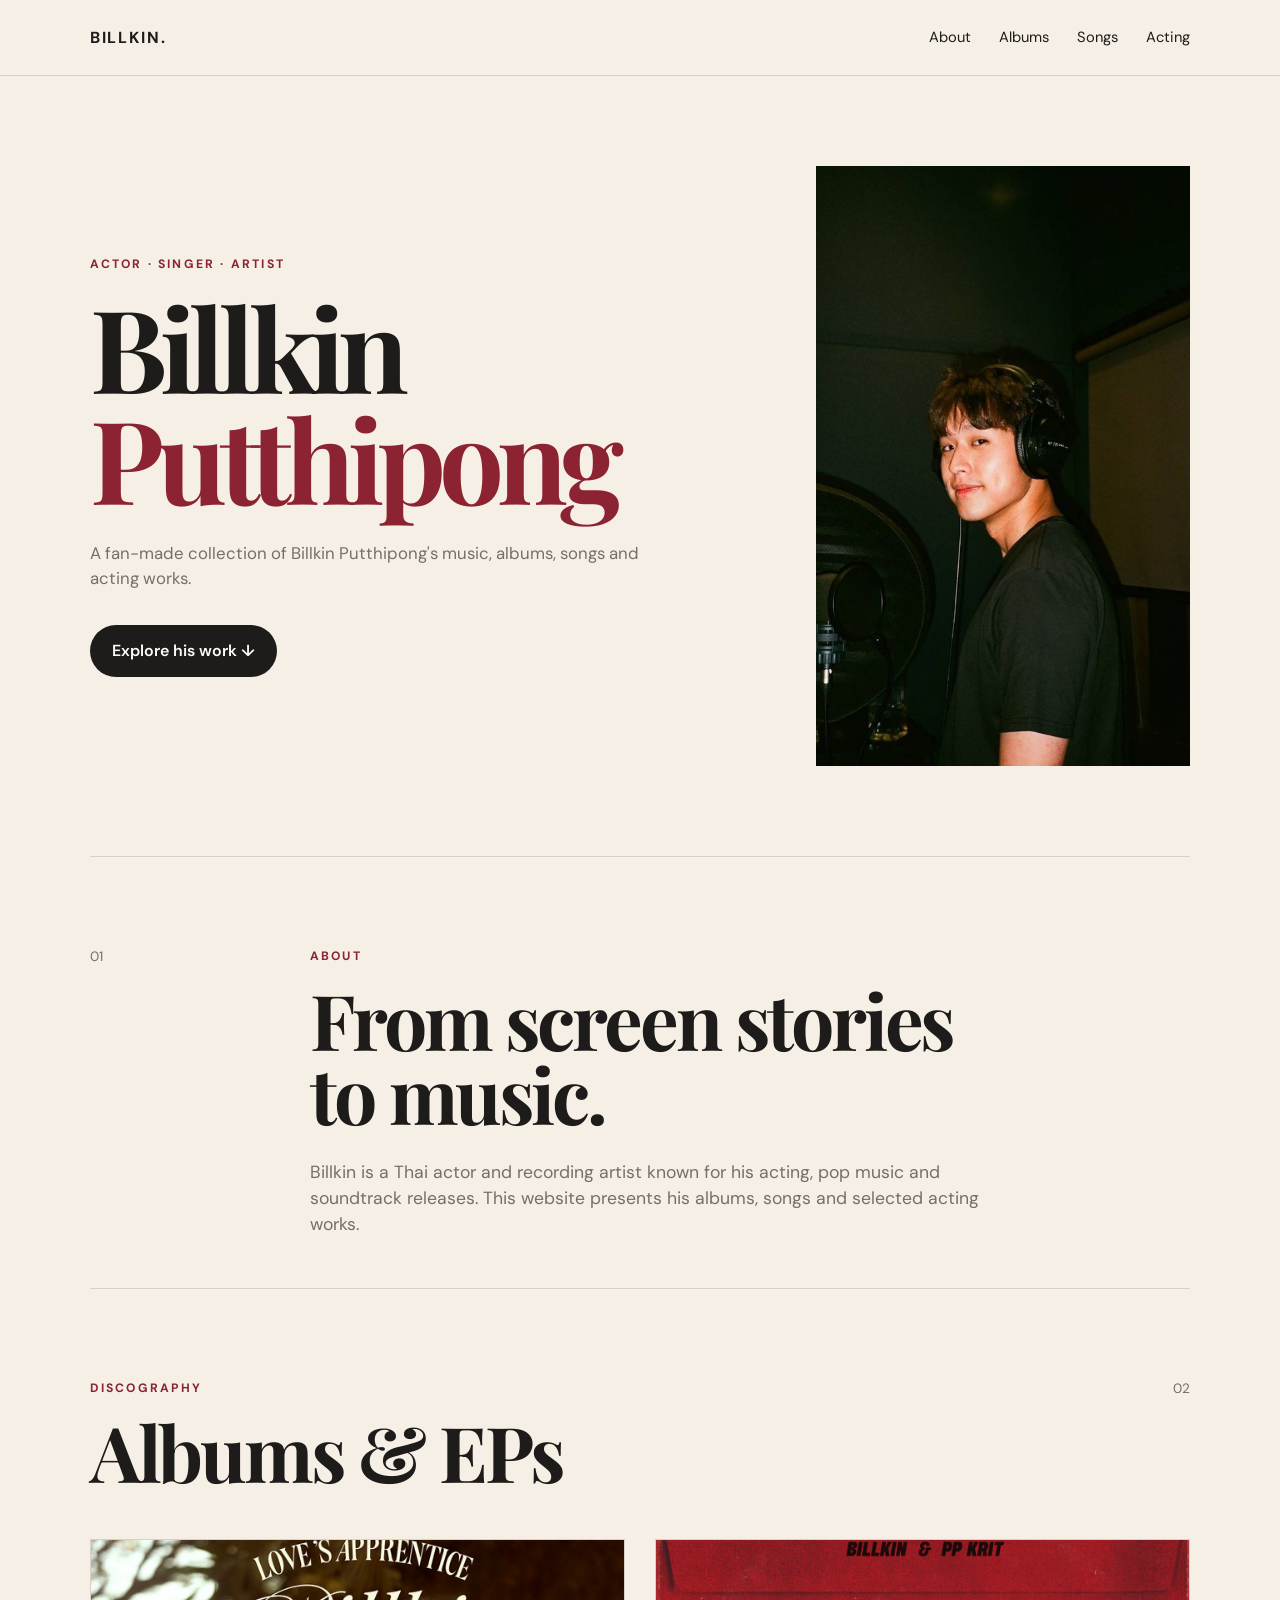
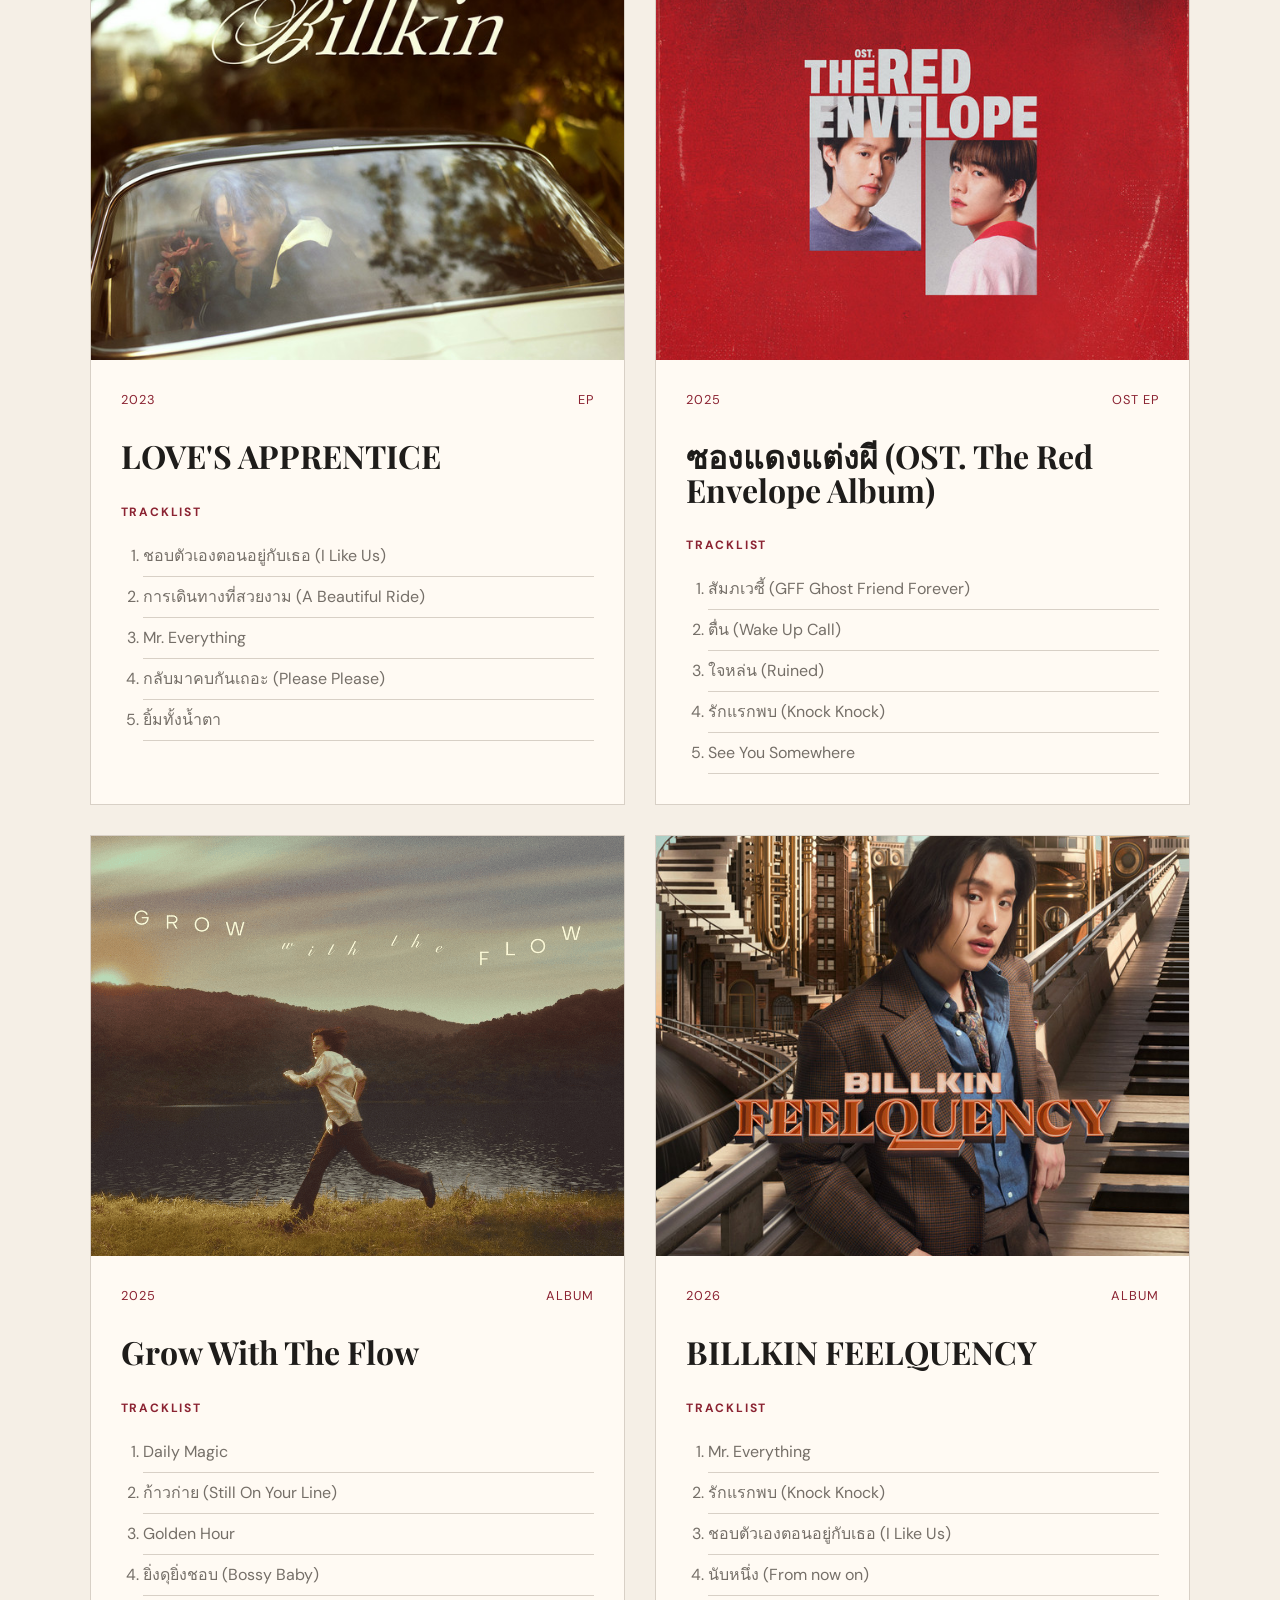
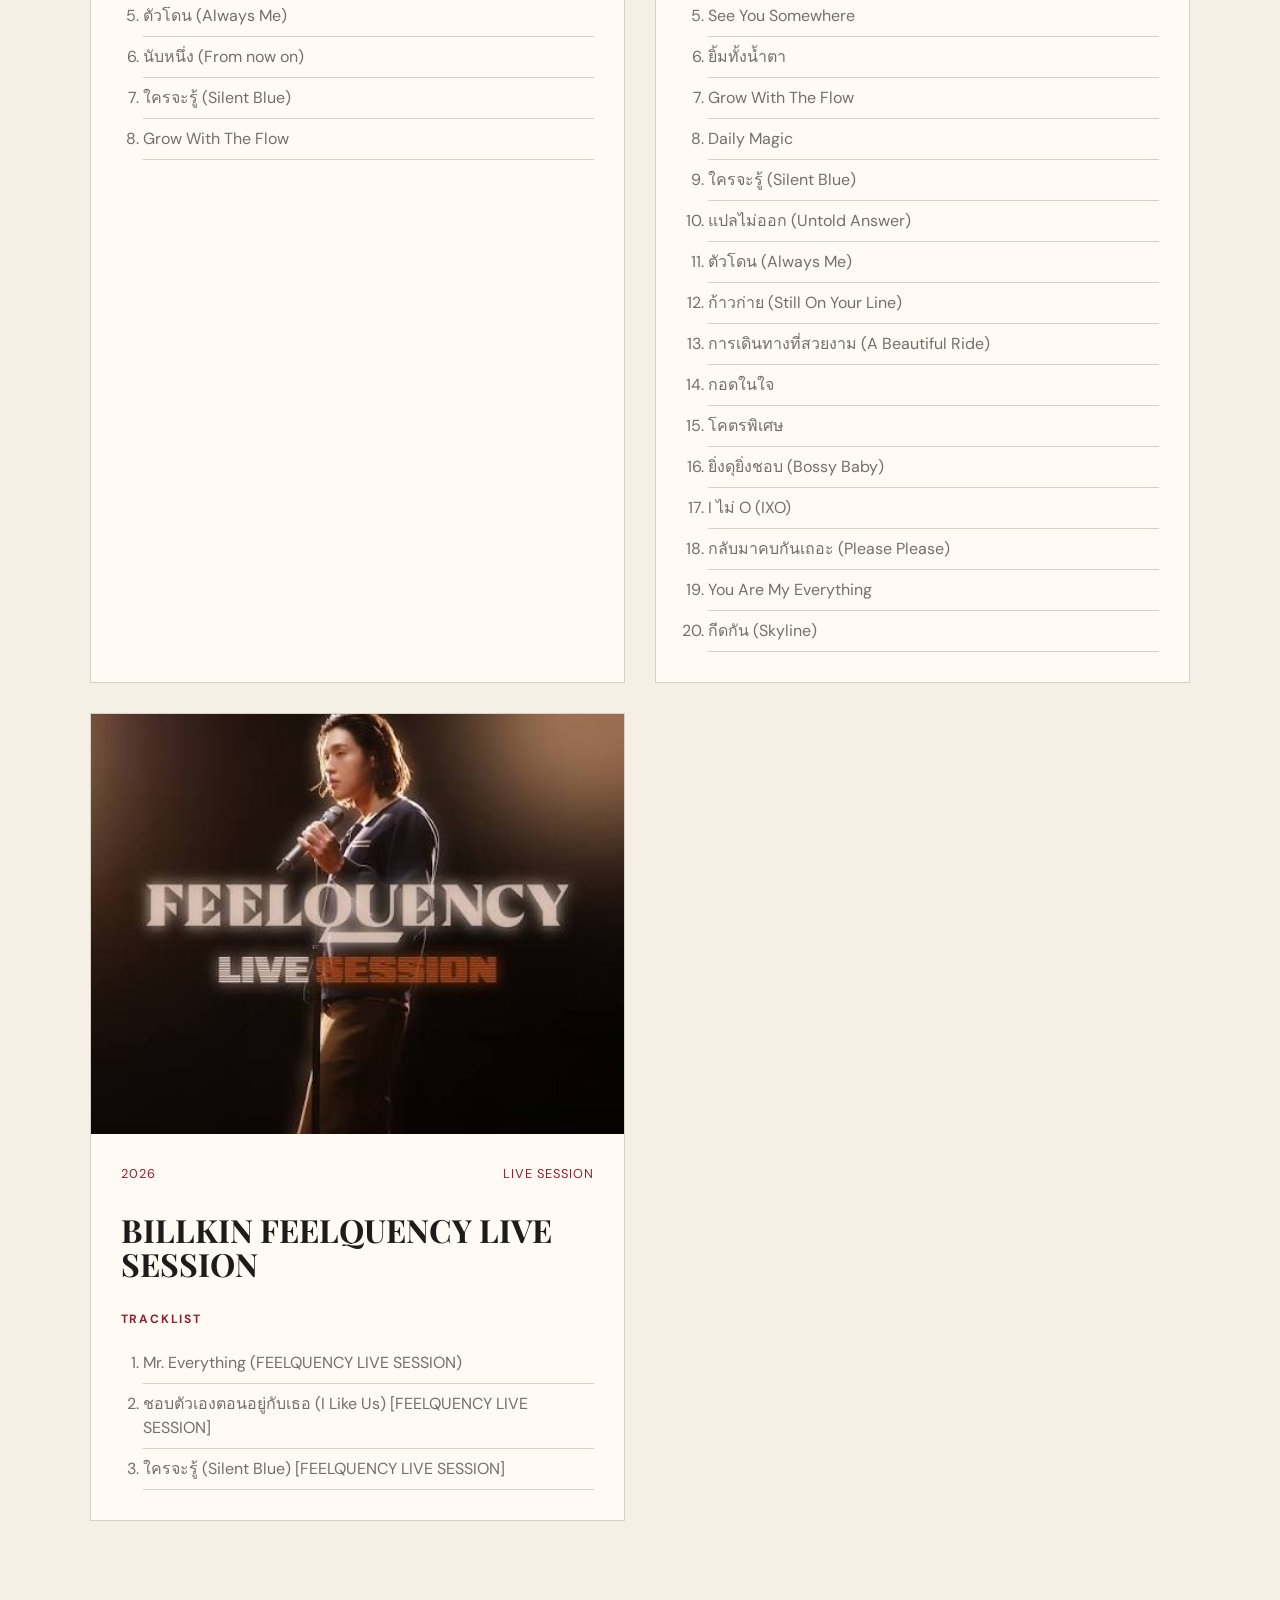
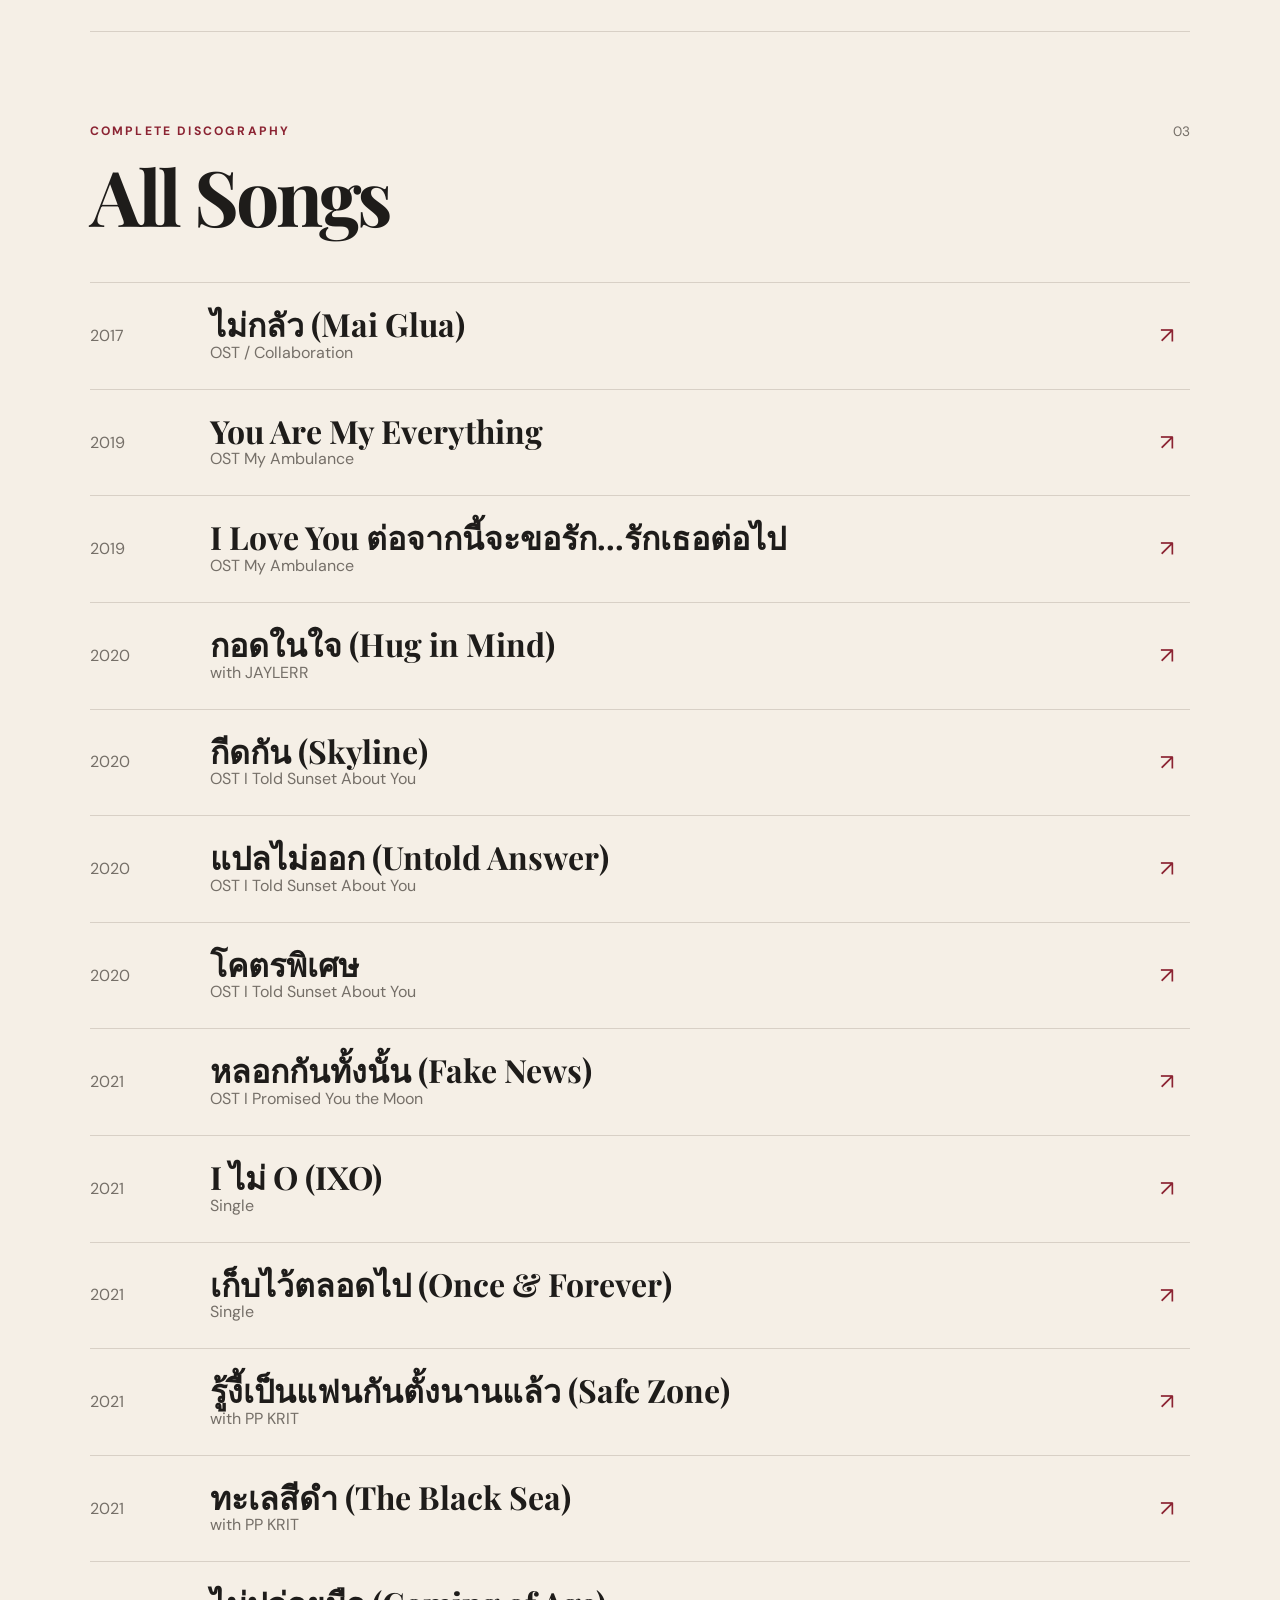
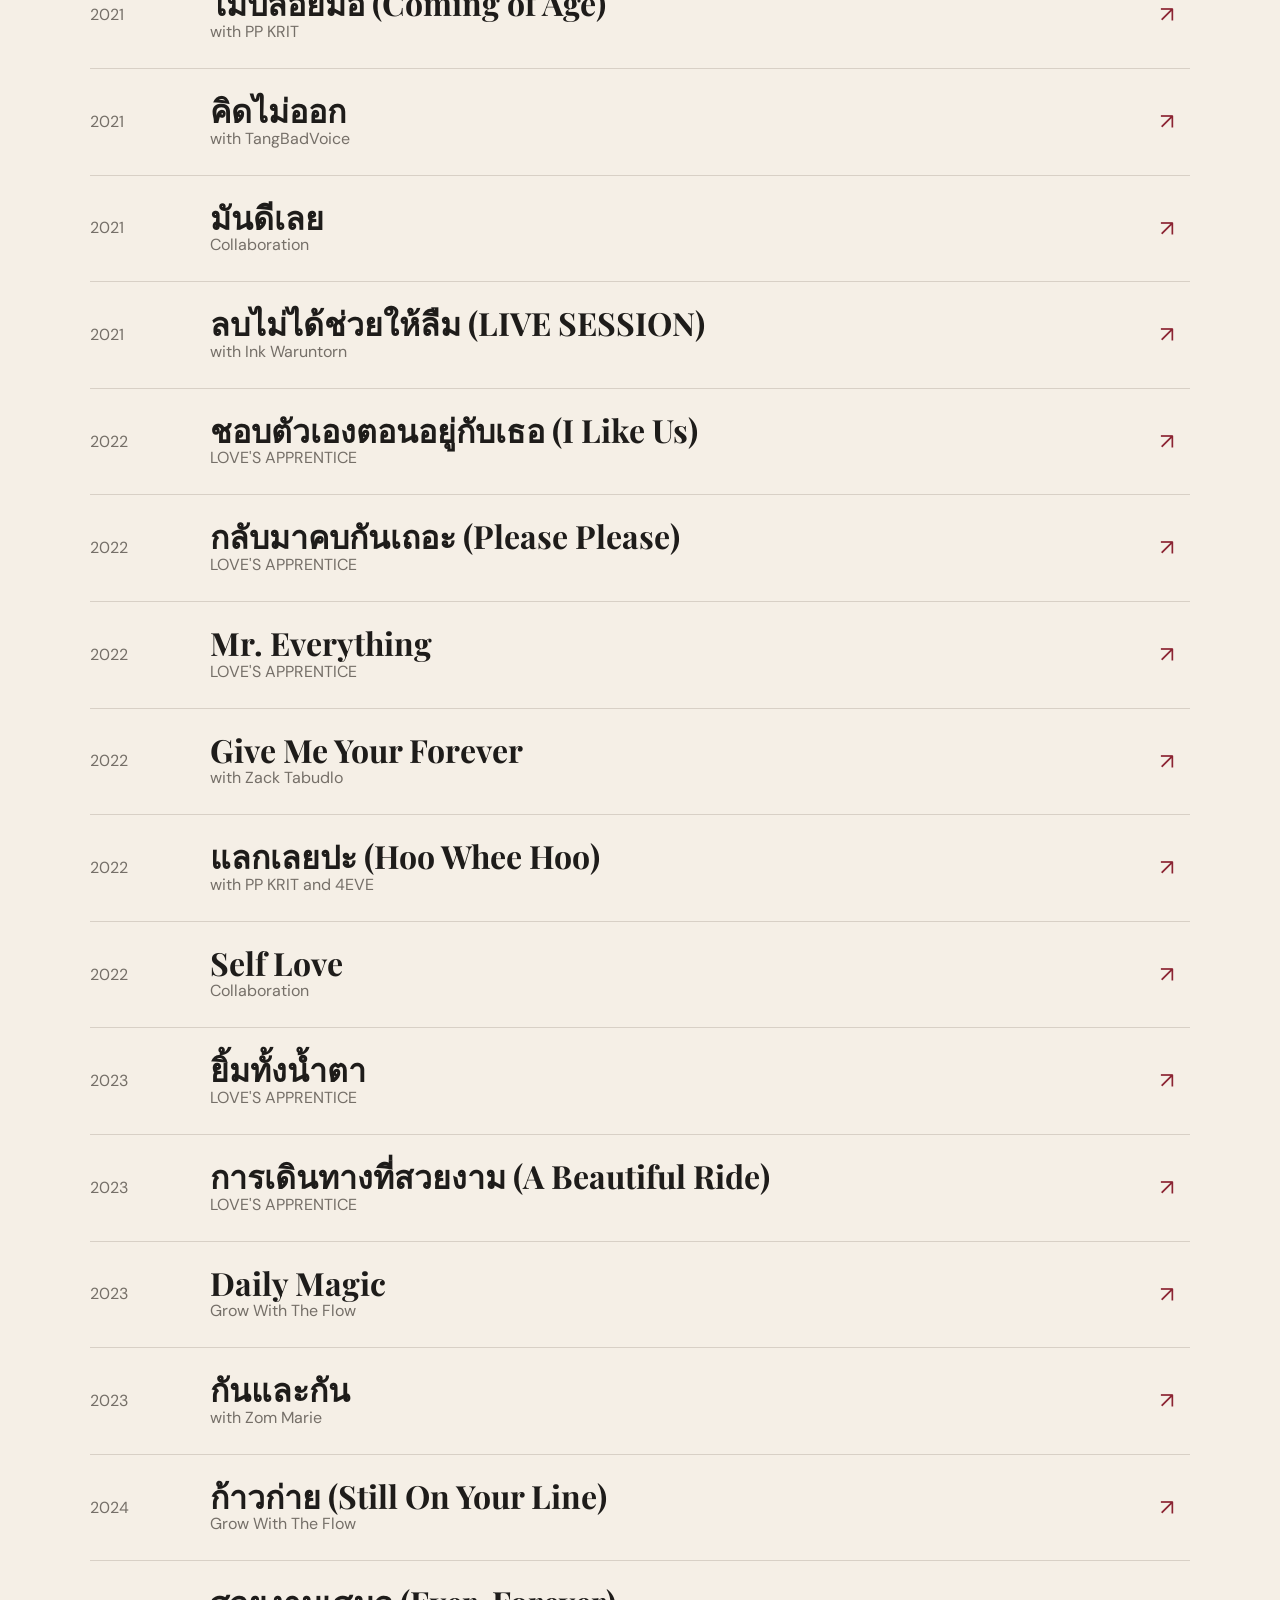
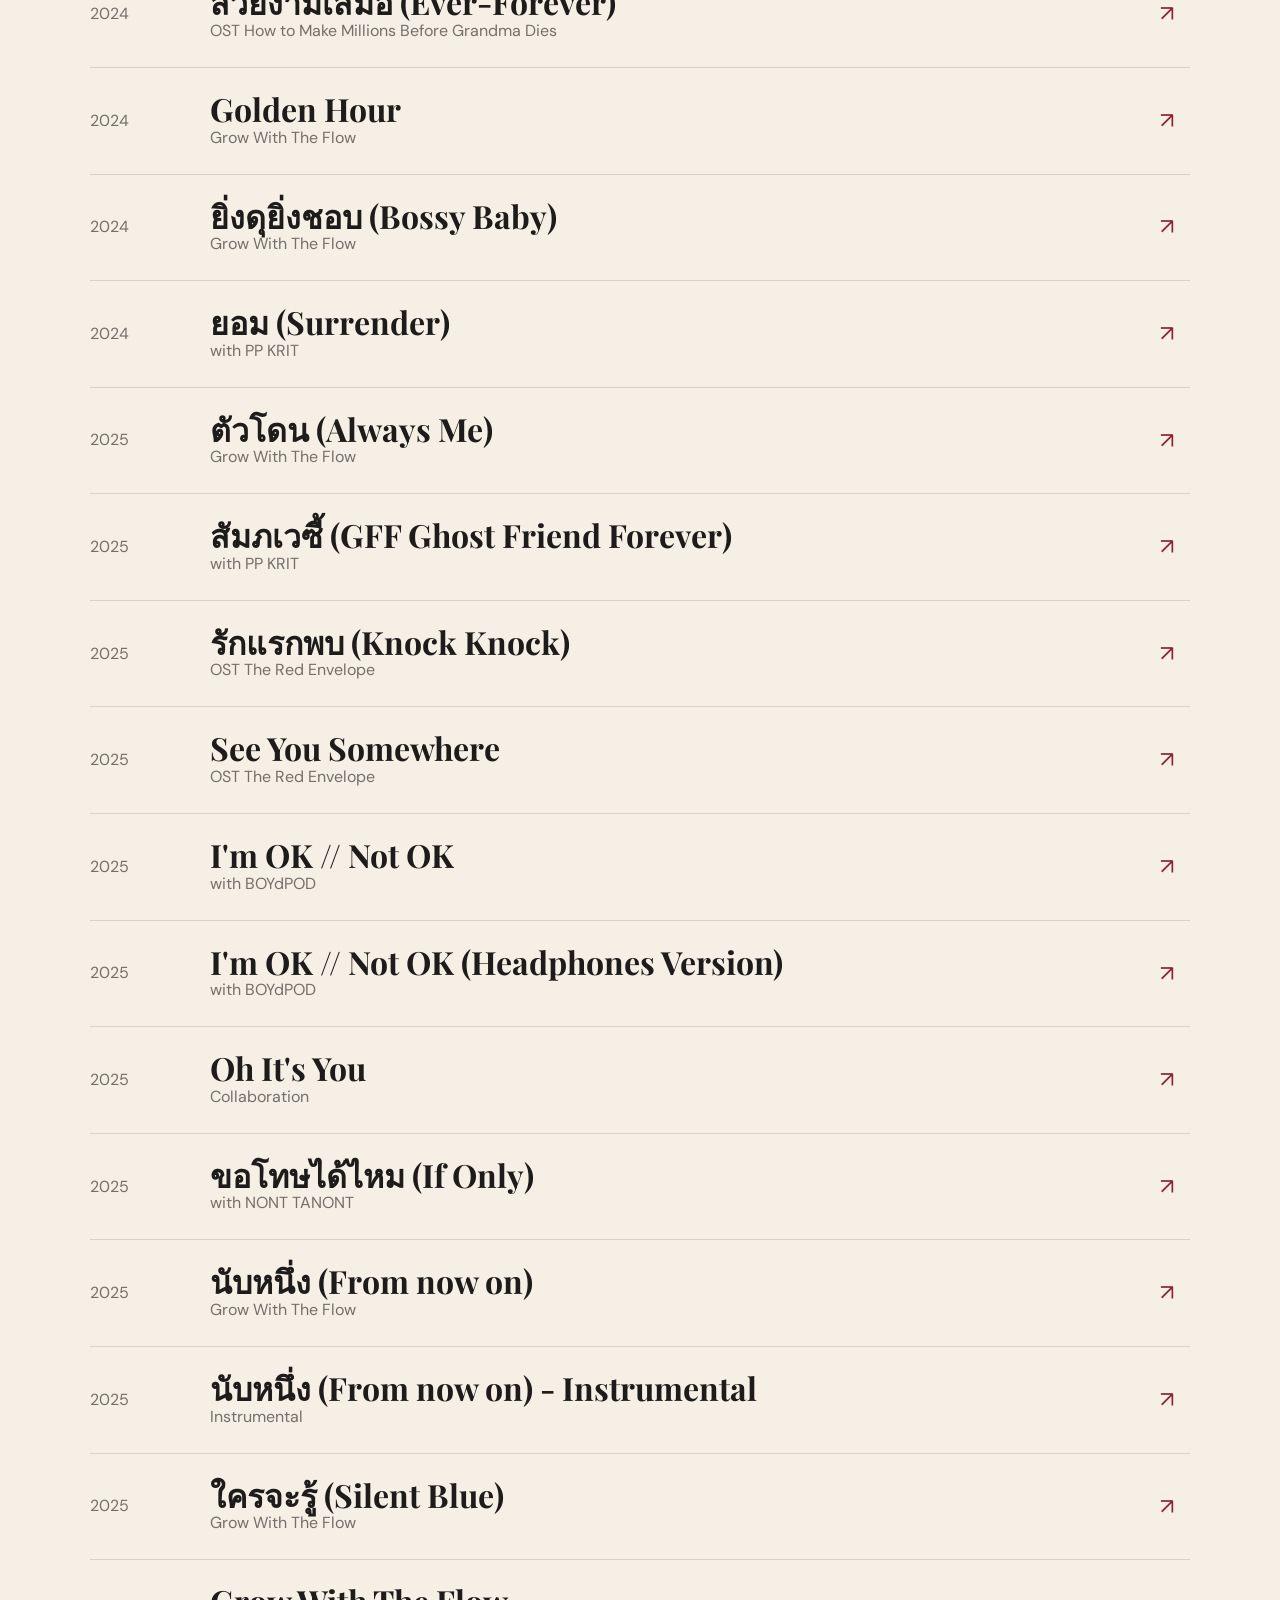
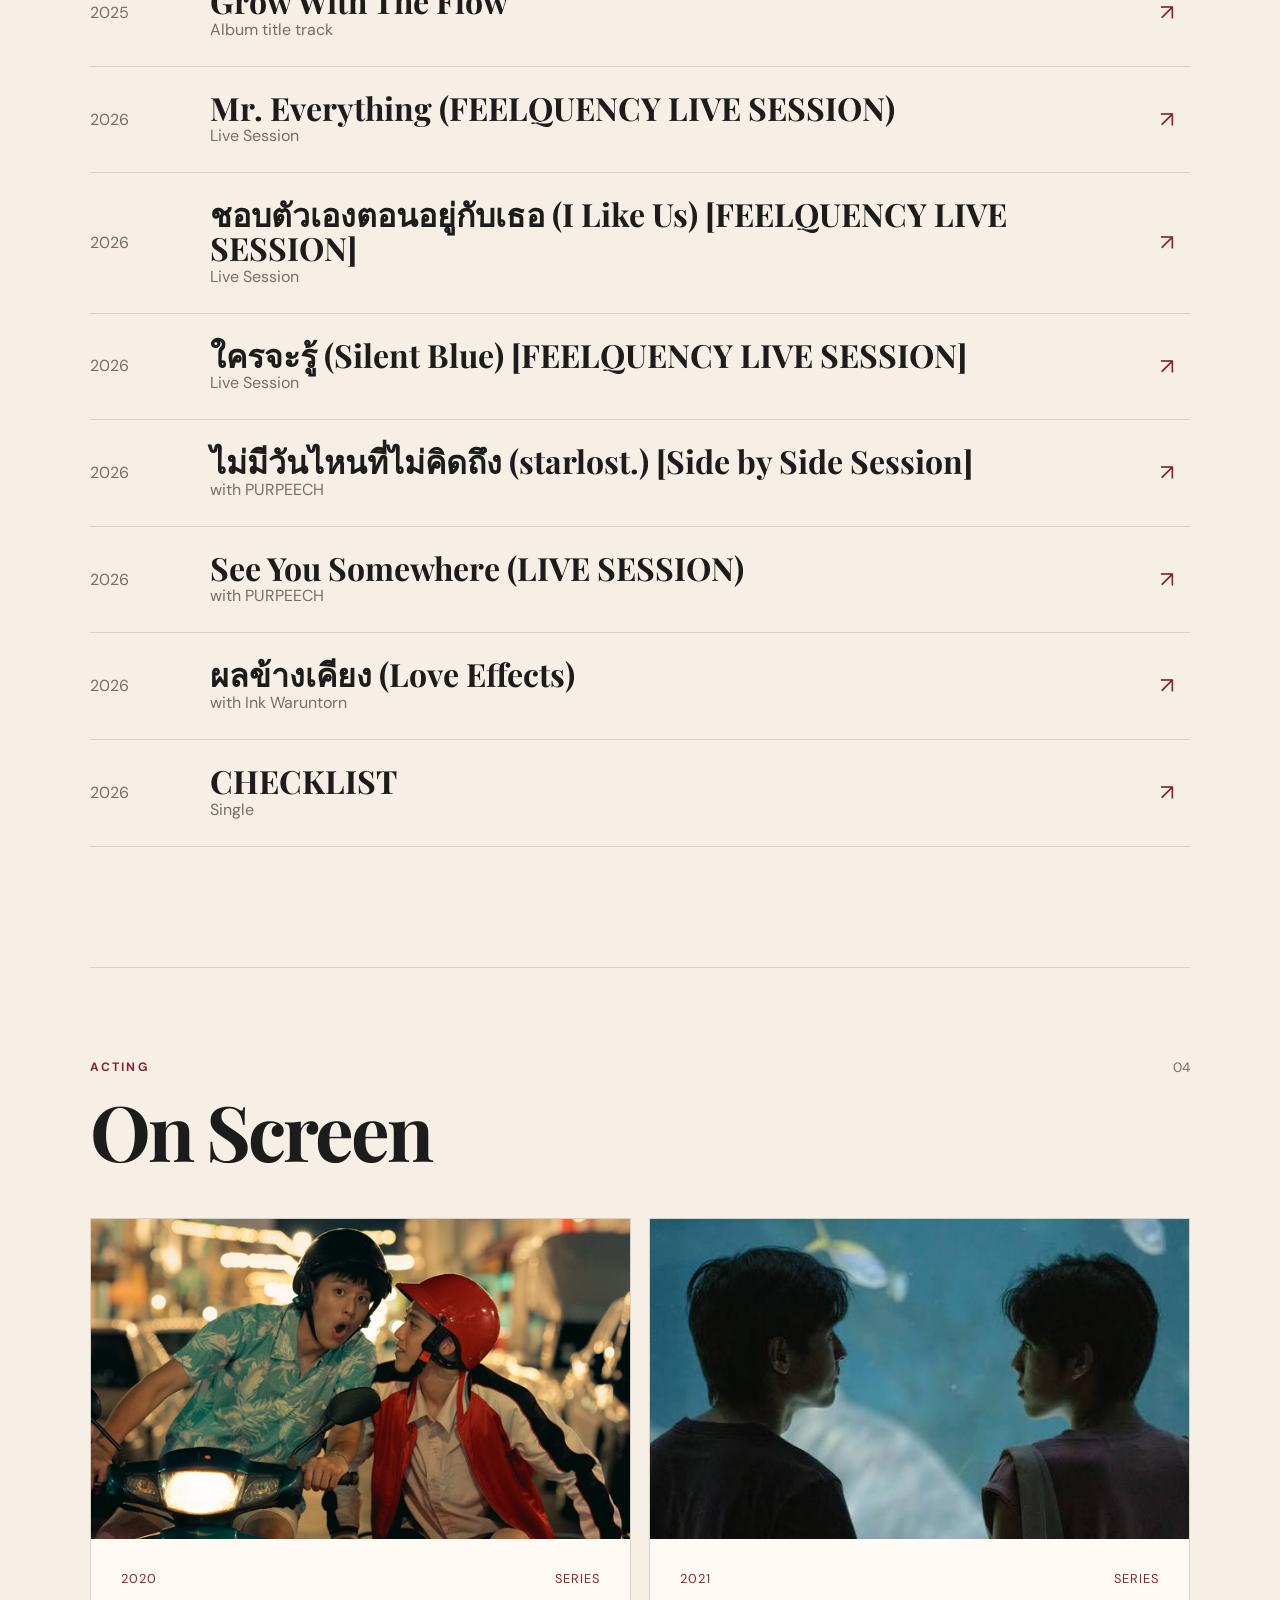
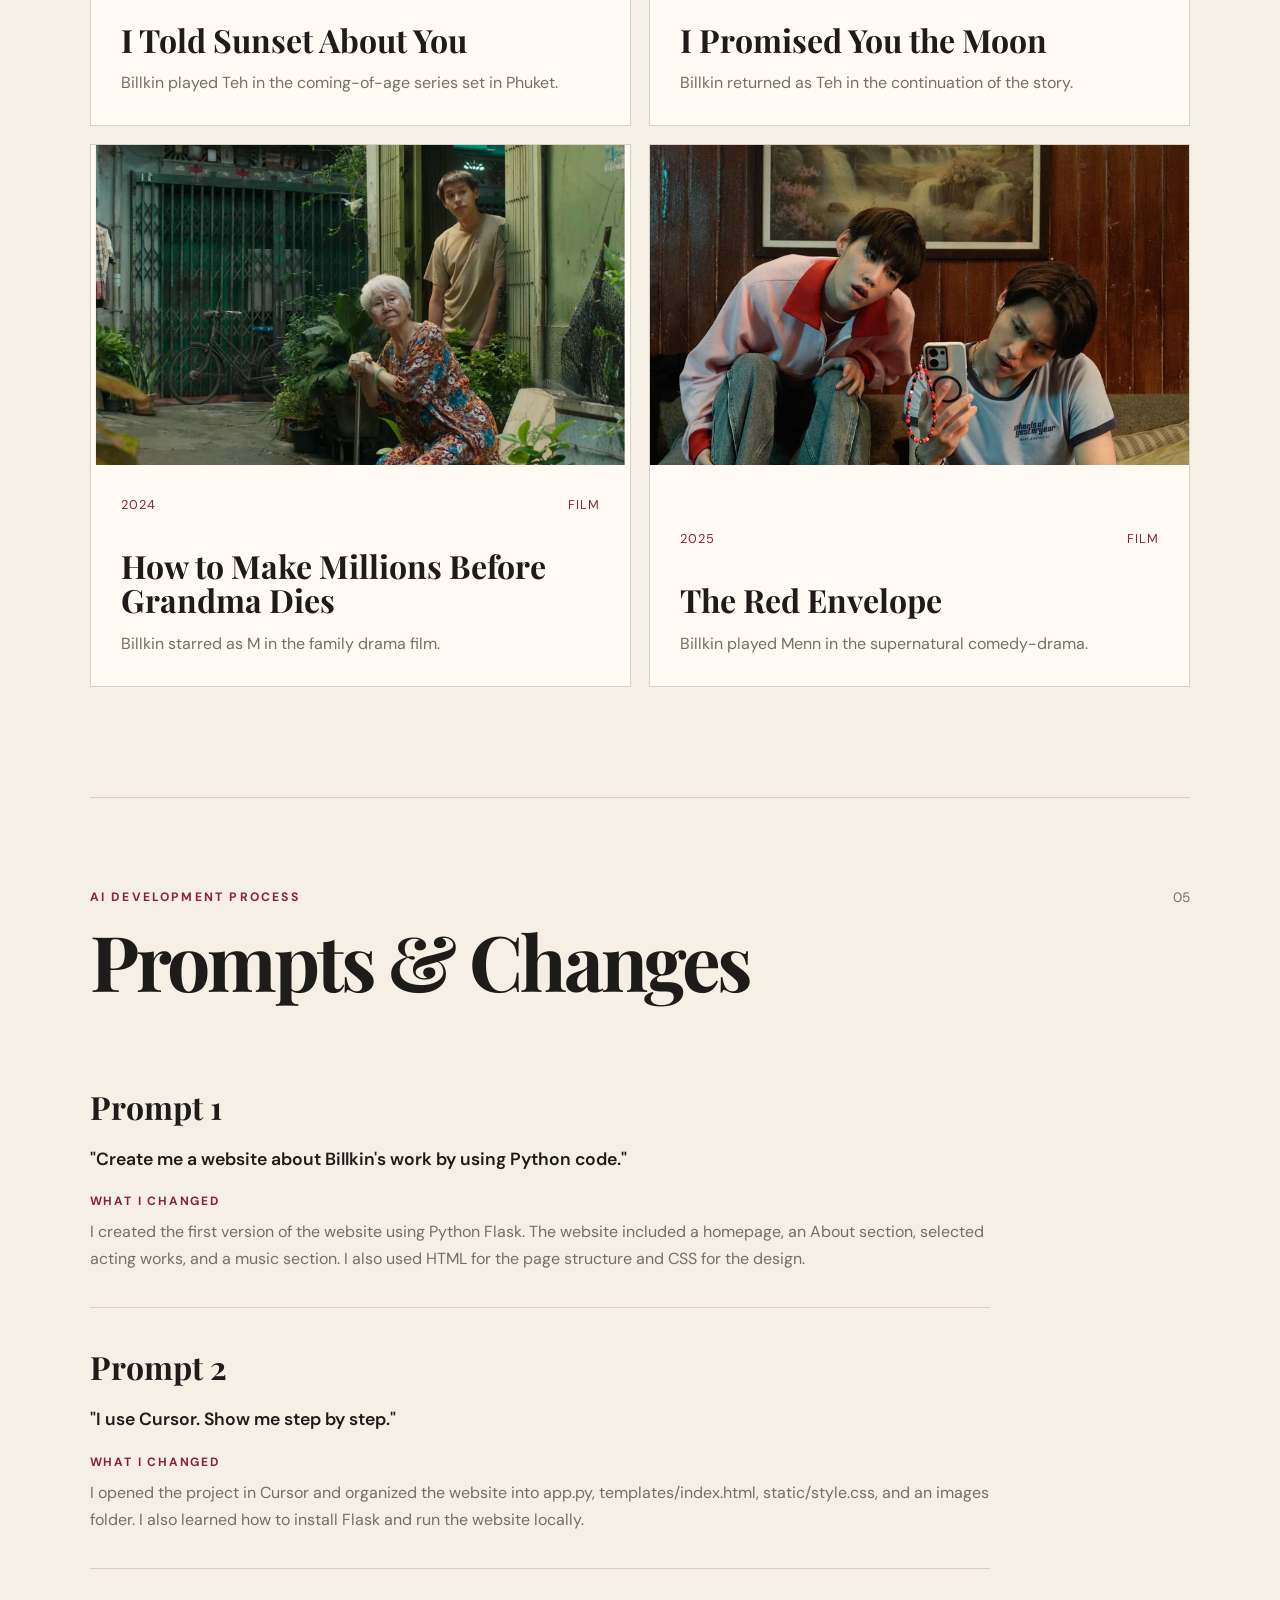
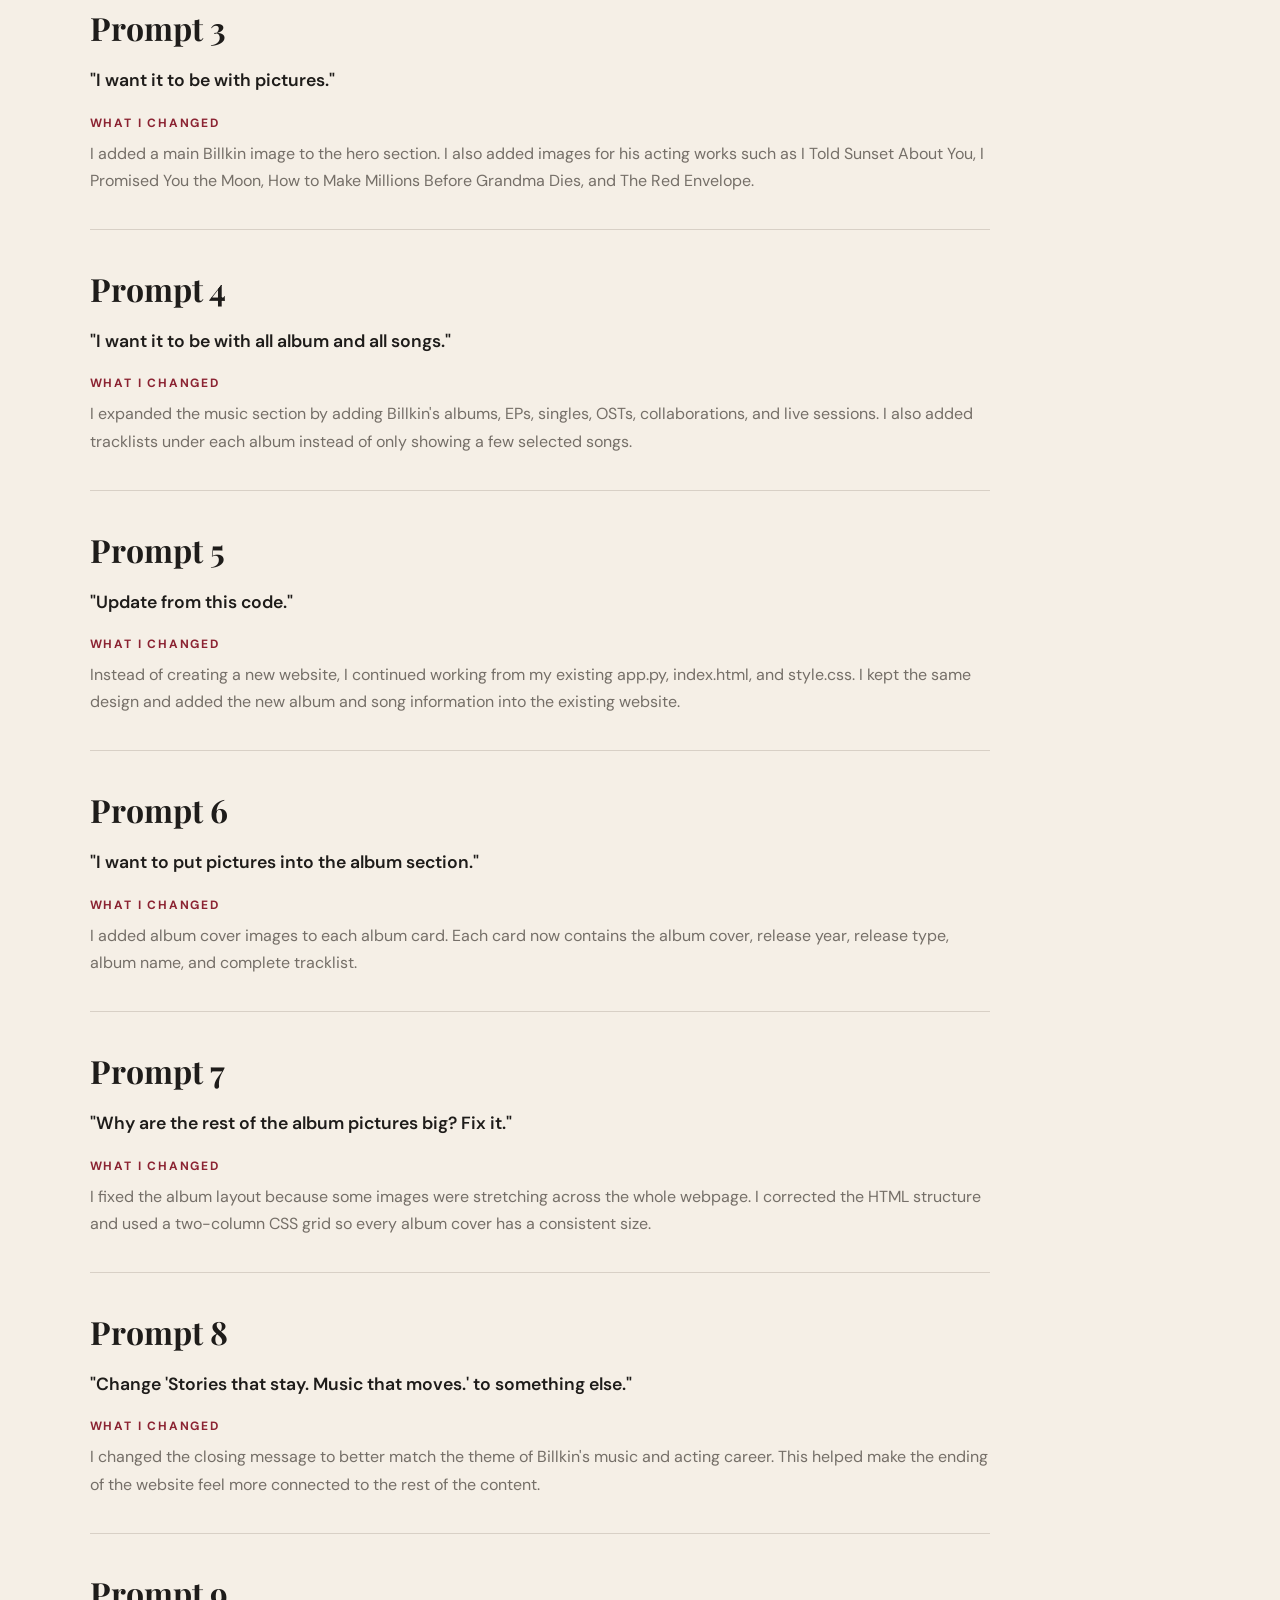
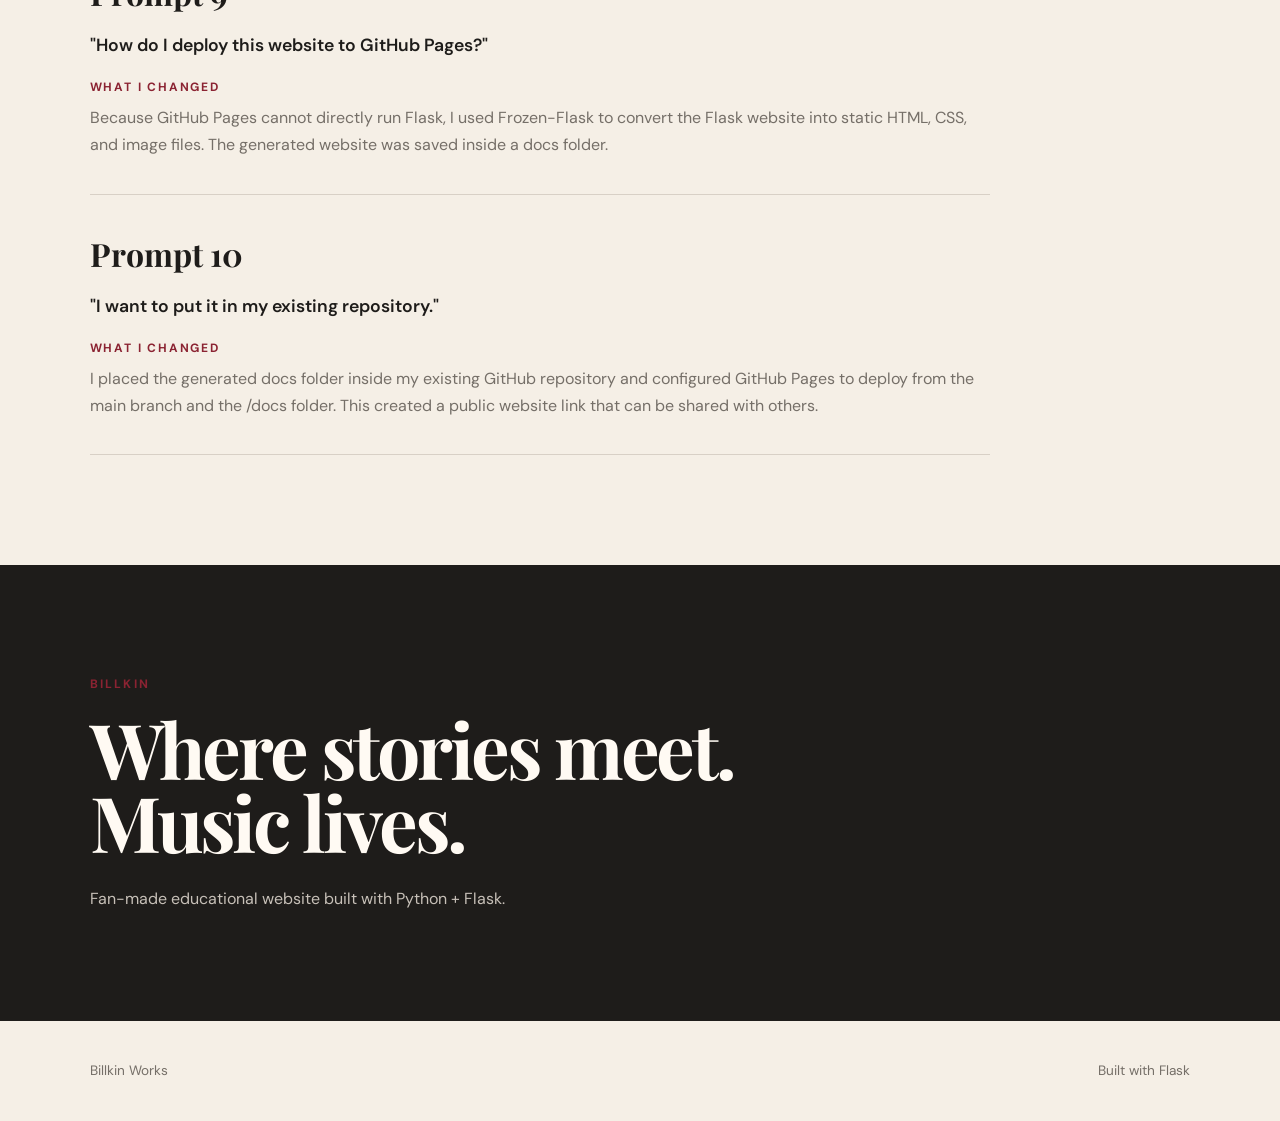
==== commit 7853ff92: "Update prompts section" ====
--- a/docs/index.html
+++ b/docs/index.html
@@ -2916,10 +2916,202 @@
 
     </div>
 
+    <section id="prompts">
+
+        <div class="section-heading">
+            <div>
+                <p class="eyebrow">AI DEVELOPMENT PROCESS</p>
+                <h2>Prompts & Changes</h2>
+            </div>
+    
+            <p class="section-number">05</p>
+        </div>
+    
+    
+        <div class="prompts-content">
+    
+            <div class="prompt-item">
+                <h3>Prompt 1</h3>
+    
+                <p class="prompt-text">
+                    "Create me a website about Billkin's work by using Python code."
+                </p>
+    
+                <p class="change-title">What I changed</p>
+    
+                <p>
+                    I created the first version of the website using Python Flask.
+                    The website included a homepage, an About section,
+                    selected acting works, and a music section.
+                    I also used HTML for the page structure and CSS for the design.
+                </p>
+            </div>
+    
+    
+            <div class="prompt-item">
+                <h3>Prompt 2</h3>
+    
+                <p class="prompt-text">
+                    "I use Cursor. Show me step by step."
+                </p>
+    
+                <p class="change-title">What I changed</p>
+    
+                <p>
+                    I opened the project in Cursor and organized the website into
+                    app.py, templates/index.html, static/style.css, and an images folder.
+                    I also learned how to install Flask and run the website locally.
+                </p>
+            </div>
+    
+    
+            <div class="prompt-item">
+                <h3>Prompt 3</h3>
+    
+                <p class="prompt-text">
+                    "I want it to be with pictures."
+                </p>
+    
+                <p class="change-title">What I changed</p>
+    
+                <p>
+                    I added a main Billkin image to the hero section.
+                    I also added images for his acting works such as
+                    I Told Sunset About You, I Promised You the Moon,
+                    How to Make Millions Before Grandma Dies,
+                    and The Red Envelope.
+                </p>
+            </div>
+    
+    
+            <div class="prompt-item">
+                <h3>Prompt 4</h3>
+    
+                <p class="prompt-text">
+                    "I want it to be with all album and all songs."
+                </p>
+    
+                <p class="change-title">What I changed</p>
+    
+                <p>
+                    I expanded the music section by adding Billkin's albums,
+                    EPs, singles, OSTs, collaborations, and live sessions.
+                    I also added tracklists under each album instead of
+                    only showing a few selected songs.
+                </p>
+            </div>
+    
+    
+            <div class="prompt-item">
+                <h3>Prompt 5</h3>
+    
+                <p class="prompt-text">
+                    "Update from this code."
+                </p>
+    
+                <p class="change-title">What I changed</p>
+    
+                <p>
+                    Instead of creating a new website, I continued working
+                    from my existing app.py, index.html, and style.css.
+                    I kept the same design and added the new album
+                    and song information into the existing website.
+                </p>
+            </div>
+    
+    
+            <div class="prompt-item">
+                <h3>Prompt 6</h3>
+    
+                <p class="prompt-text">
+                    "I want to put pictures into the album section."
+                </p>
+    
+                <p class="change-title">What I changed</p>
+    
+                <p>
+                    I added album cover images to each album card.
+                    Each card now contains the album cover,
+                    release year, release type, album name,
+                    and complete tracklist.
+                </p>
+            </div>
+    
+    
+            <div class="prompt-item">
+                <h3>Prompt 7</h3>
+    
+                <p class="prompt-text">
+                    "Why are the rest of the album pictures big? Fix it."
+                </p>
+    
+                <p class="change-title">What I changed</p>
+    
+                <p>
+                    I fixed the album layout because some images were
+                    stretching across the whole webpage.
+                    I corrected the HTML structure and used a two-column
+                    CSS grid so every album cover has a consistent size.
+                </p>
+            </div>
+    
+    
+            <div class="prompt-item">
+                <h3>Prompt 8</h3>
+    
+                <p class="prompt-text">
+                    "Change 'Stories that stay. Music that moves.' to something else."
+                </p>
+    
+                <p class="change-title">What I changed</p>
+    
+                <p>
+                    I changed the closing message to better match the theme
+                    of Billkin's music and acting career.
+                    This helped make the ending of the website feel more connected
+                    to the rest of the content.
+                </p>
+            </div>
+    
+    
+            <div class="prompt-item">
+                <h3>Prompt 9</h3>
+    
+                <p class="prompt-text">
+                    "How do I deploy this website to GitHub Pages?"
+                </p>
+    
+                <p class="change-title">What I changed</p>
+    
+                <p>
+                    Because GitHub Pages cannot directly run Flask,
+                    I used Frozen-Flask to convert the Flask website
+                    into static HTML, CSS, and image files.
+                    The generated website was saved inside a docs folder.
+                </p>
+            </div>
+    
+    
+            <div class="prompt-item">
+                <h3>Prompt 10</h3>
+    
+                <p class="prompt-text">
+                    "I want to put it in my existing repository."
+                </p>
+    
+                <p class="change-title">What I changed</p>
+    
+                <p>
+                    I placed the generated docs folder inside my existing
+                    GitHub repository and configured GitHub Pages
+                    to deploy from the main branch and the /docs folder.
+                    This created a public website link that can be shared with others.
+                </p>
+            </div>
+    
+        </div>
 
 </section>
-
-
 
 <!-- END -->
 
--- a/docs/static/style.css
+++ b/docs/static/style.css
@@ -388,4 +388,80 @@
         aspect-ratio: 1 / 1;
         object-fit: cover;
     }
+}
+.prompts-content {
+    max-width: 900px;
+    padding-bottom: 110px;
+}
+
+.prompt-item {
+    padding: 35px 0;
+    border-bottom: 1px solid var(--line);
+}
+
+.prompt-item h3 {
+    font-family: "Playfair Display", serif;
+    font-size: 2rem;
+    margin-bottom: 15px;
+}
+
+.prompt-text {
+    font-size: 1.1rem;
+    color: var(--ink);
+    font-weight: 600;
+    margin-bottom: 20px;
+}
+
+.change-title {
+    color: var(--accent);
+    font-size: .75rem;
+    font-weight: 700;
+    letter-spacing: .15em;
+    text-transform: uppercase;
+    margin-bottom: 8px;
+}
+
+.prompt-item p:last-child {
+    color: var(--muted);
+    line-height: 1.7;
+}
+/* =========================
+   PROMPTS SECTION
+========================= */
+
+.prompts-content {
+    max-width: 900px;
+    padding-bottom: 110px;
+}
+
+.prompt-item {
+    padding: 35px 0;
+    border-bottom: 1px solid var(--line);
+}
+
+.prompt-item h3 {
+    font-family: "Playfair Display", serif;
+    font-size: 2rem;
+    margin-bottom: 15px;
+}
+
+.prompt-text {
+    font-size: 1.1rem;
+    color: var(--ink);
+    font-weight: 600;
+    margin-bottom: 20px;
+}
+
+.change-title {
+    color: var(--accent);
+    font-size: .75rem;
+    font-weight: 700;
+    letter-spacing: .15em;
+    text-transform: uppercase;
+    margin-bottom: 8px;
+}
+
+.prompt-item p:last-child {
+    color: var(--muted);
+    line-height: 1.7;
 }
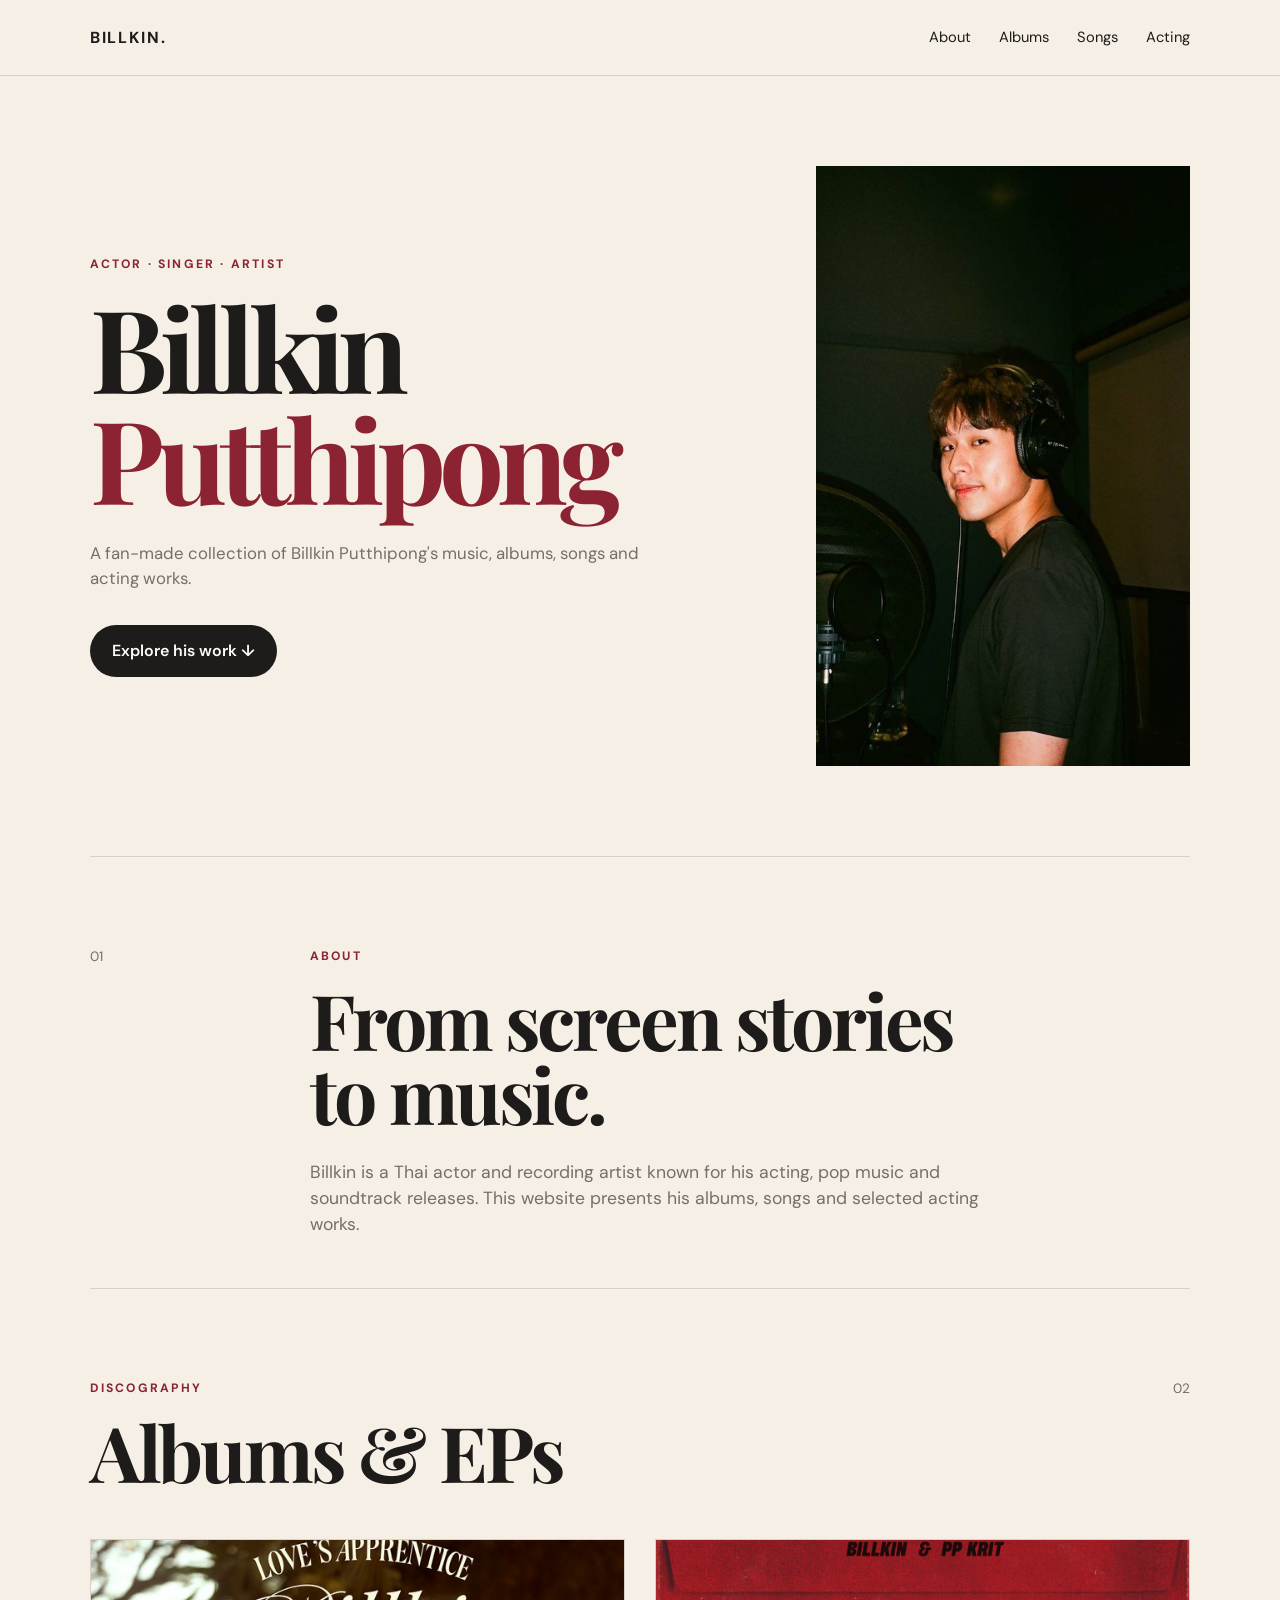
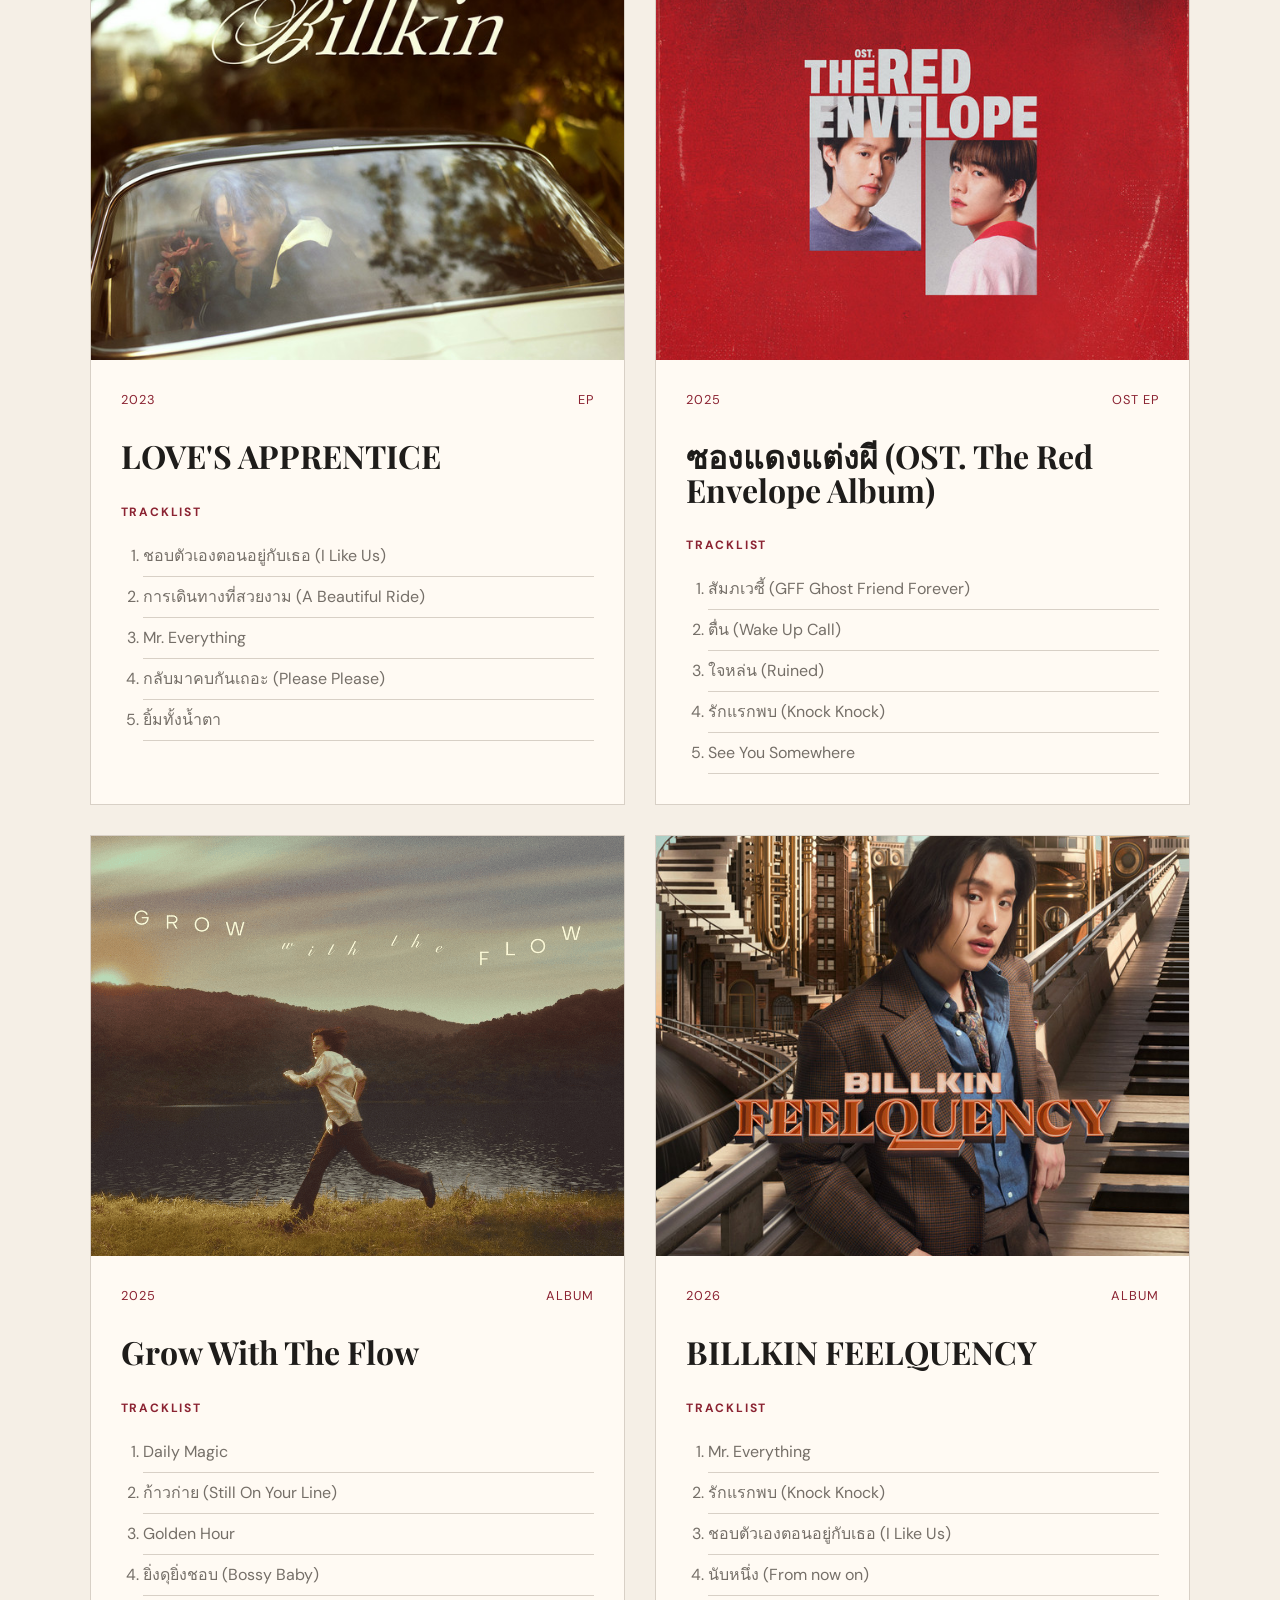
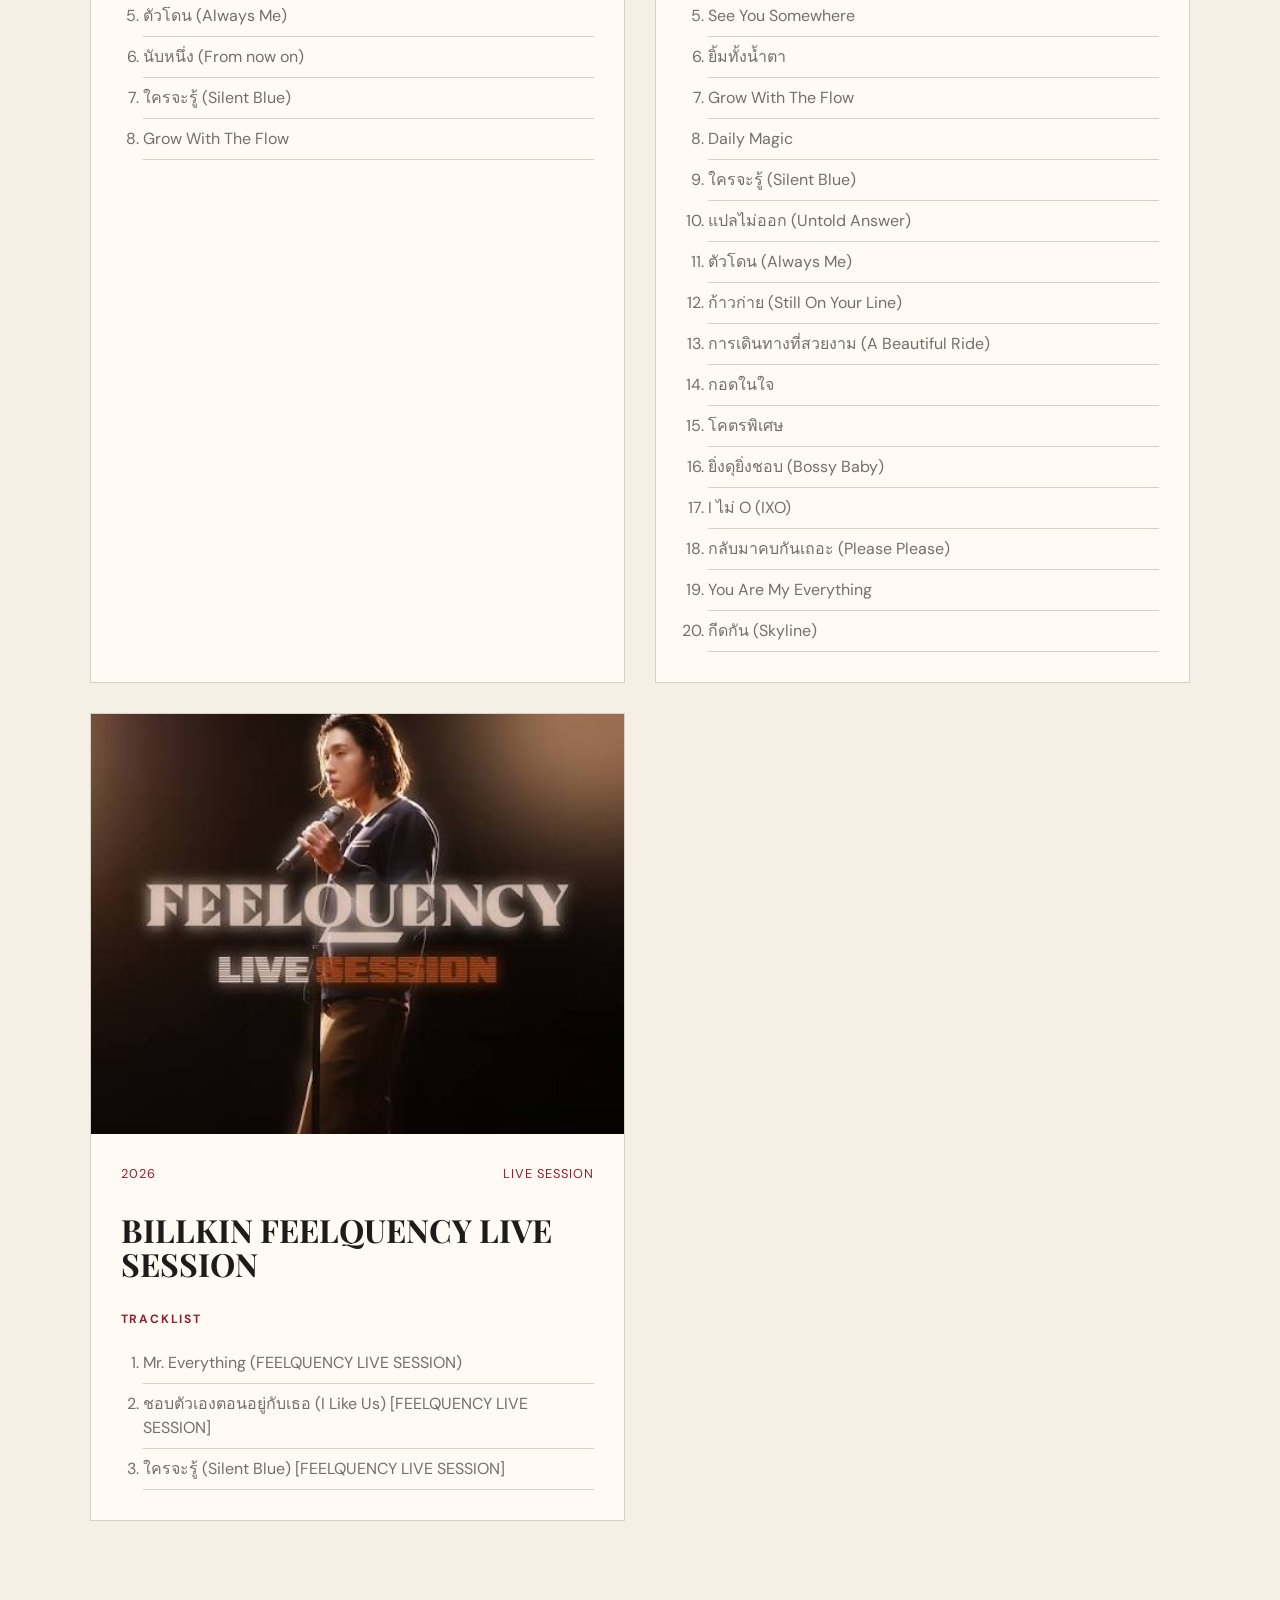
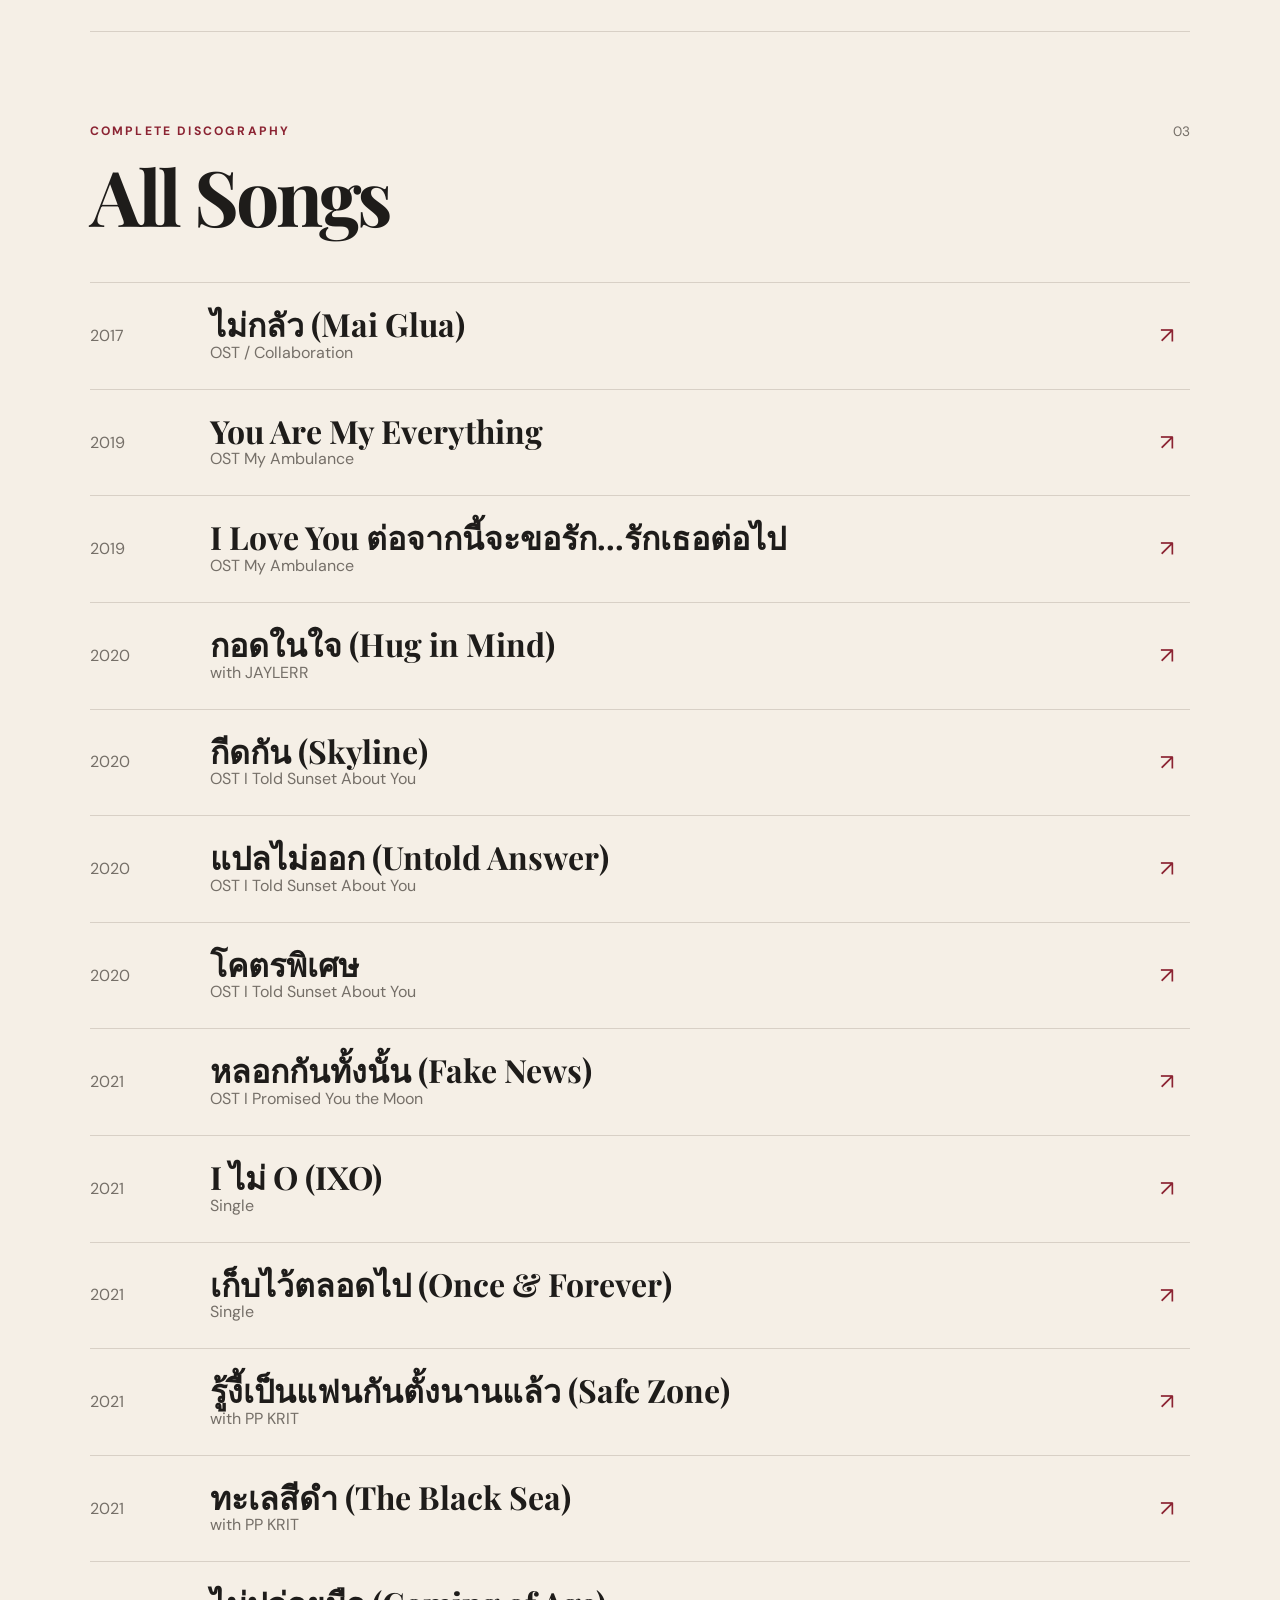
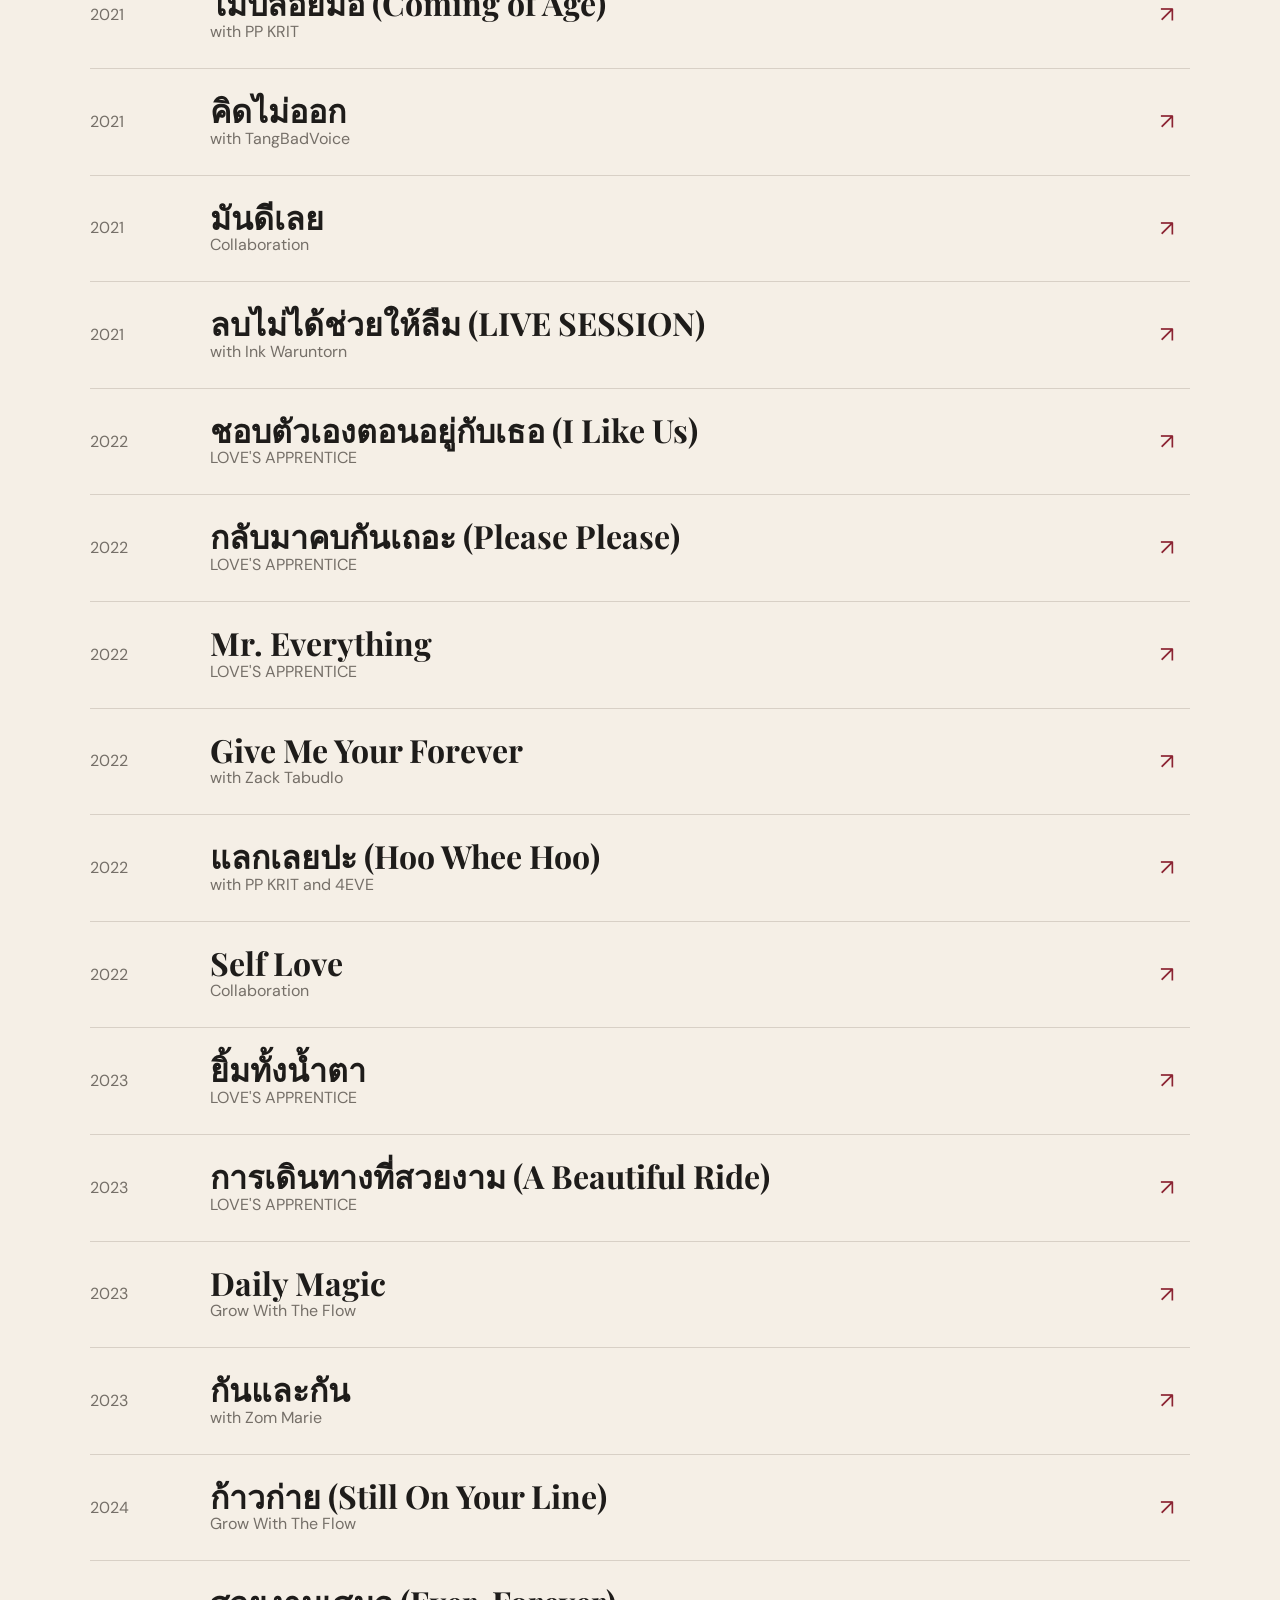
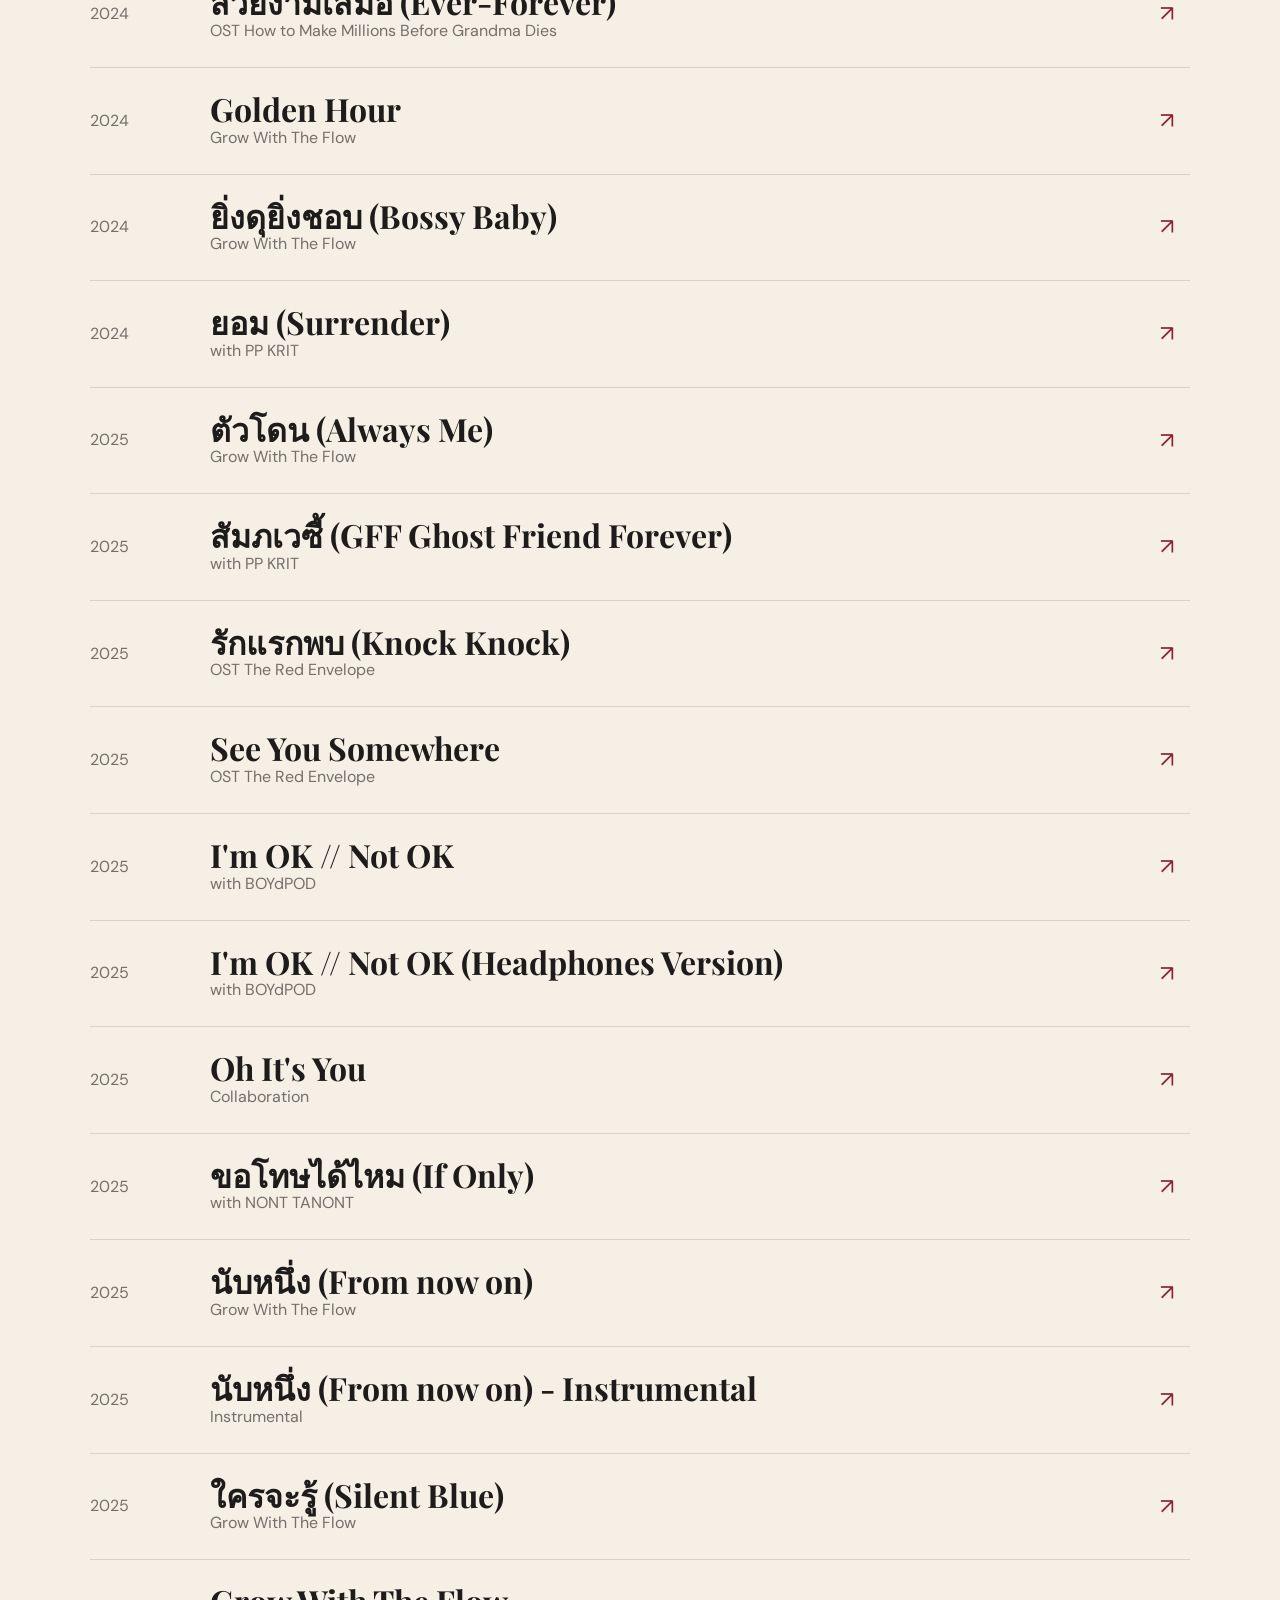
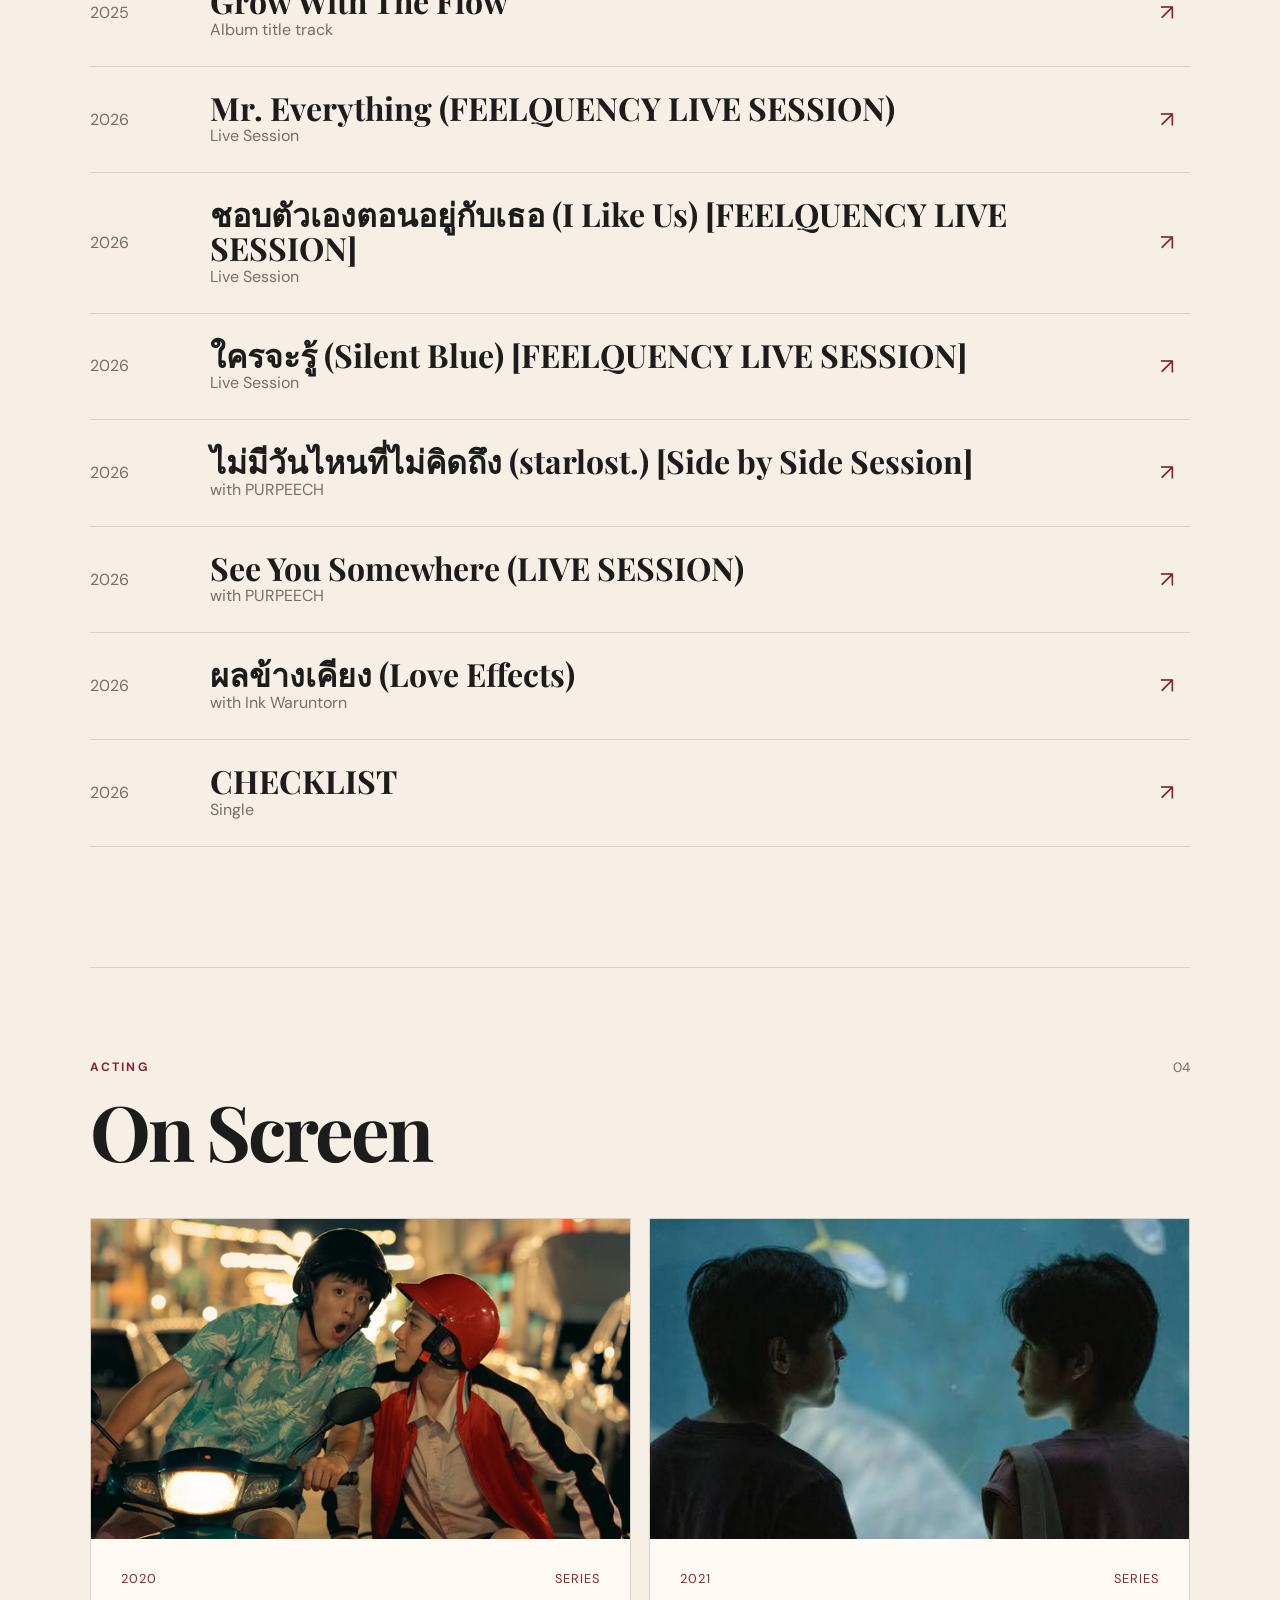
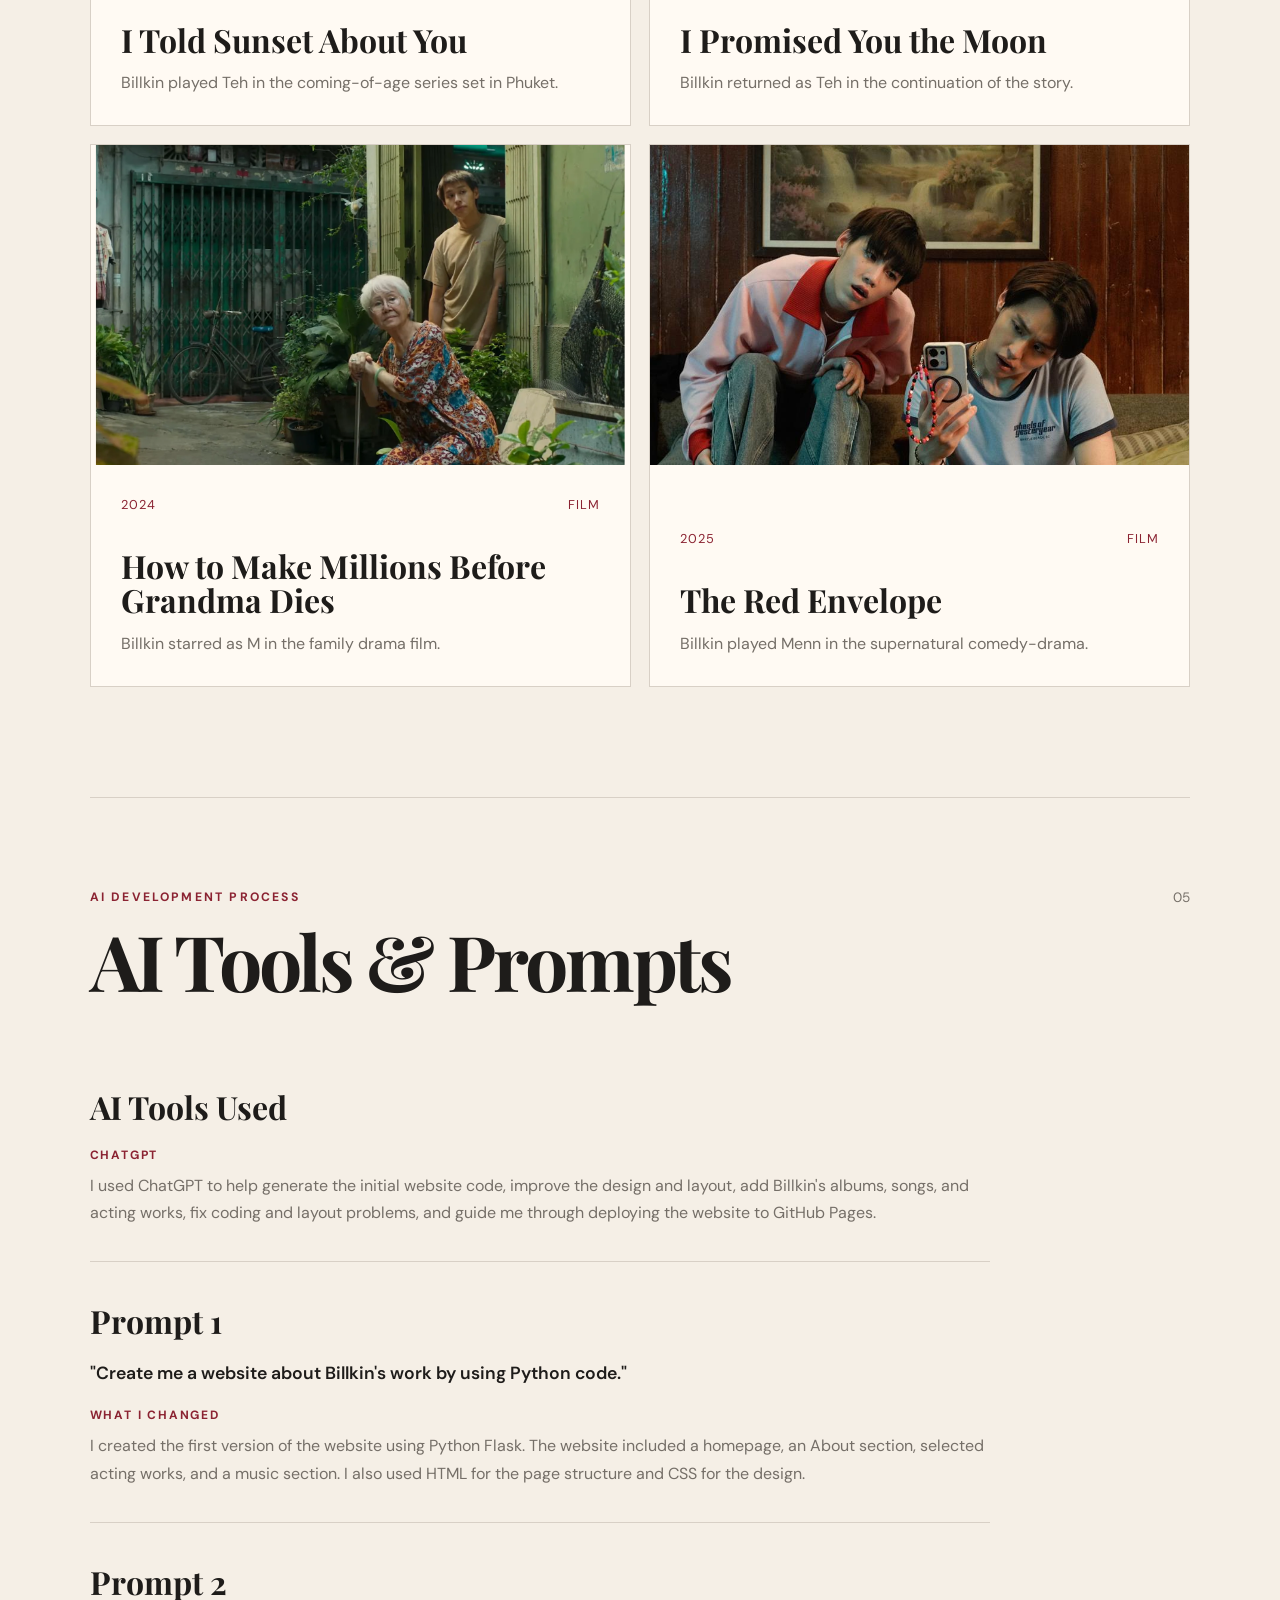
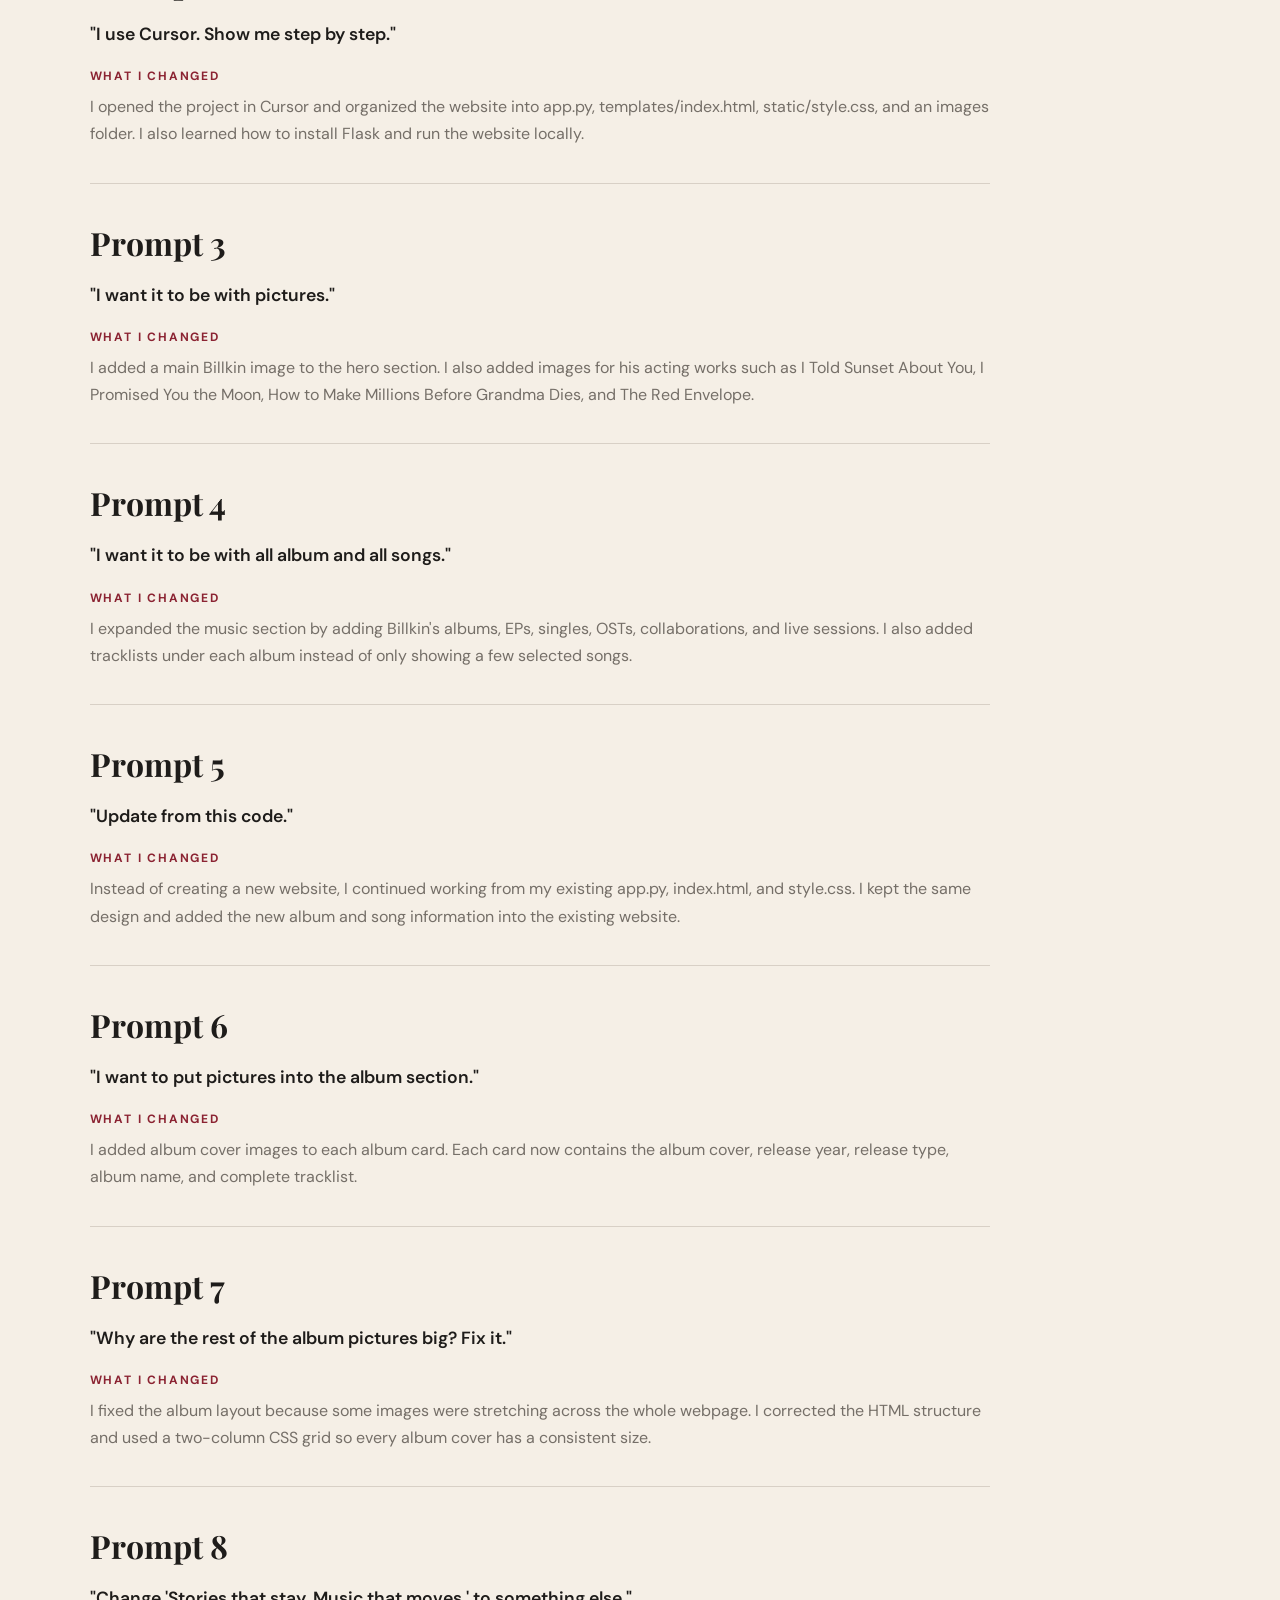
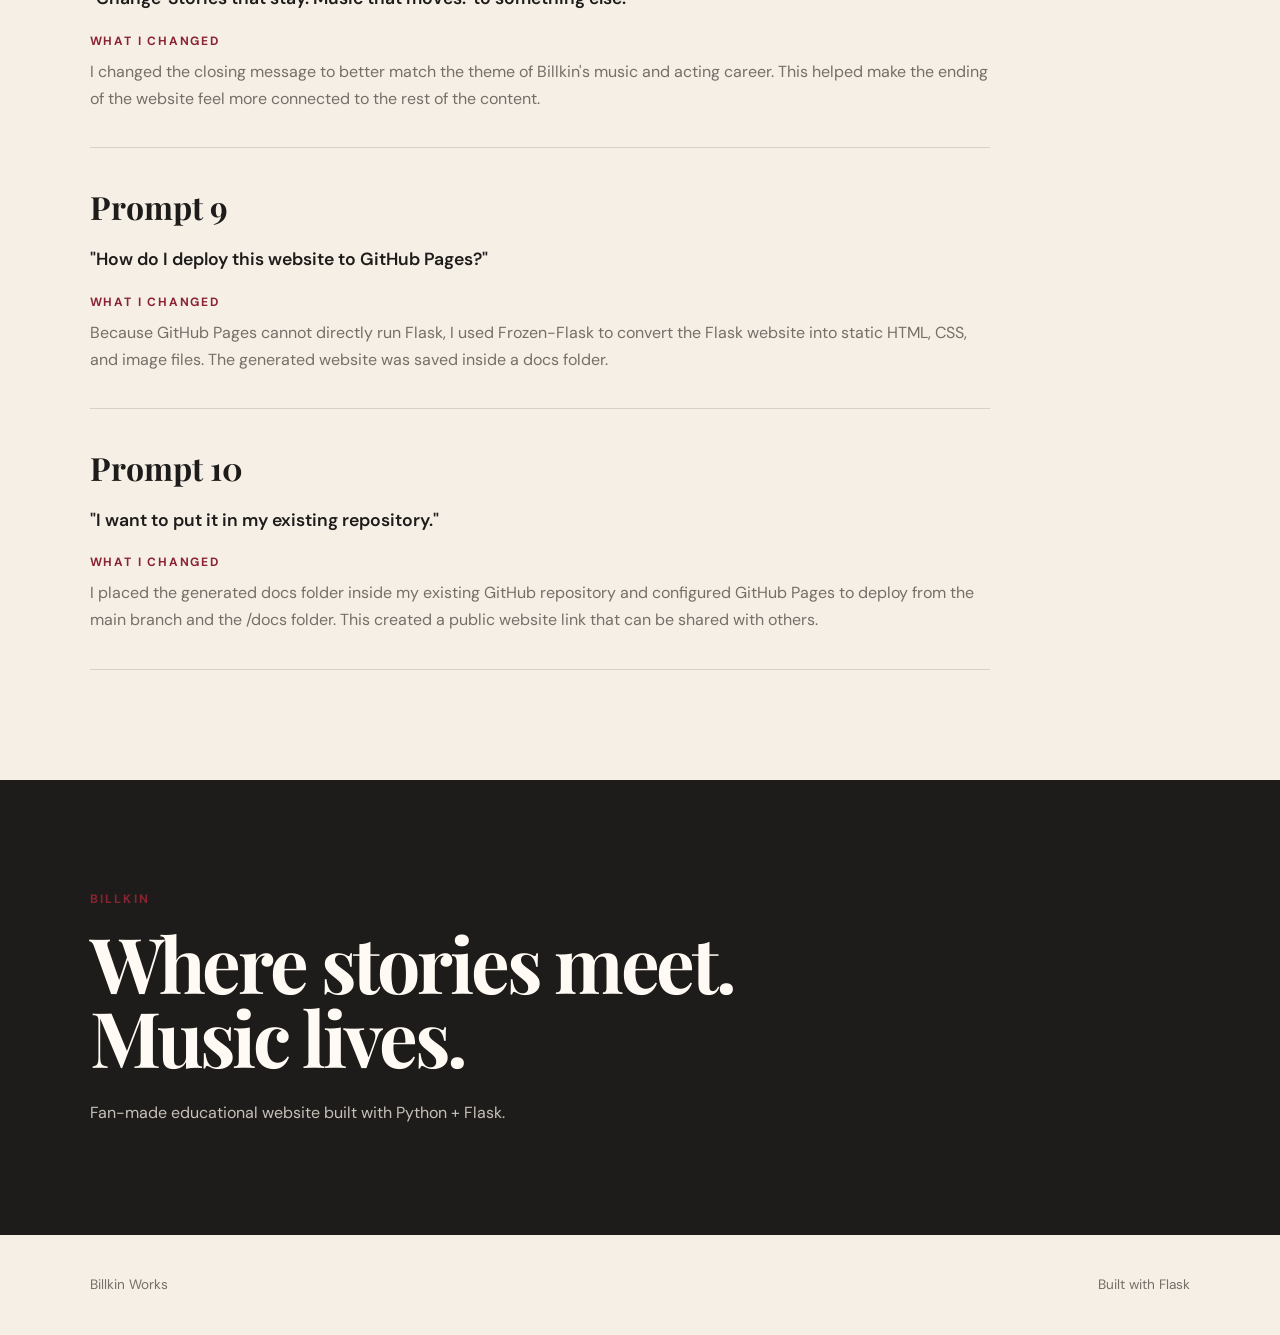
==== commit 826922c1: "Add AI tools information" ====
--- a/docs/index.html
+++ b/docs/index.html
@@ -2921,7 +2921,7 @@
         <div class="section-heading">
             <div>
                 <p class="eyebrow">AI DEVELOPMENT PROCESS</p>
-                <h2>Prompts & Changes</h2>
+                <h2>AI Tools & Prompts</h2>
             </div>
     
             <p class="section-number">05</p>
@@ -2929,6 +2929,20 @@
     
     
         <div class="prompts-content">
+
+            <div class="prompt-item">
+
+                <h3>AI Tools Used</h3>
+            
+                <p class="change-title">ChatGPT</p>
+                <p>
+                    I used ChatGPT to help generate the initial website code,
+                    improve the design and layout, add Billkin's albums, songs,
+                    and acting works, fix coding and layout problems,
+                    and guide me through deploying the website to GitHub Pages.
+                </p>
+            
+            </div>
     
             <div class="prompt-item">
                 <h3>Prompt 1</h3>
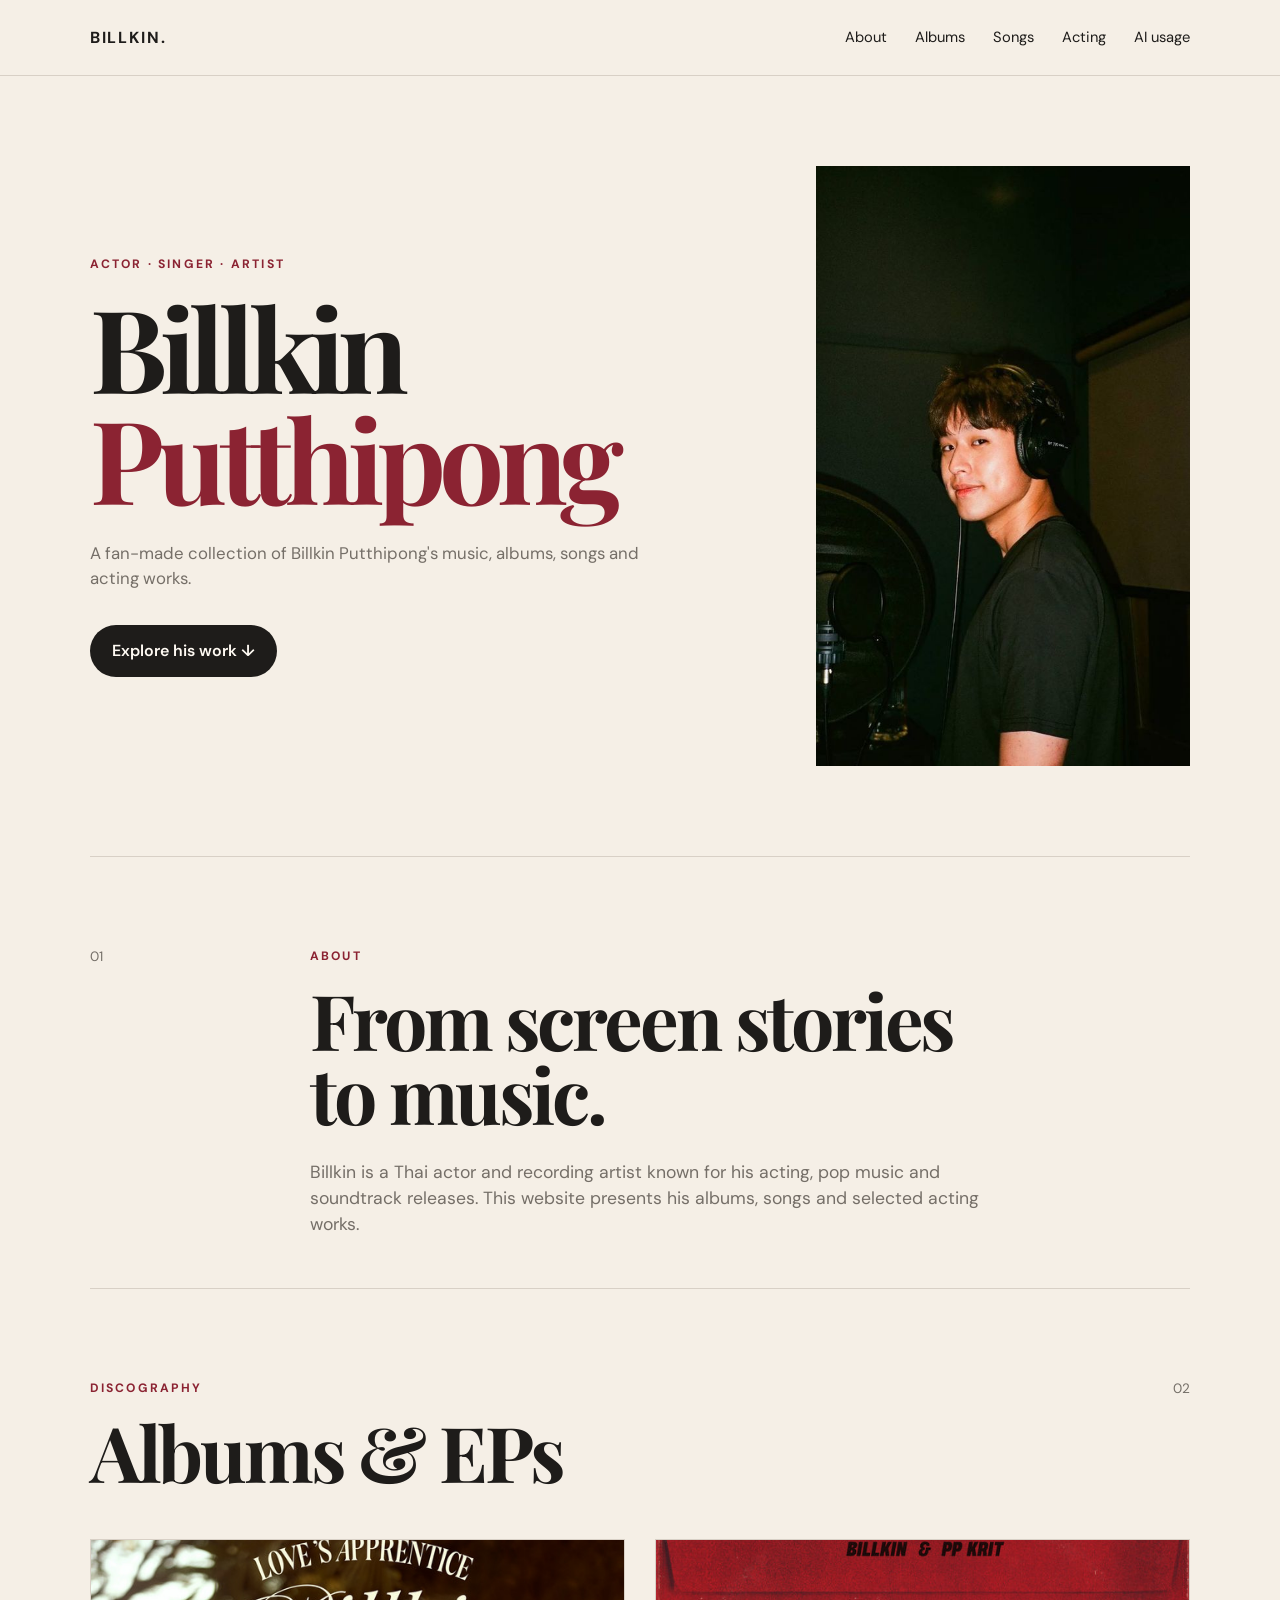
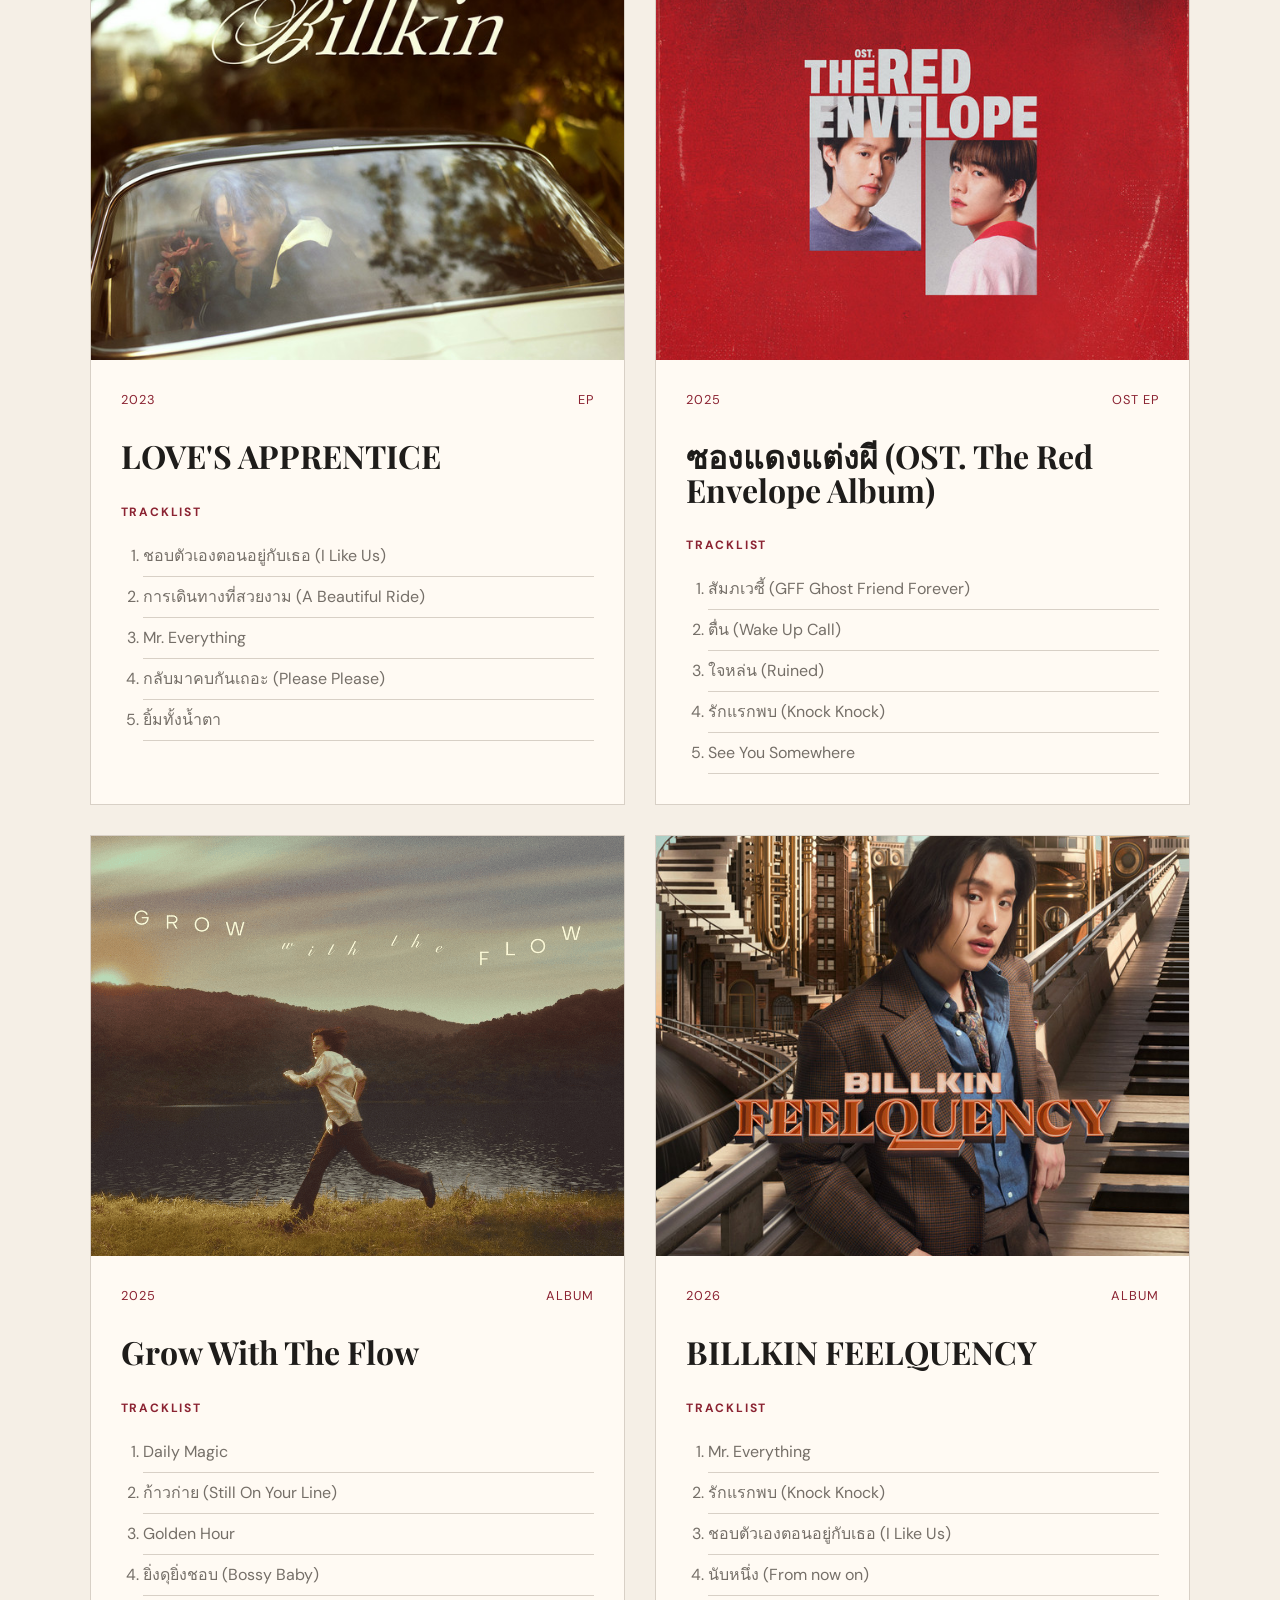
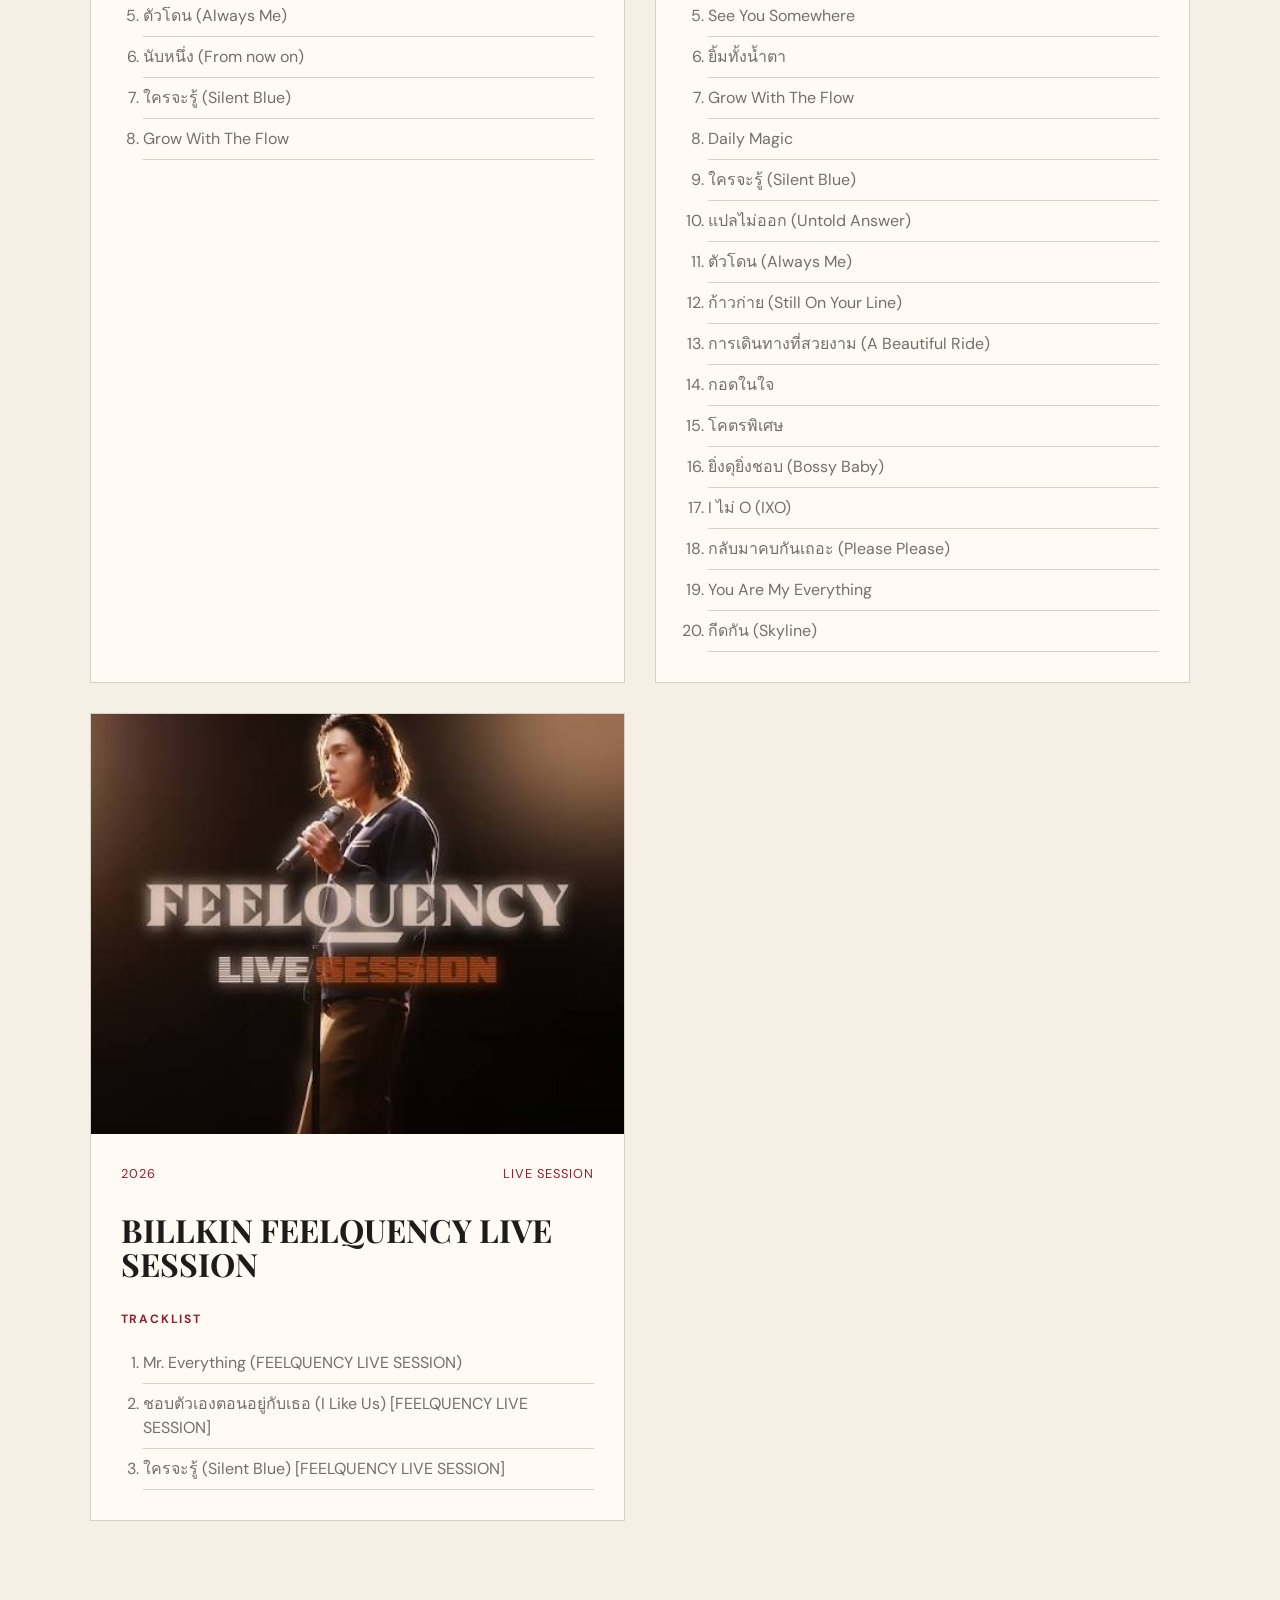
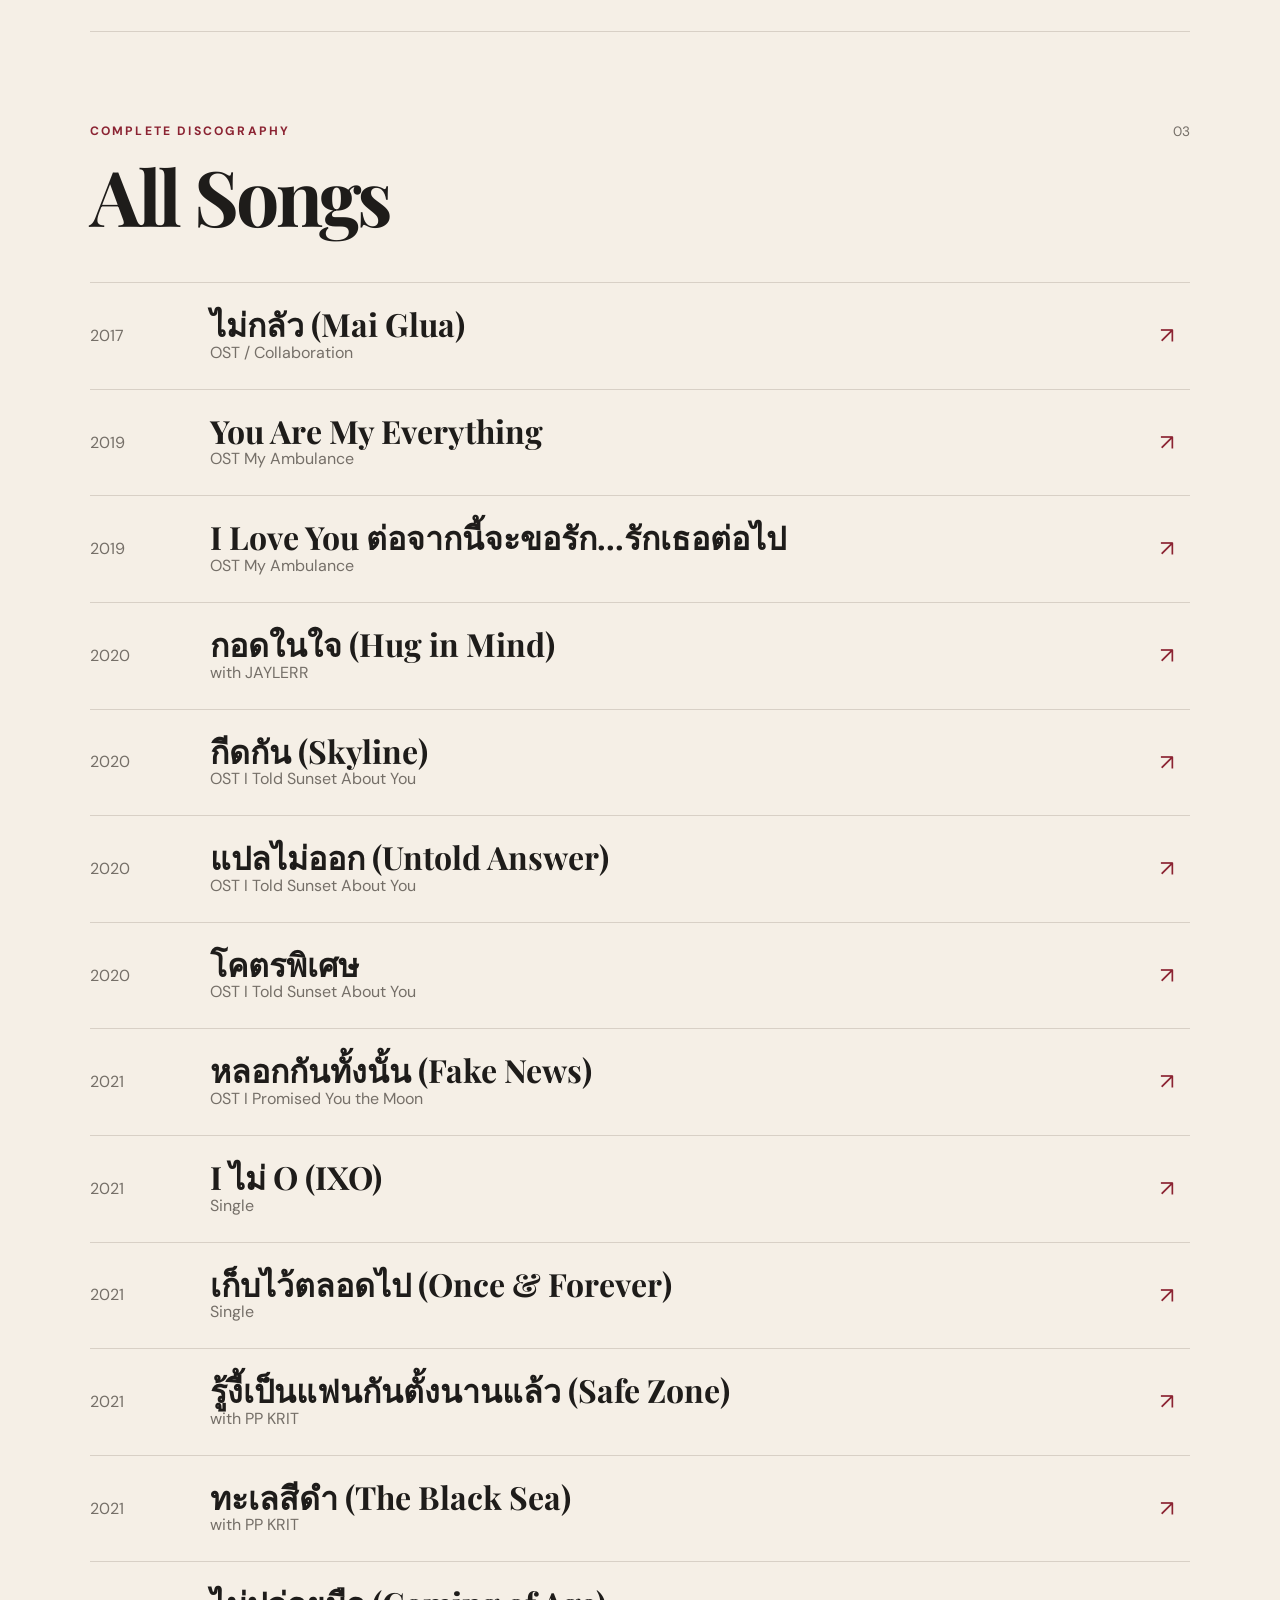
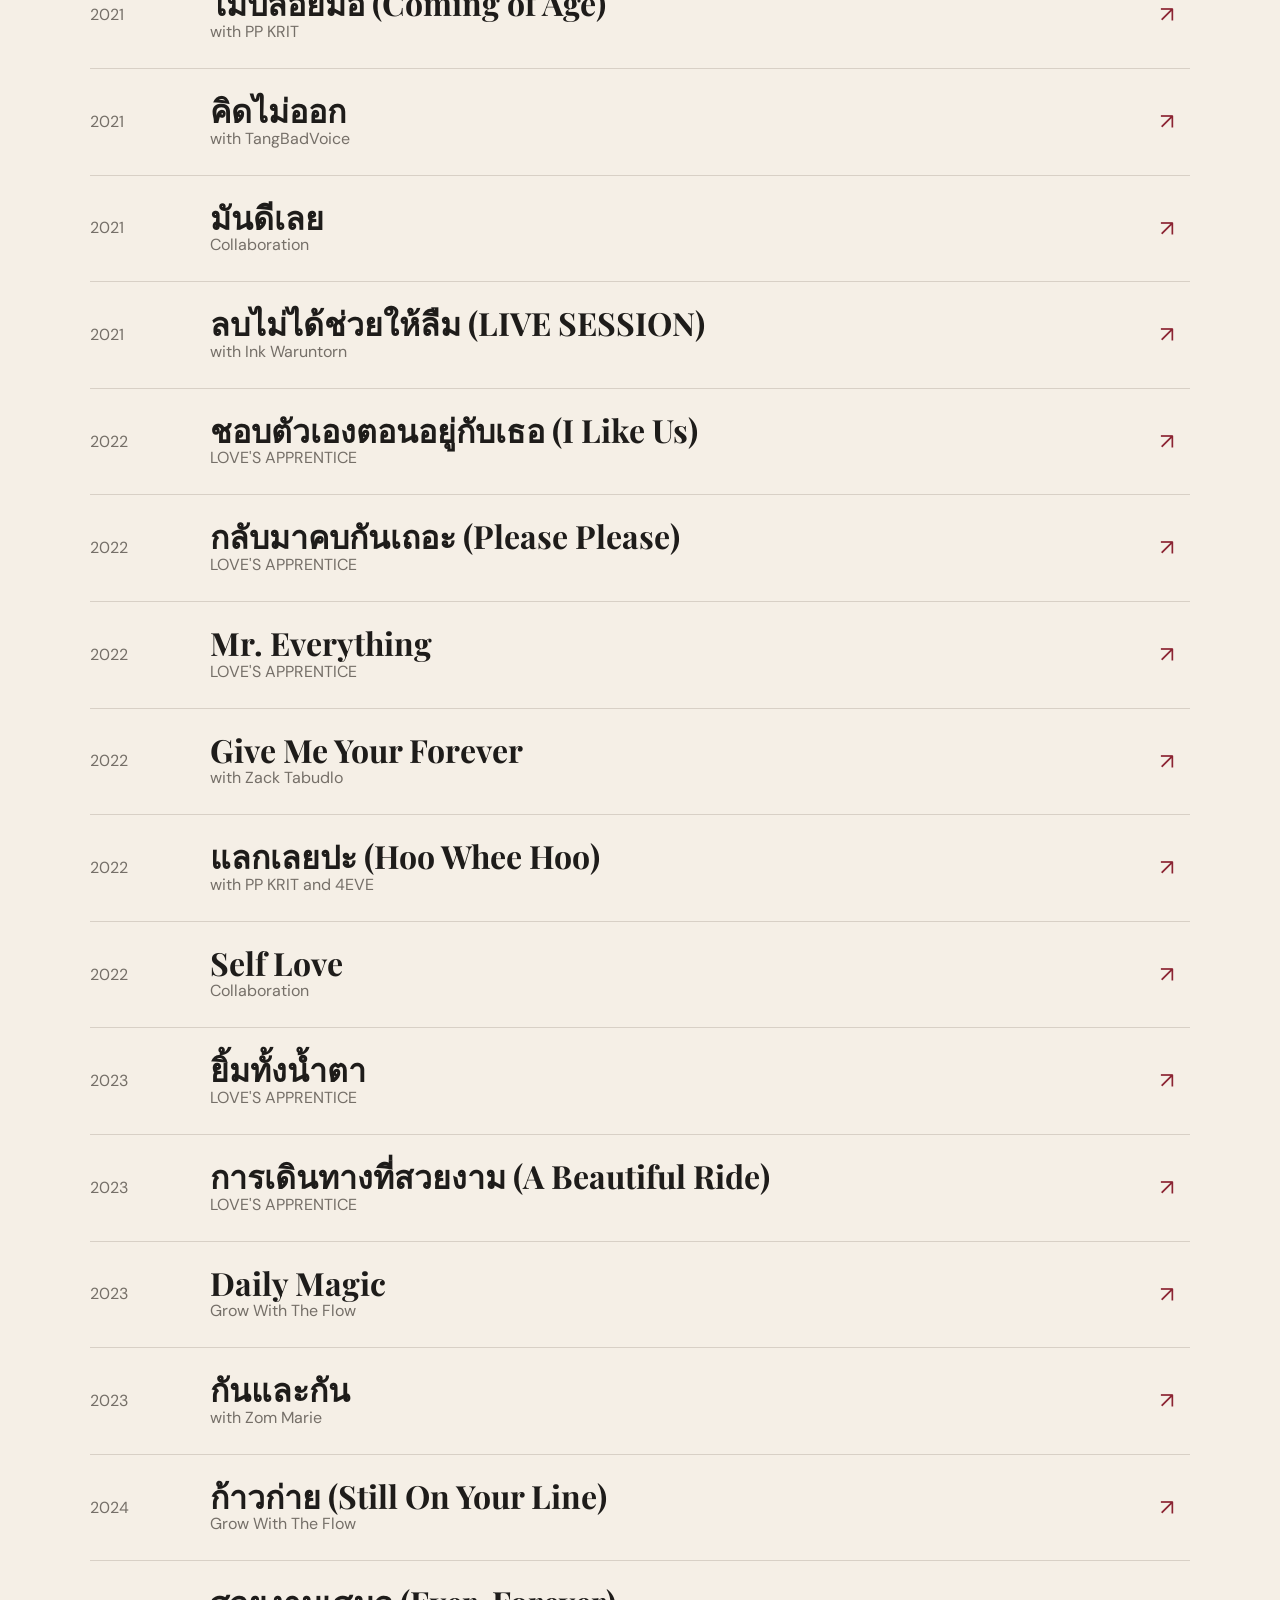
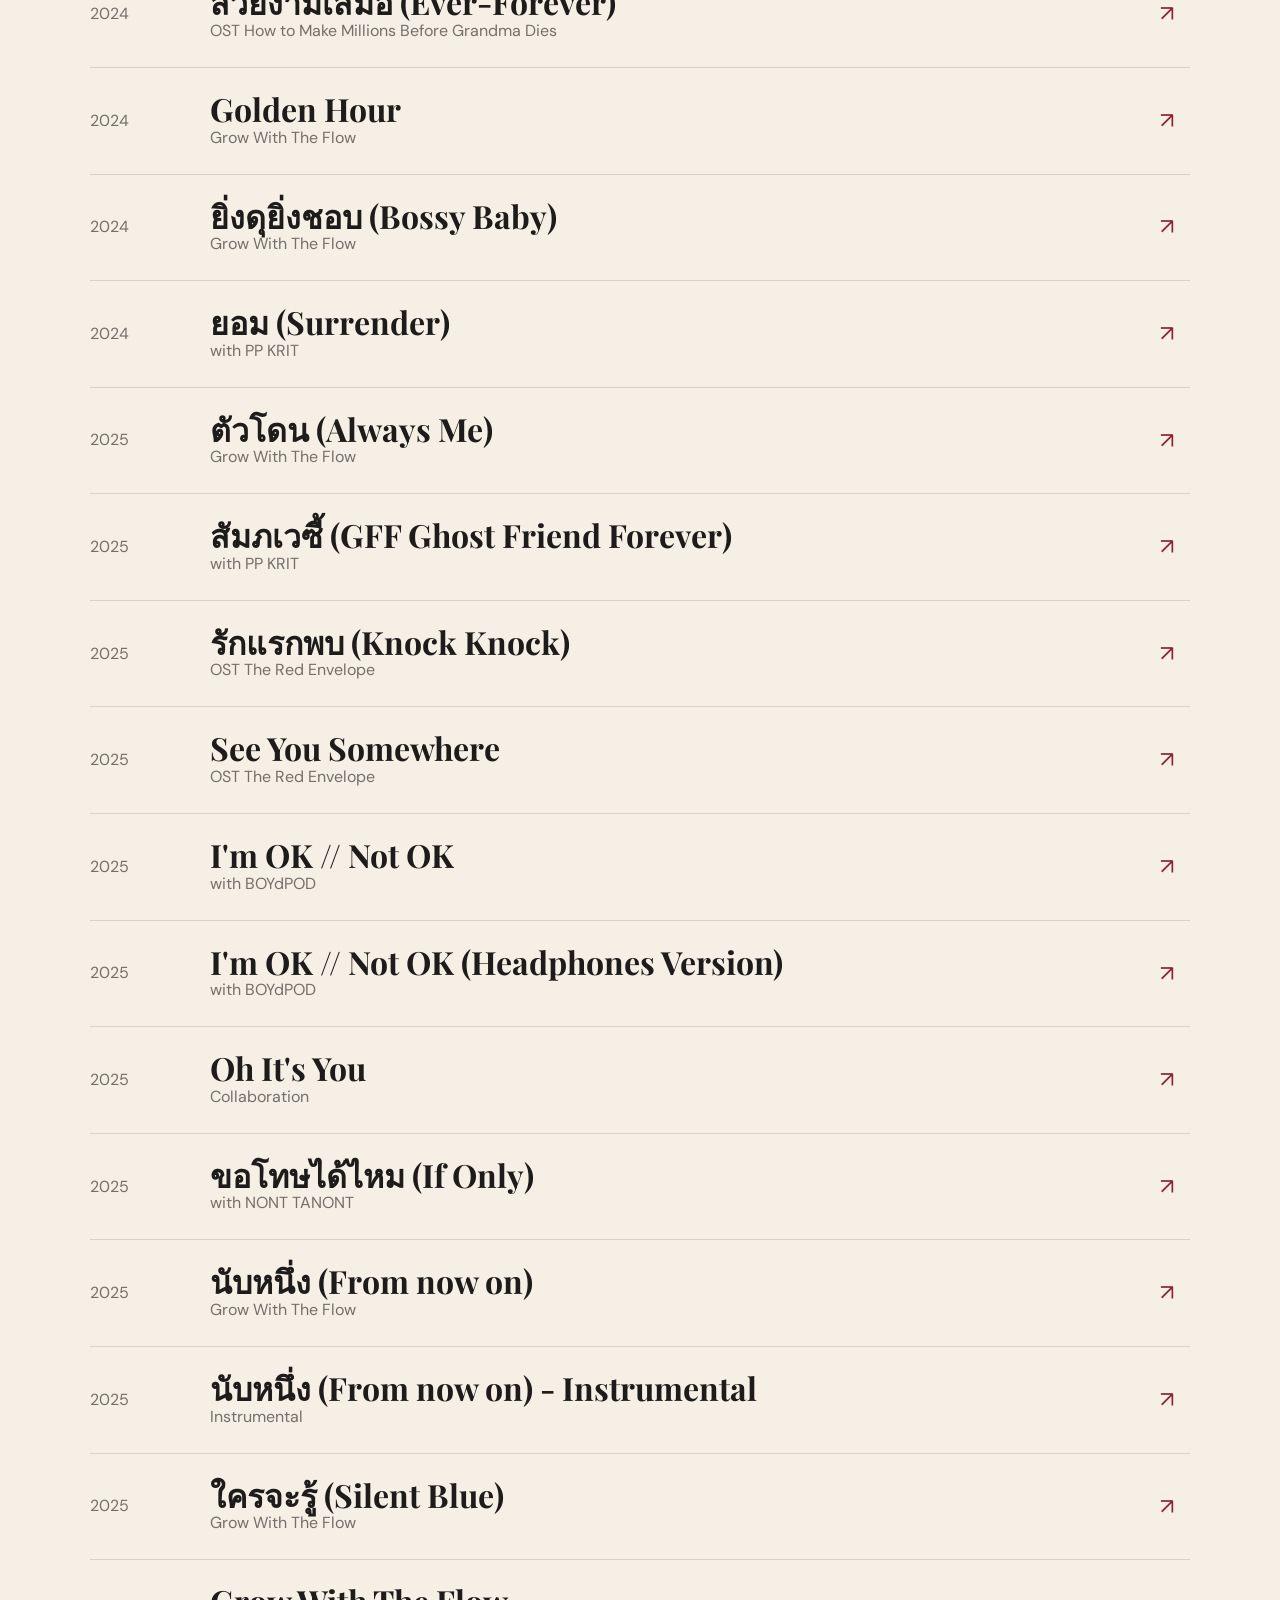
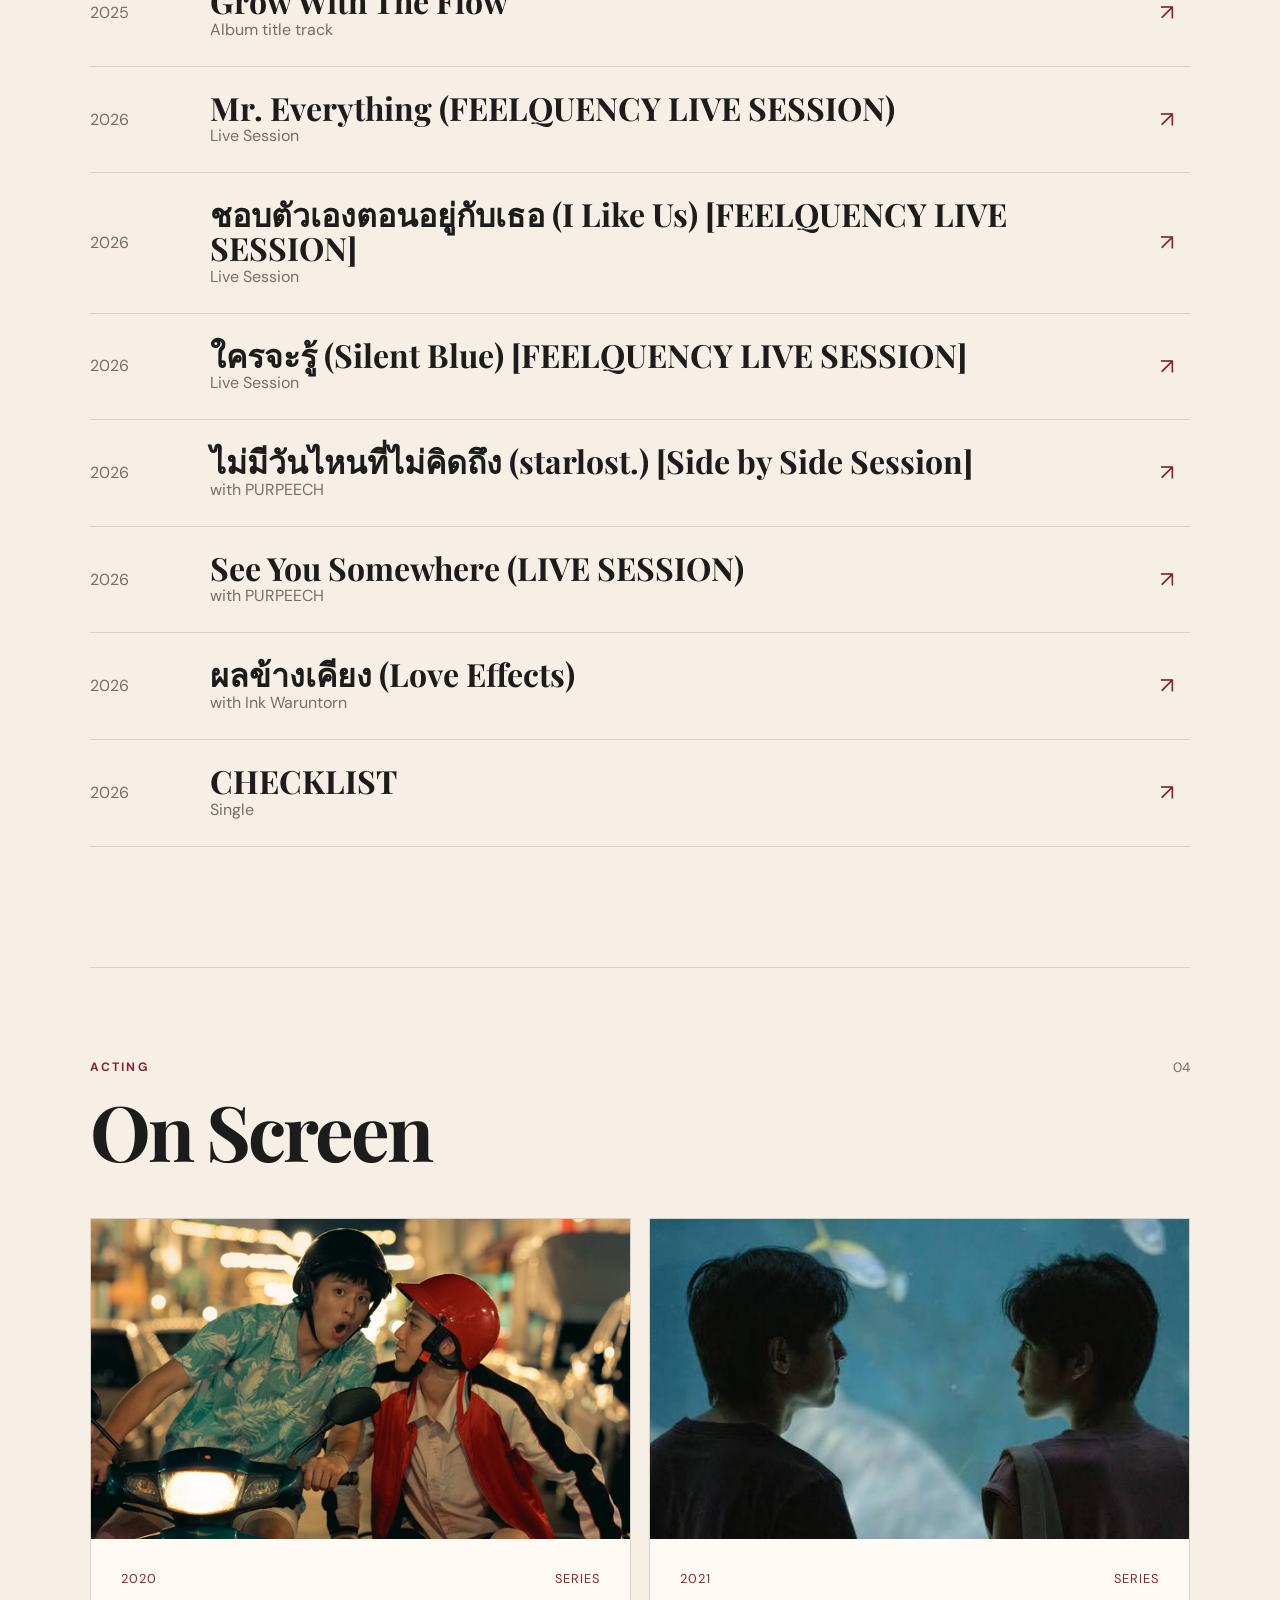
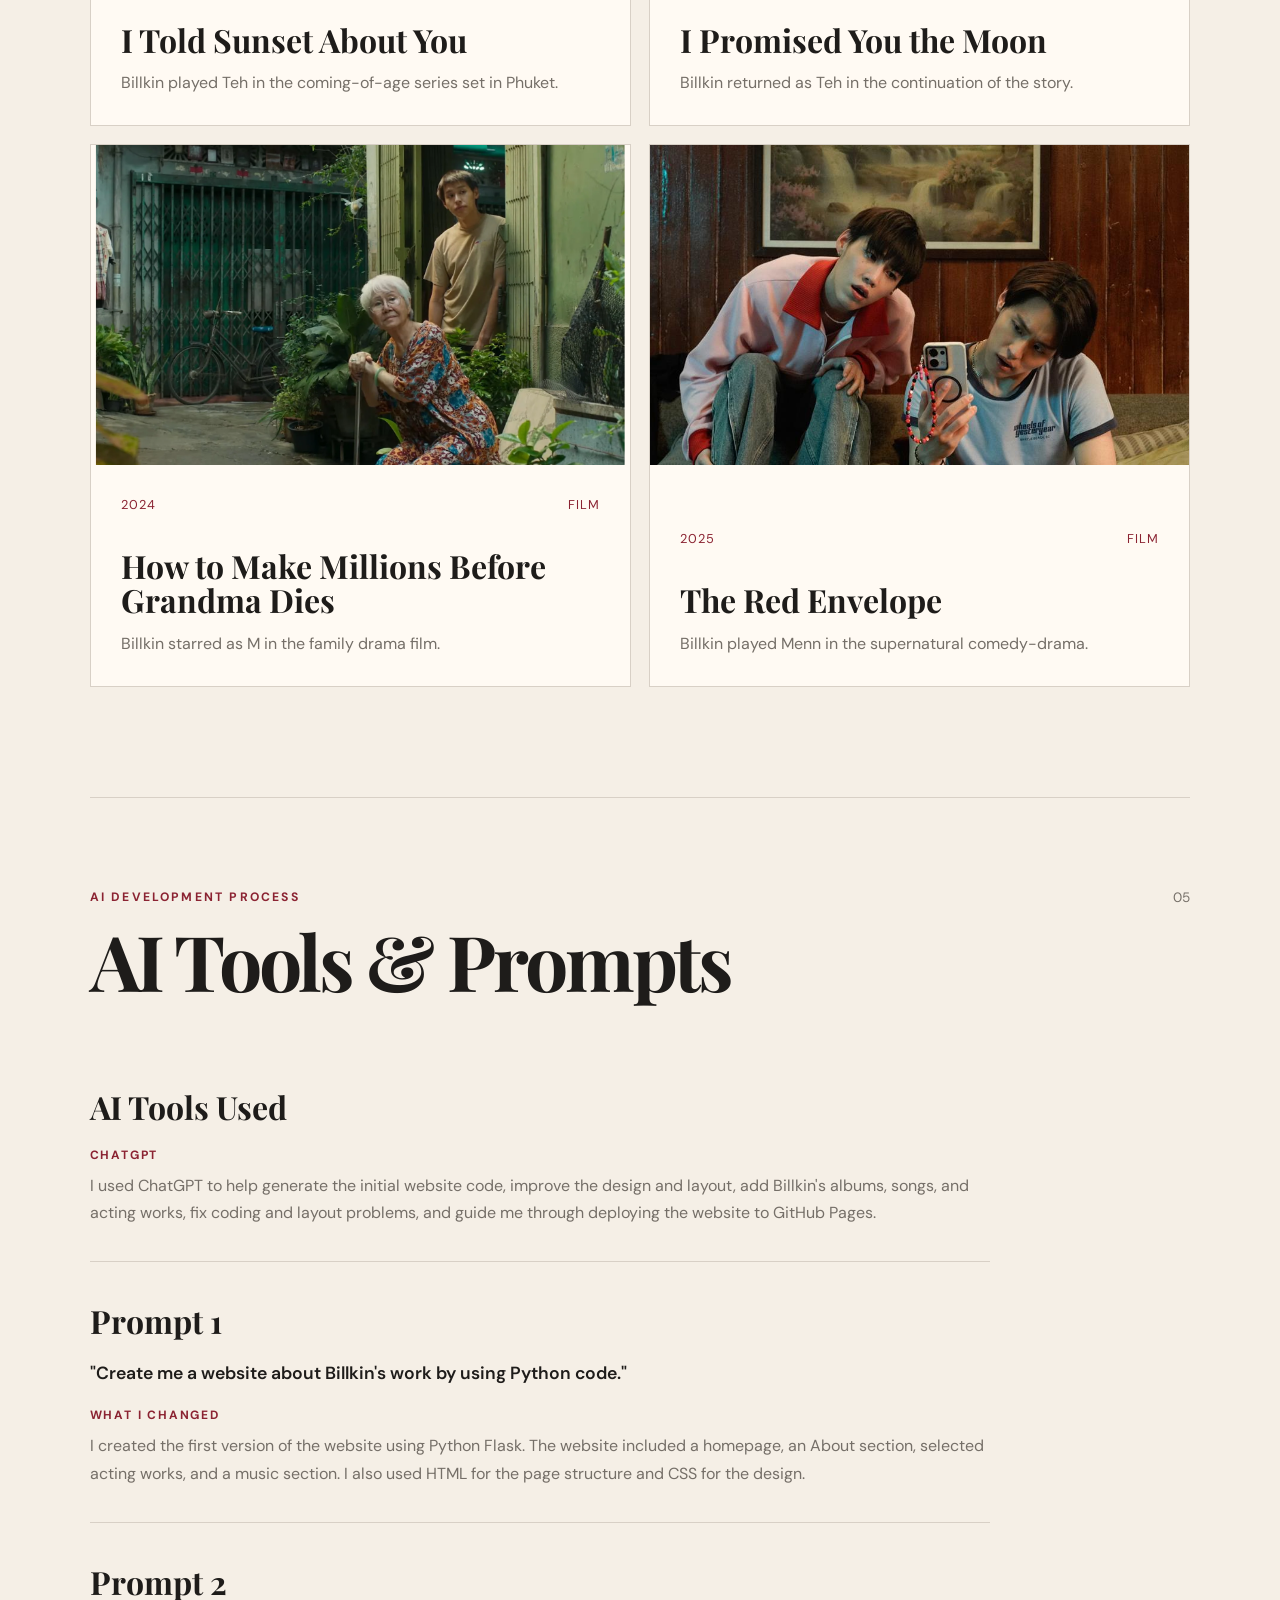
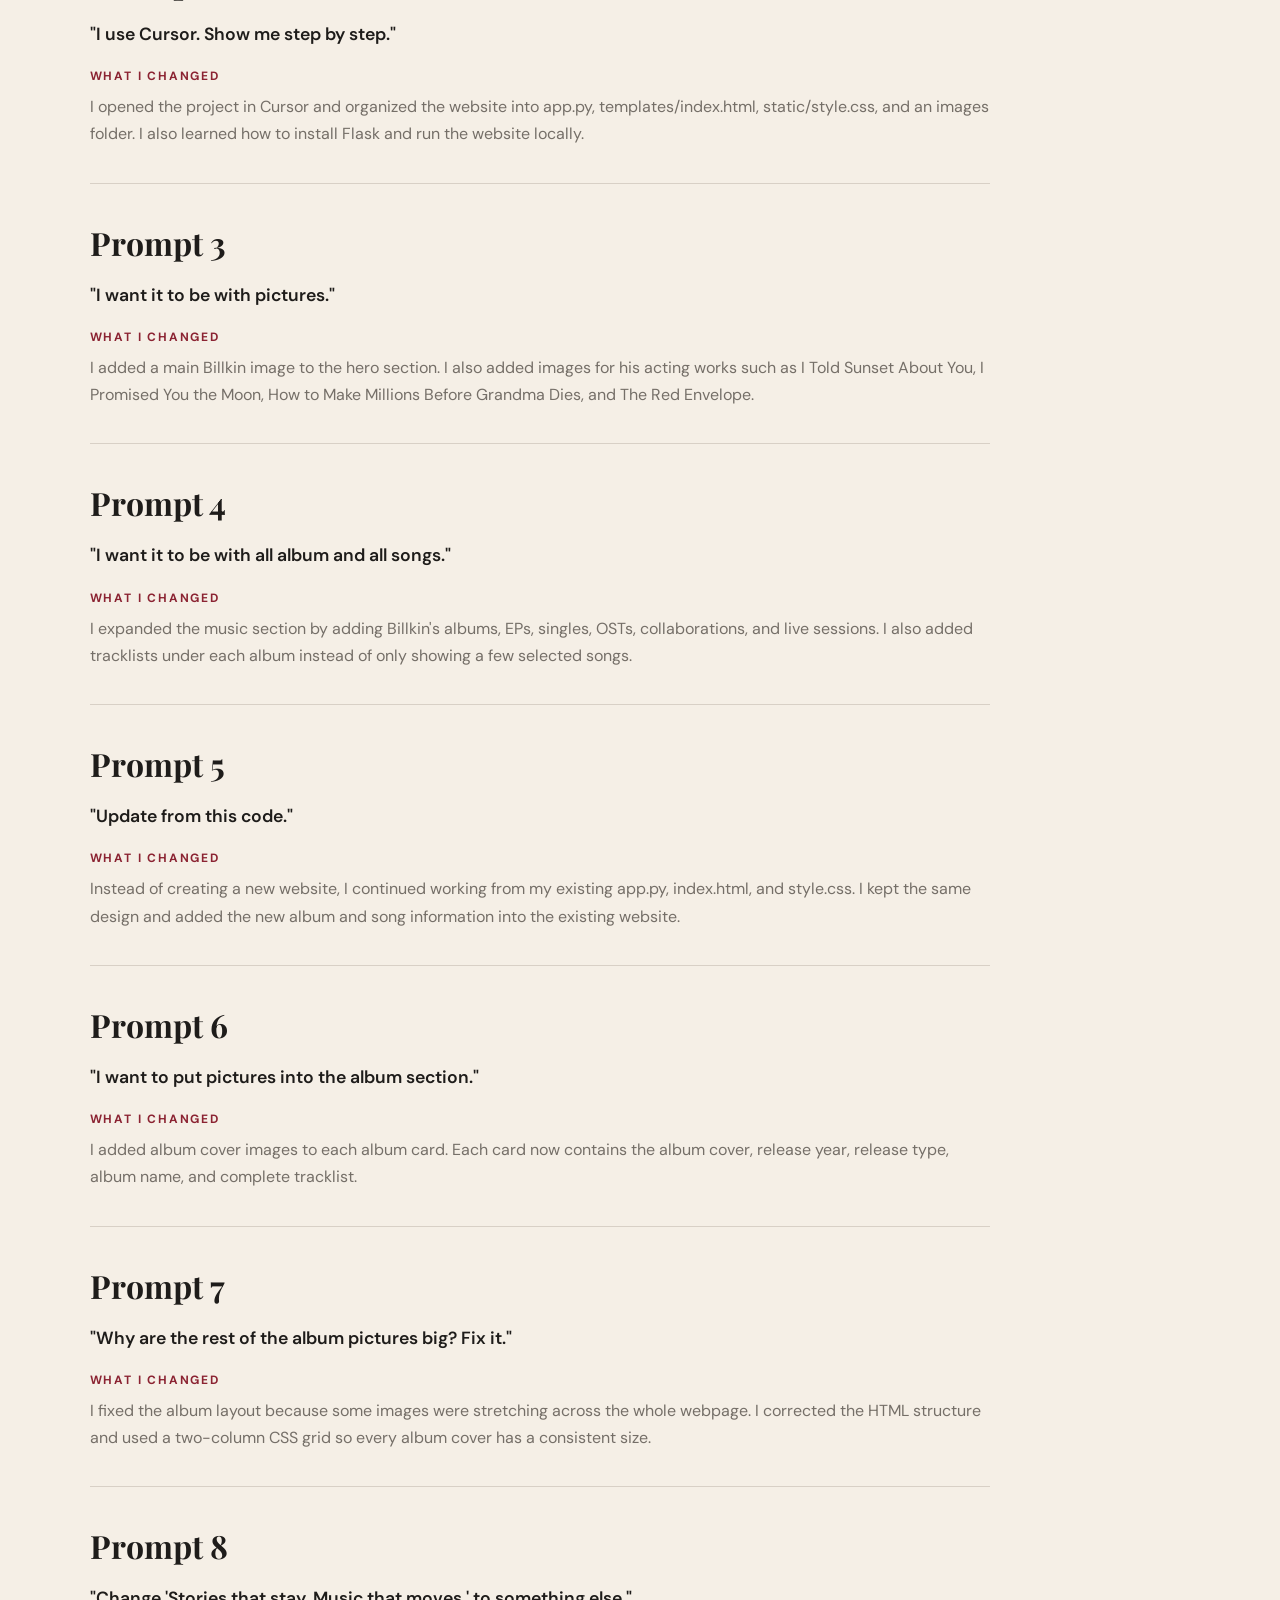
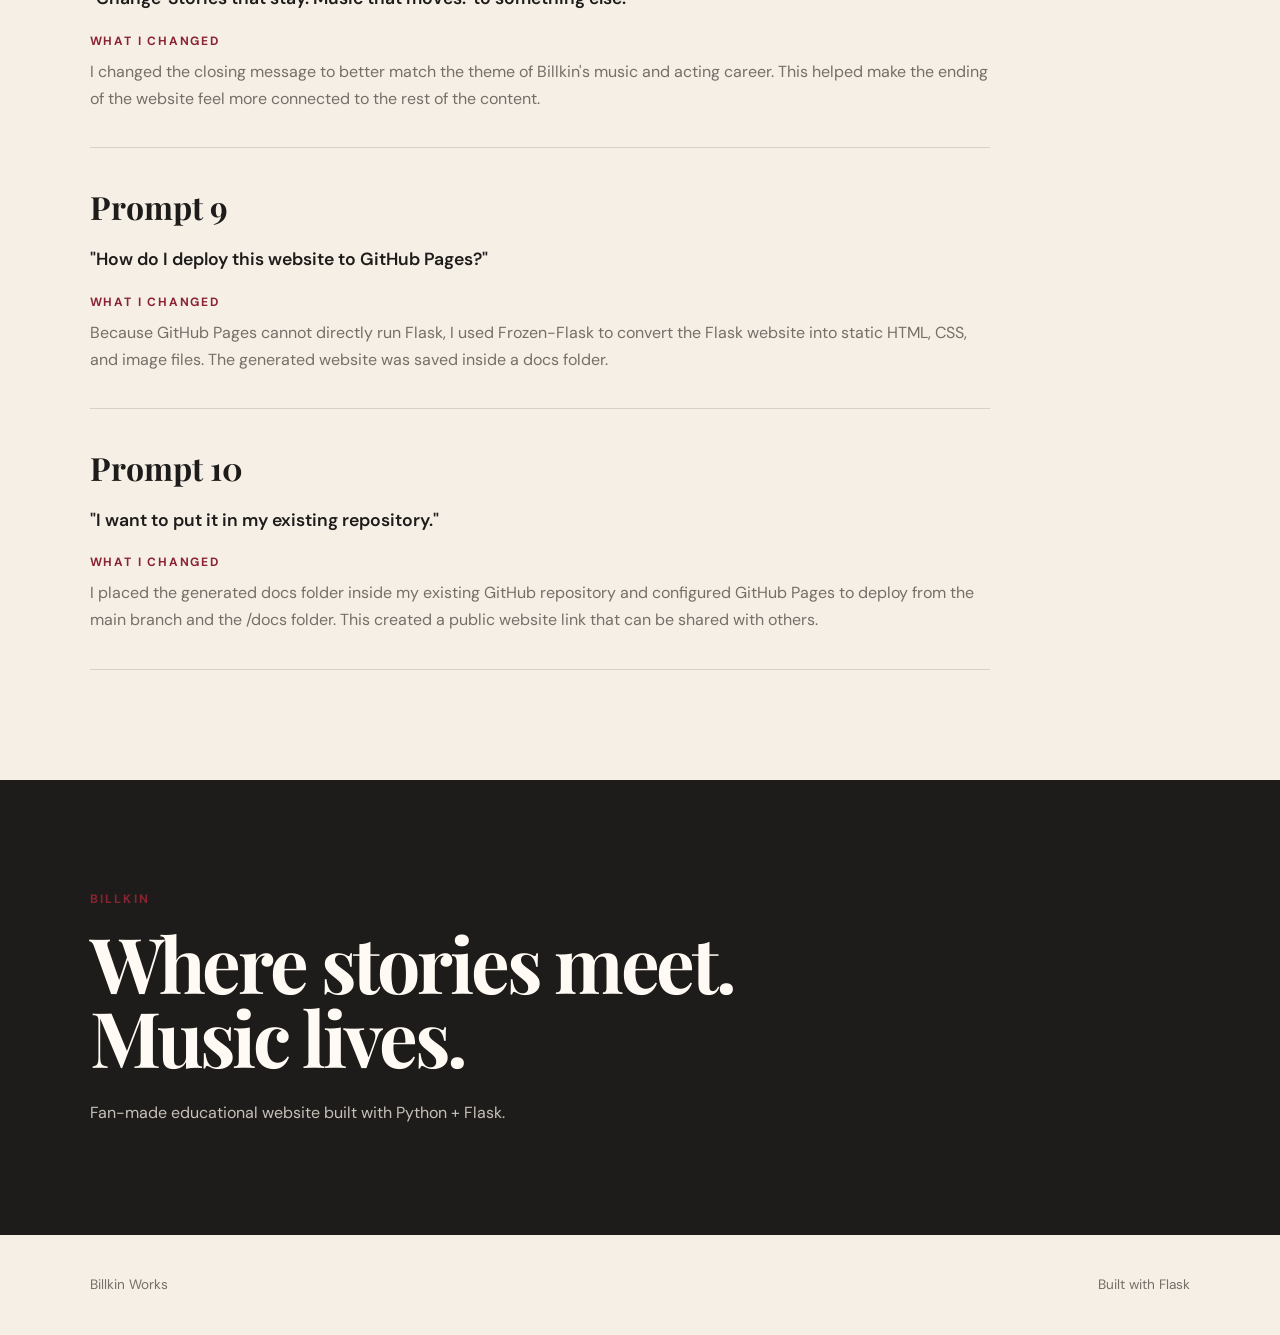
==== commit bafa4854: "Nav ai usage" ====
--- a/docs/index.html
+++ b/docs/index.html
@@ -43,6 +43,8 @@
 
         <a href="#acting">Acting</a>
 
+        <a href="#ai">AI usage</a>
+
     </div>
 
 </nav>
